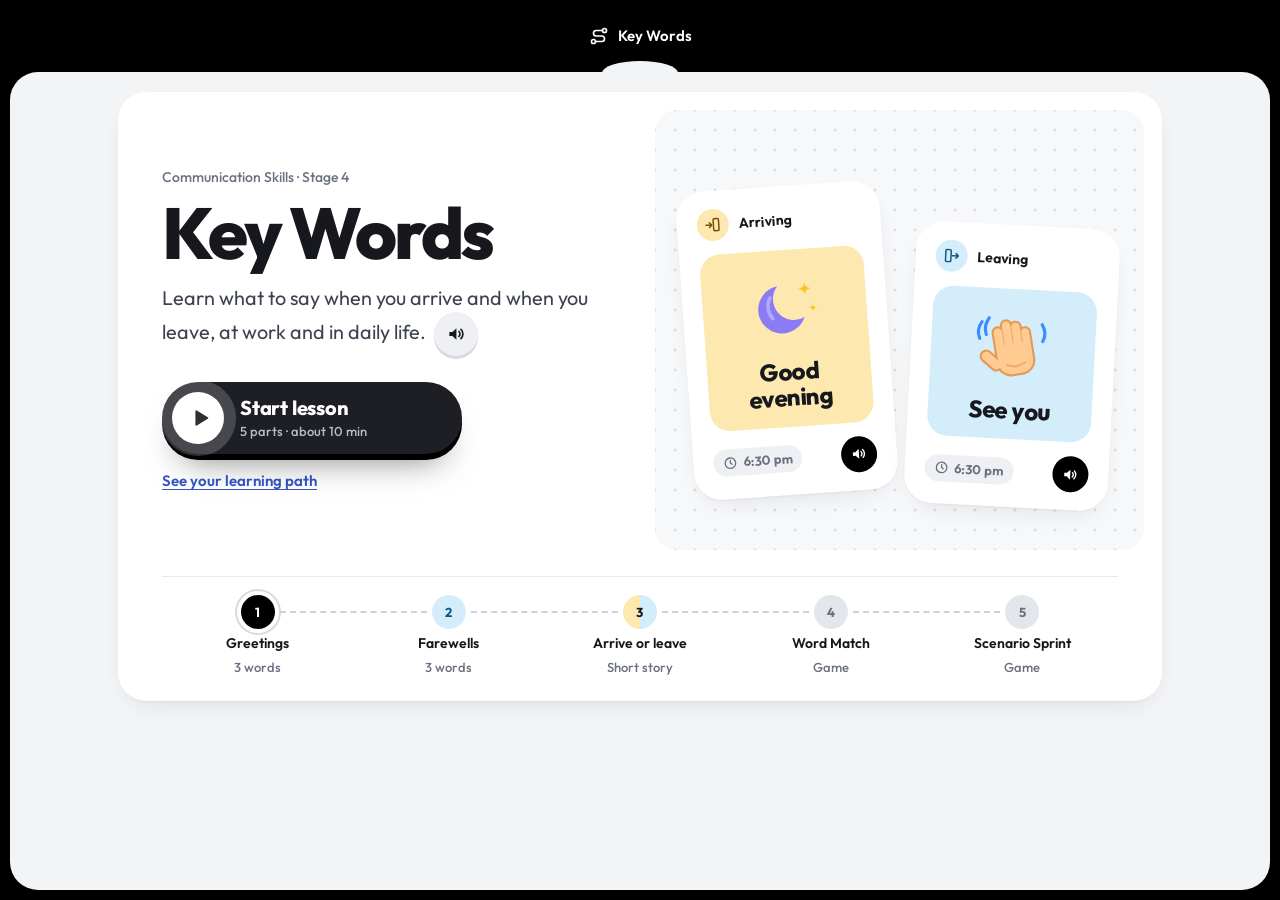
==== index.html @ 5e33c6a7 "adding stage 5 and stage 8 with maping design to processd" ====
<!doctype html>
<html lang="en">
<head>
<meta charset="utf-8">
<meta name="viewport" content="width=device-width, initial-scale=1, viewport-fit=cover">
<meta name="theme-color" content="#000000">
<title>Key Words</title>
<link rel="stylesheet" href="css/base.css">
<link rel="preload" href="fonts/outfit/outfit-latin-wght-normal.woff2" as="font" type="font/woff2" crossorigin>
<!-- Timer digits only (Figma timer); falls back to a monospace font offline -->
<link rel="preconnect" href="https://fonts.googleapis.com">
<link rel="preconnect" href="https://fonts.gstatic.com" crossorigin>
<link href="https://fonts.googleapis.com/css2?family=Chakra+Petch:wght@700&display=swap" rel="stylesheet">
<script src="lib/gsap.min.js"></script>
<script src="js/motion.js" defer></script>
<script src="kit/commkit.js"></script>
<style>
/* Stage 4 · Key Words, built on the Communicate course look (css/base.css, unchanged).
   Only game-specific parts live here, and they use the base.css tokens.
   Colour code for the whole stage: butter = arriving / greetings, sky = leaving / farewells.
   Stage-only tokens are prefixed so they never override the course tokens. */
:root{
  --kw-arrive:var(--butter); --kw-arrive-strong:#E2A53A; --kw-arrive-ink:#7A4B06;
  --kw-leave:var(--sky);     --kw-leave-strong:#3A8FC4;  --kw-leave-ink:#11577E;
  --kw-tip-soft:#f4eaf8;
}
/* ---------- Fonts ----------
   Outfit (SIL Open Font License, fonts/outfit/OFL.txt) is the course's text font: base.css already asks for it,
   and now it is loaded, so every paragraph, label and button uses it.
   Switzer (Fontshare Free Font License, fonts/switzer/FFL.txt) sets the titles and the big words.
   Switzer's licence does not allow sharing the font file through a public repository, so that file is git-ignored;
   when it is missing the browser loads the same font from Fontshare. */
@font-face{font-family:"Outfit";font-style:normal;font-weight:100 900;font-display:swap;src:url("fonts/outfit/outfit-latin-wght-normal.woff2") format("woff2");
  unicode-range:U+0000-00FF,U+0131,U+0152-0153,U+02BB-02BC,U+02C6,U+02DA,U+02DC,U+0304,U+0308,U+0329,U+2000-206F,U+20AC,U+2122,U+2191,U+2193,U+2212,U+2215,U+FEFF,U+FFFD}
@font-face{font-family:"Outfit";font-style:normal;font-weight:100 900;font-display:swap;src:url("fonts/outfit/outfit-latin-ext-wght-normal.woff2") format("woff2");
  unicode-range:U+0100-02BA,U+02BD-02C5,U+02C7-02CC,U+02CE-02D7,U+02DD-02FF,U+0304,U+0308,U+0329,U+1D00-1DBF,U+1E00-1E9F,U+1EF2-1EFF,U+2020,U+20A0-20AB,U+20AD-20C0,U+2113,U+2C60-2C7F,U+A720-A7FF}
@font-face{font-family:"Switzer";font-style:normal;font-weight:100 900;font-display:swap;src:url("fonts/switzer/Switzer-Variable.woff2") format("woff2"),url("https://cdn.fontshare.com/wf/HJHZ26OECMTXRH7JXPFC7EVIHDSLT2RA/LJRNLR7WCPF3PY3SZ7B2LHNUTQMFNCHL/4MCJYGQDIOOXHWSIIB2OYNDBEALJSOGN.woff2") format("woff2")}
:root{--kw-display:"Switzer",var(--font)}
h1,h2,.home-title,.launch-title,.question,.wcard-text,.hw-text,.stat b,.lvl,.mword,.fb-title{font-family:var(--kw-display)}

.sun{--c:var(--kw-arrive);--c-strong:var(--kw-arrive-strong);--c-ink:var(--kw-arrive-ink)}
.sky{--c:var(--kw-leave);--c-strong:var(--kw-leave-strong);--c-ink:var(--kw-leave-ink)}

/* ---------- Shell additions ---------- */
.screen{display:block}
/* ---------- Top bar: Back in the top-left corner, Continue in the top-right corner ----------
   Each screen keeps its own .actionbar (so the game code is unchanged); it is pinned over the black top bar.
   The top bar stays at the top while the page scrolls, so Back and Continue are always in reach.
   The status text (e.g. "Matched 2 of 6") shows beside Continue on wide screens only; the page shows the same progress. */
:root{--kw-top:72px}
.topbar{position:sticky;top:0;z-index:5;height:var(--kw-top);background:var(--frame);padding-left:max(var(--gutter),env(safe-area-inset-left));padding-right:max(var(--gutter),env(safe-area-inset-right))}
.topbar .nav{justify-content:center}
body.kw-scrolled .nav a[aria-current="page"]::after{opacity:0}
body.kw-scrolled .topbar{box-shadow:0 6px 18px -10px rgba(0,0,0,.5)}
.actionbar{top:0;bottom:auto;left:0;right:0;width:auto;height:var(--kw-top);transform:none;z-index:6;background:none;border-radius:0;box-shadow:none;pointer-events:none}
.actionbar-in{height:100%;gap:10px;padding:0 max(var(--gutter),env(safe-area-inset-right)) 0 max(var(--gutter),env(safe-area-inset-left))}
.actionbar .btn{pointer-events:auto;padding:10px 20px}
.actionbar .back-btn,.actionbar [data-action="replay"]{order:-1;margin-right:auto}
.back-btn{padding-left:14px !important}
.back-btn svg{width:20px;height:20px}
.actionbar .grow{display:none;flex:0 1 auto;max-width:20vw;text-align:right;white-space:nowrap;overflow:hidden;text-overflow:ellipsis}
@media (min-width:75em){.actionbar .grow{display:block}}
/* phones: the tab would sit under the buttons, and the page title already names the part */
@media (max-width:37.49em){
  body:not([data-view="welcome"]):not([data-view="intro"]) .topbar .nav{visibility:hidden}
  .actionbar .btn{padding:10px 16px}
}
@media (max-width:25em){
  .back-btn{width:44px;padding:0 !important}
  .back-btn .back-lb{display:none}
}
/* short screens (phones on their side): a slimmer top bar */
@media (max-height:33.75em) and (orientation:landscape){
  :root{--kw-top:58px}
  .nav a[aria-current="page"]::after{bottom:-8px}
  .panel{min-height:calc(100vh - var(--kw-top))}
}
/* no bottom bar any more, and keep clear of rounded corners and notches */
main{padding-bottom:calc(48px + env(safe-area-inset-bottom));padding-left:max(var(--gutter),env(safe-area-inset-left));padding-right:max(var(--gutter),env(safe-area-inset-right))}
.pagehead{padding-left:max(var(--gutter),env(safe-area-inset-left));padding-right:max(var(--gutter),env(safe-area-inset-right))}
.pagehead{flex-wrap:nowrap;align-items:flex-start}
.pagehead > div:first-child{min-width:0}
.title-tools{flex:none}
.steps{flex-wrap:nowrap}
/* phones and small tablets: only the current step is named (the full row needs about 760px),
   the dashes flex, and the row never pushes the page wider */
@media (max-width:47.99em){
  .steps .lb{display:none}
  .steps li.on .lb{display:inline}
  .steps{gap:6px}
  .steps li{gap:6px;flex:1 1 auto;min-width:0}
  .steps li:first-child{flex:0 0 auto}
  .steps li + li::before{width:auto;min-width:6px;flex:1 1 6px}
  .steps li.on .lb{min-width:0;line-height:1.15}
}
/* narrow phones: the page title already names the part, so the steps show numbers only */
@media (max-width:23.75em){.steps li.on .lb{display:none}}
.actionbar .grow b{color:#fff}
.kind{display:inline-flex;align-items:center;gap:6px;padding:4px 12px 4px 9px;border-radius:99px;background:var(--c);color:var(--c-ink);font-size:.8125rem;font-weight:700;line-height:1.4}
.kind svg{width:17px;height:17px;flex:none}
.chip-soft{display:inline-flex;align-items:center;gap:6px;padding:4px 12px;border-radius:99px;background:var(--soft);color:var(--muted);font-size:.8125rem;font-weight:600;white-space:nowrap}
.chip-soft svg{flex:none}
.instr{display:flex;flex-wrap:wrap;align-items:center;gap:8px 14px}
.instr p{margin:0}
.question{margin:4px 0 0;font-size:1.1875rem;line-height:1.5}
.tipbox{display:flex;gap:12px;align-items:center;padding:12px 14px;border-radius:var(--r-md);background:var(--kw-tip-soft);color:var(--text)}
.tipbox p{margin:0}
.tip-icon{display:grid;place-items:center;width:32px;height:32px;border-radius:50%;background:#fff;color:var(--tip);flex:none}
.btn{display:inline-flex;align-items:center;justify-content:center;gap:8px;min-height:44px}
.btn svg{flex:none}

/* ---------- Key Words start screen (first visit, until Stage 4 is done) ----------
   One card: the pinboard (Figma sticky notes), the course title, one big Start button, and the 5 parts.
   The page head is hidden here because the card carries the title. */
body[data-view="intro"] .pagehead{display:none}
.home{display:grid;gap:22px;padding:12px 12px 20px}
.home-board{position:relative;display:flex;align-items:center;justify-content:center;gap:clamp(14px,5%,34px);min-height:236px;padding:54px 14px 34px;border-radius:var(--r-lg);
  background-color:var(--soft-2);background-image:radial-gradient(circle,#d7dbe3 1.3px,transparent 1.7px);background-size:20px 20px;background-position:10px 10px}
.pinned{width:min(47%,250px)}
.pinned.left{transform:rotate(-4deg)}
.pinned.right{transform:translateY(26px) rotate(3deg)}
.hword{width:100%;border:0;font:inherit;text-align:left;cursor:pointer;box-shadow:var(--shadow),0 18px 34px -20px rgba(16,24,40,.35)}
.hword .dc-body{display:grid;justify-items:center;gap:8px;padding:16px 10px}
.hword .ico{width:clamp(48px,8vw,84px);height:clamp(48px,8vw,84px);overflow:visible}
.hw-text{font-size:clamp(1.0625rem,.8rem + 1vw,1.5rem);font-weight:750;line-height:1.1;letter-spacing:-.02em;text-align:center}
.hword .dc-foot{justify-content:space-between;flex-wrap:nowrap}
.hword .dpill{padding:5px 10px}
.pinned,.hword{min-width:0}
/* phones: the board cards drop the small speaker (tapping the card plays the word) and tighten up */
@media (max-width:37.49em){
  .hword{gap:10px;padding:10px}
  .hword .dc-head{gap:6px;font-size:.8125rem}
  .hword .dc-ico{width:26px;height:26px}
  .hword .dc-body{padding:12px 6px}
  .hword .dround{display:none}
  .hword .dpill{padding:4px 9px;font-size:.75rem}
}
/* narrow phones: the two cards stack, still tilted */
@media (max-width:22.5em){
  .home-board{flex-direction:column;gap:20px;padding-bottom:30px}
  .pinned{width:80%}
  .pinned.left{transform:translateX(-7%) rotate(-4deg)}
  .pinned.right{transform:translateX(7%) rotate(3deg)}
}
.home-intro{padding:0 8px}
.home-crumb{margin:0 0 8px;font-size:.875rem;font-weight:500;color:var(--muted)}
.home-title{margin:0;font-size:clamp(2.75rem,1.9rem + 3.4vw,4.5rem);font-weight:800;line-height:1;letter-spacing:-.045em;color:var(--text)}
.home-lede{margin:14px 0 0;max-width:34ch;font-size:clamp(1.0625rem,1rem + .3vw,1.25rem);line-height:1.5;color:#3d4250}
.home-lede .read-btn{vertical-align:middle;margin-left:4px}
.home-cta{display:flex;flex-wrap:wrap;align-items:center;gap:10px 12px;margin-top:26px}
/* the start button: black pill (course action colour) with a white play disc; on Continue the disc carries a progress ring */
.start-btn{position:relative;display:inline-flex;align-items:center;gap:16px;min-width:min(300px,100%);min-height:72px;padding:10px 34px 10px 10px;border:0;border-radius:99px;background:var(--frame);color:#fff;text-align:left;cursor:pointer;
  box-shadow:0 16px 32px -16px rgba(0,0,0,.6);transition:transform .2s ease,box-shadow .2s ease}
.start-btn:hover{transform:translateY(-2px);box-shadow:0 20px 36px -16px rgba(0,0,0,.65)}
.start-btn:active{transform:translateY(0) scale(.985)}
.start-btn:focus-visible{outline:3px solid var(--accent);outline-offset:4px}
.start-go{position:relative;flex:none;width:52px;height:52px;border-radius:50%;background:#fff;color:var(--frame);display:grid;place-items:center}
.start-go .play{width:22px;height:22px;margin-left:3px;transition:transform .2s ease}
.start-btn:hover .start-go .play{transform:translateX(2px)}
.start-pulse{position:absolute;inset:0;border-radius:50%;background:#fff;opacity:0;pointer-events:none}
.go-ring{position:absolute;left:-6px;top:-6px;width:64px;height:64px;transform:rotate(-90deg);overflow:visible}
.go-ring circle{fill:none;stroke-width:3.5}
.go-ring .bg{stroke:#34363d}
.go-ring .fg{stroke:var(--mint);stroke-linecap:round;transition:stroke-dasharray .6s ease}
.start-text b{display:block;font-size:1.25rem;font-weight:750;line-height:1.2;letter-spacing:-.01em}
.start-text small{display:block;margin-top:3px;font-size:.8125rem;font-weight:500;line-height:1.3;color:#b9bcc5}
/* the five parts, in order: done = mint check, next = black */
.home-track{list-style:none;margin:0;padding:18px 0 0;border-top:1px solid var(--line);display:grid;grid-template-columns:repeat(5,minmax(0,1fr))}
.home-track li{position:relative;display:grid;justify-items:center;align-content:start;gap:6px;padding:0 2px;text-align:center;font-size:.75rem;line-height:1.25;font-weight:600;color:var(--text)}
.home-track li+li::before{content:"";position:absolute;top:16px;left:calc(-50% + 22px);right:calc(50% + 22px);border-top:2px dashed #cdd2da}
.home-track li.past::before,.home-track li.on::before{border-top:2px solid var(--path)}
.ht-n{width:34px;height:34px;border-radius:50%;display:grid;place-items:center;background:#e3e6eb;color:var(--muted);font-size:.8125rem;font-weight:700}
.ht-n.sun{background:var(--kw-arrive);color:var(--kw-arrive-ink)}
.ht-n.sky{background:var(--kw-leave);color:var(--kw-leave-ink)}
.ht-n.both{background:linear-gradient(90deg,var(--kw-arrive) 50%,var(--kw-leave) 50%);color:var(--text)}
.ht-n svg{width:16px;height:16px}
.home-track li.past .ht-n{background:var(--mint);color:var(--mint-ink)}
.home-track li.on .ht-n{background:var(--frame);color:#fff;box-shadow:0 0 0 4px var(--card),0 0 0 6px #d7dbe3}
.ht-sub{display:none;font-weight:500;color:var(--muted)}
.home-track li.past .ht-sub{color:var(--mint-ink)}
@media (min-width:37.5em){
  .home{padding:16px 16px 24px}
  .home-board{min-height:300px}
  .home-track li{font-size:.875rem}
  .ht-sub{display:block;font-size:.8125rem}
}
@media (max-width:37.49em){
  .start-btn{width:100%}
  .home-cta .btn{flex:1}
}
@media (min-width:40em) and (max-height:33.75em){
  .home{grid-template-columns:minmax(0,1fr) minmax(0,1fr);grid-template-areas:"intro board" "track track";gap:18px 24px;padding:12px 12px 18px 26px}
  .home-board{grid-area:board;min-height:0;padding:46px 12px 30px}
  .home-intro{grid-area:intro;align-self:center;padding:0}
  .home-title{font-size:2.5rem}
  .home-lede{font-size:1rem;margin-top:10px}
  .home-cta{margin-top:18px}
  .home-track{grid-area:track}
}
@media (min-width:56.25em){
  .home{grid-template-columns:minmax(0,1fr) minmax(0,1.08fr);grid-template-areas:"intro board" "track track";gap:26px 40px;padding:18px 18px 26px 44px}
  .home-board{grid-area:board;min-height:440px;padding:70px 28px 50px}
  .home-intro{grid-area:intro;align-self:center;padding:0}
  .home-track{grid-area:track;margin-right:26px}
}

.intro-more{margin:14px 0 0}
.intro-more .link-btn{padding:0;font-size:.9375rem}

/* ---------- Home: the learning path ----------
   The segment's stages as stops on a winding path, like Duolingo. Green = done, black = next (with a Start bubble),
   grey with a lock = not open yet, dashed = coming soon, and a trophy at the end. Tap a stop for its card and Start. */
body[data-view="welcome"] .pagehead{display:none}
/* layout: one column on phones (banner, Up next, path, words, numbers); path + side column on wide screens */
.home-map{display:flex;flex-direction:column;gap:16px;width:100%;max-width:640px;margin:0 auto}
.map-main,.map-side{display:contents}
.unit{order:1}.upnext{order:2}.path{order:3}.words-known{order:4}.map-stats{order:5}
@media (min-width:56.25em){
  .home-map{display:grid;grid-template-columns:minmax(0,1fr) 340px;gap:28px;max-width:none;align-items:start}
  .map-main{display:grid;gap:8px;min-width:0}
  .map-side{display:grid;gap:16px;position:sticky;top:calc(var(--kw-top) + 18px)}
}
/* Up next: the next stage with its own Start button */
.upnext{gap:10px}
.un-done{display:flex;align-items:center;gap:8px;margin:-2px 0 2px;padding:8px 12px;border-radius:14px;background:var(--good-soft);color:var(--good);font-size:.875rem;font-weight:700}
.un-done svg{width:16px;height:16px;flex:none}
.un-kicker{margin:0;font-size:.8125rem;font-weight:600;color:var(--muted)}
.un-title{margin:0;font-family:var(--kw-display);font-size:1.5rem;font-weight:750;letter-spacing:-.02em;line-height:1.15}
.un-about{margin:0;color:#3d4250;line-height:1.45}
.un-meta{margin:0;font-size:.875rem;font-weight:600;color:var(--muted)}
.upnext .btn.wide{margin-top:4px}
.un-trophy{display:grid;place-items:center;width:56px;height:56px;border-radius:50%;background:#E2A53A;color:#fff;box-shadow:0 5px 0 #a06a12}
.un-trophy svg{width:28px;height:28px}
/* the six words, once Key Words is done (tap to hear) */
.words-known{gap:12px}
.wk-group{display:grid;gap:8px}
.wk-label{display:flex;align-items:center;gap:6px;margin:0;font-size:.8125rem;font-weight:700;color:var(--muted)}
.wk-label svg{width:15px;height:15px}
.wk-chips{display:flex;flex-wrap:wrap;gap:8px}
.wk{display:inline-flex;align-items:center;gap:6px;min-height:40px;padding:6px 12px;border:0;border-radius:99px;background:var(--c);color:var(--text);font:inherit;font-size:.9375rem;font-weight:650;cursor:pointer;
  --kw-lift:3px;--kw-edge:var(--c-strong);box-shadow:0 3px 0 var(--kw-edge);transition:transform .08s ease,box-shadow .08s ease}
.wk svg{width:14px;height:14px;color:var(--c-ink)}
.wk:active{transform:translateY(3px);box-shadow:0 0 0 var(--kw-edge)}
.wk.ghost{min-width:96px;background:none;border:2px dashed #d3d7df;box-shadow:none;cursor:default}
.wk-note{margin:0;color:var(--muted);font-size:.9375rem}
.map-stats .stat b{font-size:1.5rem}
/* small illustrations beside the path, on the side away from the label (wide screens only) */
.decor{position:absolute;top:50%;transform:translateY(-50%);pointer-events:none;display:none}
.stop:not(.label-left) .decor{right:calc(100% + 26px)}
.stop.label-left .decor{left:calc(100% + 26px)}
@media (min-width:48em){.decor{display:block}}
.decor.ananya{width:96px}
.decor.ananya svg{display:block;width:100%;height:auto}
.decor-bubble{position:absolute;top:-6px;left:58%;padding:6px 10px;border-radius:12px;border-bottom-left-radius:4px;background:var(--kw-arrive);color:var(--text);font-size:.8125rem;font-weight:750;white-space:nowrap;box-shadow:0 2px 6px rgba(16,24,40,.12)}
.decor.handshake{width:150px;color:#9aa0ab}
.decor.handshake svg{display:block;width:100%;height:auto}
.decor.times{display:none;gap:4px}
@media (min-width:48em){.decor.times{display:flex}}
.decor.times svg{width:40px;height:40px;overflow:visible}
.unit{display:grid;grid-template-columns:minmax(0,1fr);gap:14px;padding:20px 22px;border-radius:var(--r-xl);background:var(--frame);color:#fff;box-shadow:0 6px 0 #2a2c33}
.unit-kicker{margin:0 0 4px;font-size:.8125rem;font-weight:600;color:#a3a7b1}
.unit-title{margin:0;font-size:clamp(1.625rem,1.2rem + 1.6vw,2.125rem);font-weight:750;line-height:1.1;letter-spacing:-.025em;color:#fff}
.unit-sub{margin:6px 0 0;font-size:.9375rem;color:#c9ccd3}
.unit-prog{display:flex;align-items:center;gap:12px;font-size:.8125rem;font-weight:600;color:#c9ccd3}
.unit-bar{flex:1;height:10px;border-radius:99px;background:#34363d;overflow:hidden}
.unit-bar i{display:block;height:100%;width:0;border-radius:99px;background:var(--mint);transition:width .9s ease}
.path{position:relative;padding:70px 0 34px;min-width:0}
.path-line{position:absolute;left:0;top:0;width:100%;height:100%;overflow:visible;pointer-events:none}
.path-line .base{fill:none;stroke:#d3d7df;stroke-width:7;stroke-linecap:round;stroke-dasharray:.1 17}
.path-line .prog{fill:none;stroke:var(--path);stroke-width:7;stroke-linecap:round}
.nodes{position:relative;list-style:none;margin:0;padding:0;display:grid;gap:58px}
.stop{position:relative;display:flex;justify-content:center;justify-self:center;width:max-content;transform:translateX(calc(var(--x) * var(--kx,1)))}
@media (max-width:22.5em){.stop{--kx:.72}}
.node{position:relative;width:80px;height:80px;padding:0;border:0;border-radius:50%;display:grid;place-items:center;background:#1d1f25;color:#fff;cursor:pointer;
  box-shadow:0 7px 0 #000;transition:transform .08s ease,box-shadow .08s ease}
.node>svg{width:34px;height:34px}
.node:active:not(:disabled){transform:translateY(7px);box-shadow:0 0 0 #000}
.stop.is-done .node{background:var(--good);box-shadow:0 7px 0 #0b4126}
.stop.is-done .node:active{box-shadow:0 0 0 #0b4126}
.stop.is-locked .node{background:#e3e6eb;color:#a2a8b3;box-shadow:0 7px 0 #c9cdd5}
.stop.is-locked .node:active{box-shadow:0 0 0 #c9cdd5}
.stop.is-soon .node{width:60px;height:60px;background:var(--bg);color:#aab1bd;border:3px dashed #cdd2da;box-shadow:none;cursor:default;font-size:1.25rem;font-weight:800}
.stop.end .node{width:66px;height:66px;background:#e3e6eb;color:#a2a8b3;box-shadow:0 6px 0 #c9cdd5;cursor:default}
.stop.end .node>svg{width:30px;height:30px}
.stop.end.is-done .node{background:#E2A53A;color:#fff;box-shadow:0 6px 0 #a06a12}
.stop.is-current .node::before{content:"";position:absolute;inset:-11px;border-radius:50%;border:4px solid var(--mint);animation:kwRing 2.2s ease-out infinite}
@keyframes kwRing{0%{transform:scale(.9);opacity:1}70%{transform:scale(1.14);opacity:0}100%{transform:scale(1.14);opacity:0}}
.flag{position:absolute;right:-6px;bottom:-4px;width:30px;height:30px;border-radius:50%;display:none;place-items:center;background:#fff;box-shadow:0 0 0 3px var(--bg)}
.flag svg{width:15px;height:15px}
.stop.is-done .flag.ok{display:grid;color:var(--good)}
.stop.is-locked .flag.lock{display:grid;color:#8a909c}
.stop-label{position:absolute;top:50%;left:calc(50% + 56px);transform:translateY(-50%);display:grid;gap:1px;width:max-content;max-width:min(210px,calc(50vw - 64px));line-height:1.25;text-align:left}
.stop.label-left .stop-label{left:auto;right:calc(50% + 56px);text-align:right}
.stop-label span{font-size:.75rem;font-weight:600;color:var(--muted)}
.stop-label b{font-family:var(--kw-display);font-size:1.0625rem;font-weight:700;color:var(--text)}
.stop-label small{font-size:.8125rem;color:var(--muted)}
.stop.is-soon .stop-label b,.stop.is-locked .stop-label b{color:#7b818d;font-weight:600}
.start-bubble{position:absolute;bottom:calc(100% + 16px);left:50%;transform:translateX(-50%);padding:7px 14px;border-radius:12px;background:#fff;color:var(--text);font-size:.875rem;font-weight:800;white-space:nowrap;
  box-shadow:0 4px 0 #d3d7df,0 12px 22px -12px rgba(0,0,0,.35);pointer-events:none;animation:kwBob 1.6s ease-in-out infinite;z-index:2}
.start-bubble::after{content:"";position:absolute;top:100%;left:50%;width:12px;height:12px;margin:-7px 0 0 -6px;background:#fff;transform:rotate(45deg);border-radius:2px;box-shadow:3px 3px 0 #d3d7df}
@keyframes kwBob{0%,100%{transform:translate(-50%,0)}50%{transform:translate(-50%,-5px)}}
@media (prefers-reduced-motion:reduce){.start-bubble,.stop.is-current .node::before{animation:none}}
/* the stage card that opens under a stop */
.node-pop{position:absolute;z-index:6;width:min(340px,calc(100% - 16px));display:grid;gap:8px;padding:18px 18px 16px;border-radius:22px;background:var(--card);box-shadow:0 22px 44px -18px rgba(16,24,40,.5),0 0 0 1px var(--line)}
.node-pop::before{content:"";position:absolute;top:-8px;left:var(--arrow,50%);width:16px;height:16px;margin-left:-8px;background:var(--card);transform:rotate(45deg);border-radius:3px;box-shadow:-1px -1px 0 var(--line)}
.pop-kicker{margin:0;font-size:.8125rem;font-weight:600;color:var(--muted)}
.pop-title{margin:0;font-family:var(--kw-display);font-size:1.375rem;font-weight:750;letter-spacing:-.02em}
.pop-about{margin:0;color:#3d4250;line-height:1.45}
.pop-meta{margin:0;font-size:.875rem;font-weight:600;color:var(--muted)}
.pop-parts{display:flex;gap:6px;margin-top:2px}
.pop-parts i{flex:1;height:8px;border-radius:99px;background:#e3e6eb}
.pop-parts i.done{background:var(--good)}
.pop-parts i.on{background:var(--frame)}
.pop-resume{margin:0;font-size:.875rem;font-weight:600}
.pop-lock{display:flex;gap:10px;align-items:center;margin:2px 0 0;padding:10px 12px;border-radius:14px;background:var(--soft);color:#3d4250;font-size:.9375rem;font-weight:600}
.pop-lock svg{flex:none;width:18px;height:18px}
.node-pop .btn.wide{margin-top:6px}
.node-pop .link-btn{justify-self:center}

/* ---------- Start / Continue transition ----------
   The black button grows over the screen, names the part, then lifts like a curtain into the black top bar. */
.launch{position:fixed;inset:0;z-index:70;display:grid;place-items:center;padding:24px;background:var(--frame);color:#fff;text-align:center}
.launch-in{display:grid;justify-items:center;gap:10px}
.launch-part{margin:0;font-size:.9375rem;font-weight:600;color:#a3a7b1}
.launch-title{margin:0;font-size:clamp(2.5rem,1.5rem + 4.5vw,5rem);font-weight:800;line-height:1.02;letter-spacing:-.045em}
.launch-dots{display:flex;gap:6px;margin-top:12px}
.launch-dots i{width:8px;height:8px;border-radius:99px;background:#3a3d45}
.launch-dots i.done{background:var(--mint)}
.launch-dots i.on{width:28px;background:#fff}

/* ---------- Cards: the learning-plan reference's layout on the course's white card ----------
   White card (course radius and shadow) with a head row (round tinted icon, label, detail on the right),
   a tinted picture panel where there is a picture, and a foot with status pills and buttons.
   Colour is an accent only: butter = arriving, sky = leaving, lilac = a question (never gives the answer
   away), mint = done / correct, amber = to practise. */
.dc{position:relative;display:grid;gap:14px;padding:16px;border-radius:var(--r-xl);background:var(--card);box-shadow:var(--shadow);color:var(--text)}
@media (min-width:37.5em){.dc{padding:18px 20px}}
.dc.lilac{--c:var(--lilac);--c-ink:var(--tip)}
.dc.mint{--c:var(--mint);--c-ink:var(--mint-ink)}
.dc.fix{--c:var(--fix-soft);--c-ink:var(--fix)}
.dc-head{display:flex;align-items:center;gap:10px;min-width:0;font-size:.875rem;font-weight:650;line-height:1.2}
.dc-head h2{margin:0;font-size:1rem;font-weight:700;letter-spacing:-.01em}
.dc-ico{flex:none;width:32px;height:32px;border-radius:50%;display:grid;place-items:center;background:var(--c,var(--soft));color:var(--c-ink,var(--text))}
.dc-ico svg{width:16px;height:16px}
.dc-meta{margin-left:auto;min-width:0;overflow:hidden;text-overflow:ellipsis;font-size:.8125rem;font-weight:600;color:var(--muted);white-space:nowrap}
.dc-body{display:block;padding:14px 16px;border-radius:20px;background:var(--c,var(--soft-2))}
/* cards without a picture keep a plain body */
.qcard .dc-body,#practise .dc-body{padding:0;border-radius:0;background:none}
.dc-foot{display:flex;align-items:center;gap:8px;flex-wrap:wrap}
.dpill{display:inline-flex;align-items:center;gap:6px;padding:5px 12px;border-radius:99px;background:var(--soft);color:var(--muted);font-size:.8125rem;font-weight:650;line-height:1.3;white-space:nowrap}
.dpill svg{width:14px;height:14px;flex:none}
.dpill.done{background:var(--mint);color:var(--mint-ink)}
.dround{flex:none;width:36px;height:36px;border-radius:50%;display:grid;place-items:center;background:#fff;color:var(--text)}
.dround.dark{background:var(--frame);color:#fff}
.dround svg{width:17px;height:17px}
.dc .speak-row{border-top-color:rgba(16,24,40,.1)}
.dc .nudge{margin:0;min-height:0}
/* stat tiles (Total / Completed / Upcoming in the reference) */
.stats{display:grid;grid-template-columns:repeat(3,minmax(0,1fr));gap:10px}
.stat{position:relative;display:grid;justify-items:center;gap:2px;padding:12px 6px;border-radius:20px;background:var(--sky);text-align:center}
.stat b{font-size:1.75rem;font-weight:750;line-height:1.1;letter-spacing:-.02em}
.stat span{font-size:.8125rem;color:#3d4250}
.stat.mint{background:var(--mint)}
.stat.dashed{background:none;border:2px dashed #d3d7df}
.stat .pop{position:absolute;top:-14px;right:-4px;font-size:1.375rem;font-style:normal;transform:rotate(14deg)}

/* ---------- 4a / 4b word cards ----------
   Head: Arriving / Leaving and the time of day. Panel: the picture, then the word once heard.
   Foot: New / Heard and Say it. A mint tick sits on the corner once the word is heard. */
.word-cards{display:grid;grid-template-columns:minmax(0,1fr);gap:16px}
@media (min-width:48em){.word-cards{grid-template-columns:repeat(3,minmax(0,1fr));gap:18px}}
.wword{align-content:start;transition:box-shadow .2s ease}
.wword.is-active{box-shadow:var(--shadow),0 0 0 3px var(--c-strong)}
.wword .dc-head{padding-right:40px}
.wcard{display:grid;gap:12px;width:100%;padding:0;border:0;border-radius:16px;background:none;color:inherit;font:inherit;text-align:left;cursor:pointer}
.wcard:focus-visible{outline:3px solid var(--accent);outline-offset:4px}
.wcard-body{position:relative;display:grid;grid-template-columns:auto minmax(0,1fr);align-items:center;gap:14px;min-height:96px}
.wword .ico{width:64px;height:64px;overflow:visible}
.wcard-word{display:grid}
.wcard-word>*{grid-area:1/1}
.wcard-hint{font-size:1rem;font-weight:600;color:var(--muted)}
.wcard-text{visibility:hidden;font-size:1.5rem;font-weight:750;line-height:1.1;letter-spacing:-.02em;color:var(--text)}
.wcard-speak{position:absolute;top:10px;right:10px;width:30px;height:30px;border-radius:50%;display:grid;place-items:center;background:var(--frame);color:#fff}
.wcard-speak svg{width:16px;height:16px}
.wd{display:inline-block;white-space:nowrap}
.ch{display:inline-block}
.wcard-check{position:absolute;top:14px;right:14px;width:32px;height:32px;border-radius:50%;display:grid;place-items:center;background:var(--mint);color:var(--mint-ink);transform:scale(0)}
.wcard-check svg{width:18px;height:18px}
@media (min-width:37.5em){.wcard-check{top:16px;right:18px}}
.wword .dc-foot{justify-content:space-between}
.wword .speak-msg{flex:1 1 100%;margin:0;font-size:.8125rem}
.wword .speak-msg:empty{display:none}
.wword .dc-foot.is-said .mic-pill:not(.recording):not(:disabled){background:var(--good)}
@media (min-width:48em){
  .wcard-body{grid-template-columns:minmax(0,1fr);justify-items:center;text-align:center;gap:10px;padding:26px 12px 18px;min-height:206px}
  .wword .ico{width:96px;height:96px}
  .wcard-text{font-size:1.5rem}
}

/* ---------- 4c arriving or leaving ---------- */
.story{display:grid;gap:18px}
@media (min-width:48em){.story{grid-template-columns:1.25fr 1fr;align-items:start}}
/* phones on their side: picture and question side by side, so the picture does not fill the screen */
@media (min-width:33em) and (max-height:33.75em) and (orientation:landscape){.story,.sprint{grid-template-columns:minmax(0,1fr) minmax(0,1.1fr);align-items:start}}
.stage{margin:0}
.stage-art,.scene-art{position:relative;overflow:hidden;border-radius:var(--r-lg);border:6px solid var(--c);background:#3E3A8E;box-shadow:var(--shadow);transition:border-color .45s ease}
.stage-art{aspect-ratio:440/340}
.scene-art{width:100%;aspect-ratio:300/340}
.stage-art>svg,.scene-art>svg{display:block;width:100%;height:100%}
.stage-art .kind,.scene-art .kind{position:absolute;top:10px;left:10px;z-index:2;box-shadow:0 2px 8px rgba(0,0,0,.18);transition:background-color .45s,color .45s}
.stage-step{position:absolute;bottom:10px;right:10px;z-index:2;padding:3px 10px;border-radius:99px;background:rgba(255,255,255,.92);font-size:.75rem;font-weight:700}
.say-bubble{position:absolute;left:0;bottom:0;z-index:3;padding:8px 14px 7px;border-radius:14px;font-size:clamp(.9375rem,.8rem + .6vw,1.125rem);font-weight:750;line-height:1.15;letter-spacing:-.01em;white-space:nowrap;visibility:hidden;color:var(--text);box-shadow:0 4px 14px rgba(0,0,0,.25);--tail:50%}
.say-bubble::after{content:"";position:absolute;top:calc(100% - 1px);left:var(--tail);width:14px;height:9px;margin-left:-7px;background:inherit;clip-path:polygon(0 0,100% 0,50% 100%)}
.say-bubble.sun{background:var(--kw-arrive)}
.say-bubble.sky{background:var(--kw-leave)}
.say-bubble.plain{background:#fff}
.qcard .dc-body .eyebrow{margin:0 0 4px}
.qcard{scroll-margin-bottom:16px}
.stage{scroll-margin-top:calc(var(--kw-top) + 12px)}
.nudge{min-height:1.4em;margin:8px 0 10px;color:var(--fix);font-size:.875rem;font-weight:600}
.compare{display:grid;grid-template-columns:repeat(2,minmax(0,1fr));gap:clamp(10px,2.6vw,22px);width:100%;max-width:640px;margin:0 auto}
.scene{margin:0;display:grid;gap:12px}
.says{display:grid;gap:8px}
.say{display:flex;align-items:center;justify-content:center;gap:6px;width:100%;min-height:44px;padding:10px 8px;border:0;border-radius:99px;background:var(--c);color:var(--c-ink);font-weight:700;font-size:clamp(.875rem,.8rem + .4vw,1rem);cursor:pointer}
.say:hover{box-shadow:inset 0 0 0 2px var(--c-strong)}
.recap-top{display:flex;justify-content:center}
#recap{display:grid;gap:18px}
#recap[hidden]{display:none}
.recap-actions{display:flex;justify-content:center}

/* ---------- Answer options (quiz rows, as in the course) ---------- */
.options{display:grid;gap:10px}
.opt{display:flex;align-items:center;gap:12px;width:100%;min-height:52px;padding:12px 14px;border:1px solid var(--line);border-radius:var(--r-md);background:var(--card);font-size:1rem;font-weight:600;text-align:left;cursor:pointer;transition:border-color .15s,background-color .15s}
.opt::before{content:"";flex:none;width:20px;height:20px;border-radius:50%;box-shadow:inset 0 0 0 2px #c4c9d4;background:#fff;display:grid;place-items:center;font-size:14px;line-height:1;font-weight:800;color:#fff}
.opt:hover:not(:disabled){border-color:#c4c9d4}
.opt:disabled{cursor:default}
.opt.is-right{border-color:var(--good);background:var(--good-soft);color:var(--good)}
.opt.is-right::before{display:none}
.opt .ok{flex:none;width:20px;height:20px;border-radius:50%;display:grid;place-items:center;background:var(--good);color:#fff}
.opt .ok svg{width:13px;height:13px}
.opt.is-wrong{border-color:var(--fix);background:var(--fix-soft);color:var(--fix)}
.opt.is-wrong::before{content:"×";background:var(--fix);box-shadow:none}

/* ---------- Games shared ---------- */
.game-row{display:flex;align-items:center;justify-content:space-between;gap:10px 16px;flex-wrap:wrap}
.score{display:flex;align-items:center;gap:10px;flex-wrap:wrap}
.score-label{font-size:.8125rem;color:var(--muted);font-weight:600;white-space:nowrap}
.pips{display:flex;gap:6px}
.pip{width:22px;height:22px;border-radius:50%;display:grid;place-items:center;background:#e3e6eb;color:transparent;transition:background-color .2s,color .2s}
.pip svg{width:13px;height:13px}
.pip.is-on{background:var(--mint);color:var(--mint-ink)}

/* Hanging game timer: Figma moodboard node 34:84 (Engineering / Display / Timer, 209 x 115).
   It hangs from the top edge of the panel; .timer-inner keeps the design's native geometry, scaled by --ts. */
.timer{--ts:.58;position:relative;flex:none;width:calc(209px * var(--ts));height:calc(115px * var(--ts));margin-top:-26px}
@media (max-width:22.5em){.timer{--ts:.5;margin-top:-22px}}
@media (min-width:37.5em){.timer{--ts:.74}}
.timer-inner{position:absolute;left:0;top:0;width:209px;height:115px;transform:scale(var(--ts));transform-origin:0 0}
.timer-swing{position:absolute;inset:0}
.timer-rod{position:absolute;top:0;right:49.28%;bottom:72.17%;left:48.33%;background-image:linear-gradient(90deg,#326FC6 0%,#326FC6 100%),linear-gradient(90deg,#D9D9D9 0%,#D9D9D9 100%);box-shadow:inset 0 2px 4px 0 #67B9F9}
.timer-mount{position:absolute;top:26.09%;right:46.41%;bottom:68.7%;left:46.41%;border-radius:4px;background-image:linear-gradient(90deg,#326FC6 0%,#326FC6 100%),linear-gradient(90deg,#D9D9D9 0%,#D9D9D9 100%);box-shadow:inset 0 2px 4px 0 #67B9F9}
.timer-body{position:absolute;left:0;top:29.57%;display:block;max-width:none}
.timer-time{position:absolute;top:36.52%;right:16.27%;bottom:6.96%;left:15.31%;display:flex;flex-direction:column;justify-content:center;font:700 50px/normal "Chakra Petch",ui-monospace,monospace;font-variant-numeric:tabular-nums;color:#154879;text-align:center;white-space:nowrap;transition:color .3s}
.timer.is-low .timer-time,.timer.is-up .timer-time{color:#C2272F}
.timer.is-done .timer-time{color:#0B7A3E}

/* ---------- 4d Word Match ---------- */
.mgrid{display:grid;grid-template-columns:repeat(3,minmax(0,1fr));gap:10px;width:100%;max-width:600px;margin:0 auto}
@media (min-width:37.5em){.mgrid{grid-template-columns:repeat(4,minmax(0,1fr));gap:14px}}
/* short, wide screens (phones on their side): 6 x 2 so the whole board fits without scrolling */
@media (min-width:40em) and (max-height:33.75em){
  .mgrid{grid-template-columns:repeat(6,minmax(0,1fr));gap:10px;max-width:640px}
  .pagehead{padding-top:16px}
  main{padding-top:14px}
}
.mcard{display:block;aspect-ratio:1/1;padding:0;border:0;background:none;cursor:pointer;perspective:900px;border-radius:var(--r-lg)}
.mcard-inner{position:relative;display:block;width:100%;height:100%;transform-style:preserve-3d}
.mcard-face{position:absolute;inset:0;display:grid;place-items:center;border-radius:var(--r-lg);-webkit-backface-visibility:hidden;backface-visibility:hidden}
.mcard-back{background-color:var(--text);background-image:repeating-linear-gradient(135deg,rgba(255,255,255,.045) 0 6px,transparent 6px 12px);box-shadow:var(--shadow);transition:background-color .2s}
.mcard:not(.is-up):hover .mcard-back{background-color:#2a2d35}
.mcard-back svg{width:36%;height:auto}
.mcard-front{transform:rotateY(180deg);background:var(--card);box-shadow:var(--shadow),inset 0 0 0 3px var(--c-strong)}
.mcard-front svg.ico{width:72%;height:72%;overflow:visible}
.mword{padding:6px;font-size:clamp(.875rem,.75rem + .6vw,1.125rem);font-weight:700;line-height:1.2;text-align:center}
.mcard.is-matched{cursor:default}
.mcard.is-matched .mcard-front{background:var(--c)}
.mcard-check{position:absolute;top:8px;right:8px;width:22px;height:22px;border-radius:50%;background:var(--mint);color:var(--mint-ink);display:grid;place-items:center;transform:scale(0)}

/* ---------- 4e Scenario Sprint ---------- */
.sprint{display:grid;gap:18px}
@media (min-width:48em){.sprint{grid-template-columns:1.15fr 1fr;align-items:start}}
.sprint-art{position:relative;border-radius:var(--r-lg);overflow:hidden;aspect-ratio:320/200;box-shadow:var(--shadow)}
.sprint-art svg{display:block;width:100%;height:100%}
.sprint-count{position:absolute;top:10px;left:10px;padding:3px 10px;border-radius:99px;background:rgba(255,255,255,.92);font-size:.75rem;font-weight:700}
.fb{scroll-margin-bottom:16px;scroll-margin-top:calc(var(--kw-top) + 12px)}
.result-top{display:flex;align-items:center;gap:10px;flex-wrap:wrap}
.result-top h2{margin:0}
.ok-dot{flex:none;width:28px;height:28px;border-radius:50%;display:grid;place-items:center;background:var(--good-soft);color:var(--good)}
.result p{margin:10px 0 0}
.result .fb-note{color:var(--muted);font-size:.875rem;margin-top:4px}
.result .tipbox{margin-top:0;background:#fff}
.result .dc-body p{margin:0}
.result .dc-body .fb-note{margin-top:6px}
.result-top .pill{margin-left:auto;background:#fff}
.result .ok-dot{background:#fff;color:var(--good)}
.scorecard .stats{grid-column:1/-1;width:100%;margin-top:4px}
.recap-col ul{margin:0}

@media (max-width:37.49em){.recap-col .dc-meta{display:none}}
@media (max-width:22.5em){#practise .dc-meta{display:none}}

/* ---------- End ---------- */
.scorecard{display:grid;grid-template-columns:auto minmax(0,1fr);gap:18px;align-items:center}
@media (max-width:22.5em){.scorecard{grid-template-columns:minmax(0,1fr);justify-items:center;text-align:center}}
.lvl{margin:0;font-size:1.375rem;font-weight:750;letter-spacing:-.02em;color:var(--ink)}
.scorecard p{margin:4px 0 0}
.scorecard .sub{color:var(--muted);font-size:.9375rem}
.recap{display:grid;grid-template-columns:repeat(2,minmax(0,1fr));gap:14px}
@media (max-width:22.5em){.recap{grid-template-columns:minmax(0,1fr)}}
.recap-col ul{list-style:none;padding:0;margin:12px 0 0;display:grid;gap:8px}
.recap-word{display:flex;align-items:center;justify-content:space-between;gap:8px;width:100%;min-height:44px;padding:10px 14px;border:0;border-radius:var(--r-md);background:var(--c);color:var(--text);font-weight:600;line-height:1.25;text-align:left;cursor:pointer}
.recap-word svg{flex:none;color:var(--c-ink)}

/* ---------- Dialog ---------- */
.modal{position:fixed;inset:0;z-index:80;display:grid;place-items:center;padding:16px;background:rgba(15,23,42,.35)}
.modal-card{width:min(420px,100%);padding:28px 24px 22px;border-radius:var(--r-xl);background:var(--card);text-align:center;box-shadow:0 30px 60px -20px rgba(0,0,0,.35)}
.modal-icon{width:64px;height:64px;margin:0 auto 14px;border-radius:50%;display:grid;place-items:center;background:var(--soft)}
.modal-card h2{margin:0;font-size:1.5rem;font-weight:750;letter-spacing:-.02em}
.modal-card p{margin:8px 0 22px;color:var(--muted)}
.modal-card .btn{width:100%}

/* ---------- Read aloud, Practice / Test, speaking, hints, results, report ---------- */
.read-btn{flex:none;display:inline-grid;place-items:center;width:44px;height:44px;border:0;border-radius:50%;background:var(--soft);color:var(--text);cursor:pointer;vertical-align:middle}
.read-btn:hover{background:#e3e6eb}
.read-btn.is-playing{background:var(--frame);color:#fff}
.read-btn svg{width:20px;height:20px}
.q-row{display:flex;align-items:flex-start;justify-content:space-between;gap:10px}
.tipbox .read-btn{margin-left:auto;background:#fff}
/* the course's segmented control */
.modes{display:inline-flex;padding:3px;border-radius:99px;background:var(--soft)}
.modes button{min-height:38px;padding:0 14px;border:0;border-radius:99px;background:none;color:var(--muted);font-size:.875rem;font-weight:700;cursor:pointer}
.modes button[aria-pressed="true"]{background:#fff;color:var(--ink);box-shadow:0 1px 3px rgba(16,24,40,.14)}
.ctrls{display:flex;gap:8px;flex-wrap:wrap}
.game-row p{flex:1 1 220px}
/* speaking: a black "Say it" pill (rust while listening, halo follows the voice) */
.speak-row{display:flex;align-items:center;gap:12px;flex-wrap:wrap;margin-top:14px;padding-top:14px;border-top:1px solid var(--line)}
.mic-pill{display:inline-flex;align-items:center;gap:8px;min-height:44px;padding:0 18px 0 14px;border:0;border-radius:99px;color:#fff;font-weight:700;cursor:pointer}
.mic-pill svg{width:20px;height:20px;flex:none}
.mic-pill.recording{background:var(--rec);box-shadow:0 0 0 calc(6px + var(--level, 0) * 16px) rgba(180,83,42,.18)}
.mic-pill:disabled{background:#aab3c3;box-shadow:none;cursor:default}
.mic-pill:not(.recording):not(:disabled){box-shadow:0 0 0 calc(var(--level, 0) * 14px) rgba(0,0,0,.1)}
.speak-msg{margin:0;flex:1 1 160px;font-size:.875rem;color:var(--muted)}
.speak-msg.ok{color:var(--good);font-weight:600}
.speak-msg.fix{color:var(--fix);font-weight:600}
/* practice hint */
.opt.is-hint{border:2px dashed var(--good);background:#f2fbf5}
/* Word Match, sound cards */
.sound-face{display:grid;justify-items:center;gap:6px;color:var(--c-ink);font-size:.875rem;font-weight:700}
.sound-face svg{width:40px;height:40px}
/* results lists (course style) */
.list{list-style:none;margin:0;padding:0;display:grid;gap:12px}
.list li{display:grid;grid-template-columns:24px minmax(0,1fr);gap:10px;align-items:start}
.list .dot{width:24px;height:24px;border-radius:50%;display:grid;place-items:center;font-size:.75rem;font-weight:800}
.list.good .dot{background:var(--good-soft);color:var(--good)}
.list.fix .dot{background:var(--fix-soft);color:var(--fix)}
.list p{margin:0}
.q{padding:0 6px;border-radius:6px;background:var(--fix-soft);color:#8f5508;font-weight:600}
.b{padding:0 6px;border-radius:6px;background:var(--soft);color:var(--ink);font-weight:600}
/* session report */

/* ---------- Buttons: chunky and pressable, like Duolingo, in the course colours ----------
   Every button stands on a solid edge (--kw-edge, --kw-lift high) and sinks onto it when pressed.
   Sentence case and pill shapes keep the course look; mistakes stay amber, never red. */
.btn,.mic-pill,.read-btn,.opt,.say,.recap-word{--kw-lift:4px;transition:transform .08s ease,box-shadow .08s ease,background-color .15s ease,border-color .15s ease,color .15s ease}
.btn{min-height:46px;font-weight:700;letter-spacing:.005em;box-shadow:0 var(--kw-lift) 0 var(--kw-edge,#000)}
.btn.primary{background:#1d1f25;color:#fff;--kw-edge:#000}
.btn.primary:hover:not(:disabled){background:#2a2d35}
.btn.secondary{background:#e9ebef;color:var(--text);--kw-edge:#c9cdd5}
.btn.secondary:hover:not(:disabled){background:#f1f2f5}
.btn.go{background:var(--good);color:#fff;--kw-edge:#0b4126}
.btn.go:hover:not(:disabled){background:#187c48}
.btn:disabled{opacity:1;background:#e3e6eb;color:#9aa0ab;--kw-edge:#cfd3da}
/* on the black top bar */
.actionbar .btn.primary{background:#fff;color:var(--text);--kw-edge:#9da2ad}
.actionbar .btn.primary:hover:not(:disabled){background:#f1f2f5}
.actionbar .btn.secondary{background:#30323a;color:#fff;--kw-edge:#15161a}
.actionbar .btn.secondary:hover:not(:disabled){background:#3a3d46}
.actionbar .btn:disabled{background:#2a2c33;color:#6e737e;--kw-edge:#15161a}
/* the big Start / Continue button */
.start-btn{background:#1d1f25;box-shadow:0 6px 0 #000,0 22px 34px -18px rgba(0,0,0,.55);transition:transform .08s ease,box-shadow .08s ease,background-color .15s ease}
.start-btn:hover{transform:none;background:#2a2d35;box-shadow:0 6px 0 #000,0 22px 34px -18px rgba(0,0,0,.55)}
.start-btn:active{transform:translateY(6px);box-shadow:0 0 0 #000,0 10px 18px -14px rgba(0,0,0,.4)}
/* Say it */
.mic-pill:not(.recording):not(:disabled){background:#1d1f25;box-shadow:0 4px 0 #000,0 0 0 calc(var(--level,0) * 14px) rgba(0,0,0,.1)}
.mic-pill:disabled{background:#c9ced8;color:#fff;box-shadow:0 4px 0 #aab1be}
.mic-pill.recording{box-shadow:0 4px 0 #7d3417,0 0 0 calc(6px + var(--level,0) * 16px) rgba(180,83,42,.18)}
.wword .dc-foot.is-said .mic-pill:not(.recording):not(:disabled){background:var(--good);box-shadow:0 4px 0 #0b4126}
/* read aloud */
.read-btn{--kw-lift:3px;--kw-edge:#d5d9e0;box-shadow:0 3px 0 var(--kw-edge)}
.read-btn.is-playing{--kw-edge:#000}
/* answer rows */
.opt{border:2px solid #e1e4ea;border-radius:16px;--kw-edge:#e1e4ea;box-shadow:0 4px 0 var(--kw-edge)}
.opt:hover:not(:disabled){border-color:#c4c9d4;--kw-edge:#c4c9d4;background:#fbfbfc}
.opt.is-right{border-color:var(--good);--kw-edge:var(--good)}
.opt.is-wrong{border-color:var(--fix);--kw-edge:var(--fix)}
.opt.is-hint{--kw-edge:#bfe5cc}
/* pastel word buttons (story recap) and the word list on the result screen */
.say{--kw-edge:var(--c-strong);box-shadow:0 4px 0 var(--kw-edge)}
.say:hover{box-shadow:0 4px 0 var(--kw-edge);filter:brightness(1.03)}
.recap-col .recap-word{--kw-lift:3px;--kw-edge:var(--c-strong);box-shadow:0 3px 0 var(--kw-edge)}
/* pressed: sink onto the edge */
.btn:active:not(:disabled),.mic-pill:active:not(:disabled):not(.recording),.read-btn:active,.opt:active:not(:disabled),.say:active,.recap-word:active{transform:translateY(var(--kw-lift));box-shadow:0 0 0 var(--kw-edge,#000)}

/* ---------- Answer feedback ----------
   Wrong: the option shakes and a short amber note says what to check (never red), then you try again.
   Right: the option pops with confetti; in Scenario Sprint a green sheet slides up with why and Continue. */
.fbx{display:grid;grid-template-columns:34px minmax(0,1fr);gap:10px;align-items:center;padding:10px 12px;border-radius:16px;box-shadow:inset 0 0 0 2px var(--fx)}
.fbx.fix{--fx:#f1cf9a;background:var(--fix-soft)}
.fbx.good{--fx:#9fdcb6;background:var(--good-soft)}
.fbx-ico{width:34px;height:34px;border-radius:50%;display:grid;place-items:center;color:#fff}
.fbx.fix .fbx-ico{background:var(--fix)}
.fbx.good .fbx-ico{background:var(--good)}
.fbx-ico svg{width:18px;height:18px}
.fbx b{display:block;font-size:.9375rem;font-weight:750;line-height:1.25}
.fbx.fix b{color:var(--fix)}
.fbx.good b{color:var(--good)}
.fbx p{margin:2px 0 0;font-size:.875rem;font-weight:500;line-height:1.4;color:var(--text)}
/* the Scenario Sprint result sheet */
.fb{position:fixed;left:0;right:0;bottom:0;z-index:55;pointer-events:none}
.fb-sheet{pointer-events:auto;padding:18px max(var(--gutter),env(safe-area-inset-right)) calc(18px + env(safe-area-inset-bottom)) max(var(--gutter),env(safe-area-inset-left));
  border-radius:28px 28px 0 0;background:var(--good-soft);box-shadow:0 -1px 0 #9fdcb6,0 -18px 40px -20px rgba(16,24,40,.4)}
.fb-in{max-width:var(--max);margin:0 auto;display:grid;grid-template-columns:auto minmax(0,1fr);gap:12px 16px;align-items:center}
.fb-badge{width:58px;height:58px;border-radius:50%;display:grid;place-items:center;background:#fff;color:var(--good);box-shadow:0 4px 0 #9fdcb6}
.fb-badge svg{width:30px;height:30px}
.fb-head{display:flex;align-items:center;gap:8px 10px;flex-wrap:wrap}
.fb-title{margin:0;font-size:1.375rem;font-weight:750;line-height:1.15;letter-spacing:-.02em;color:var(--good)}
.fb .pill{background:#fff}
.fb-text p{margin:4px 0 0;font-size:1rem}
.fb .fb-note{color:#3d4250;font-size:.875rem}
.fb .tipbox{grid-column:1/-1;background:#fff}
.fb-next{grid-column:1/-1;width:100%;min-height:52px;font-size:1.0625rem}
@media (min-width:48em){
  .fb-in{grid-template-columns:auto minmax(0,1fr) auto}
  .fb-next{grid-column:3;grid-row:1;width:auto;min-width:200px}
  .fb .tipbox{grid-column:2/4}
}
body.kw-sheet main{padding-bottom:calc(var(--kw-sheet,220px) + 24px)}

/* ================= Stage 5: Reading Card ================= */
.kind.lilac{--c:var(--lilac);--c-ink:var(--tip)}
.read-instr>p{flex:1 1 240px;min-width:0}
.reading{position:relative;display:grid;gap:18px;padding:22px 20px 24px}
@media (min-width:37.5em){.reading{padding:30px 34px 32px}}
.reading-head{display:flex;align-items:flex-start;justify-content:space-between;gap:14px}
.reading-id{display:grid;gap:10px;min-width:0}
.read-art{display:block;color:var(--text)}
.read-art svg{display:block;width:clamp(170px,40vw,220px);height:auto}
.reading .reading-title{margin:0;font-size:clamp(1.5rem,1.1rem + 1.6vw,2.125rem);font-weight:750;line-height:1.15;letter-spacing:-.025em}
.listen-btn{flex:none}
.listen-btn.is-playing{background:#1d1f25;color:#fff;--kw-edge:#000}
.listen-btn svg{width:18px;height:18px}
@media (max-width:30em){.listen-btn span{display:none}.listen-btn{width:46px;padding:0}}
/* body text 20px, line spacing 1.6, for beginner readers; paragraph numbers in the margin */
.passage{max-width:68ch}
.passage p{position:relative;margin:0 0 1em;padding-left:2.1rem;font-size:20px;line-height:1.6;color:var(--text)}
.passage p:last-child{margin-bottom:0}
.pnum{position:absolute;left:0;top:.3em;width:1.45rem;height:1.45rem;border-radius:50%;display:grid;place-items:center;background:var(--soft);color:var(--muted);font-size:.75rem;font-weight:700;line-height:1}
.passage p.flash{border-radius:12px}
/* glossary words: dotted underline and a small "i"; tapping opens a bubble right under the word */
.gloss{display:inline;padding:0 1px;border:0;border-radius:6px;background:none;color:inherit;font:inherit;font-weight:700;cursor:pointer;
  text-decoration:underline dotted var(--accent);text-decoration-thickness:2px;text-underline-offset:5px}
.gloss:hover{background:#eef2fd}
.gloss[aria-expanded="true"]{background:#e0e8fb}
.gi{display:inline-grid;place-items:center;width:15px;height:15px;margin-left:3px;border-radius:50%;background:var(--accent);color:#fff;font-size:10px;font-weight:800;font-style:normal;line-height:1;vertical-align:.5em;text-decoration:none}
.gloss-pop{position:absolute;z-index:5;width:min(300px,calc(100% - 16px));padding:12px 14px 13px;border-radius:16px;background:var(--frame);color:#fff;box-shadow:0 14px 30px -12px rgba(0,0,0,.5)}
.gloss-pop::before{content:"";position:absolute;top:-6px;left:var(--arrow,24px);width:12px;height:12px;margin-left:-6px;background:var(--frame);transform:rotate(45deg);border-radius:2px}
.gloss-pop b{font-family:var(--kw-display);font-size:1.0625rem}
.gloss-pop .gp-pos{color:#a3a7b1;font-size:.875rem}
.gloss-pop p{margin:4px 0 0;font-size:.9375rem;line-height:1.45}
.source{margin:0;font-size:.8125rem;line-height:1.5;color:var(--muted)}
.source a{color:var(--accent)}
.glossary h3{margin:0 0 6px;font-family:var(--kw-display);font-size:1.125rem}
.glossary dl{margin:0}
.gl-row{display:grid;grid-template-columns:minmax(130px,190px) minmax(0,1fr) auto;gap:2px 16px;padding:10px 0;border-top:1px solid var(--line);align-items:baseline}
.gl-row dt span{color:var(--muted);font-size:.875rem}
.gl-row dd{margin:0}
.gl-p{color:var(--muted);font-size:.8125rem;white-space:nowrap}
@media (max-width:37.49em){.gl-row{grid-template-columns:minmax(0,1fr) auto}.gl-row dd:not(.gl-p){grid-column:1/-1;grid-row:2}}

/* ================= Question screens (Stage 5 questions, Stage 8 quiz) ================= */
.quiz{display:grid;gap:14px;width:100%;max-width:760px;margin:0 auto}
.qtop{display:flex;align-items:center;justify-content:space-between;gap:12px;min-height:46px}
.qdots{display:flex;gap:8px;align-items:center}
.qdots i{width:10px;height:10px;border-radius:99px;background:#d3d7df;transition:width .25s ease,background-color .25s ease}
.qdots i.done{background:var(--frame)}
.qdots i.on{width:30px;background:var(--frame)}
.show-text svg{width:18px;height:18px}
.bigq{gap:16px;padding:20px}
@media (min-width:37.5em){.bigq{padding:26px 28px}}
.bigq .question{margin:0;font-size:clamp(1.25rem,1.05rem + .9vw,1.625rem);font-weight:650;line-height:1.35;letter-spacing:-.01em}
.bigq .options{gap:12px}
.check-btn{width:100%;min-height:54px;font-size:1.0625rem}
.btn.wide{width:100%;min-height:54px;font-size:1.0625rem}
/* answer choices: select first, then Check (pressable like every button) */
.choice{display:flex;align-items:center;gap:12px;width:100%;min-height:56px;padding:13px 16px;border:2px solid #e1e4ea;border-radius:16px;background:#fff;color:var(--text);
  font:inherit;font-size:1.0625rem;font-weight:600;line-height:1.35;text-align:left;cursor:pointer;
  --kw-lift:4px;--kw-edge:#e1e4ea;box-shadow:0 4px 0 var(--kw-edge);transition:transform .08s ease,box-shadow .08s ease,background-color .15s ease,border-color .15s ease}
.choice.row::before{content:"";flex:none;width:22px;height:22px;border-radius:50%;box-shadow:inset 0 0 0 2px #c4c9d4;transition:box-shadow .15s ease}
.choice:hover:not(:disabled){border-color:#c4c9d4;--kw-edge:#c4c9d4}
.choice[aria-pressed="true"]{border-color:var(--accent);--kw-edge:#2c48a8;background:#eef2fd;color:var(--ink)}
.choice.row[aria-pressed="true"]::before{box-shadow:inset 0 0 0 7px var(--accent)}
.choice.is-right{border-color:var(--good);--kw-edge:var(--good);background:var(--good-soft);color:var(--good)}
.choice.is-wrong{border-color:var(--fix);--kw-edge:var(--fix);background:var(--fix-soft);color:var(--fix)}
.choice.is-answer{border-style:dashed;border-color:var(--good);--kw-edge:#bfe5cc;background:#f2fbf5;color:var(--good)}
.choice.row.is-right::before,.choice.row.is-answer::before{box-shadow:inset 0 0 0 7px var(--good)}
.choice.row.is-wrong::before{box-shadow:inset 0 0 0 7px var(--fix)}
.choice:disabled{cursor:default}
.choice:active:not(:disabled){transform:translateY(4px);box-shadow:0 0 0 var(--kw-edge)}
.chips-opts{display:flex;flex-wrap:wrap;gap:12px}
.choice.chip{width:auto;min-width:92px;min-height:50px;justify-content:center;padding:10px 20px;border-radius:99px;font-size:1.125rem}
.tiles{display:grid;grid-template-columns:repeat(3,minmax(0,1fr));gap:12px}
.choice.tile{flex-direction:column;justify-content:center;text-align:center;min-height:128px;padding:14px 8px}
.choice.tile .ico{width:76px;height:76px;overflow:visible}
.choice.tile.word{min-height:100px;font-family:var(--kw-display);font-size:clamp(1rem,.9rem + .6vw,1.25rem);font-weight:700}
@media (max-width:22.5em){.choice.tile .ico{width:56px;height:56px}.choice.tile{min-height:104px}}
/* Q1: hear the greeting */
.qc-listen{display:flex;align-items:center;gap:14px;color:var(--muted);font-weight:600}
.qc-play{display:grid;place-items:center;width:72px;height:72px;border:0;border-radius:50%;background:#1d1f25;color:#fff;cursor:pointer;
  --kw-lift:5px;--kw-edge:#000;box-shadow:0 5px 0 var(--kw-edge);transition:transform .08s ease,box-shadow .08s ease}
.qc-play svg{width:30px;height:30px}
.qc-play:active{transform:translateY(5px);box-shadow:0 0 0 var(--kw-edge)}
.qc-play.is-playing{background:var(--accent);--kw-edge:#2c48a8}
/* Q3: drag "am" and "is" into the blanks */
.sentence{margin:4px 0;font-family:var(--kw-display);font-size:clamp(1.375rem,1.1rem + 1.4vw,1.875rem);font-weight:600;line-height:2.3}
.slot{display:inline-grid;place-items:center;min-width:92px;height:50px;margin:0 6px;padding:0 16px;border:2px dashed #b4bccb;border-radius:14px;background:var(--soft-2);color:var(--ink);
  font:inherit;font-weight:700;vertical-align:middle;cursor:pointer;transition:background-color .15s ease,border-color .15s ease}
.slot.filled{border-style:solid;border-color:var(--accent);background:#eef2fd;box-shadow:0 4px 0 #2c48a8}
.slot.is-over{border-color:var(--accent);background:#dfe7fb}
.slot.is-right{border-color:var(--good);background:var(--good-soft);color:var(--good);box-shadow:0 4px 0 var(--good)}
.slot.is-wrong{border-color:var(--fix);background:var(--fix-soft);color:var(--fix);box-shadow:0 4px 0 var(--fix)}
.bank{display:flex;flex-wrap:wrap;gap:14px;justify-content:center;padding:16px;border-radius:20px;background:var(--soft-2)}
.wchip{min-width:92px;min-height:54px;padding:0 22px;border:2px solid #e1e4ea;border-radius:16px;background:#fff;color:var(--text);font:inherit;font-family:var(--kw-display);font-size:1.375rem;font-weight:700;
  box-shadow:0 4px 0 #e1e4ea;cursor:grab;touch-action:none;user-select:none;-webkit-user-select:none}
.wchip.is-used{visibility:hidden}
.wchip.is-lifted{opacity:.3}
.drag-ghost{position:fixed;left:0;top:0;margin:0;z-index:90;pointer-events:none;cursor:grabbing;box-shadow:0 18px 30px -12px rgba(0,0,0,.35),0 4px 0 #c4c9d4}
/* Q4: a small shop front */
.qc-art{overflow:hidden;width:100%;max-width:440px;margin:0 auto;border-radius:20px}
.qc-art svg{display:block;width:100%;height:auto}
/* closing screens */
.done-card{display:grid;justify-items:center;gap:14px;text-align:center;padding:26px 22px 28px}
.done-title{margin:0;font-size:clamp(1.75rem,1.3rem + 1.8vw,2.5rem);font-weight:750;letter-spacing:-.03em}
.done-title.big{font-size:clamp(2.25rem,1.6rem + 2.6vw,3.25rem)}
.done-sub,.done-line{margin:0;max-width:44ch;font-size:1.125rem;line-height:1.5;color:#3d4250}
.done-line .read-btn{margin-left:6px}
.done-art{overflow:hidden;width:min(440px,100%);border-radius:var(--r-lg);box-shadow:var(--shadow)}
.done-art svg{display:block;width:100%;height:auto}
.review{list-style:none;margin:4px 0;padding:0;width:100%;display:grid;gap:10px;text-align:left}
.review li{display:grid;grid-template-columns:32px minmax(0,1fr);gap:12px;align-items:start;padding:12px 14px;border-radius:16px;background:var(--soft-2)}
.rd-mark{width:32px;height:32px;border-radius:50%;display:grid;place-items:center;color:#fff}
.review li.ok .rd-mark{background:var(--good)}
.review li.fix .rd-mark{background:var(--fix)}
.rd-mark svg{width:16px;height:16px}
.review b{display:block;font-weight:650;line-height:1.35}
.review p{margin:4px 0 0;color:#3d4250}
.rd-where{display:inline-block;margin-left:8px;color:var(--muted);font-size:.8125rem}
/* the result sheet for questions: green when right, amber when not (no negative marking) */
.qsheet.fix .fb-sheet{background:var(--fix-soft);box-shadow:0 -1px 0 #f1cf9a,0 -18px 40px -20px rgba(16,24,40,.4)}
.qsheet.fix .fb-title{color:var(--fix)}
.qsheet.fix .fb-badge{color:var(--fix);box-shadow:0 4px 0 #f1cf9a}
.qsheet.fix .btn.go{background:var(--fix);--kw-edge:#6e4108}
.qsheet.fix .btn.go:hover:not(:disabled){background:#b56d12}
.qsheet .link-btn{margin-left:6px;padding:0;font-size:.875rem}
/* Show text: the passage opens in a drawer (from the right; from the bottom on phones) */
.textdrawer{position:fixed;inset:0;z-index:75;display:flex;justify-content:flex-end;background:rgba(15,23,42,.42)}
.td-panel{display:flex;flex-direction:column;width:min(780px,94vw);height:100%;background:var(--bg);box-shadow:-20px 0 40px -20px rgba(0,0,0,.4)}
.td-head{display:flex;align-items:center;justify-content:space-between;gap:12px;padding:12px max(16px,env(safe-area-inset-right)) 12px 20px;background:var(--frame);color:#fff}
.td-head .btn{min-height:42px}
.td-body{flex:1;overflow:auto;padding:16px;overscroll-behavior:contain}
@media (max-width:37.49em){.textdrawer{align-items:flex-end}.td-panel{width:100%;height:92%;border-radius:24px 24px 0 0;overflow:hidden}.td-body{padding:12px}}
body.kw-noscroll{overflow:hidden}
</style>
</head>
<body data-kind="speak" data-view="welcome">

<!-- Shared SVG paint (kept out of display:none so every scene can use it) -->
<svg width="0" height="0" style="position:absolute" aria-hidden="true" focusable="false">
  <defs>
    <linearGradient id="g-sky-morning" x1="0" y1="0" x2="0" y2="1"><stop offset="0" stop-color="#8CCBFF"/><stop offset=".7" stop-color="#CFE8FF"/><stop offset="1" stop-color="#FFE2C4"/></linearGradient>
    <linearGradient id="g-sky-afternoon" x1="0" y1="0" x2="0" y2="1"><stop offset="0" stop-color="#47A6FF"/><stop offset="1" stop-color="#BEE4FF"/></linearGradient>
    <linearGradient id="g-sky-evening" x1="0" y1="0" x2="0" y2="1"><stop offset="0" stop-color="#3E3A8E"/><stop offset=".55" stop-color="#9A5AA6"/><stop offset="1" stop-color="#FF9D6C"/></linearGradient>
    <linearGradient id="g-sky-night" x1="0" y1="0" x2="0" y2="1"><stop offset="0" stop-color="#0E1440"/><stop offset="1" stop-color="#2C347A"/></linearGradient>
    <radialGradient id="g-glow"><stop offset="0" stop-color="#FFE08A" stop-opacity=".75"/><stop offset="1" stop-color="#FFE08A" stop-opacity="0"/></radialGradient>
  </defs>
</svg>

<header class="topbar" id="topbar">
  <nav class="nav" aria-label="Main">
    <a href="#main" data-stage="home" aria-current="page" title="Back to your learning path"><svg viewBox="0 0 24 24" fill="none" stroke="currentColor" stroke-width="1.8" stroke-linecap="round" stroke-linejoin="round" aria-hidden="true"><circle cx="6" cy="18" r="2.2"/><circle cx="18" cy="6" r="2.2"/><path d="M8.2 18H15a3 3 0 0 0 0-6H9a3 3 0 0 1 0-6h6.8"/></svg><span class="lbl" id="nav-lbl">Learning path</span></a>
  </nav>
</header>

<div class="panel">
  <div class="pagehead">
    <div><p class="crumb" id="crumb">Communication Skills · Stage 4</p><h1 id="page-title">Key Words</h1></div>
    <div class="title-tools">
      <div class="timer" id="match-timer" role="timer" aria-label="Time left" hidden>
        <div class="timer-inner"><div class="timer-swing">
          <span class="timer-rod"></span>
          <span class="timer-mount"></span>
          <img class="timer-body" src="assets/timer/timer-body.svg" width="209" height="81" alt="">
          <span class="timer-time">04:00</span>
        </div></div>
      </div>
      <div class="timer" id="sprint-timer" role="timer" aria-label="Time left" hidden>
        <div class="timer-inner"><div class="timer-swing">
          <span class="timer-rod"></span>
          <span class="timer-mount"></span>
          <img class="timer-body" src="assets/timer/timer-body.svg" width="209" height="81" alt="">
          <span class="timer-time">05:00</span>
        </div></div>
      </div>
      <div class="timer" id="read-timer" role="timer" aria-label="Time left" hidden>
        <div class="timer-inner"><div class="timer-swing">
          <span class="timer-rod"></span>
          <span class="timer-mount"></span>
          <img class="timer-body" src="assets/timer/timer-body.svg" width="209" height="81" alt="">
          <span class="timer-time">12:00</span>
        </div></div>
      </div>
      <div class="timer" id="check-timer" role="timer" aria-label="Time left" hidden>
        <div class="timer-inner"><div class="timer-swing">
          <span class="timer-rod"></span>
          <span class="timer-mount"></span>
          <img class="timer-body" src="assets/timer/timer-body.svg" width="209" height="81" alt="">
          <span class="timer-time">10:00</span>
        </div></div>
      </div>
    </div>
  </div>

  <main id="main">
    <ol class="steps" id="steps" aria-label="Steps" hidden>
      <li data-step="greetings"><span class="n">1</span><span class="lb">Greetings</span></li>
      <li data-step="farewells"><span class="n">2</span><span class="lb">Farewells</span></li>
      <li data-step="compare"><span class="n">3</span><span class="lb">Arrive or leave</span></li>
      <li data-step="match"><span class="n">4</span><span class="lb">Word Match</span></li>
      <li data-step="sprint"><span class="n">5</span><span class="lb">Scenario Sprint</span></li>
    </ol>

    <!-- Welcome -->
    <section class="screen" data-screen="welcome">
      <div class="work">
        <div class="home-map">
          <div class="map-main">
            <header class="unit">
              <div>
                <p class="unit-kicker">Communication Skills · Segment 1</p>
                <h1 class="unit-title">Your learning path</h1>
                <p class="unit-sub">Greetings and goodbyes, a short read, then a quick check.</p>
              </div>
              <div class="unit-prog"><span class="unit-bar" role="img" id="unit-bar"><i></i></span><span id="unit-n">0 of 3 done</span></div>
            </header>
            <div class="path" id="path">
              <svg class="path-line" id="path-line" aria-hidden="true"></svg>
              <ol class="nodes" id="nodes" aria-label="Stages in Segment 1"></ol>
              <div class="node-pop" id="node-pop" role="dialog" aria-labelledby="pop-title" hidden></div>
            </div>
          </div>
          <aside class="map-side" aria-label="Your progress">
            <section class="dc upnext" id="upnext" aria-live="polite"></section>
            <section class="dc words-known" id="words-known"></section>
            <section class="stats map-stats" id="map-stats" aria-label="Your progress in numbers"></section>
          </aside>
        </div>
      </div>
    </section>

    <!-- Key Words start screen: shown until Stage 4 is done; then the learning path is home -->
    <section class="screen" data-screen="intro" hidden>
      <div class="work">
        <section class="card home" aria-labelledby="home-title">
          <div class="home-board">
            <div class="pinned left"><span class="hword-slot" data-id="good-evening"></span></div>
            <div class="pinned right"><span class="hword-slot" data-id="see-you"></span></div>
          </div>
          <div class="home-intro">
            <p class="home-crumb">Communication Skills · Stage 4</p>
            <h1 class="home-title" id="home-title">Key Words</h1>
            <p class="home-lede">Learn what to say when you arrive and when you leave, at work and in daily life. <button type="button" class="read-btn" data-read="ins-welcome" data-text="Learn what to say when you arrive and when you leave, at work and in daily life." aria-label="Read this aloud"><i data-ui="speaker"></i></button></p>
            <div class="home-cta">
              <button type="button" class="start-btn" id="start">
                <span class="start-go" aria-hidden="true">
                  <span class="start-pulse"></span>
                  <svg class="go-ring" viewBox="0 0 64 64" hidden><circle class="bg" cx="32" cy="32" r="30"/><circle class="fg" id="go-fg" cx="32" cy="32" r="30" stroke-dasharray="0 188.5"/></svg>
                  <svg class="play" viewBox="0 0 24 24"><path d="M7 4.8v14.4a1 1 0 0 0 1.5.86l12-7.2a1 1 0 0 0 0-1.72l-12-7.2A1 1 0 0 0 7 4.8Z" fill="currentColor"/></svg>
                </span>
                <span class="start-text"><b id="start-label">Start lesson</b><small id="start-sub">5 parts · about 10 min</small></span>
              </button>
              <button type="button" class="btn secondary" id="restart" hidden>Start over</button>
            </div>
            <p class="intro-more"><button type="button" class="link-btn" data-go="welcome">See your learning path</button></p>
          </div>
          <ol class="home-track" id="home-track" aria-label="The five parts">
            <li data-step="greetings"><span class="ht-n sun">1</span><span class="ht-lb">Greetings</span><span class="ht-sub">3 words</span></li>
            <li data-step="farewells"><span class="ht-n sky">2</span><span class="ht-lb">Farewells</span><span class="ht-sub">3 words</span></li>
            <li data-step="compare"><span class="ht-n both">3</span><span class="ht-lb">Arrive or leave</span><span class="ht-sub">Short story</span></li>
            <li data-step="match"><span class="ht-n">4</span><span class="ht-lb">Word Match</span><span class="ht-sub">Game</span></li>
            <li data-step="sprint"><span class="ht-n">5</span><span class="ht-lb">Scenario Sprint</span><span class="ht-sub">Game</span></li>
          </ol>
        </section>
      </div>
    </section>

    <!-- 4a Greetings -->
    <section class="screen" data-screen="greetings" hidden>
      <div class="work">
        <div class="instr sun"><span class="kind"><i data-ui="doorIn"></i>Arriving</span><p>Say these when you arrive. Tap a card to hear it, then tap Say it and say it yourself.</p><button type="button" class="read-btn" data-read="ins-greetings" data-text="Say these when you arrive. Tap a card to hear it, then tap Say it and say it yourself." aria-label="Read the instructions aloud"><i data-ui="speaker"></i></button></div>
        <div class="word-cards" data-set="greetings"></div>
      </div>
      <div class="actionbar"><div class="actionbar-in">
        <span class="grow"><b class="heard-n">0</b> of 3 heard</span>
        <button type="button" class="btn secondary back-btn" data-back aria-label="Back"><i data-ui="back"></i><span class="back-lb">Back</span></button>
        <button type="button" class="btn primary" data-next disabled>Continue</button>
      </div></div>
    </section>

    <!-- 4b Farewells -->
    <section class="screen" data-screen="farewells" hidden>
      <div class="work">
        <div class="instr sky"><span class="kind"><i data-ui="doorOut"></i>Leaving</span><p>Say these when you leave. Tap a card to hear it, then tap Say it and say it yourself.</p><button type="button" class="read-btn" data-read="ins-farewells" data-text="Say these when you leave. Tap a card to hear it, then tap Say it and say it yourself." aria-label="Read the instructions aloud"><i data-ui="speaker"></i></button></div>
        <div class="word-cards" data-set="farewells"></div>
      </div>
      <div class="actionbar"><div class="actionbar-in">
        <span class="grow"><b class="heard-n">0</b> of 3 heard</span>
        <button type="button" class="btn secondary back-btn" data-back aria-label="Back"><i data-ui="back"></i><span class="back-lb">Back</span></button>
        <button type="button" class="btn primary" data-next disabled>Continue</button>
      </div></div>
    </section>

    <!-- 4c Arrive vs leave: a two-step story, then the side-by-side recap -->
    <section class="screen" data-screen="compare" hidden>
      <div class="work">
        <div class="story" id="story">
          <figure class="stage sun" id="stage">
            <div class="stage-art" id="stage-art">
              <span class="kind" id="stage-tag"></span>
              <span class="stage-step" id="stage-step">1 of 2</span>
              <div class="say-bubble" id="bubble-ananya" aria-hidden="true"></div>
              <div class="say-bubble plain" id="bubble-teacher" aria-hidden="true"></div>
            </div>
          </figure>
          <section class="qcard dc lilac">
            <div class="dc-head"><span class="dc-ico"><i data-ui="moon"></i></span><span>Evening</span><span class="dc-meta" id="story-meta">Question 1 of 2</span></div>
            <div class="dc-body">
            <p class="eyebrow" id="compare-lede">Watch Ananya at the office. Pick what she says.</p>
            <div class="q-row"><p class="question" id="story-q"></p><button type="button" class="read-btn" id="story-read" data-read="ins-story-1" data-text="" aria-label="Read the question aloud"><i data-ui="speaker"></i></button></div>
            </div>
            <p class="nudge" id="story-nudge" aria-live="polite"></p>
            <div class="options" id="story-options" role="group" aria-labelledby="story-q"></div>
          </section>
        </div>

        <div id="recap" hidden>
          <div class="instr"><p>Same evening. Same office. Only the direction changes.</p><span class="chip-soft"><i data-ui="moon"></i>Evening in both pictures</span><button type="button" class="read-btn" data-read="ins-recap" data-text="Same evening. Same office. Only the direction changes. Even in the evening, say Goodbye or See you when you leave." aria-label="Read the instructions aloud"><i data-ui="speaker"></i></button></div>
          <div class="compare">
            <figure class="scene sun">
              <div class="scene-art" id="scene-arrive"><span class="kind"><i data-ui="doorIn"></i>Arriving</span></div>
              <div class="says">
                <button type="button" class="say" data-id="good-evening" data-text="Good evening!"><i data-ui="speaker"></i>“Good evening!”</button>
              </div>
            </figure>
            <figure class="scene sky">
              <div class="scene-art" id="scene-leave"><span class="kind"><i data-ui="doorOut"></i>Leaving</span></div>
              <div class="says">
                <button type="button" class="say" data-id="see-you" data-text="See you!"><i data-ui="speaker"></i>“See you!”</button>
                <button type="button" class="say" data-id="goodbye" data-text="Goodbye!"><i data-ui="speaker"></i>“Goodbye!”</button>
              </div>
            </figure>
          </div>
          <div class="tipbox">
            <span class="tip-icon"><i data-ui="bulb"></i></span>
            <p>Even in the evening, say “Goodbye” or “See you” when you leave.</p>
          </div>
          <div class="recap-actions"><button type="button" class="btn secondary" id="replay-compare"><i data-ui="replay"></i>Watch the story again</button></div>
        </div>
      </div>
      <div class="actionbar"><div class="actionbar-in">
        <span class="grow" id="compare-status">Answer both questions</span>
        <button type="button" class="btn secondary back-btn" data-back aria-label="Back"><i data-ui="back"></i><span class="back-lb">Back</span></button>
        <button type="button" class="btn primary" data-next disabled>I understand</button>
      </div></div>
    </section>

    <!-- 4d Word Match -->
    <section class="screen" data-screen="match" hidden>
      <div class="work">
        <div class="instr game-row">
          <p><span id="match-text">Find each word and its picture.</span> <span class="limit-note">You have 4 minutes.</span></p>
          <button type="button" class="read-btn" id="match-read" data-read="ins-match" data-text="Find each word and its picture." aria-label="Read the instructions aloud"><i data-ui="speaker"></i></button>
          <div class="ctrls">
            <div class="modes" role="group" aria-label="Show words or sounds" data-kind="show"><button type="button" data-value="words" aria-pressed="true">Words</button><button type="button" data-value="sounds" aria-pressed="false">Sounds</button></div>
            <div class="modes" role="group" aria-label="Practice or test" data-kind="mode"><button type="button" data-value="practice" aria-pressed="false">Practice</button><button type="button" data-value="test" aria-pressed="true">Test</button></div>
          </div>
        </div>
        <div class="mgrid" id="match-grid"></div>
      </div>
      <div class="actionbar"><div class="actionbar-in">
        <span class="grow" id="tally">Matched <b id="tally-n">0</b> of 6</span>
        <button type="button" class="btn secondary back-btn" data-back aria-label="Back"><i data-ui="back"></i><span class="back-lb">Back</span></button>
        <button type="button" class="btn primary" data-next disabled>Continue</button>
      </div></div>
    </section>

    <!-- 4e Scenario Sprint -->
    <section class="screen" data-screen="sprint" hidden>
      <div class="work">
        <div class="instr game-row">
          <p>Pick what you would say, or say it out loud. <span class="limit-note">You have 5 minutes.</span></p>
          <button type="button" class="read-btn" data-read="ins-sprint" data-text="Pick what you would say, or say it out loud." aria-label="Read the instructions aloud"><i data-ui="speaker"></i></button>
          <div class="ctrls"><div class="modes" role="group" aria-label="Practice or test" data-kind="mode"><button type="button" data-value="practice" aria-pressed="false">Practice</button><button type="button" data-value="test" aria-pressed="true">Test</button></div></div>
          <div class="score"><div class="pips" id="pips" role="img" aria-label="First-try score: 0 of 5"></div><span class="score-label">First-try score</span></div>
        </div>
        <div class="sprint" id="sprint-card"></div>
        <section class="fb" id="feedback" hidden aria-live="polite">
          <div class="fb-sheet">
            <div class="fb-in">
              <span class="fb-badge" aria-hidden="true"><i data-ui="checkBig"></i></span>
              <div class="fb-text">
                <div class="fb-head"><h2 class="fb-title" id="fb-title">Great job!</h2><span class="pill done" id="fb-first">First try</span></div>
                <p id="fb-why"></p>
                <p class="fb-note" id="fb-note">Right on the second try. Only first tries count toward your score.</p>
              </div>
              <div class="tipbox" id="fb-tip" hidden>
              <span class="tip-icon"><i data-ui="bulb"></i></span>
              <p>Tip: when you meet someone at night, say ‘Good evening.’ You’ll find out when to say ‘Good night’ later.</p>
              <button type="button" class="read-btn" data-read="tip-night" data-text="Tip: when you meet someone at night, say Good evening. You’ll find out when to say Good night later." aria-label="Read the tip aloud"><i data-ui="speaker"></i></button>
            </div>
              <button type="button" class="btn go fb-next" id="fb-next">Continue</button>
            </div>
          </div>
        </section>
      </div>
      <div class="actionbar"><div class="actionbar-in">
        <span class="grow" id="sprint-status">Situation 1 of 5</span>
        <button type="button" class="btn secondary back-btn" data-back aria-label="Back"><i data-ui="back"></i><span class="back-lb">Back</span></button>
        <button type="button" class="btn primary" id="sprint-next" disabled>Next situation</button>
      </div></div>
    </section>

    <!-- End -->
    <section class="screen" data-screen="end" hidden>
      <div class="work">
        <section class="card scorecard" id="scoreCard">
          <div id="end-ring"></div>
          <div>
            <p class="lvl" id="end-level">Good</p>
            <p id="end-title">You matched 0 out of 5!</p>
            <p class="sub" id="end-note"></p>
          </div>
          <div class="stats" id="end-stats"></div>
        </section>
        <section class="dc fix" id="practise">
          <div class="dc-head"><span class="dc-ico"><i data-ui="bulb"></i></span><h2 id="practise-title">What to practise</h2><span class="dc-meta" id="practise-meta"></span></div>
          <div class="dc-body"><ul class="list" id="practise-list"></ul></div>
        </section>
        <div class="recap">
          <section class="dc recap-col sun"><div class="dc-head"><span class="dc-ico"><i data-ui="doorIn"></i></span><span>Arriving</span><span class="dc-meta">Greetings</span></div><ul id="recap-sun"></ul></section>
          <section class="dc recap-col sky"><div class="dc-head"><span class="dc-ico"><i data-ui="doorOut"></i></span><span>Leaving</span><span class="dc-meta">Farewells</span></div><ul id="recap-sky"></ul></section>
        </div>
      </div>
      <div class="actionbar"><div class="actionbar-in">
        <span class="grow" id="end-status">Score</span>
        <button type="button" class="btn secondary" data-action="replay"><i data-ui="replay"></i>Play again</button>
        <button type="button" class="btn primary" data-action="finish">Finish</button>
      </div></div>
    </section>
    <!-- Stage 5: Reading Card. The passage is the content team's approved text, word for word (CC BY-SA 4.0). -->
    <section class="screen" data-screen="read" hidden>
      <div class="work">
        <div class="instr read-instr"><span class="kind lilac"><i data-ui="book"></i>Reading</span><p>Ananya greeted her manager with words. People greet with actions too. Read the passage, then answer three questions.</p><button type="button" class="read-btn" data-read="ins-read" data-text="Ananya greeted her manager with words. People greet with actions too. Read the passage, then answer three questions." aria-label="Read the instructions aloud"><i data-ui="speaker"></i></button></div>
        <div class="read-home">
          <article class="card reading" id="reading" aria-labelledby="read-title">
            <header class="reading-head">
              <div class="reading-id">
                <span class="read-art" aria-hidden="true"></span>
                <h2 class="reading-title" id="read-title">Saying Hello — Words and Actions</h2>
              </div>
              <button type="button" class="btn secondary listen-btn" id="listen" aria-label="Listen to the whole passage"><i data-ui="speaker"></i><span>Listen</span></button>
            </header>
            <div class="passage" id="passage"></div>
            <div class="gloss-pop" id="gloss-pop" role="status" aria-live="polite" hidden></div>
            <p class="source">Adapted from Simple English Wikipedia, “Hello” and “Handshake,” <a href="https://creativecommons.org/licenses/by-sa/4.0/" target="_blank" rel="noopener">CC BY-SA 4.0</a>.<br>This adapted text is shared under the same licence.</p>
            <section class="glossary" aria-labelledby="gl-title"><h3 id="gl-title">Glossary</h3><dl id="glossary-list"></dl></section>
          </article>
        </div>
      </div>
      <div class="actionbar"><div class="actionbar-in">
        <span class="grow">Then 3 questions</span>
        <button type="button" class="btn secondary back-btn" data-go="welcome" aria-label="Back"><i data-ui="back"></i><span class="back-lb">Back</span></button>
        <button type="button" class="btn primary" data-go="readq">Continue</button>
      </div></div>
    </section>

    <section class="screen" data-screen="readq" hidden>
      <div class="work">
        <div class="quiz">
          <div class="qtop"><div class="qdots" id="rq-dots" role="img"></div><button type="button" class="btn secondary show-text" data-act="show-text"><i data-ui="book"></i><span>Show text</span></button></div>
          <section class="dc lilac bigq" id="rq-card"></section>
        </div>
      </div>
      <div class="actionbar"><div class="actionbar-in">
        <span class="grow" id="rq-status">Question 1 of 3</span>
        <button type="button" class="btn secondary back-btn" data-go="read" aria-label="Back"><i data-ui="back"></i><span class="back-lb">Back</span></button>
        <button type="button" class="btn primary" id="rq-next" disabled>Check</button>
      </div></div>
    </section>

    <section class="screen" data-screen="readdone" hidden>
      <div class="work">
        <div class="quiz">
          <section class="card done-card">
            <span class="read-art" aria-hidden="true"></span>
            <h2 class="done-title">Reading done</h2>
            <p class="done-sub" id="rd-sub"></p>
            <ol class="review" id="rd-list"></ol>
            <button type="button" class="btn primary wide" data-go="welcome">Back to your path</button>
          </section>
        </div>
      </div>
      <div class="actionbar"><div class="actionbar-in">
        <span class="grow">Stage 5 done</span>
        <button type="button" class="btn secondary back-btn" data-go="read" aria-label="Back"><i data-ui="back"></i><span class="back-lb">Back</span></button>
        <button type="button" class="btn primary" data-go="welcome">Continue</button>
      </div></div>
    </section>

    <!-- Stage 8: Quick Check (a self-check; not graded) -->
    <section class="screen" data-screen="check" hidden>
      <div class="work">
        <div class="quiz">
          <div class="qtop"><div class="qdots" id="qc-dots" role="img"></div><span class="chip-soft">Not graded</span></div>
          <section class="dc bigq" id="qc-card"></section>
        </div>
      </div>
      <div class="actionbar"><div class="actionbar-in">
        <span class="grow" id="qc-status">Question 1 of 4</span>
        <button type="button" class="btn secondary back-btn" data-go="welcome" aria-label="Back"><i data-ui="back"></i><span class="back-lb">Back</span></button>
        <button type="button" class="btn primary" id="qc-next" disabled>Check</button>
      </div></div>
    </section>

    <section class="screen" data-screen="checkdone" hidden>
      <div class="work">
        <div class="quiz">
          <section class="card done-card">
            <div class="done-art" id="qc-done-art"></div>
            <h2 class="done-title big">Great start!</h2>
            <p class="done-line">Next, you'll get to use this greeting in five different situations of your own. <button type="button" class="read-btn" data-read="qc-done" data-text="Great start! Next, you'll get to use this greeting in five different situations of your own." aria-label="Read this aloud"><i data-ui="speaker"></i></button></p>
            <button type="button" class="btn primary wide" data-act="qc-finish">Continue</button>
          </section>
        </div>
      </div>
      <div class="actionbar"><div class="actionbar-in">
        <span class="grow">Quick Check done</span>
        <button type="button" class="btn secondary back-btn" data-go="welcome" aria-label="Back"><i data-ui="back"></i><span class="back-lb">Back</span></button>
        <button type="button" class="btn primary" data-act="qc-finish">Continue</button>
      </div></div>
    </section>
  </main>
</div>

<!-- Dialog -->
<div class="launch" id="launch" hidden aria-hidden="true">
  <div class="launch-in">
    <p class="launch-part" id="launch-part">Part 1 of 5</p>
    <p class="launch-title" id="launch-title">Greetings</p>
    <div class="launch-dots" id="launch-dots"></div>
  </div>
</div>

<div class="modal" id="modal" hidden role="dialog" aria-modal="true" aria-labelledby="modal-title">
  <div class="modal-card">
    <div class="modal-icon" id="modal-icon"></div>
    <h2 id="modal-title"></h2>
    <p id="modal-text"></p>
    <button type="button" class="btn primary" id="modal-btn"></button>
  </div>
</div>

<div id="live" class="sr-only" aria-live="polite"></div>

<section class="fb qsheet" id="qsheet" hidden aria-live="polite">
  <div class="fb-sheet">
    <div class="fb-in">
      <span class="fb-badge" id="qs-badge" aria-hidden="true"></span>
      <div class="fb-text">
        <div class="fb-head"><h2 class="fb-title" id="qs-title"></h2></div>
        <p id="qs-text"></p>
        <p class="fb-note" id="qs-note"></p>
      </div>
      <button type="button" class="btn go fb-next" id="qs-next">Continue</button>
    </div>
  </div>
</section>

<div class="textdrawer" id="textdrawer" hidden role="dialog" aria-modal="true" aria-labelledby="td-title">
  <div class="td-panel">
    <div class="td-head"><b id="td-title">The passage</b><button type="button" class="btn secondary" id="td-close">Close</button></div>
    <div class="td-body"></div>
  </div>
</div>

<script>
(() => {
'use strict';

/* =========================================================
   Helpers
   ========================================================= */
const RM = window.matchMedia('(prefers-reduced-motion: reduce)').matches;
if (RM) gsap.globalTimeline.timeScale(5);
const $  = (s, r = document) => r.querySelector(s);
const $$ = (s, r = document) => Array.from(r.querySelectorAll(s));
const shuffle = list => { const a = list.slice(); for (let i = a.length - 1; i > 0; i--) { const j = Math.floor(Math.random() * (i + 1)); [a[i], a[j]] = [a[j], a[i]]; } return a; };
const announce = msg => { const l = $('#live'); l.textContent = ''; requestAnimationFrame(() => { l.textContent = msg; }); };
const shake = (els, amp = 7) => gsap.to(els, { keyframes: { x: [0, -amp, amp, -amp * .7, amp * .7, -amp * .3, 0] }, duration: .45, ease: 'none' });

/* =========================================================
   UI icons
   ========================================================= */
const STAR_PATH = 'M12 2.6l2.85 5.95 6.5.85-4.75 4.5 1.2 6.45L12 17.25 6.2 20.35l1.2-6.45L2.65 9.4l6.5-.85z';
const UI = {
  back: '<svg viewBox="0 0 24 24" width="22" height="22" fill="none" stroke="currentColor" stroke-width="2.6" stroke-linecap="round" stroke-linejoin="round" aria-hidden="true"><path d="M15 5l-7 7 7 7"/></svg>',
  speaker: '<svg viewBox="0 0 24 24" width="20" height="20" aria-hidden="true"><path d="M4 9.5v5h3.6L12.5 19V5L7.6 9.5z" fill="currentColor"/><path d="M15.5 9a4.2 4.2 0 0 1 0 6M18 6.5a7.8 7.8 0 0 1 0 11" fill="none" stroke="currentColor" stroke-width="2" stroke-linecap="round"/></svg>',
  check: '<svg viewBox="0 0 24 24" width="16" height="16" fill="none" stroke="currentColor" stroke-width="3.4" stroke-linecap="round" stroke-linejoin="round" aria-hidden="true"><path d="M5 12.5l4.2 4.2L19 7"/></svg>',
  checkBig: '<svg viewBox="0 0 24 24" width="30" height="30" fill="none" stroke="currentColor" stroke-width="3.2" stroke-linecap="round" stroke-linejoin="round" aria-hidden="true"><path d="M5 12.5l4.2 4.2L19 7"/></svg>',
  star: `<svg viewBox="0 0 24 24" aria-hidden="true"><path d="${STAR_PATH}" stroke-width="1.5" stroke-linejoin="round"/></svg>`,
  clock: '<svg viewBox="0 0 24 24" width="16" height="16" fill="none" stroke="currentColor" stroke-width="2.2" stroke-linecap="round" aria-hidden="true"><circle cx="12" cy="12" r="9"/><path d="M12 7v5l3 2"/></svg>',
  doorIn: '<svg viewBox="0 0 24 24" width="18" height="18" fill="none" stroke="currentColor" stroke-width="2.2" stroke-linecap="round" stroke-linejoin="round" aria-hidden="true"><rect x="13" y="3" width="8" height="18" rx="1.5"/><path d="M2 12h8M7 8.5l3.5 3.5L7 15.5"/></svg>',
  doorOut: '<svg viewBox="0 0 24 24" width="18" height="18" fill="none" stroke="currentColor" stroke-width="2.2" stroke-linecap="round" stroke-linejoin="round" aria-hidden="true"><rect x="3" y="3" width="8" height="18" rx="1.5"/><path d="M13 12h9M18.5 8.5L22 12l-3.5 3.5"/></svg>',
  bulb: '<svg viewBox="0 0 24 24" width="20" height="20" fill="none" stroke="currentColor" stroke-width="2" stroke-linecap="round" stroke-linejoin="round" aria-hidden="true"><path d="M12 3a6 6 0 0 0-3.6 10.8c.7.6 1.1 1.3 1.1 2.2h5c0-.9.4-1.6 1.1-2.2A6 6 0 0 0 12 3z" fill="#FFD55C"/><path d="M9.5 19h5M10.5 22h3"/></svg>',
  moon: '<svg viewBox="0 0 24 24" width="16" height="16" aria-hidden="true"><path d="M20.5 14.6A8.5 8.5 0 0 1 9.4 3.5a8.5 8.5 0 1 0 11.1 11.1z" fill="#8B7CF6"/></svg>',
  mic: '<svg viewBox="0 0 24 24" width="20" height="20" fill="currentColor" aria-hidden="true"><path d="M12 14a3 3 0 0 0 3-3V5a3 3 0 1 0-6 0v6a3 3 0 0 0 3 3Zm5-3a5 5 0 0 1-10 0H5a7 7 0 0 0 6 6.92V21h2v-3.08A7 7 0 0 0 19 11h-2Z"/></svg>',
  replay: '<svg viewBox="0 0 24 24" width="18" height="18" fill="none" stroke="currentColor" stroke-width="2.4" stroke-linecap="round" stroke-linejoin="round" aria-hidden="true"><path d="M4 12a8 8 0 1 0 2.4-5.7"/><path d="M4 4v4.5h4.5"/></svg>',
  trophy: '<svg viewBox="0 0 24 24" width="20" height="20" fill="none" stroke-linecap="round" stroke-linejoin="round" aria-hidden="true"><path d="M8 6H5a3 3 0 0 0 3 4M16 6h3a3 3 0 0 1-3 4" stroke="#C98A00" stroke-width="2"/><path d="M8 4h8v5a4 4 0 0 1-8 0z" fill="#FFC21A" stroke="#C98A00" stroke-width="2"/><path d="M12 13v3" stroke="#C98A00" stroke-width="2"/><path d="M9 20h6l-1-4h-4z" fill="#FFC21A" stroke="#C98A00" stroke-width="2"/></svg>',
  trophyBig: '<svg viewBox="0 0 24 24" width="44" height="44" fill="none" stroke-linecap="round" stroke-linejoin="round" aria-hidden="true"><path d="M8 6H5a3 3 0 0 0 3 4M16 6h3a3 3 0 0 1-3 4" stroke="#C98A00" stroke-width="1.8"/><path d="M8 4h8v5a4 4 0 0 1-8 0z" fill="#FFC21A" stroke="#C98A00" stroke-width="1.8"/><path d="M12 13v3" stroke="#C98A00" stroke-width="1.8"/><path d="M9 20h6l-1-4h-4z" fill="#FFC21A" stroke="#C98A00" stroke-width="1.8"/></svg>',
  hourglass: '<svg viewBox="0 0 24 24" width="40" height="40" fill="none" stroke="#B07A00" stroke-width="1.8" stroke-linecap="round" stroke-linejoin="round" aria-hidden="true"><path d="M6 3h12M6 21h12"/><path d="M7.5 3v2.5c0 2.6 4.5 4 4.5 6.5s-4.5 3.9-4.5 6.5V21M16.5 3v2.5c0 2.6-4.5 4-4.5 6.5s4.5 3.9 4.5 6.5V21"/><path d="M9 20.2h6c-.4-1.8-1.6-2.8-3-3.4-1.4.6-2.6 1.6-3 3.4z" fill="#FFC21A" stroke="none"/></svg>',
  grid: '<svg viewBox="0 0 24 24" width="26" height="26" fill="none" stroke="currentColor" stroke-width="1.8" aria-hidden="true"><rect x="3.5" y="3.5" width="7" height="7" rx="1.5"/><rect x="13.5" y="3.5" width="7" height="7" rx="1.5"/><rect x="3.5" y="13.5" width="7" height="7" rx="1.5"/><rect x="13.5" y="13.5" width="7" height="7" rx="1.5"/></svg>',
  chat: '<svg viewBox="0 0 24 24" width="26" height="26" fill="none" stroke="currentColor" stroke-width="1.8" stroke-linejoin="round" aria-hidden="true"><path d="M4 5.5h16a1 1 0 0 1 1 1v9a1 1 0 0 1-1 1h-9l-4.5 3.5V16.5H4a1 1 0 0 1-1-1v-9a1 1 0 0 1 1-1z"/><path d="M7.5 10h9M7.5 13h6" stroke-linecap="round"/></svg>',
  checkCircle: '<svg viewBox="0 0 24 24" width="18" height="18" fill="none" aria-hidden="true"><circle cx="12" cy="12" r="9" fill="#14805A"/><path d="M8 12.3l2.7 2.7L16 9.6" stroke="#fff" stroke-width="2.2" stroke-linecap="round" stroke-linejoin="round"/></svg>',
  done: '<svg viewBox="0 0 24 24" width="40" height="40" fill="none" aria-hidden="true"><circle cx="12" cy="12" r="10" fill="#14805A"/><path d="M7.5 12.4l3 3L16.6 9.3" stroke="#fff" stroke-width="2.2" stroke-linecap="round" stroke-linejoin="round"/></svg>',
  pad: '<svg viewBox="0 0 32 24" width="36" height="27" aria-hidden="true"><path d="M9 3h14a8 8 0 0 1 8 8v2a6 6 0 0 1-10.6 3.9L19 15h-6l-1.4 1.9A6 6 0 0 1 1 13v-2a8 8 0 0 1 8-8z" fill="#E8476F"/><path d="M9 8v6M6 11h6" stroke="#fff" stroke-width="2.4" stroke-linecap="round"/><circle cx="22" cy="9.5" r="1.9" fill="#fff"/><circle cx="25.6" cy="13" r="1.9" fill="#fff"/></svg>',
  cardBack: '<svg viewBox="0 0 48 44" aria-hidden="true"><path d="M8 3h32a6 6 0 0 1 6 6v18a6 6 0 0 1-6 6H22l-9 8v-8H8a6 6 0 0 1-6-6V9a6 6 0 0 1 6-6z" fill="#fff"/><text x="24" y="26.5" text-anchor="middle" font-family="Roboto, system-ui, sans-serif" font-weight="700" font-size="20" fill="#1F2540">?</text></svg>'
};

/* =========================================================
   Illustration kit (flat SVG, drawn in code)
   ========================================================= */
const r1 = n => Math.round(n * 10) / 10;
const rays = (cx, cy, a, b, angles) => angles.map(d => { const t = d * Math.PI / 180; return `<path d="M${r1(cx + a * Math.cos(t))} ${r1(cy - a * Math.sin(t))}L${r1(cx + b * Math.cos(t))} ${r1(cy - b * Math.sin(t))}"/>`; }).join('');
const sparkle = (cx, cy, s) => `M${cx} ${cy - s}Q${cx} ${cy} ${cx + s} ${cy}Q${cx} ${cy} ${cx} ${cy + s}Q${cx} ${cy} ${cx - s} ${cy}Q${cx} ${cy} ${cx} ${cy - s}Z`;
const stars = (pts, r) => pts.map(([x, y], i) => `<circle cx="${x}" cy="${y}" r="${i % 2 ? r * .7 : r}" fill="#FFF6D0"/>`).join('');
const CRESCENT = 'M51.4 28.3A34 34 0 1 0 87.5 74.8A30 30 0 0 1 51.4 28.3Z';

/* Lighten (amt > 0) or darken (amt < 0) a #rrggbb colour */
const shade = (hex, amt) => {
  const n = parseInt(hex.slice(1), 16);
  return '#' + [n >> 16, (n >> 8) & 255, n & 255]
    .map(c => Math.round(amt < 0 ? c * (1 + amt) : c + (255 - c) * amt))
    .map(c => c.toString(16).padStart(2, '0')).join('');
};

/* An adult, feet at (x,y), about 115 units tall (head ~1/7 of height), facing right when face = 1.
   style:  short | bun | long | braid          outfit: shirt | blazer | polo | kurta
   extras: lanyard (ID card), bag ('laptop' | 'tote' | 'pack'), wave, look (head turned back)
   Animation hooks: .leg (x2), .arm-f / .arm-b (hanging arms), .arm-w (raised arm; data-origin, data-dir) */
function person(o) {
  const { x = 0, y = 0, s = 1, face = 1, skin = '#B9774F', top = '#DCE3EC', bottom = '#2B3245', hair = '#231A15',
          style = 'short', outfit = 'shirt', jacket = '#334155', trim = null, wave = false, look = false,
          bag = null, bagType = 'laptop', lanyard = null, stride = 0, shoe = '#1E1E24' } = o;
  const ink = '#1B1B22';
  const skinD = shade(skin, -.16), topD = shade(top, -.14), botD = shade(bottom, -.3), hairL = shade(hair, .35);
  const sleeveCol = outfit === 'blazer' ? jacket : top;
  const sleeveColD = shade(sleeveCol, -.16);
  // where the sleeve ends on a hanging arm (y); full sleeves cover the forearm
  const sleeveEnd = { shirt: -56, blazer: -56, polo: -74, kurta: -63 }[outfit] ?? -60;

  const leg = (hx, deg, col) => `<g class="leg"${deg ? ` transform="rotate(${deg} ${hx} -54)"` : ''}><path d="M${hx} -54V-6.5" stroke="${col}" stroke-width="8.5" stroke-linecap="round"/><path d="M${hx - 4} -1Q${hx - 4} -6.8 ${hx + 1} -6.8Q${hx + 7.5} -6.8 ${hx + 8.5} -2.6V0H${hx - 4}Z" fill="${shoe}"/></g>`;
  const armHang = (cls, sx, sk, sl) => {
    const d = sx < 0 ? -1 : 1, wx = sx + 1.8 * d;
    return `<g class="${cls}"><path d="M${sx} -84L${wx} -54" stroke="${sk}" stroke-width="5.6" stroke-linecap="round"/><path d="M${sx} -85L${sx + .9 * d} ${sleeveEnd}" stroke="${sl}" stroke-width="8" stroke-linecap="round"/><circle cx="${wx + .2 * d}" cy="-51.5" r="3.6" fill="${sk}"/></g>`;
  };
  const armUp = (side, sk, sl) => {
    const m = v => v * side;
    const sleeve = outfit === 'polo' ? `M${m(5)} -86L${m(10)} -88.5` : outfit === 'kurta' ? `M${m(5)} -86L${m(17)} -91L${m(18.5)} -96` : `M${m(5)} -86L${m(17)} -91L${m(20.3)} -102`;
    return `<g class="arm-w" data-dir="${side}" data-origin="${side > 0 ? '0% 100%' : '100% 100%'}"><path d="M${m(5)} -85L${m(17)} -91L${m(21)} -104" stroke="${sk}" stroke-width="5.6" stroke-linecap="round" stroke-linejoin="round" fill="none"/><path d="${sleeve}" stroke="${sl}" stroke-width="8" stroke-linecap="round" stroke-linejoin="round" fill="none"/><ellipse cx="${m(21.6)}" cy="-107" rx="3.6" ry="4.3" fill="${sk}"/><ellipse cx="${m(18.6)}" cy="-105.4" rx="1.4" ry="2.4" transform="rotate(${-30 * side} ${m(18.6)} -105.4)" fill="${sk}"/></g>`;
  };

  /* Lower body: trousers block joining the legs */
  const hips = `<path d="M-12 -56H12.5L12 -47H-11.5Z" fill="${bottom}"/><path d="M-12 -56H-3L-3.5 -47H-11.5Z" fill="${botD}"/>`;
  /* Upper body */
  const TORSO = 'M-9.5 -88C-13 -88 -14 -85.5 -14 -82L-12.5 -53H13L14.5 -82C14.5 -85.5 13.5 -88 9.5 -88Z';
  const TORSO_SH = 'M-9.5 -88C-13 -88 -14 -85.5 -14 -82L-12.5 -53H-4.5L-3 -88Z';
  let body;
  if (outfit === 'kurta') {
    const t = trim || shade(top, .35);
    body = `<path d="M-9.5 -88C-13 -88 -14 -85.5 -14 -82L-15.5 -36H16L14.5 -82C14.5 -85.5 13.5 -88 9.5 -88Z" fill="${top}"/><path d="M-9.5 -88C-13 -88 -14 -85.5 -14 -82L-15.5 -36H-6L-3 -88Z" fill="${topD}"/><path d="M-1.5 -88L1.5 -80L4.5 -88" stroke="${t}" stroke-width="1.6" fill="none" stroke-linejoin="round"/><path d="M1.5 -80V-70" stroke="${t}" stroke-width="1.2"/><path d="M-15.3 -39H15.8" stroke="${t}" stroke-width="1.6"/><path d="M14.6 -46L15.4 -36" stroke="${topD}" stroke-width="1.2"/>`;
  } else if (outfit === 'polo') {
    body = `<path d="${TORSO}" fill="${top}"/><path d="${TORSO_SH}" fill="${topD}"/><path d="M-3 -88.5L1 -84L5 -88.5L3.5 -90H-1.5Z" fill="${shade(top, .25)}"/><path d="M1 -84V-78" stroke="${topD}" stroke-width="1.2"/><circle cx="1" cy="-80.5" r=".8" fill="${topD}"/><path d="M-12.6 -55H13.1" stroke="${botD}" stroke-width="2.4"/>`;
  } else {
    // shirt (and the shirt under a blazer)
    body = `<path d="${TORSO}" fill="${top}"/><path d="${TORSO_SH}" fill="${topD}"/><path d="M-2.5 -89L1 -83L4.5 -89" fill="${shade(top, .3)}" stroke="${topD}" stroke-width="1"/><path d="M1 -83V-56" stroke="${topD}" stroke-width=".9"/><path d="M-12.6 -55H13.1" stroke="${shade(bottom, -.45)}" stroke-width="2.4"/>`;
    if (outfit === 'blazer') {
      const jD = shade(jacket, -.2);
      body += `<path d="M-9.5 -88C-13 -88 -14.2 -85.5 -14.2 -82L-13.4 -50H-1L1 -76L-2.5 -88Z" fill="${jacket}"/><path d="M-9.5 -88C-13 -88 -14.2 -85.5 -14.2 -82L-13.4 -50H-5.5L-4.5 -88Z" fill="${jD}"/><path d="M4.5 -88L14.5 -82L13.6 -50H6L4 -76Z" fill="${jacket}"/><path d="M-2.5 -88L1 -76L-1 -72M4.5 -88L4 -76L6 -72" stroke="${jD}" stroke-width="1" fill="none"/>`;
    }
  }
  const lany = lanyard ? `<path d="M-3 -88L1.5 -74L6 -88" stroke="${lanyard}" stroke-width="1.5" fill="none"/><rect x="-1.4" y="-74.5" width="6.4" height="8.4" rx="1" fill="#FFFFFF" stroke="${shade(lanyard, -.2)}" stroke-width=".6"/><rect x="-1.4" y="-74.5" width="6.4" height="2.4" rx="1" fill="${lanyard}"/>` : '';

  /* Bags */
  const bagD = bag ? shade(bag, -.25) : '';
  let bagBehind = '', bagFront = '';
  if (bag && bagType === 'pack') {
    bagBehind = `<rect x="-22" y="-86" width="10.5" height="24" rx="4.5" fill="${bag}"/><rect x="-21" y="-74" width="7.5" height="8.5" rx="2.5" fill="${bagD}"/>`;
    bagFront = `<path d="M-6 -88C2 -90 7 -85 6.5 -73" stroke="${bagD}" stroke-width="2.4" fill="none" stroke-linecap="round"/>`;
  } else if (bag && bagType === 'tote') {
    bagFront = `<path d="M-3 -88C-9 -78 -12 -68 -12.5 -62M-3 -88C-5 -78 -6 -68 -6 -62" stroke="${bagD}" stroke-width="1.8" fill="none"/><path d="M-17 -63H-2L-3.5 -45H-15.5Z" fill="${bag}"/><path d="M-17 -63H-2L-2.4 -59H-16.6Z" fill="${bagD}"/>`;
  } else if (bag) {  // laptop messenger bag
    bagFront = `<path d="M7 -88L-11 -56" stroke="${bagD}" stroke-width="2.2" stroke-linecap="round"/><rect x="-22" y="-60" width="17" height="12.5" rx="2.2" fill="${bag}"/><path d="M-22 -55.5H-5" stroke="${bagD}" stroke-width="1.4"/>`;
  }

  /* Head (facing right) */
  const capShort = 'M-7.6 -97C-9.8 -104 -7 -113.6 2 -113.6C8.6 -113.6 11.8 -109.4 10.6 -104.8C8.6 -107.4 5.6 -108 2.6 -107C1.4 -104 -.6 -101.4 -2.8 -99.6C-4.2 -98.2 -5.8 -96.6 -7.6 -97Z';
  const capLong = 'M-8 -97C-10.4 -105 -7 -114 2 -114C9.2 -114 12 -109 10.8 -103.6C8.6 -107.4 5.2 -108.6 2.8 -108.2C1.4 -104.6 -.8 -101.4 -3.2 -99C-4.6 -97.6 -6.4 -96.4 -8 -97Z';
  const hairBack = style === 'bun' ? `<circle cx="-7.8" cy="-98.6" r="4.6" fill="${hair}"/>`
    : style === 'long' ? `<path d="M-9 -102C-12 -94 -11.5 -86 -8.5 -82L-1.5 -84C-3.5 -88 -4.5 -94 -4 -100Z" fill="${hair}"/>`
    : '';
  const braid = style === 'braid'
    ? [[-8.6, -91.5], [-9.6, -85], [-10.4, -78.6]].map(([bx, by], i) => `<ellipse cx="${bx}" cy="${by}" rx="2.6" ry="3.6" fill="${i % 2 ? shade(hair, .15) : hair}"/>`).join('') + `<path d="M-12 -75.6L-12.6 -71.4L-10.4 -72.8L-8.6 -71.4L-8.8 -75.6Z" fill="${hair}"/>`
    : '';
  const head = `<g${look ? ' transform="scale(-1 1)"' : ''}>${hairBack}<ellipse cx="1.5" cy="-103" rx="8.3" ry="9.3" fill="${skin}"/>`
    + `<path d="${style === 'short' ? capShort : capLong}" fill="${hair}"/>`
    + `<path d="M-3 -111.2Q2 -113 7 -111" stroke="${hairL}" stroke-width="1.1" fill="none" stroke-linecap="round" opacity=".55"/>`
    + `<ellipse cx="-1.6" cy="-101.6" rx="1.9" ry="2.7" fill="${skinD}"/>`
    + `<path d="M4.3 -106.6Q6.2 -107.5 8.1 -106.7" stroke="${shade(hair, -.1)}" stroke-width="1" fill="none" stroke-linecap="round"/>`
    + `<ellipse cx="6.3" cy="-103.4" rx=".95" ry="1.25" fill="${ink}"/>`
    + `<path d="M9.7 -103Q11.1 -100.6 9.5 -99.8" stroke="${shade(skin, -.3)}" stroke-width=".9" fill="none" stroke-linecap="round"/>`
    + `<path d="M5.4 -97.6Q7 -96.9 8.4 -97.8" stroke="#5E2C22" stroke-width=".95" fill="none" stroke-linecap="round"/>`
    + '</g>';

  const raisedBack = wave && look, raisedFront = wave && !look;
  return `<g class="person" transform="translate(${x} ${y}) scale(${face * s} ${s})">`
    + `<ellipse cx="1" cy=".4" rx="13" ry="2.4" fill="#0B0E24" opacity=".16"/>`
    + (raisedBack ? '' : armHang('arm-b', -5, skinD, sleeveColD))
    + bagBehind
    + leg(-3.5, stride, botD) + leg(4, -stride, bottom)
    + hips
    + `<rect x="-2.6" y="-96" width="6.2" height="9" rx="2" fill="${skinD}"/>`
    + body + braid + lany + bagFront + head
    + (raisedBack ? armUp(-1, skinD, sleeveColD) : '')
    + (raisedFront ? armUp(1, skin, sleeveCol) : armHang('arm-f', 5, skin, sleeveCol))
    + '</g>';
}

/* Direction arrow (polygon so GSAP can nudge it with x) */
function arrow(x, y, dir, len = 36, fill = '#FFFFFF') {
  const h = 16, sw = 5.5, hw = 12;
  const pts = [[0, -sw], [len - h, -sw], [len - h, -hw], [len, 0], [len - h, hw], [len - h, sw], [0, sw]]
    .map(([px, py]) => `${x + dir * px},${y + py}`).join(' ');
  return `<polygon class="dir-arrow" data-dir="${dir}" points="${pts}" fill="${fill}" stroke="#1E2240" stroke-width="3" stroke-linejoin="round"/>`;
}

/* ---- Word icons (120 x 120) ---- */
const HAND_SHAPES = '<rect x="38" y="30" width="12" height="44" rx="6"/><rect x="51" y="22" width="12" height="50" rx="6"/><rect x="64" y="26" width="12" height="46" rx="6"/><rect x="77" y="36" width="11" height="38" rx="5.5"/><rect x="38" y="54" width="50" height="44" rx="18"/><rect x="22" y="58" width="13" height="32" rx="6.5" transform="rotate(-40 28.5 74)"/>';
const ICON = {
  sunrise: () => `<svg class="ico" viewBox="0 0 120 120" aria-hidden="true"><g class="i-rays" stroke="#FFAA1A" stroke-width="7" stroke-linecap="round">${rays(60, 84, 40, 52, [160, 125, 90, 55, 20])}</g><path class="i-body" d="M30 84a30 30 0 0 1 60 0z" fill="#FFC93C"/><path d="M6 90Q32 76 60 85T114 86V100Q60 112 6 100z" fill="#7FCF7A"/><path d="M6 98Q60 88 114 98V100Q60 112 6 100z" fill="#5DBB63"/></svg>`,
  sun: () => `<svg class="ico" viewBox="0 0 120 120" aria-hidden="true"><g class="i-rays" stroke="#FFAA1A" stroke-width="7" stroke-linecap="round">${rays(60, 60, 35, 47, [0, 45, 90, 135, 180, 225, 270, 315])}</g><circle class="i-body" cx="60" cy="60" r="26" fill="#FFC93C"/><path d="M47 55a14 14 0 0 1 12-10" stroke="#FFF3C4" stroke-width="5" stroke-linecap="round" fill="none"/></svg>`,
  moon: () => `<svg class="ico" viewBox="0 0 120 120" aria-hidden="true"><g class="i-moon"><path d="${CRESCENT}" fill="#8B7CF6"/><path d="M40 44a26 26 0 0 0 2 30" stroke="#B3A8FF" stroke-width="5" stroke-linecap="round" fill="none"/></g><g class="i-spark" fill="#FFC21A"><path d="${sparkle(90, 34, 10)}"/><path d="${sparkle(100, 62, 6)}"/></g></svg>`,
  walker: () => `<svg class="ico" viewBox="0 0 120 120" aria-hidden="true"><g stroke="#9DC3FF" stroke-width="4" stroke-linecap="round"><path d="M12 66h12"/><path d="M8 80h14"/></g><g class="i-fig">${person({ x: 50, y: 110, s: .84, face: 1, top: '#4F7FD6', bottom: '#1E2240', skin: '#C98B5E', wave: true, look: true, stride: 16 })}</g><g class="i-arrow" fill="none" stroke="#1F66D6" stroke-width="6" stroke-linecap="round" stroke-linejoin="round"><path d="M80 70h24"/><path d="M95 61l9 9-9 9"/></g></svg>`,
  hand: () => `<svg class="ico" viewBox="0 0 120 120" aria-hidden="true"><g class="i-waves" stroke="#3B8CFF" stroke-width="4.5" stroke-linecap="round" fill="none"><path d="M14 26Q6 38 12 50"/><path d="M24 20Q16 32 21 44"/><path d="M100 26Q108 38 102 50"/></g><g class="i-hand"><g transform="rotate(-12 62 70)"><g fill="#E39A55" stroke="#E39A55" stroke-width="6" stroke-linejoin="round">${HAND_SHAPES}</g><g fill="#FFCB91">${HAND_SHAPES}</g><path d="M50 84Q62 91 76 84" stroke="#E39A55" stroke-width="3" fill="none" stroke-linecap="round" opacity=".6"/></g></g></svg>`,
  calendar: () => {
    let cells = '';
    for (let r = 0; r < 2; r++) for (let c = 0; c < 3; c++) {
      const today = r === 0 && c === 0, next = r === 0 && c === 1;
      cells += `<rect${next ? ' class="i-next"' : ''} x="${30 + c * 18}" y="${57 + r * 18}" width="14" height="13" rx="3.5" fill="${today ? '#B9C6DD' : next ? '#3B8CFF' : '#DCE8FF'}"/>`;
    }
    return `<svg class="ico" viewBox="0 0 120 120" aria-hidden="true"><rect x="18" y="26" width="76" height="72" rx="13" fill="#fff" stroke="#3B8CFF" stroke-width="5"/><path d="M18 39a13 13 0 0 1 13-13h50a13 13 0 0 1 13 13v9H18z" fill="#3B8CFF"/><rect x="35" y="16" width="8" height="20" rx="4" fill="#1E2240"/><rect x="69" y="16" width="8" height="20" rx="4" fill="#1E2240"/>${cells}<g class="i-badge"><circle cx="90" cy="88" r="19" fill="#1F66D6" stroke="#fff" stroke-width="4"/><path d="M81 88h17M92 82l6 6-6 6" stroke="#fff" stroke-width="4.5" stroke-linecap="round" stroke-linejoin="round" fill="none"/></g></svg>`;
  }
};

/* Small reaction for each icon when its card is tapped / matched */
/* Note: the origin goes in BOTH from- and to-vars. If only the to-vars carry it,
   GSAP's smoothOrigin compensates for the change and the part ends up shifted. */
const WIGGLE = {
  sunrise: s => { gsap.fromTo($('.i-body', s), { y: 14 }, { y: 0, duration: .6, ease: 'back.out(1.6)' }); gsap.fromTo($('.i-rays', s), { scale: .5, opacity: 0, svgOrigin: '60 84' }, { scale: 1, opacity: 1, duration: .6, delay: .12, ease: 'back.out(2)', svgOrigin: '60 84' }); },
  sun: s => { gsap.fromTo($('.i-rays', s), { rotation: 0, svgOrigin: '60 60' }, { rotation: 45, duration: .9, ease: 'power3.out', svgOrigin: '60 60' }); gsap.fromTo($('.i-body', s), { scale: .8, svgOrigin: '60 60' }, { scale: 1, duration: .7, ease: 'elastic.out(1,.4)', svgOrigin: '60 60' }); },
  moon: s => { gsap.fromTo($('.i-moon', s), { rotation: -18, svgOrigin: '60 62' }, { rotation: 0, duration: .9, ease: 'elastic.out(1,.45)', svgOrigin: '60 62' }); gsap.fromTo($$('.i-spark path', s), { scale: 0, transformOrigin: '50% 50%' }, { scale: 1, duration: .5, stagger: .12, ease: 'back.out(3)', transformOrigin: '50% 50%' }); },
  walker: s => { gsap.fromTo($('.i-fig', s), { x: -10 }, { x: 0, duration: .6, ease: 'power2.out' }); const arm = $('.arm-w', s); if (arm) { const o = arm.dataset.origin, d = Number(arm.dataset.dir); gsap.fromTo(arm, { rotation: 0, transformOrigin: o }, { rotation: 18 * d, duration: .18, repeat: 5, yoyo: true, ease: 'sine.inOut', transformOrigin: o }); } gsap.fromTo($('.i-arrow', s), { x: -8, opacity: .3 }, { x: 0, opacity: 1, duration: .5, ease: 'power2.out' }); },
  hand: s => { gsap.fromTo($('.i-hand', s), { rotation: 0, svgOrigin: '62 100' }, { keyframes: { rotation: [0, 18, -12, 14, -6, 0] }, duration: 1, ease: 'sine.inOut', svgOrigin: '62 100' }); gsap.fromTo($$('.i-waves path', s), { opacity: 0, scale: .6, transformOrigin: '50% 50%' }, { opacity: 1, scale: 1, duration: .4, stagger: .08, transformOrigin: '50% 50%' }); },
  calendar: s => { gsap.fromTo($('.i-badge', s), { scale: .3, rotation: -60, svgOrigin: '90 88' }, { scale: 1, rotation: 0, duration: .6, ease: 'back.out(2.5)', svgOrigin: '90 88' }); gsap.fromTo($('.i-next', s), { scale: .4, transformOrigin: '50% 50%' }, { scale: 1, duration: .6, ease: 'elastic.out(1,.4)', transformOrigin: '50% 50%' }); }
};

/* ---- Scenario scenes (320 x 200) ---- */
const cloud = (x, y, s = 1) => `<g transform="translate(${x} ${y}) scale(${s})" fill="#fff" opacity=".92"><ellipse cx="0" cy="0" rx="16" ry="11"/><ellipse cx="16" cy="-6" rx="15" ry="13"/><ellipse cx="32" cy="1" rx="13" ry="10"/><rect x="-8" y="0" width="48" height="10" rx="5"/></g>`;
function sky(t) {
  let s = `<rect width="320" height="200" fill="url(#g-sky-${t})"/>`;
  if (t === 'morning') s += `<circle cx="64" cy="152" r="44" fill="#FFD34D" opacity=".28"/><circle cx="64" cy="152" r="30" fill="#FFD34D"/>${cloud(118, 34)}${cloud(22, 54, .7)}`;
  if (t === 'afternoon') s += `<circle cx="300" cy="28" r="30" fill="#FFE27A" opacity=".35"/><circle cx="300" cy="28" r="18" fill="#FFD34D"/>${cloud(58, 40)}${cloud(150, 24, .8)}`;
  if (t === 'evening') s += `<circle cx="48" cy="156" r="42" fill="#FFB36B" opacity=".3"/><circle cx="48" cy="156" r="28" fill="#FFB36B"/>${stars([[120, 24], [196, 16], [262, 34], [88, 50]], 1.5)}`;
  if (t === 'night') s += `<g transform="translate(262 44) scale(.55) translate(-62 -55)"><path d="${CRESCENT}" fill="#F4EBC1"/></g>${stars([[40, 30], [90, 18], [140, 40], [190, 22], [222, 66], [300, 22], [70, 64], [116, 80]], 1.8)}`;
  return s;
}
function ground(t) {
  const c = { morning: '#8FD17E', afternoon: '#7CC86B', evening: '#4E4880', night: '#232A57' }[t];
  const p = { morning: '#C9EBB9', afternoon: '#BFE6AE', evening: '#665E9A', night: '#343C70' }[t];
  return `<rect y="164" width="320" height="36" fill="${c}"/><rect y="174" width="320" height="14" fill="${p}" opacity=".75"/>`;
}
function office(x, y, { lit = false, label = 'OFFICE' } = {}) {
  let wins = '';
  for (let r = 0; r < 3; r++) for (let c = 0; c < 4; c++) wins += `<rect x="${10 + c * 27}" y="${12 + r * 20}" width="20" height="13" rx="1" fill="${lit && (r + c) % 3 ? '#FFD98A' : lit ? '#6B7393' : '#A9C3E3'}"/>`;
  return `<g transform="translate(${x} ${y})"><rect x="34" y="-17" width="56" height="12" rx="2" fill="#334155"/><text x="62" y="-8.4" text-anchor="middle" font-family="Roboto, system-ui, sans-serif" font-weight="600" font-size="${label.length > 6 ? 7 : 8}" letter-spacing="1.4" fill="#fff">${label}</text><rect x="-3" y="-5" width="130" height="7" fill="#C2CAD6"/><rect x="0" y="0" width="124" height="104" fill="${lit ? '#C9CFDC' : '#E4E8EF'}"/>${wins}<rect x="40" y="74" width="44" height="5" fill="#475569"/><rect x="45" y="79" width="34" height="25" fill="${lit ? '#E9C77A' : '#5D7690'}"/><path d="M62 79V104" stroke="${lit ? '#C9CFDC' : '#E4E8EF'}" stroke-width="1.6"/></g>`;
}
function stall(x, y) {
  let stripes = '', scallops = '';
  for (let i = 0; i < 6; i++) {
    const col = i % 2 ? '#FFFFFF' : '#FF6B6B';
    stripes += `<rect x="${-4 + i * 22}" y="6" width="22" height="20" fill="${col}"/>`;
    scallops += `<circle cx="${7 + i * 22}" cy="26" r="11" fill="${col}"/>`;
  }
  return `<g transform="translate(${x} ${y})"><rect x="6" y="20" width="6" height="68" fill="#7A4E2D"/><rect x="112" y="20" width="6" height="68" fill="#7A4E2D"/><path d="M48 72Q48 56 62 56Q76 56 76 72Z" fill="#7C5CFF"/><circle cx="62" cy="48" r="9" fill="#A86A45"/><path d="M53 47Q53 38 62 38Q71 38 71 46Q66 42 60 43Q56 44 53 47Z" fill="#1E1B2E"/><rect x="0" y="60" width="124" height="28" rx="4" fill="#B5713F"/><rect x="0" y="60" width="124" height="6" fill="#9A5C30"/><g fill="#FF9E3D"><circle cx="16" cy="56" r="6.5"/><circle cx="29" cy="56" r="6.5"/><circle cx="22" cy="47" r="6.5"/></g><g fill="#5CC46B"><circle cx="95" cy="56" r="6.5"/><circle cx="108" cy="56" r="6.5"/><circle cx="101" cy="47" r="6.5"/></g>${scallops}${stripes}<rect x="-6" y="2" width="136" height="6" rx="3" fill="#D9474F"/></g>`;
}
function house(x, y, lit = true) {
  const win = lit ? '#FFD66B' : '#BFD9F2', glow = lit ? '<circle cx="23" cy="60" r="22" fill="url(#g-glow)"/><circle cx="89" cy="60" r="22" fill="url(#g-glow)"/>' : '';
  return `<g transform="translate(${x} ${y})"><rect x="82" y="6" width="12" height="26" fill="#9C4B3C"/>${glow}<rect x="0" y="36" width="112" height="56" rx="2" fill="#F6E4CC"/><path d="M-10 40L56 2L122 40Z" fill="#C65D4A"/><rect x="44" y="56" width="24" height="36" rx="3" fill="#7A4E2D"/><circle cx="63" cy="75" r="1.8" fill="#FFD66B"/><rect x="12" y="50" width="22" height="20" rx="3" fill="${win}"/><rect x="78" y="50" width="22" height="20" rx="3" fill="${win}"/><path d="M23 50V70M12 60H34M89 50V70M78 60H100" stroke="${lit ? '#E9B949' : '#fff'}" stroke-width="2"/></g>`;
}
function lamp(x, g) {
  return `<g><ellipse cx="${x}" cy="${g + 12}" rx="74" ry="11" fill="#FFE08A" opacity=".16"/><circle cx="${x}" cy="${g - 84}" r="46" fill="url(#g-glow)"/><rect x="${x - 2.5}" y="${g - 90}" width="5" height="102" fill="#555B85"/><path d="M${x - 11} ${g - 90}h22l-4 -7h-14z" fill="#555B85"/><circle cx="${x}" cy="${g - 84}" r="6" fill="#FFE08A"/></g>`;
}
const YOU = { style: 'short', outfit: 'shirt', top: '#D9E2EC', bottom: '#2B3245', skin: '#C98B5E' };
const FRIEND = { style: 'long', outfit: 'kurta', top: '#9F1239', trim: '#F5D0C5', bottom: '#1F2937', skin: '#9C6644', hair: '#2B1D14' };
const STAFF = { style: 'short', outfit: 'polo', top: '#5B6B7F', bottom: '#2B3245', skin: '#8D5A3B' };
const STUDENT = { style: 'short', outfit: 'polo', top: '#4F7FD6', bottom: '#2B3245', skin: '#C98B5E', bag: '#475569', bagType: 'pack' };
const svg320 = (label, inner) => `<svg viewBox="0 0 320 200" role="img" aria-label="${label}">${inner}</svg>`;
const ART = {
  office: () => svg320('An office building in the morning. A person walks toward the door.', sky('morning') + ground('morning') + office(180, 62) + person({ x: 112, y: 182, s: .74, face: 1, stride: 14, bag: '#7C4A2D', ...YOU }) + arrow(134, 128, 1)),
  market: () => svg320('A market stall in the evening. A person walks away and waves.', sky('evening') + ground('evening') + stall(182, 84) + person({ x: 130, y: 182, s: .74, face: -1, stride: 14, wave: true, look: true, ...YOU }) + arrow(104, 128, -1)),
  friend: () => svg320('A street at night. Two friends meet and wave.', sky('night') + ground('night') + lamp(160, 166) + person({ x: 122, y: 182, s: .74, face: 1, wave: true, ...YOU }) + person({ x: 200, y: 182, s: .74, face: -1, wave: true, ...FRIEND })),
  work:   () => svg320('An office building in the afternoon. A person walks away and waves.', sky('afternoon') + ground('afternoon') + office(180, 62) + person({ x: 130, y: 182, s: .74, face: -1, stride: 14, wave: true, look: true, bag: '#7C4A2D', ...YOU }) + arrow(104, 128, -1)),
  home:   () => svg320('A house in the evening. A person walks toward the door.', sky('evening') + ground('evening') + house(186, 80) + person({ x: 116, y: 182, s: .74, face: 1, stride: 14, ...YOU }) + arrow(138, 128, 1)),
  client: () => svg320("A client's office in the afternoon. A person walks toward the door.", sky('afternoon') + ground('afternoon') + office(180, 62) + person({ x: 112, y: 182, s: .74, face: 1, stride: 14, bag: '#7C4A2D', ...YOU }) + arrow(134, 128, 1)),
  'shop-morning': () => svg320('A shop in the morning. A person walks away and waves.', sky('morning') + ground('morning') + stall(182, 84) + person({ x: 130, y: 182, s: .74, face: -1, stride: 14, wave: true, look: true, ...STAFF }) + arrow(104, 128, -1)),
  'market-morning': () => svg320('A market stall in the morning. A person walks toward it.', sky('morning') + ground('morning') + stall(182, 84) + person({ x: 112, y: 182, s: .74, face: 1, stride: 14, ...STAFF }) + arrow(134, 128, 1)),
  'friend-home': () => svg320("A friend's home at night. A person walks away and waves.", sky('night') + ground('night') + house(186, 80, true) + person({ x: 130, y: 182, s: .74, face: -1, stride: 14, wave: true, look: true, ...YOU }) + arrow(104, 128, -1)),
  college: () => svg320('A college building in the afternoon. A student walks toward the door.', sky('afternoon') + ground('afternoon') + office(180, 62, { label: 'COLLEGE' }) + person({ x: 112, y: 182, s: .74, face: 1, stride: 14, ...STUDENT }) + arrow(134, 128, 1)),
  'office-evening': () => svg320('An office building in the evening. A person walks away and waves.', sky('evening') + ground('evening') + office(180, 62, { lit: true }) + person({ x: 130, y: 182, s: .74, face: -1, stride: 14, wave: true, look: true, bag: '#7C4A2D', ...YOU }) + arrow(104, 128, -1)),
  'manager-morning': () => svg320('The office gate in the morning. You meet your manager and wave.', sky('morning') + ground('morning') + office(180, 62) + person({ x: 120, y: 182, s: .74, face: 1, wave: true, bag: '#7C4A2D', ...YOU }) + person({ x: 196, y: 182, s: .78, face: -1, ...MANAGER }))
};

/* ---- 4c: Ananya at the office entrance ----
   gateBackdrop(w) draws the evening sky, the office entrance and her manager; the entrance sits at the
   right edge, so a wider w just gives Ananya more pavement to walk on. */
const ANANYA = { style: 'braid', outfit: 'kurta', top: '#0F766E', bottom: '#1F2937', bag: '#A16207', bagType: 'tote', lanyard: '#3A8FC4' };
const MANAGER = { style: 'short', outfit: 'blazer', top: '#E5E7EB', jacket: '#334155', bottom: '#1F2937', skin: '#A86A45', hair: '#6B7280' };
const ananyaPose = (x, leaving) => person({ x, y: 302, s: 1.18, face: leaving ? -1 : 1, wave: leaving, look: leaving, ...ANANYA });

function gateBackdrop(w = 300) {
  const ox = w - 300;
  const lit = [1, 0, 1, 1, 1, 1, 0, 1];
  let wins = '';
  [92, 118].forEach((wy, r) => [182, 210, 238, 266].forEach((wx, c) => { wins += `<rect x="${wx}" y="${wy}" width="20" height="18" rx="1.5" fill="${lit[r * 4 + c] ? '#FFD98A' : '#5B5F92'}"/>`; }));
  const manager = person({ x: 214, y: 276, s: 1.08, face: -1, ...MANAGER });
  const wide = ox > 0 ? stars([[200, 26], [262, 58], [318, 16], [372, 40]], 1.6) + '<path d="M130 252V232h28v-12h22v18h26v-22h30v36z" fill="#6E4C93" opacity=".55"/>' : '';
  return `<rect width="${w}" height="340" fill="url(#g-sky-evening)"/>
    ${stars([[26, 30], [96, 18], [140, 52], [60, 74], [124, 96]], 1.7)}${wide}
    <circle cx="56" cy="244" r="50" fill="#FFB36B" opacity=".22"/><circle cx="56" cy="244" r="32" fill="#FFB36B"/>
    <path d="M0 252V226h20v-14h22v22h24v-16h24v24h30v12z" fill="#6E4C93" opacity=".55"/>
    <rect y="252" width="${w}" height="24" fill="#3A3263"/>
    <g transform="translate(${ox} 0)">
      <rect x="198" y="72" width="3" height="10" fill="#C9CEDD"/><rect x="263" y="72" width="3" height="10" fill="#C9CEDD"/>
      <rect x="188" y="50" width="88" height="23" rx="3" fill="#E8EAF2"/>
      <text x="232" y="66.5" text-anchor="middle" font-family="Roboto, system-ui, sans-serif" font-weight="600" font-size="12" letter-spacing="3" fill="#1E2240">OFFICE</text>
      <rect x="168" y="80" width="132" height="196" fill="#3B3D6B"/><rect x="164" y="80" width="136" height="6" fill="#4A4D82"/>
      ${wins}
      <rect x="176" y="146" width="104" height="12" rx="2" fill="#C9CEDD"/>
      <rect x="186" y="158" width="84" height="118" fill="#262848"/>
      <rect x="191" y="164" width="36" height="112" fill="#FFE2A3" opacity=".22"/><rect x="229" y="164" width="36" height="112" fill="#FFE2A3" opacity=".22"/>
      <rect x="191" y="164" width="36" height="112" fill="none" stroke="#9AA6C8" stroke-width="2"/><rect x="229" y="164" width="36" height="112" fill="none" stroke="#9AA6C8" stroke-width="2"/>
      <rect x="221.5" y="214" width="2.5" height="18" rx="1" fill="#E2E8F0"/><rect x="232" y="214" width="2.5" height="18" rx="1" fill="#E2E8F0"/>
      <rect x="276" y="258" width="14" height="18" rx="2" fill="#7A5C48"/><ellipse cx="283" cy="250" rx="9" ry="12" fill="#2F6B4F"/><ellipse cx="279" cy="245" rx="5" ry="8" fill="#3C8A63"/>
    </g>
    <rect y="274" width="${w}" height="66" fill="#3A3263"/><rect y="274" width="${w}" height="32" fill="#4C437A"/>
    <g transform="translate(${ox} 0)">${manager}</g>`;
}

/* Recap panels (300 x 340): identical background, only Ananya's direction changes */
function gateScene(mode) {
  const arrive = mode === 'arrive';
  const label = arrive ? 'Evening at the office entrance. Ananya walks in toward her manager.' : 'Evening at the office entrance. Ananya walks away and waves goodbye to her manager.';
  return `<svg viewBox="0 0 300 340" role="img" aria-label="${label}">${gateBackdrop(300)}<g class="walker">${ananyaPose(arrive ? 106 : 48, !arrive)}</g>${arrive ? arrow(40, 324, 1, 112, '#E2A53A') : arrow(160, 324, -1, 112, '#3A8FC4')}</svg>`;
}

/* Story stage (440 x 340): Ananya's pose is swapped in by code */
function storyScene() {
  return `<svg id="story-svg" viewBox="0 0 440 340" role="img" aria-label="Evening at the office entrance. Ananya and her manager.">${gateBackdrop(440)}<g class="walker" id="story-walker"><g class="pose"></g></g><g data-for="in">${arrow(60, 324, 1, 150, '#E2A53A')}</g><g data-for="out" opacity="0">${arrow(210, 324, -1, 150, '#3A8FC4')}</g></svg>`;
}

/* =========================================================
   Content
   ========================================================= */
const WORDS = {
  'good-morning':     { text: 'Good morning',     kind: 'sun', icon: 'sunrise',  alt: 'Picture: the sun coming up' },
  'good-afternoon':   { text: 'Good afternoon',   kind: 'sun', icon: 'sun',      alt: 'Picture: the sun high in the sky' },
  'good-evening':     { text: 'Good evening',     kind: 'sun', icon: 'moon',     alt: 'Picture: a moon and stars' },
  'goodbye':          { text: 'Goodbye',          kind: 'sky', icon: 'walker',   alt: 'Picture: a person walking away and waving' },
  'see-you':          { text: 'See you',          kind: 'sky', icon: 'hand',     alt: 'Picture: a waving hand' },
  'see-you-tomorrow': { text: 'See you tomorrow', kind: 'sky', icon: 'calendar', alt: 'Picture: a calendar with an arrow to the next day' }
};
const GREETINGS = ['good-morning', 'good-afternoon', 'good-evening'];
const FAREWELLS = ['goodbye', 'see-you', 'see-you-tomorrow'];

/* Scenario Sprint situations. The first play uses the spec's five (FIRST_ROUND); replays draw five from the pool:
   the night meeting (it carries the decided tip) plus two arriving or meeting and two leaving situations.
   kind: arrive | meet | leave · time: morning | afternoon | evening | night (used to explain mistakes).
   No situation offers both "See you" and "See you tomorrow": the listener could stop early on "See you". */
const POOL = {
  office:            { text: 'You are arriving at the office in the morning.', kind: 'arrive', time: 'morning', options: ['good-morning', 'good-afternoon', 'good-evening', 'goodbye'], correct: ['good-morning'], why: 'You are arriving, and it is morning.' },
  market:            { text: 'You are leaving the market in the evening.', kind: 'leave', time: 'evening', options: ['good-evening', 'goodbye', 'good-afternoon', 'see-you'], correct: ['goodbye', 'see-you'], why: 'You are leaving, so you say goodbye, even in the evening. “Goodbye” and “See you” are both right.' },
  friend:            { text: 'You are meeting a friend at night.', kind: 'meet', time: 'night', options: ['good-evening', 'good-morning', 'see-you-tomorrow', 'goodbye'], correct: ['good-evening'], why: 'You are meeting your friend, so you greet them.', tip: true },
  work:              { text: 'You are leaving work in the afternoon.', kind: 'leave', time: 'afternoon', options: ['good-afternoon', 'see-you-tomorrow', 'good-morning', 'goodbye'], correct: ['see-you-tomorrow', 'goodbye'], why: 'You are leaving, and you will come back tomorrow. “See you tomorrow” and “Goodbye” are both right.' },
  home:              { text: 'You are arriving home in the evening.', kind: 'arrive', time: 'evening', options: ['good-evening', 'see-you', 'good-afternoon', 'goodbye'], correct: ['good-evening'], why: 'You are arriving, and it is evening.' },
  client:            { text: 'You are arriving at a client’s office in the afternoon.', kind: 'arrive', time: 'afternoon', options: ['good-afternoon', 'good-morning', 'see-you', 'goodbye'], correct: ['good-afternoon'], why: 'You are arriving, and it is afternoon.' },
  'shop-morning':    { text: 'You are leaving a shop in the morning.', kind: 'leave', time: 'morning', options: ['good-morning', 'goodbye', 'see-you', 'good-evening'], correct: ['goodbye', 'see-you'], why: 'You are leaving, so you say goodbye, even in the morning. “Goodbye” and “See you” are both right.' },
  'market-morning':  { text: 'You are arriving at the market in the morning.', kind: 'arrive', time: 'morning', options: ['good-morning', 'goodbye', 'good-evening', 'see-you'], correct: ['good-morning'], why: 'You are arriving, and it is morning.' },
  'friend-home':     { text: 'You are leaving a friend’s home at night.', kind: 'leave', time: 'night', options: ['good-evening', 'goodbye', 'see-you', 'good-morning'], correct: ['goodbye', 'see-you'], why: 'You are leaving, so you say goodbye, even at night. “Goodbye” and “See you” are both right.' },
  college:           { text: 'You are arriving at college in the afternoon.', kind: 'arrive', time: 'afternoon', options: ['good-afternoon', 'good-evening', 'see-you-tomorrow', 'good-morning'], correct: ['good-afternoon'], why: 'You are arriving, and it is afternoon.' },
  'office-evening':  { text: 'You are leaving the office in the evening. You will come back tomorrow.', kind: 'leave', time: 'evening', options: ['good-evening', 'see-you-tomorrow', 'goodbye', 'good-afternoon'], correct: ['see-you-tomorrow', 'goodbye'], why: 'You are leaving, and you will come back tomorrow. “See you tomorrow” and “Goodbye” are both right.' },
  'manager-morning': { text: 'You meet your manager at the office gate in the morning.', kind: 'meet', time: 'morning', options: ['good-morning', 'goodbye', 'good-evening', 'see-you-tomorrow'], correct: ['good-morning'], why: 'You are meeting your manager, so you greet them. It is morning.' }
};
const FIRST_ROUND = ['office', 'market', 'friend', 'work', 'home'];
Object.entries(POOL).forEach(([id, sc]) => { if (sc.options.includes('see-you') && sc.options.includes('see-you-tomorrow')) console.warn(`[Key Words] ${id}: avoid offering both "See you" and "See you tomorrow"`); });

/* =========================================================
   Sound: recorded ElevenLabs clips in audio/<id>.mp3, made by tools/generate-audio.mjs
   (so no API key ever ships with the page). Falls back to the browser voice for any missing clip.
   ========================================================= */
const Voice = {
  missing: new Set(), voice: null, clip: null, clips: {},
  clipFor(id) {
    if (!this.clips[id]) {
      const a = new Audio();
      a.preload = 'auto';
      a.addEventListener('error', () => this.missing.add(id), { once: true });
      a.src = `audio/${id}.mp3`;
      this.clips[id] = a;
    }
    return this.clips[id];
  },
  /* Load the word clips up front so the first tap plays instantly; the rest load when first used */
  preload(ids) { ids.forEach(id => this.clipFor(id)); },
  init() {
    this.preload(Object.keys(WORDS));
    if (!('speechSynthesis' in window)) return;
    const pick = () => {
      const vs = speechSynthesis.getVoices();
      this.voice = vs.find(v => /en[-_]IN/i.test(v.lang)) || vs.find(v => /en[-_]GB/i.test(v.lang)) || vs.find(v => /^en/i.test(v.lang)) || null;
    };
    pick();
    speechSynthesis.addEventListener && speechSynthesis.addEventListener('voiceschanged', pick);
  },
  play(id, text, onEnd) {
    this.stop();
    const a = id && !this.missing.has(id) ? this.clipFor(id) : null;
    if (a) {
      this.clip = a;
      a.onended = () => { if (onEnd) onEnd(); };
      a.currentTime = 0;
      a.play().catch(err => {
        // A blocked autoplay is not a missing file; only remember real load failures
        if (err && err.name !== 'NotAllowedError' && err.name !== 'AbortError') this.missing.add(id);
        if (this.clip === a) this.say(text, onEnd);
      });
      return;
    }
    this.say(text, onEnd);
  },
  say(text, onEnd) {
    if (!('speechSynthesis' in window) || !text) { if (onEnd) onEnd(); return; }
    speechSynthesis.cancel();
    const u = new SpeechSynthesisUtterance(text);
    if (this.voice) { u.voice = this.voice; u.lang = this.voice.lang; } else u.lang = 'en-IN';
    u.rate = .85;
    if (onEnd) u.onend = onEnd;
    speechSynthesis.speak(u);
  },
  stop() {
    if (this.clip) { this.clip.onended = null; this.clip.pause(); this.clip.currentTime = 0; this.clip = null; }
    if ('speechSynthesis' in window) speechSynthesis.cancel();
    $$('.read-btn.is-playing, .listen-btn.is-playing, .qc-play.is-playing').forEach(b => b.classList.remove('is-playing'));
  }
};

const SFX = (() => {
  let ctx = null;
  const ensure = () => {
    const AC = window.AudioContext || window.webkitAudioContext;
    if (!AC) return null;
    if (!ctx) ctx = new AC();
    if (ctx.state === 'suspended') ctx.resume();
    return ctx;
  };
  const note = (f, at, dur, type = 'sine', vol = .07) => {
    const c = ensure(); if (!c) return;
    const o = c.createOscillator(), g = c.createGain(), t = c.currentTime + at;
    o.type = type; o.frequency.value = f;
    g.gain.setValueAtTime(.0001, t); g.gain.exponentialRampToValueAtTime(vol, t + .015); g.gain.exponentialRampToValueAtTime(.0001, t + dur);
    o.connect(g).connect(c.destination); o.start(t); o.stop(t + dur + .05);
  };
  return {
    good() { note(784, 0, .16); note(1175, .08, .3); },
    bad()  { note(240, 0, .14, 'triangle', .05); note(200, .07, .2, 'triangle', .045); },
    flip() { note(560, 0, .07, 'triangle', .025); },
    star() { note(988, 0, .12, 'sine', .06); note(1319, .07, .16, 'sine', .06); note(1568, .14, .26, 'sine', .05); },
    win()  { [659, 784, 988, 1319].forEach((f, i) => note(f, i * .09, .3, 'sine', .06)); }
  };
})();

/* =========================================================
   Overlays
   ========================================================= */
const Modal = {
  onClose: null,
  open({ icon = '', title, text, button, onClose }) {
    const m = $('#modal');
    $('#modal-icon').innerHTML = icon; $('#modal-title').textContent = title; $('#modal-text').textContent = text;
    $('#modal-btn').textContent = button;
    this.onClose = onClose;
    m.hidden = false;
    gsap.fromTo(m, { autoAlpha: 0 }, { autoAlpha: 1, duration: .2 });
    gsap.fromTo('#modal .modal-card', { scale: .85, y: 24 }, { scale: 1, y: 0, duration: .45, ease: 'back.out(1.8)' });
    setTimeout(() => $('#modal-btn').focus(), 60);
  },
  close() {
    const m = $('#modal');
    gsap.to(m, { autoAlpha: 0, duration: .18, onComplete: () => { m.hidden = true; const f = this.onClose; this.onClose = null; if (f) f(); } });
  }
};

/* Scenario Sprint result: a card under the question (#feedback, which motion.js animates in)
   and "Next situation" in the action bar */
/* Scenario Sprint result: a green sheet slides up from the bottom (like Duolingo) with why and Continue.
   The top-right button does the same as Continue. */
const PRAISE = ['Great job!', 'Nicely done!', 'Spot on!', 'Well done!', 'You got it!'];
const Sheet = {
  show({ first, why, tip, last }) {
    $('#fb-title').textContent = first ? PRAISE[Math.floor(Math.random() * PRAISE.length)] : 'Correct';
    $('#fb-first').hidden = !first;
    $('#fb-note').hidden = first;
    $('#fb-why').textContent = why;
    $('#fb-tip').hidden = !tip;
    const fb = $('#feedback'), next = $('#sprint-next'), go = $('#fb-next');
    next.disabled = false;
    next.textContent = last ? 'See my score' : 'Next situation';
    go.textContent = last ? 'See my score' : 'Continue';
    fb.hidden = false;
    document.body.style.setProperty('--kw-sheet', `${fb.offsetHeight}px`);
    document.body.classList.add('kw-sheet');
    // keep the right answer in view, just above the sheet
    const right = $('#sprint-card .opt.is-right');
    if (right) {
      const over = right.getBoundingClientRect().bottom + 16 - (innerHeight - fb.offsetHeight);
      if (over > 0) scrollBy({ top: over, behavior: RM ? 'auto' : 'smooth' });
    }
    if (!RM) {
      gsap.fromTo(fb, { yPercent: 100 }, { yPercent: 0, duration: .45, ease: 'back.out(1.1)', clearProps: 'transform' });
      gsap.fromTo($('.fb-badge', fb), { scale: 0, rotation: -40 }, { scale: 1, rotation: 0, duration: .55, ease: 'back.out(2.6)', delay: .18 });
      gsap.fromTo(next, { scale: .92 }, { scale: 1, duration: .5, ease: 'back.out(2)', clearProps: 'transform' });
    }
    if (first && window.Motion) setTimeout(() => Motion.confetti($('.fb-badge', fb), 30), 380);
    setTimeout(() => go.focus({ preventScroll: true }), 160);
  },
  hide() {
    $('#feedback').hidden = true;
    document.body.classList.remove('kw-sheet');
    const next = $('#sprint-next');
    next.disabled = true;
    next.textContent = 'Next situation';
  }
};
/* One feedback note inside a question card: what happened, and what to check next */
function feedbackNote(el, tone, title, text) {
  el.innerHTML = `<div class="fbx ${tone}"><span class="fbx-ico" aria-hidden="true">${tone === 'good' ? UI.check : UI.replay}</span><div><b>${title}</b><p>${text}</p></div></div>`;
  if (RM) return;
  gsap.fromTo(el.firstElementChild, { y: -6, autoAlpha: 0, scale: .98 }, { y: 0, autoAlpha: 1, scale: 1, duration: .32, ease: 'back.out(2)' });
  gsap.fromTo($('.fbx-ico', el), { rotation: tone === 'good' ? -30 : -90, scale: .6 }, { rotation: 0, scale: 1, duration: .5, ease: 'back.out(2.5)' });
}
/* What a wrong pick in Scenario Sprint says about the learner's thinking (never gives the answer away) */
function wrongHint(sc, picked) {
  const p = WORDS[picked];
  if (sc.kind === 'leave') return p.kind === 'sun' ? 'You are leaving. That one is a greeting, for when you arrive.' : 'Say “See you tomorrow” only when you will meet again tomorrow.';
  if (p.kind === 'sky') return sc.kind === 'meet' ? 'You are meeting someone. That one is for leaving, so greet them instead.' : 'You are arriving. That one is for leaving, so greet people instead.';
  return `Right kind of word, wrong time of day. It is ${sc.time} now.`;
}
const buzz = () => { try { if (navigator.vibrate) navigator.vibrate(40); } catch (e) { /* no vibration */ } };

/* =========================================================
   Saved progress (this device only; the page works the same if storage is blocked)
   ========================================================= */
const Store = {
  KEY: 'kw-stage4-progress-v1',
  get() { try { return JSON.parse(localStorage.getItem(this.KEY)) || {}; } catch (e) { return {}; } },
  set(patch) { try { localStorage.setItem(this.KEY, JSON.stringify({ ...this.get(), ...patch, updated: Date.now() })); } catch (e) { /* storage blocked */ } },
  clear() { const d = this.get(), keep = {}; ['mode', 'show', 'best', 'stages', 'celebrated'].forEach(k => { if (d[k] !== undefined) keep[k] = d[k]; }); try { localStorage.setItem(this.KEY, JSON.stringify(keep)); } catch (e) { /* storage blocked */ } }
};

/* Practice / Test (both games) and Words / Sounds (Word Match) */
let MODE = Store.get().mode === 'practice' ? 'practice' : 'test';
let SHOW = Store.get().show === 'sounds' ? 'sounds' : 'words';
function syncChoices() {
  $$('.modes[data-kind="mode"] button').forEach(b => b.setAttribute('aria-pressed', String(b.dataset.value === MODE)));
  $$('.modes[data-kind="show"] button').forEach(b => b.setAttribute('aria-pressed', String(b.dataset.value === SHOW)));
  $$('.limit-note').forEach(n => { n.hidden = MODE !== 'test'; });
}
function setChoice(kind, value) {
  if (kind === 'mode') { if (MODE === value) return; MODE = value; Store.set({ mode: MODE }); }
  else { if (SHOW === value) return; SHOW = value; Store.set({ show: SHOW }); }
  syncChoices();
  updateTimers(cur);
  if (cur === 'match') Match.start();
  if (cur === 'sprint' && kind === 'mode') Sprint.start(false);
  announce(kind === 'mode' ? `${MODE === 'test' ? 'Test' : 'Practice'} mode.` : `Word Match shows ${SHOW}.`);
}
function updateTimers(name) {
  $('#read-timer').hidden = !(name === 'read' || name === 'readq');
  $('#check-timer').hidden = name !== 'check';
  $('#match-timer').hidden = !(name === 'match' && MODE === 'test');
  $('#sprint-timer').hidden = !(name === 'sprint' && MODE === 'test');
}

/* =========================================================
   Session log: what each learner picked, how long each part took, time-outs and speaking tries.
   Sent to a parent page (postMessage) when embedded, and shown as a report for testers on the end screen.
   ========================================================= */
const mmss = ms => { const t = Math.round(ms / 1000); return `${Math.floor(t / 60)}:${String(t % 60).padStart(2, '0')}`; };
const Log = {
  s: null, at: 0, part: null,
  begin() { this.s = { started: new Date(), parts: {}, answers: [], speaking: [], timeouts: {}, match: [] }; },
  ensure() { if (!this.s) this.begin(); return this.s; },
  enter(name) { this.ensure(); this.part = name; this.at = performance.now(); },
  leave(name) { if (!this.s || this.part !== name || !this.at) return; this.s.parts[name] = (this.s.parts[name] || 0) + (performance.now() - this.at); this.at = 0; },
  answer(a) { this.ensure().answers.push({ ...a, mode: MODE }); this.emit('answer', { ...a, mode: MODE }); },
  speak(a) { this.ensure().speaking.push(a); this.emit('speak', a); },
  timeout(game) { const s = this.ensure(); s.timeouts[game] = (s.timeouts[game] || 0) + 1; this.emit('timeout', { game }); },
  matchDone(m) { this.ensure().match.push(m); this.emit('match', m); },
  emit(type, detail) { try { if (window.parent !== window) window.parent.postMessage({ type: `kw-${type}`, stage: 4, detail }, '*'); } catch (e) { /* not embedded */ } },
  /* The mistakes that matter, one of each kind: a greeting when leaving, a farewell when arriving, the wrong time of day */
  confusions() {
    const seen = new Map();
    this.ensure().answers.filter(a => !a.correct).forEach(a => {
      const picked = WORDS[a.picked];
      const key = a.kind === 'leave' ? (picked.kind === 'sun' ? 'greet-when-leaving' : 'farewell') : (picked.kind === 'sky' ? 'bye-when-arriving' : 'time');
      if (!seen.has(key)) seen.set(key, a);
    });
    return [...seen.entries()];
  },
  report() {
    const s = this.ensure(), name = { greetings: 'Greetings', farewells: 'Farewells', compare: 'Arriving or leaving', match: 'Word Match', sprint: 'Scenario Sprint' };
    const total = Object.values(s.parts).reduce((t, v) => t + v, 0);
    const lines = ['Key Words (Stage 4): session report', `Started: ${s.started.toLocaleString()}`, `Mode at the end: ${MODE === 'test' ? 'Test' : 'Practice'}`, '', 'Time per part:'];
    Object.keys(name).forEach(k => { if (s.parts[k]) lines.push(`  ${name[k]}: ${mmss(s.parts[k])}`); });
    lines.push(`  Total: ${mmss(total)}`, '', `Scenario Sprint first-try score: ${Sprint.stars} of ${Sprint.list ? Sprint.list.length : 5}`, '', 'Answers:');
    s.answers.forEach(a => lines.push(`  ${a.part} ${a.item} (${a.kind}, ${a.time}): ${WORDS[a.picked].text}, ${a.correct ? 'right' : 'wrong'}${a.correct && a.first ? ', first try' : ''}, ${a.via === 'voice' ? 'said' : 'tapped'}, ${a.mode}`));
    if (!s.answers.length) lines.push('  none');
    s.match.forEach(m => lines.push('', `Word Match: ${m.misses} misses, ${mmss(m.ms)}, ${m.show}, ${m.mode}`));
    const outs = Object.entries(s.timeouts).map(([g, n]) => `${g === 'match' ? 'Word Match' : 'Scenario Sprint'} ${n}`);
    lines.push('', `Time-outs: ${outs.length ? outs.join(', ') : 'none'}`);
    const tries = s.speaking.filter(x => !x.error), ok = tries.filter(x => x.ok).length, other = tries.filter(x => !x.ok && x.matched).length;
    lines.push(`Speaking: ${tries.length} tries, ${ok} said the right phrase, ${other} another phrase, ${tries.length - ok - other} not heard${s.speaking.some(x => x.error) ? `, ${s.speaking.filter(x => x.error).length} could not start` : ''}`);
    return lines.join('\n');
  }
};

/* =========================================================
   Speaking (CommKit, the course's offline speech checker). It only listens for the given phrases.
   Needs the page to be served over http(s); a second tap stops listening.
   ========================================================= */
const Speak = {
  busy: false,
  VARIANTS: { goodbye: ['goodbye', 'good bye'] },
  served: () => /^https?:$/.test(location.protocol),
  phrases(ids) {
    return ids.flatMap(id => (this.VARIANTS[id] || [WORDS[id].text.toLowerCase()]).map(say => ({ id, say })))
      .sort((a, b) => b.say.length - a.say.length);   // longer phrases first, so "see you tomorrow" wins over "see you"
  },
  msg(el, text, tone = '') { if (!el) return; el.textContent = text; el.className = `speak-msg${tone ? ` ${tone}` : ''}`; },
  warm() { if (window.CommKit && this.served()) CommKit.ready(); },
  stop() { if (this.busy && window.CommKit) CommKit.stop(); },
  async listen(btn, ids, msgEl) {
    if (this.busy) { this.stop(); return null; }
    if (!window.CommKit) { this.msg(msgEl, 'Speaking practice is not available on this page.', 'fix'); return null; }
    if (!this.served()) { this.msg(msgEl, 'Speaking works when this page is opened from a web address (http or https), not as a file.', 'fix'); return null; }
    Voice.stop();
    const list = this.phrases(ids), label = $('span', btn), was = label ? label.textContent : '';
    this.busy = true;
    btn.classList.add('recording');
    btn.setAttribute('aria-pressed', 'true');
    if (label) label.textContent = 'Listening…';
    try {
      if (!CommKit.isReady) {
        this.msg(msgEl, 'Getting the listener ready…');
        if (!(await CommKit.ready())) throw Object.assign(new Error('load'), { code: 'load' });
      }
      this.msg(msgEl, 'Listening… say it now.');
      const r = await CommKit.hear(list.map(x => x.say), { timeout: 6000, onLevel: v => btn.style.setProperty('--level', v.toFixed(2)) });
      const hit = r.word ? list.find(x => x.say === r.word) : null;
      return { id: hit ? hit.id : null, heard: r.heard, confidence: r.confidence };
    } catch (e) {
      this.msg(msgEl, e.code === 'mic-blocked' ? 'The microphone is blocked. Allow microphone access for this page, then tap again.' : 'The listener could not start. Check your connection, then tap again.', 'fix');
      Log.speak({ part: cur, error: e.code || 'error' });
      return null;
    } finally {
      this.busy = false;
      btn.classList.remove('recording');
      btn.removeAttribute('aria-pressed');
      btn.style.removeProperty('--level');
      if (label) label.textContent = was;
    }
  }
};
/* "Say it" under a sticky note: listen for all six phrases (except a shorter phrase the target starts with) */
async function sayWord(btn) {
  const id = btn.dataset.id, w = WORDS[id], msg = $('.speak-msg', btn.parentElement);
  const ids = Object.keys(WORDS).filter(k => k === id || !w.text.toLowerCase().startsWith(`${WORDS[k].text.toLowerCase()} `));
  const r = await Speak.listen(btn, ids, msg);
  if (!r) return;
  Log.speak({ part: cur, target: id, heard: r.heard, matched: r.id, ok: r.id === id });
  if (r.id === id) { Speak.msg(msg, 'Well said.', 'ok'); SFX.good(); btn.parentElement.classList.add('is-said'); }
  else if (r.id) { Speak.msg(msg, `We heard “${WORDS[r.id].text}”. Try “${w.text}”.`, 'fix'); SFX.bad(); }
  else Speak.msg(msg, 'I could not hear it clearly. Tap Say it and try again.');
}
/* Say an answer instead of tapping it: listen for the options on screen, then answer with the matching one */
async function sayAnswer(btn, optSel, msgSel, answer) {
  const opts = $$(optSel), msg = $(msgSel);
  const r = await Speak.listen(btn, opts.map(b => b.dataset.id), msg);
  if (!r) return;
  Log.speak({ part: cur, heard: r.heard, matched: r.id, ok: !!r.id });
  if (!r.id) return Speak.msg(msg, 'I could not hear it clearly. Tap Say it and try again.');
  const b = opts.find(o => o.dataset.id === r.id);
  if (!b || b.disabled) return Speak.msg(msg, `We heard “${WORDS[r.id].text}” again. Try a different answer.`, 'fix');
  Speak.msg(msg, `We heard “${WORDS[r.id].text}”.`);
  answer(b);
}
function readAloud(btn) {
  const playing = btn.classList.contains('is-playing');
  Voice.stop();
  if (playing) return;
  let ended = false;   // Voice.play() first stops other audio (which clears every playing button), so mark this one after it
  Voice.play(btn.dataset.read, btn.dataset.text, () => { ended = true; btn.classList.remove('is-playing'); });
  if (!ended) btn.classList.add('is-playing');
}

/* =========================================================
   Navigation
   ========================================================= */
const ORDER = ['intro', 'greetings', 'farewells', 'compare', 'match', 'sprint', 'end'];
const STEP = { intro: 0, welcome: 0, greetings: 1, farewells: 2, compare: 3, match: 4, sprint: 5, end: 5 };
const screenEl = n => $(`[data-screen="${n}"]`);
let cur = 'welcome', busy = false;

const TITLES = { read: 'Reading', readq: 'Reading', readdone: 'Reading', check: 'Quick Check', checkdone: 'Quick Check', welcome: 'Key Words', greetings: 'Greetings', farewells: 'Farewells', compare: 'Arriving or leaving?', match: 'Word Match', sprint: 'Scenario Sprint', end: 'Your result' };
function setTop(name) {
  const step = STEP[name];
  document.body.dataset.view = name;
  $('#page-title').textContent = TITLES[name];
  const stage = STAGE_OF(name);
  $('#crumb').textContent = stage === 's5' ? 'Communication Skills · Stage 5' : stage === 's8' ? 'Communication Skills · Stage 8'
    : name === 'welcome' ? 'Communication Skills · Stage 4' : 'Communication Skills · Key Words';
  $('#steps').hidden = name === 'welcome' || name === 'intro' || stage !== 's4';
  $('#nav-lbl').textContent = { map: 'Learning path', s4: 'Key Words', s5: 'Reading Card', s8: 'Quick Check' }[stage];
  $$('#steps li').forEach((li, i) => {
    const n = i + 1, on = n === step && name !== 'end';
    li.classList.toggle('past', n < step || name === 'end');
    li.classList.toggle('on', on);   // motion.js pops the number when a step turns on
    if (on) li.setAttribute('aria-current', 'step'); else li.removeAttribute('aria-current');
  });
  updateTimers(name);
}

function show(name, dir = 1) {
  if (busy || name === cur) return;
  busy = true;
  const from = screenEl(cur), to = screenEl(name);
  leave(cur);
  cur = name;
  setTop(name);
  gsap.to(from, {
    autoAlpha: 0, duration: .15, ease: 'power1.in',
    onComplete() {
      from.hidden = true;
      gsap.set(from, { clearProps: 'all' });
      to.hidden = false;
      window.scrollTo(0, 0);
      if (!RM) {
        gsap.fromTo('#page-title', { y: 10, opacity: 0 }, { y: 0, opacity: 1, duration: .45, ease: 'power3.out', clearProps: 'transform,opacity' });
        gsap.fromTo($$(':scope > .work > *', to), { y: 22, opacity: 0 }, { y: 0, opacity: 1, duration: .55, ease: 'power3.out', stagger: .06, clearProps: 'transform,opacity' });
        const bar = $(':scope > .actionbar', to);
        if (bar) gsap.fromTo(bar, { y: -14, opacity: 0 }, { y: 0, opacity: 1, duration: .4, ease: 'power3.out', clearProps: 'transform,opacity' });
      }
      enter(name);
      gsap.delayedCall(.3, () => { busy = false; });
    }
  });
}
const goNext = () => show(ORDER[ORDER.indexOf(cur) + 1], 1);
const goBack = () => { const i = ORDER.indexOf(cur); if (i > 0) show(ORDER[i - 1], -1); };

function enter(name) {
  Log.enter(name);
  if (name !== 'end' && name !== 'welcome' && STEP[name]) Store.set({ screen: name });
  const stage = STAGE_OF(name), from = STAGE_OF(lastLeft);
  if (stage !== 's5') Reading.stop();
  if (stage !== 's8') QuickCheck.stop();
  if (stage === 's5' && from !== 's5') Reading.start();          // 12 minutes for reading plus the questions
  if (name === 'readq') ReadQ.enter();
  if (name === 'readdone') ReadDone.render();
  if (name === 'check') QuickCheck.start();                     // 10 minutes, from question 1
  if (name === 'checkdone') QuickCheck.done();
  if (name === 'welcome') Home.enter(false);
  if (name === 'intro') Intro.enter(false);
  if (name === 'greetings' || name === 'farewells') {
    dealCards(screenEl(name));
  }
  if (name === 'compare') Story.start();
  if (name === 'match') Match.start();
  if (name === 'sprint') Sprint.start();
  if (name === 'end') End.render();
}
function leave(name) {
  Log.leave(name);
  lastLeft = name;
  QSheet.hide();
  TextDrawer.close();
  Gloss.close();
  Voice.stop();
  Speak.stop();
  if (name === 'welcome') Home.stop();
  if (name === 'intro') Intro.stop();
  if (name === 'compare') { Story.stop(); Compare.stop(); }
  if (name === 'match') Match.stop();
  if (name === 'sprint') { Sprint.stop(); Sheet.hide(); }
}

/* =========================================================
   Home: the learning path. The segment's stages as stops on a winding path, like Duolingo.
   Stages open in order; finishing one turns it green, fills the path and opens the next.
   Add ?review to the address to open every stage (for content reviewers and testers).
   ========================================================= */
const REVIEW = /[?&]review\b/.test(location.search);
const PART_NAME = { greetings: 'Greetings', farewells: 'Farewells', compare: 'Arrive or leave', match: 'Word Match', sprint: 'Scenario Sprint' };
const STAGES = [
  { id: 's4', n: 4, name: 'Key Words', icon: 'chat', go: 'greetings', time: 'about 10 min', meta: '5 parts · about 10 min',
    about: 'What to say when you arrive and when you leave, at work and in daily life.' },
  { id: 's5', n: 5, name: 'Reading Card', icon: 'book', go: 'read', time: '12 min', meta: '1 short read · 3 questions · 12 min', needs: 's4',
    about: 'A short read: greetings are actions as well as words, and even a handshake differs between cultures.' },
  { id: 's6', n: 6, soon: true },
  { id: 's7', n: 7, soon: true },
  { id: 's8', n: 8, name: 'Quick Check', icon: 'clip', go: 'check', time: '10 min', meta: '4 questions · 10 min · not graded', needs: 's5',
    about: 'A short self-check before you move on. Nothing new, and it is not graded.' }
];
const BUILT = STAGES.filter(st => !st.soon);
/* Home is the Key Words start screen until Stage 4 is done; after that it is the learning path */
const homeScreen = () => (REVIEW || (Store.get().stages || {}).s4 ? 'welcome' : 'intro');
const PATH_X = [-64, 64, -10, -64, 54, -6];   // the path's sideways swing at each stop (the last is the trophy)
const stagesDone = () => Store.get().stages || {};
function markStage(id) { const d = Store.get(); Store.set({ stages: { ...(d.stages || {}), [id]: true } }); }
const LOCK = '<svg viewBox="0 0 24 24" fill="none" stroke="currentColor" stroke-width="2.4" stroke-linecap="round" stroke-linejoin="round" aria-hidden="true"><rect x="5" y="11" width="14" height="9" rx="2"/><path d="M8 11V8a4 4 0 0 1 8 0v3"/></svg>';
const CLIP = '<svg viewBox="0 0 24 24" width="22" height="22" fill="none" stroke="currentColor" stroke-width="2" stroke-linecap="round" stroke-linejoin="round" aria-hidden="true"><rect x="5" y="4" width="14" height="17" rx="2"/><path d="M9 3.5h6v3H9z"/><path d="m9 13.5 2 2 4-4.5"/></svg>';
const DECOR = {
  s4: () => `<div class="decor ananya" aria-hidden="true"><span class="decor-bubble">Good evening!</span><svg viewBox="0 0 110 160">${person({ x: 50, y: 154, s: 1.05, face: 1, wave: true, ...ANANYA })}</svg></div>`,
  s5: () => `<div class="decor handshake" aria-hidden="true">${READ_ART}</div>`,
  s8: () => `<div class="decor times" aria-hidden="true">${ICON.sunrise()}${ICON.sun()}${ICON.moon()}</div>`
};
const Home = {
  popFor: null, justDone: null,
  /* where Continue goes in Key Words: the saved part, if the learner has started */
  resumeTo() { const s = Store.get().screen; return s && s !== 'welcome' && s !== 'end' && STEP[s] ? s : null; },
  state(st) {
    if (st.soon) return 'soon';
    const done = stagesDone();
    if (done[st.id]) return 'done';
    return REVIEW || !st.needs || done[st.needs] ? 'open' : 'locked';
  },
  build() {
    $('#nodes').innerHTML = STAGES.map((st, i) => {
      const icon = st.soon ? `<span>${st.n}</span>` : st.icon === 'clip' ? CLIP : UI[st.icon];
      return `<li class="stop${PATH_X[i] > 0 ? ' label-left' : ''}" data-stage="${st.id}" style="--x:${PATH_X[i]}px">
        <button type="button" class="node"${st.soon ? ' disabled' : ''}>${icon}<span class="flag ok" aria-hidden="true">${UI.check}</span><span class="flag lock" aria-hidden="true">${LOCK}</span></button>
        <div class="stop-label"><span>Stage ${st.n}</span><b>${st.soon ? 'Coming soon' : st.name}</b>${st.soon ? '' : `<small>${st.time}</small>`}</div>
        ${DECOR[st.id] ? DECOR[st.id]() : ''}
      </li>`;
    }).join('') + `<li class="stop end" data-stage="end" style="--x:${PATH_X[STAGES.length]}px"><span class="node" aria-hidden="true">${UI.trophy}</span><div class="stop-label"><span>Segment 1</span><b>Finish line</b></div></li>`;
    new ResizeObserver(() => { this.closePop(); this.drawPath(); }).observe($('#path'));
  },
  render() {
    const done = stagesDone(), resume = this.resumeTo();
    let current = null;
    $$('#nodes .stop').forEach(li => {
      const st = STAGES.find(x => x.id === li.dataset.stage), left = li.classList.contains('label-left');
      $('.start-bubble', li)?.remove();
      if (!st) { li.className = `stop end${BUILT.every(b => done[b.id]) ? ' is-done' : ''}`; return; }
      const state = this.state(st), isCur = state === 'open' && !current;
      if (isCur) current = st;
      li.className = `stop is-${state}${isCur ? ' is-current' : ''}${left ? ' label-left' : ''}`;
      const btn = $('.node', li);
      if (!st.soon) btn.setAttribute('aria-label', `Stage ${st.n}, ${st.name}: ${{ done: 'done', open: 'open', locked: 'locked' }[state]}`);
      else btn.setAttribute('aria-label', `Stage ${st.n}: coming soon`);
      if (isCur) btn.insertAdjacentHTML('beforebegin', `<span class="start-bubble" aria-hidden="true">${st.id === 's4' && resume ? 'Continue' : 'Start'}</span>`);
    });
    const n = BUILT.filter(b => done[b.id]).length;
    this.side(current, done, resume, n);
    $('#unit-n').textContent = `${n} of ${BUILT.length} done`;
    $('#unit-bar').setAttribute('aria-label', `${n} of ${BUILT.length} stages done`);
    $('#unit-bar i').style.width = `${(100 * n / BUILT.length).toFixed(1)}%`;
    this.drawPath();
  },
  /* Up next, the words you know, and the numbers */
  side(current, done, resume, n) {
    const jd = this.justDone ? `<p class="un-done">${UI.check}${this.justDone.name} complete${this.justDone.id === 's4' ? ' · 6 new words' : ''}</p>` : '';
    if (current) {
      const step = resume && current.id === 's4' ? STEP[resume] : 0;
      $('#upnext').innerHTML = `${jd}<p class="un-kicker">Up next · Stage ${current.n}</p><h2 class="un-title">${current.name}</h2><p class="un-about">${current.about}</p>
        <p class="un-meta">${step ? `Part ${step} of 5: ${PART_NAME[resume]}` : current.meta}</p>
        <button type="button" class="btn primary wide" data-act="stage-go" data-stage="${current.id}">${step ? 'Continue' : 'Start'}</button>`;
    } else {
      $('#upnext').innerHTML = `${jd}<span class="un-trophy">${UI.trophy}</span><h2 class="un-title">Segment 1 complete</h2><p class="un-about">You finished every stage. Tap any stage on the path to practise it again.</p>`;
    }
    const chip = id => `<button type="button" class="wk ${WORDS[id].kind}" data-id="${id}" aria-label="Hear ${WORDS[id].text}">${WORDS[id].text}${UI.speaker}</button>`;
    const group = (kind, ids) => `<div class="wk-group"><p class="wk-label">${kind === 'sun' ? UI.doorIn + 'Arriving' : UI.doorOut + 'Leaving'}</p><div class="wk-chips">${ids.map(chip).join('')}</div></div>`;
    $('#words-known').innerHTML = `<div class="dc-head"><span class="dc-ico">${UI.chat}</span><h2>Words you know</h2><span class="dc-meta">${done.s4 ? '6 words' : '0 of 6'}</span></div>`
      + (done.s4 ? group('sun', GREETINGS) + group('sky', FAREWELLS)
        : `<p class="wk-note">Finish Key Words to collect your first six words.</p><div class="wk-chips" aria-hidden="true">${'<span class="wk ghost"></span>'.repeat(6)}</div>`);
    const best = Store.get().best;
    $('#map-stats').innerHTML = `<div class="stat"><b>${n}/${BUILT.length}</b><span>Stages</span></div><div class="stat mint"><b>${done.s4 ? 6 : 0}</b><span>Words</span></div><div class="stat dashed"><b>${best !== undefined ? `${best}/5` : '–'}</b><span>Best Sprint</span></div>`;
  },
  /* the dotted path through every stop, and the green part up to the next stage */
  points() {
    const pr = $('#path').getBoundingClientRect();
    return $$('#nodes .stop .node').map(nd => { const r = nd.getBoundingClientRect(); return [r.left - pr.left + r.width / 2, r.top - pr.top + r.height / 2]; });
  },
  d(pts, upTo) {
    let d = '';
    pts.slice(0, upTo + 1).forEach((p, i) => {
      if (!i) { d = `M${p[0].toFixed(1)} ${p[1].toFixed(1)}`; return; }
      const a = pts[i - 1], dy = (p[1] - a[1]) * .55;
      d += ` C${a[0].toFixed(1)} ${(a[1] + dy).toFixed(1)} ${p[0].toFixed(1)} ${(p[1] - dy).toFixed(1)} ${p[0].toFixed(1)} ${p[1].toFixed(1)}`;
    });
    return d;
  },
  reach() {
    const cur = $('#nodes .stop.is-current');
    const stops = $$('#nodes .stop');
    return cur ? stops.indexOf(cur) : BUILT.every(b => stagesDone()[b.id]) ? stops.length - 1 : 0;
  },
  drawPath() {
    const path = $('#path');
    if (!path || !path.offsetParent) return;
    const pts = this.points(), svg = $('#path-line'), pr = path.getBoundingClientRect();
    svg.setAttribute('viewBox', `0 0 ${pr.width.toFixed(0)} ${pr.height.toFixed(0)}`);
    svg.innerHTML = `<path class="base" d="${this.d(pts, pts.length - 1)}"/><path class="prog" d="${this.d(pts, this.reach())}"/>`;
  },
  /* a stage was just finished: it pops green with confetti, the path fills to the next stage, which opens */
  celebrate(st) {
    const stops = $$('#nodes .stop'), li = $(`#nodes .stop[data-stage="${st.id}"]`), node = $('.node', li);
    const from = stops.indexOf(li), cur = $('#nodes .stop.is-current'), next = cur && STAGES.find(x => x.id === cur.dataset.stage);
    announce(`${st.name} done.${next ? ` ${next.name} is open.` : ' Segment 1 complete.'}`);
    li.scrollIntoView({ block: 'center' });
    this.drawPath();
    if (RM) return;
    const prog = $('#path-line .prog'), full = prog.getTotalLength();
    const tmp = document.createElementNS('http://www.w3.org/2000/svg', 'path');
    tmp.setAttribute('d', this.d(this.points(), from));
    $('#path-line').append(tmp);
    const part = tmp.getTotalLength();
    tmp.remove();
    gsap.fromTo(prog, { attr: { 'stroke-dasharray': `${part} ${full + 20}` } }, { attr: { 'stroke-dasharray': `${full} ${full + 20}` }, duration: 1.1, delay: .75, ease: 'power2.inOut', onComplete: () => prog.removeAttribute('stroke-dasharray') });
    gsap.fromTo(node, { scale: .55 }, { scale: 1, duration: .8, ease: 'elastic.out(1,.45)', delay: .2, clearProps: 'transform' });
    setTimeout(() => window.Motion && Motion.confetti(node, 44), 320);
    gsap.fromTo('#upnext', { y: 14, scale: .97 }, { y: 0, scale: 1, duration: .6, ease: 'back.out(2)', delay: .3, clearProps: 'transform' });
    if (st.id === 's4') gsap.fromTo('#words-known .wk', { scale: .3, autoAlpha: 0 }, { scale: 1, autoAlpha: 1, duration: .45, ease: 'back.out(2.6)', stagger: .08, delay: .9, clearProps: 'transform,opacity,visibility' });
    if (cur) {
      gsap.fromTo($('.node', cur), { scale: .4, autoAlpha: .3 }, { scale: 1, autoAlpha: 1, duration: .65, ease: 'back.out(2.4)', delay: 1.55, clearProps: 'transform,opacity,visibility' });
      gsap.fromTo($('.start-bubble', cur), { autoAlpha: 0 }, { autoAlpha: 1, duration: .3, delay: 2 });
      setTimeout(() => { if (cur.getBoundingClientRect().bottom > innerHeight - 40) cur.scrollIntoView({ behavior: 'smooth', block: 'center' }); }, 1500);
    } else {
      const end = $('#nodes .stop.end .node');
      gsap.fromTo(end, { scale: .5 }, { scale: 1, duration: .7, ease: 'back.out(2.6)', delay: 1.6 });
      setTimeout(() => window.Motion && Motion.confetti(end, 60), 1900);
    }
  },
  enter(first) {
    this.closePop();
    const d = Store.get(), done = d.stages || {}, seen = d.celebrated || {};
    const fresh = BUILT.filter(b => done[b.id] && !seen[b.id]);
    this.justDone = fresh.length ? fresh[fresh.length - 1] : null;
    this.render();
    if (fresh.length) {
      Store.set({ celebrated: { ...seen, ...Object.fromEntries(fresh.map(b => [b.id, true])) } });
      setTimeout(() => this.celebrate(fresh[fresh.length - 1]), first ? 300 : 120);
      return;
    }
    const cur = $('#nodes .stop.is-current');
    if (cur && cur.getBoundingClientRect().bottom > innerHeight - 40) cur.scrollIntoView({ block: 'center' });
    if (first && !RM) gsap.fromTo('#nodes .stop', { y: 18, autoAlpha: 0 }, { y: 0, autoAlpha: 1, duration: .5, stagger: .07, ease: 'power3.out', delay: .1, clearProps: 'opacity,visibility', onComplete: () => this.drawPath() });
  },
  /* the stage card under a stop */
  pop(li) {
    const st = STAGES.find(x => x.id === li.dataset.stage);
    if (!st || st.soon) return;
    if (this.popFor === st.id) return this.closePop();
    const state = this.state(st), pop = $('#node-pop'), resume = st.id === 's4' && state !== 'locked' && this.resumeTo();
    let body;
    if (state === 'locked') body = `<p class="pop-lock">${LOCK}Finish ${STAGES.find(x => x.id === st.needs).name} to open this stage.</p>`;
    else {
      const step = resume ? STEP[resume] : 0;
      body = (resume ? `<div class="pop-parts" aria-hidden="true">${[1, 2, 3, 4, 5].map(k => `<i class="${k < step ? 'done' : k === step ? 'on' : ''}"></i>`).join('')}</div><p class="pop-resume">Part ${step} of 5: ${PART_NAME[resume]}</p>` : '')
        + `<button type="button" class="btn primary wide" data-act="stage-go" data-stage="${st.id}">${state === 'done' ? 'Practise again' : resume ? 'Continue' : 'Start'}</button>`
        + (resume ? '<button type="button" class="link-btn" data-act="stage-restart" data-stage="s4">Start over</button>' : '');
    }
    pop.innerHTML = `<p class="pop-kicker">Stage ${st.n}${state === 'done' ? ' · Done' : ''}</p><h3 class="pop-title" id="pop-title">${st.name}</h3><p class="pop-about">${st.about}</p><p class="pop-meta">${st.meta}</p>${body}`;
    pop.hidden = false;
    this.popFor = st.id;
    const node = $('.node', li), pr = $('#path').getBoundingClientRect(), nr = node.getBoundingClientRect(), w = pop.offsetWidth;
    const mid = nr.left - pr.left + nr.width / 2, left = Math.max(8, Math.min(mid - w / 2, pr.width - w - 8));
    pop.style.left = `${left}px`;
    pop.style.top = `${nr.bottom - pr.top + 18}px`;
    pop.style.setProperty('--arrow', `${Math.max(22, Math.min(w - 22, mid - left))}px`);
    if (!RM) gsap.fromTo(pop, { y: -8, scale: .96, autoAlpha: 0, transformOrigin: '50% 0%' }, { y: 0, scale: 1, autoAlpha: 1, duration: .25, ease: 'back.out(2)' });
    setTimeout(() => {
      const r = pop.getBoundingClientRect();
      if (r.bottom > innerHeight - 12) scrollBy({ top: r.bottom - innerHeight + 24, behavior: RM ? 'auto' : 'smooth' });
      const b = $('.btn', pop);
      if (b) b.focus({ preventScroll: true });
    }, 60);
  },
  closePop() { const pop = $('#node-pop'); if (pop && !pop.hidden) pop.hidden = true; this.popFor = null; },
  stop() { this.closePop(); },
  /* Start, Continue, Practise again or Start over on a stage card */
  go(btn) {
    const st = STAGES.find(x => x.id === btn.dataset.stage), restart = btn.dataset.act === 'stage-restart';
    if (!st) return;
    if (st.id === 's4') {
      const resume = !restart && this.resumeTo();
      if (!resume) { Store.clear(); buildWordCards(); Story.done = false; }
      const to = resume || 'greetings', step = STEP[to];
      Log.begin();
      Speak.warm();
      return Launch.go(btn, to, { kicker: `Part ${step} of 5`, title: PART_NAME[to], dots: [1, 2, 3, 4, 5].map(k => (k < step ? 'done' : k === step ? 'on' : '')) });
    }
    const done = stagesDone();
    Launch.go(btn, st.go, { kicker: `Stage ${st.n}`, title: st.name, dots: BUILT.map(b => (b.id === st.id ? 'on' : done[b.id] ? 'done' : '')) });
  }
};
/* Start / Continue: press, the black grows from the button to fill the screen, the part or stage is named,
   the screen changes underneath, then the black lifts into the top bar. Reduced motion: a plain change. */
const Launch = {
  running: false,
  go(btn, to, { kicker, title, dots }) {
    if (this.running) return;
    announce(`${kicker}: ${title}`);
    Home.closePop();
    Intro.stop();
    if (RM) return show(to);
    this.running = true;
    const el = $('#launch'), r = btn.getBoundingClientRect();
    const x = Math.round(r.left + r.width / 2), y = Math.round(r.top + r.height / 2);
    const far = Math.ceil(Math.hypot(Math.max(x, innerWidth - x), Math.max(y, innerHeight - y))) + 24;
    $('#launch-part').textContent = kicker;
    $('#launch-title').textContent = title;
    $('#launch-dots').innerHTML = dots.map(c => `<i class="${c}"></i>`).join('');
    const parts = $$('.launch-in > *');
    gsap.set(el, { clipPath: `circle(${Math.round(r.height / 2)}px at ${x}px ${y}px)` });
    gsap.set(parts, { y: 26, autoAlpha: 0 });
    el.hidden = false;
    gsap.timeline({ onComplete: () => { el.hidden = true; gsap.set(el, { clearProps: 'clipPath' }); this.running = false; } })
      .to(btn, { scale: .96, duration: .1, yoyo: true, repeat: 1, ease: 'power1.inOut' }, 0)
      .to(el, { clipPath: `circle(${far}px at ${x}px ${y}px)`, duration: .55, ease: 'power3.in' }, .08)
      .to(parts, { y: 0, autoAlpha: 1, duration: .45, stagger: .07, ease: 'power3.out' }, .45)
      .add(() => { gsap.set(btn, { clearProps: 'transform' }); show(to); }, .64)
      .set(el, { clipPath: 'inset(0px 0px 0px 0px)' }, .66)
      .to('#launch-dots i.on', { width: 40, duration: .35, ease: 'power2.out' }, .75)
      .to(parts, { y: -28, autoAlpha: 0, duration: .3, stagger: .04, ease: 'power2.in' }, 1.12)
      .to(el, { clipPath: () => `inset(0px 0px ${innerHeight - $('#topbar').offsetHeight}px 0px)`, duration: .6, ease: 'power3.inOut' }, 1.18);
  }
};
/* The Key Words start screen (first visit, until Stage 4 is done) */
const Intro = {
  pulse: null,
  build() {
    $$('.home-board .hword-slot').forEach(slot => {
      const id = slot.dataset.id, w = WORDS[id], arrive = w.kind === 'sun';
      slot.outerHTML = `<button type="button" class="dc hword home-note ${w.kind}" data-id="${id}" aria-label="Hear ${w.text}">
        <span class="dc-head"><span class="dc-ico">${arrive ? UI.doorIn : UI.doorOut}</span><span>${arrive ? 'Arriving' : 'Leaving'}</span></span>
        <span class="dc-body">${ICON[w.icon]()}<span class="hw-text">${w.text}</span></span>
        <span class="dc-foot"><span class="dpill">${UI.clock}6:30 pm</span><span class="dround dark" aria-hidden="true">${UI.speaker}</span></span>
      </button>`;
    });
  },
  /* Start or Continue, the restart link and the five parts, from the saved progress */
  render() {
    const to = Home.resumeTo(), step = to ? STEP[to] : 1, done = step - 1;
    $('#start-label').textContent = to ? 'Continue lesson' : 'Start lesson';
    $('#start-sub').textContent = to ? `Part ${step} of 5: ${PART_NAME[to]}` : '5 parts · about 10 min';
    $('#start').setAttribute('aria-label', to ? `Continue lesson, part ${step} of 5` : 'Start lesson');
    $('#restart').hidden = !to;
    $('.go-ring').toggleAttribute('hidden', !to);
    $('#go-fg').setAttribute('stroke-dasharray', `${(188.5 * done / 5).toFixed(1)} 188.5`);
    $$('#home-track li').forEach((li, i) => {
      const n = i + 1, num = $('.ht-n', li);
      li.classList.toggle('past', n < step);
      li.classList.toggle('on', n === step);
      if (n === step) li.setAttribute('aria-current', 'step'); else li.removeAttribute('aria-current');
      num.innerHTML = n < step ? UI.check : String(n);
      if (n < step) num.setAttribute('aria-label', 'Done'); else num.removeAttribute('aria-label');
    });
  },
  /* one soft pulse on the play disc every few seconds, to show where to begin */
  startPulse() {
    if (RM || this.pulse) return;
    this.pulse = gsap.timeline({ repeat: -1, repeatDelay: 2.4, delay: 1.6 })
      .fromTo('.start-pulse', { scale: 1, opacity: .55 }, { scale: 1.7, opacity: 0, duration: 1.1, ease: 'power2.out' });
  },
  stop() { if (this.pulse) { this.pulse.kill(); this.pulse = null; gsap.set('.start-pulse', { opacity: 0 }); } },
  enter(first) {
    this.render();
    dealCards(screenEl('intro'));
    this.startPulse();
    if (!first || RM) return;
    gsap.timeline({ delay: .1 })
      .fromTo('.home-intro > *', { y: 18, autoAlpha: 0 }, { y: 0, autoAlpha: 1, duration: .55, ease: 'power3.out', stagger: .07, clearProps: 'transform,opacity,visibility' }, 0)
      .fromTo('.start-go', { scale: .4 }, { scale: 1, duration: .6, ease: 'back.out(2.4)', clearProps: 'transform' }, .45)
      .fromTo('.home-track li', { y: 10, autoAlpha: 0 }, { y: 0, autoAlpha: 1, duration: .4, ease: 'power2.out', stagger: .06, clearProps: 'transform,opacity,visibility' }, .5);
  },
  /* Start lesson / Continue lesson / Start over */
  go(btn) {
    const restart = btn.id === 'restart', resume = !restart && Home.resumeTo();
    if (!resume) { Store.clear(); buildWordCards(); Story.done = false; }
    const to = resume || 'greetings', step = STEP[to];
    Log.begin();
    Speak.warm();
    Launch.go(btn, to, { kicker: `Part ${step} of 5`, title: PART_NAME[to], dots: [1, 2, 3, 4, 5].map(k => (k < step ? 'done' : k === step ? 'on' : '')) });
  }
};
function playWelcome() { if (cur === 'intro') Intro.enter(true); else Home.enter(true); }

/* =========================================================
   4a / 4b: tap-to-hear cards
   ========================================================= */
/* Cards are dealt onto the screen: they rise from a slight tilt and settle */
function dealCards(scr) {
  const cards = $$('.wword, .hword', scr);
  cards.forEach(c => c.classList.remove('is-active'));
  if (RM || !cards.length) return;
  gsap.killTweensOf(cards);
  gsap.fromTo(cards, { y: 36, rotation: i => (i % 2 ? 5 : -5), autoAlpha: 0 },
    { y: 0, rotation: 0, autoAlpha: 1, duration: .55, ease: 'back.out(1.5)', stagger: .1, delay: .08, clearProps: 'transform,opacity,visibility' });
}
/* Tapped: the card lifts and drops back */
function bumpCard(el) {
  if (RM) return;
  gsap.fromTo(el, { y: 0 }, { y: -7, duration: .16, yoyo: true, repeat: 1, ease: 'power2.out', clearProps: 'transform' });
}
/* time of day shown in each word card's head */
const WMETA = { 'good-morning': 'Morning', 'good-afternoon': 'Afternoon', 'good-evening': 'Evening', 'goodbye': 'Any time', 'see-you': 'Any time', 'see-you-tomorrow': 'Tomorrow' };

const splitChars = text => text.split(' ').map(w => `<span class="wd">${[...w].map(c => `<span class="ch">${c}</span>`).join('')}</span>`).join(' ');
function buildWordCards() {
  [['greetings', GREETINGS], ['farewells', FAREWELLS]].forEach(([set, ids]) => {
    $(`[data-set="${set}"]`).innerHTML = ids.map(id => {
      const w = WORDS[id], arrive = w.kind === 'sun';
      return `<div class="dc wword ${w.kind}" data-id="${id}">
        <button type="button" class="wcard" data-id="${id}" aria-label="Tap to hear a word. ${w.alt}.">
          <span class="dc-head"><span class="dc-ico" title="${arrive ? 'Arriving' : 'Leaving'}">${arrive ? UI.doorIn : UI.doorOut}</span><span>${WMETA[id]}</span></span>
          <span class="dc-body wcard-body">
            <span class="wcard-speak" aria-hidden="true">${UI.speaker}</span>
            ${ICON[w.icon]()}
            <span class="wcard-word"><span class="wcard-hint">Tap to hear</span><span class="wcard-text">${splitChars(w.text)}</span></span>
          </span>
          <span class="wcard-check" aria-hidden="true">${UI.check}</span>
        </button>
        <div class="dc-foot">
          <span class="dpill wcard-status">New</span>
          <button type="button" class="mic mic-pill say-word" data-id="${id}" aria-label="Say ${w.text}">${UI.mic}<span>Say it</span></button>
          <p class="speak-msg" aria-live="polite"></p>
        </div>
      </div>`;
    }).join('');
    const scr = screenEl(set);
    $('.heard-n', scr).textContent = '0';
    $('[data-next]', scr).disabled = true;
  });
}
/* the foot pill: New -> Heard */
function markHeard(box, animate) {
  const pill = $('.wcard-status', box);
  pill.textContent = 'Heard 👏';
  pill.classList.add('done');
  if (animate && !RM) gsap.fromTo(pill, { scale: .7 }, { scale: 1, duration: .45, ease: 'back.out(3)', delay: .3 });
}
function tapWord(card) {
  const id = card.dataset.id, w = WORDS[id];
  const set = card.closest('.word-cards'), scr = card.closest('.screen'), box = card.closest('.wword');
  $$('.wword.is-active', set).forEach(c => { if (c !== box) c.classList.remove('is-active'); });
  box.classList.add('is-active');
  bumpCard(box);
  WIGGLE[w.icon]($('svg.ico', card));
  gsap.fromTo($('.wcard-speak', card), { scale: 1 }, { scale: 1.2, duration: .16, repeat: 5, yoyo: true, ease: 'sine.inOut' });
  Voice.play(id, w.text);
  if (card.classList.contains('is-heard')) return;
  card.classList.add('is-heard');
  card.setAttribute('aria-label', `${w.text}. Tap to hear again.`);
  const text = $('.wcard-text', card);
  gsap.to($('.wcard-hint', card), { autoAlpha: 0, y: -6, duration: .15 });
  gsap.set(text, { visibility: 'visible' });
  gsap.fromTo($$('.ch', text), { y: 16, autoAlpha: 0 }, { y: 0, autoAlpha: 1, duration: .4, stagger: .035, ease: 'back.out(2.2)', delay: .08 });
  gsap.fromTo($('.wcard-check', card), { scale: 0 }, { scale: 1, duration: .45, ease: 'back.out(3)', delay: .35 });
  markHeard(box, true);
  saveHeard();
  const n = $$('.wcard.is-heard', set).length;
  const nEl = $('.heard-n', scr);
  nEl.textContent = n;
  gsap.fromTo(nEl, { scale: 1.5 }, { scale: 1, duration: .45, ease: 'back.out(3)' });
  if (n === 3) {
    const btn = $('[data-next]', scr);
    btn.disabled = false;
    gsap.fromTo(btn, { scale: .92 }, { scale: 1, duration: .6, ease: 'elastic.out(1,.4)', clearProps: 'transform' });
    announce('All three heard. You can continue.');
  }
}

function saveHeard() {
  const heard = {};
  ['greetings', 'farewells'].forEach(set => { heard[set] = $$(`[data-set="${set}"] .wcard.is-heard`).map(c => c.dataset.id); });
  Store.set({ heard });
}
/* Put back cards heard in an earlier visit (no animation) */
function restoreHeard(heard) {
  ['greetings', 'farewells'].forEach(set => {
    (heard[set] || []).forEach(id => {
      const card = $(`[data-set="${set}"] .wcard[data-id="${id}"]`);
      if (!card) return;
      card.classList.add('is-heard');
      card.setAttribute('aria-label', `${WORDS[id].text}. Tap to hear again.`);
      gsap.set($('.wcard-hint', card), { autoAlpha: 0 });
      gsap.set($('.wcard-text', card), { visibility: 'visible' });
      gsap.set($('.wcard-check', card), { scale: 1 });
      markHeard(card.closest('.wword'), false);
    });
    const scr = screenEl(set), n = $$(`[data-set="${set}"] .wcard.is-heard`).length;
    $('.heard-n', scr).textContent = n;
    $('[data-next]', scr).disabled = n < 3;
  });
}

/* =========================================================
   4c: arriving vs leaving
   ========================================================= */
/* Adds a walk cycle (legs, arms, bob) for walker group w to timeline tl */
function walkSteps(tl, w, dur, at = 0) {
  const n = Math.max(2, Math.round(dur / .28)), step = dur / n;
  const legs = $$('.leg', w);
  legs.forEach((leg, i) => tl.fromTo(leg, { rotation: i ? -20 : 20, transformOrigin: '50% 0%' }, { rotation: i ? 20 : -20, duration: step, repeat: n - 1, yoyo: true, ease: 'sine.inOut', transformOrigin: '50% 0%' }, at));
  tl.to(legs, { rotation: 0, duration: .2, ease: 'power2.out' }, at + dur);
  $$('.arm-f, .arm-b', w).forEach((arm, i) => {
    tl.fromTo(arm, { rotation: i ? -16 : 16, transformOrigin: '50% 0%' }, { rotation: i ? 16 : -16, duration: step, repeat: n - 1, yoyo: true, ease: 'sine.inOut', transformOrigin: '50% 0%' }, at);
    tl.to(arm, { rotation: 0, duration: .2 }, at + dur);
  });
  tl.fromTo(w, { y: 0 }, { y: -3, duration: step / 2, repeat: n * 2 - 1, yoyo: true, ease: 'sine.inOut' }, at);
  return tl;
}
const waveLoop = arm => {
  const o = arm.dataset.origin, d = Number(arm.dataset.dir);
  return gsap.fromTo(arm, { rotation: -6 * d, transformOrigin: o }, { rotation: 14 * d, duration: .32, repeat: -1, yoyo: true, ease: 'sine.inOut', transformOrigin: o });
};

/* Recap: the two matching scenes side by side */
const Compare = {
  tl: null, loops: [],
  build() {
    $('#scene-arrive').insertAdjacentHTML('beforeend', gateScene('arrive'));
    $('#scene-leave').insertAdjacentHTML('beforeend', gateScene('leave'));
  },
  play(quiet) {
    this.stop();
    const box = $('#recap');
    const [inW, outW] = $$('.walker', box);
    const says = $$('.say', box);
    const tl = gsap.timeline({ delay: .25 });
    tl.fromTo(inW, { x: -64 }, { x: 0, duration: 1.6, ease: 'power1.inOut' }, 0);
    walkSteps(tl, inW, 1.6, 0);
    tl.fromTo(outW, { x: 102 }, { x: 0, duration: 1.8, ease: 'power1.inOut' }, 0);
    walkSteps(tl, outW, 1.8, 0);
    tl.fromTo(says, { scale: .6, autoAlpha: 0 }, { scale: 1, autoAlpha: 1, duration: .45, stagger: .14, ease: 'back.out(2.2)' }, 1.5);
    if (!quiet) {
      tl.call(() => Voice.play('good-evening', 'Good evening!'), null, 1.7);
      tl.call(() => Voice.play('see-you', 'See you!'), null, 3.0);
    }
    this.tl = tl;
    if (!RM) {
      const wave = $('.arm-w', outW);
      if (wave) this.loops.push(waveLoop(wave));
      $$('.dir-arrow', box).forEach(a => this.loops.push(gsap.to(a, { x: 6 * Number(a.dataset.dir), duration: .6, repeat: -1, yoyo: true, ease: 'sine.inOut' })));
    }
  },
  stop() {
    if (this.tl) { this.tl.kill(); this.tl = null; }
    this.loops.forEach(t => t.kill());
    this.loops = [];
  }
};

/* Story: Ananya arrives (question 1), then leaves (question 2), then the recap */
const Story = {
  W: 440, STOP_IN: 175, STOP_OUT: 80,
  step: 0, locked: true, done: false, tl: null, loops: [], calls: [],
  build() { $('#stage-art').insertAdjacentHTML('afterbegin', storyScene()); },
  later(sec, fn) { this.calls.push(gsap.delayedCall(sec, fn)); },
  stop() {
    if (this.tl) { this.tl.kill(); this.tl = null; }
    this.loops.forEach(t => t.kill()); this.loops = [];
    this.calls.forEach(c => c.kill()); this.calls = [];
  },
  setLook(step) {
    const leaving = step === 2, stage = $('#stage');
    stage.classList.toggle('sun', !leaving);
    stage.classList.toggle('sky', leaving);
    $('#stage-tag').innerHTML = leaving ? `${UI.doorOut}Leaving` : `${UI.doorIn}Arriving`;
    $('#stage-step').textContent = `${step} of 2`;
    $('#compare-status').textContent = `Question ${step} of 2`;
  },
  setPose(leaving) { $('#story-walker .pose').innerHTML = ananyaPose(0, leaving); },
  setQuestion(step) {
    const q = step === 1 ? 'Ananya arrives at the office in the evening. What does she say?' : 'Later that evening, Ananya leaves. What does she say now?';
    $('#story-q').textContent = q;
    $('#story-meta').textContent = `Question ${step} of 2`;
    Object.assign($('#story-read').dataset, { read: `ins-story-${step}`, text: q });
    this.wrongNow = false;
    $('#story-nudge').textContent = '';
    $('#story-options').innerHTML = shuffle(['good-evening', 'see-you', 'goodbye'])
      .map(id => `<button class="opt" data-id="${id}" disabled><span>${WORDS[id].text}</span></button>`).join('');
    gsap.set('#story-options', { autoAlpha: 1 });
    gsap.set('#story-options .opt', { autoAlpha: 0 });
  },
  enableOptions() {
    const opts = $$('#story-options .opt');
    opts.forEach(b => { b.disabled = false; });
    gsap.fromTo(opts, { y: 12, autoAlpha: 0 }, { y: 0, autoAlpha: 1, duration: .35, stagger: .07, ease: 'back.out(2)' });
    this.locked = false;
    const q = $('#story .qcard');
    if (q.getBoundingClientRect().bottom > innerHeight - 16) q.scrollIntoView({ behavior: RM ? 'auto' : 'smooth', block: 'end' });
  },
  arrows(step) {
    const inA = $('#story-svg [data-for="in"]'), outA = $('#story-svg [data-for="out"]');
    gsap.to(inA, { opacity: step === 1 ? 1 : 0, duration: .3 });
    gsap.to(outA, { opacity: step === 2 ? 1 : 0, duration: .3 });
    if (!RM) {
      const poly = $('.dir-arrow', step === 1 ? inA : outA);
      this.loops.push(gsap.fromTo(poly, { x: 0 }, { x: 6 * Number(poly.dataset.dir), duration: .6, repeat: -1, yoyo: true, ease: 'sine.inOut' }));
    }
  },
  hideBubbles(instant) {
    const bs = [$('#bubble-ananya'), $('#bubble-teacher')];
    gsap.killTweensOf(bs);
    if (instant) gsap.set(bs, { autoAlpha: 0 });
    else gsap.to(bs, { autoAlpha: 0, scale: .8, duration: .2 });
  },
  /* Pop a speech bubble above a head. svgX / svgTop are scene coordinates; align = where the tail sits (0..1). */
  say(el, text, kind, svgX, svgTop, align) {
    const art = $('#stage-art'), cw = art.clientWidth, ch = art.clientHeight;
    el.textContent = text;
    el.className = `say-bubble ${kind}`;
    gsap.killTweensOf(el);
    gsap.set(el, { autoAlpha: 0, scale: 1, y: 0 });
    const bw = el.offsetWidth, ax = svgX / this.W * cw;
    const left = Math.max(8, Math.min(cw - bw - 8, ax - bw * align));
    el.style.left = `${left}px`;
    el.style.bottom = `${(340 - svgTop) / 340 * ch}px`;
    const tail = Math.max(16, Math.min(bw - 16, ax - left));
    el.style.setProperty('--tail', `${tail}px`);
    if (el.id === 'bubble-teacher') {            // keep clear of Ananya's bubble
      const a = $('#bubble-ananya'), cs = getComputedStyle(a);
      if (cs.visibility !== 'hidden' && Number(cs.opacity) > 0) {
        const r1 = a.getBoundingClientRect(), r2 = el.getBoundingClientRect();
        if (r1.right + 6 > r2.left && r2.right > r1.left && r1.bottom > r2.top && r2.bottom > r1.top) {
          el.style.bottom = `${parseFloat(el.style.bottom) + (r2.bottom - r1.top) + 6}px`;
        }
      }
    }
    gsap.fromTo(el, { autoAlpha: 0, scale: .4, y: 10 }, { autoAlpha: 1, scale: 1, y: 0, duration: .45, ease: 'back.out(2.4)', transformOrigin: `${tail}px 100%` });
  },
  start() {
    this.stop();
    $('#recap').hidden = true;
    $('#story').hidden = false;
    $('#compare-lede').textContent = 'Watch Ananya at the office. Pick what she says.';
    $('[data-next]', screenEl('compare')).disabled = !this.done;
    this.step = 1; this.locked = true;
    this.setLook(1);
    this.setPose(false);
    this.setQuestion(1);
    this.hideBubbles(true);
    this.arrows(1);
    const w = $('#story-walker');
    gsap.set($('.pose', w), { clearProps: 'transform' });
    const tl = gsap.timeline({ delay: .3, onComplete: () => this.enableOptions() });
    tl.fromTo(w, { x: -40 }, { x: this.STOP_IN, duration: 2.2, ease: 'power1.inOut' }, 0);
    walkSteps(tl, w, 2.2, 0);
    this.tl = tl;
  },
  answer(btn, via = 'tap') {
    if (btn.disabled || this.locked) return;
    const id = btn.dataset.id;
    const ok = this.step === 1 ? id === 'good-evening' : id !== 'good-evening';
    Log.answer({ part: 'story', item: `question-${this.step}`, kind: this.step === 1 ? 'arrive' : 'leave', time: 'evening', picked: id, correct: ok, first: !this.wrongNow, via });
    if (!ok) {
      this.wrongNow = true;
      btn.classList.add('is-wrong');
      btn.disabled = true;
      SFX.bad();
      shake(btn, 8);
      buzz();
      feedbackNote($('#story-nudge'), 'fix', 'Not quite. Try again.', (this.step === 1
        ? 'She is arriving, so she greets her manager.'
        : 'It is still evening, but she is leaving now.') + (MODE === 'practice' ? ' Listen to the right answer.' : ''));
      if (MODE === 'practice') {
        const right = $$('#story-options .opt').find(b => !b.disabled && (this.step === 1 ? b.dataset.id === 'good-evening' : b.dataset.id !== 'good-evening'));
        if (right) { right.classList.add('is-hint'); setTimeout(() => Voice.play(right.dataset.id, WORDS[right.dataset.id].text), 450); }
      }
      return;
    }
    this.locked = true;
    btn.classList.add('is-right');
    if ($('#stage').getBoundingClientRect().top < $('#topbar').offsetHeight) $('#stage').scrollIntoView({ behavior: RM ? 'auto' : 'smooth', block: 'start' });
    btn.insertAdjacentHTML('afterbegin', `<span class="ok" aria-hidden="true">${UI.check}</span>`);
    $$('#story-options .opt').forEach(b => { b.disabled = true; });
    gsap.fromTo(btn, { scale: 1 }, { scale: 1.06, duration: .15, yoyo: true, repeat: 1 });
    feedbackNote($('#story-nudge'), 'good', this.wrongNow ? 'Correct' : PRAISE[Math.floor(Math.random() * PRAISE.length)],
      this.step === 1 ? 'She is arriving in the evening, so she greets her manager: Good evening.' : `She is leaving, so she says ${WORDS[id].text}.`);
    if (!this.wrongNow && window.Motion) Motion.confetti(btn, 18);
    SFX.good();
    const line = `${WORDS[id].text}!`;
    Voice.play(id, line);
    const x = this.step === 1 ? this.STOP_IN + 2 : this.STOP_OUT;
    this.say($('#bubble-ananya'), line, this.step === 1 ? 'sun' : 'sky', x, 153, .5);
    announce(`Ananya says: ${line}`);
    const reply = this.step === 1 ? 'Good evening!' : 'See you tomorrow!';
    this.later(1.1, () => {
      this.say($('#bubble-teacher'), reply, 'plain', 354, 137, .5);
      Voice.play(this.step === 1 ? 'mgr-good-evening' : 'mgr-see-you-tomorrow', reply);   // the manager's own voice
      announce(`Her manager says: ${reply}`);
    });
    this.later(2.9, () => (this.step === 1 ? this.toLeave() : this.toRecap()));
  },
  toLeave() {
    this.step = 2; this.locked = true;
    this.hideBubbles();
    const w = $('#story-walker'), pose = $('.pose', w);
    const tl = gsap.timeline({ onComplete: () => this.enableOptions() });
    tl.to(['#story-q', '#story-options'], { autoAlpha: 0, duration: .2 }, 0)
      .call(() => this.setQuestion(2), null, .22)
      .to('#story-q', { autoAlpha: 1, duration: .3 }, .25)
      .call(() => { this.setLook(2); this.arrows(2); gsap.fromTo('#stage-tag', { scale: .6 }, { scale: 1, duration: .45, ease: 'back.out(2.5)' }); }, null, .3)
      // Ananya turns around...
      .to(pose, { scaleX: 0, duration: .16, ease: 'power2.in', transformOrigin: '50% 50%' }, .35)
      .call(() => { this.setPose(true); const arm = $('.arm-w', w); if (arm && !RM) this.loops.push(waveLoop(arm)); }, null, .51)
      .to(pose, { scaleX: 1, duration: .18, ease: 'power2.out', transformOrigin: '50% 50%' }, .52)
      // ...and walks away, waving back at her manager
      .fromTo(w, { x: this.STOP_IN }, { x: this.STOP_OUT, duration: 1.9, ease: 'power1.inOut' }, .8)
      .call(() => this.loops.push(walkSteps(gsap.timeline(), w, 1.9, 0)), null, .8);
    this.tl = tl;
  },
  toRecap() {
    this.locked = true;
    this.done = true;
    const story = $('#story'), recap = $('#recap');
    gsap.to(story, {
      autoAlpha: 0, y: -10, duration: .3, ease: 'power2.in',
      onComplete: () => {
        this.stop();
        story.hidden = true;
        gsap.set(story, { clearProps: 'all' });
        recap.hidden = false;
        $('#compare-lede').textContent = 'Same evening. Same office. Only the direction changes.';
        $('#compare-status').textContent = 'Both answered';
        Store.set({ storyDone: true });
        gsap.fromTo(recap, { autoAlpha: 0, y: 14 }, { autoAlpha: 1, y: 0, duration: .4, ease: 'power3.out', clearProps: 'transform' });
        Compare.play(true);
        const btn = $('[data-next]', screenEl('compare'));
        btn.disabled = false;
        gsap.fromTo(btn, { scale: .92 }, { scale: 1, duration: .6, ease: 'elastic.out(1,.4)', delay: .6, clearProps: 'transform' });
        announce('Both right. Compare the two pictures, then tap I understand.');
      }
    });
  }
};

/* =========================================================
   Hanging game timer (counts down; the game's own setTimeout ends the game at 00:00)
   ========================================================= */
function makeClock(el, seconds) {
  const digits = $('.timer-time', el), swing = $('.timer-swing', el);
  let t0 = 0, iv = null, last = -1;
  const fmt = n => `${String(Math.floor(n / 60)).padStart(2, '0')}:${String(n % 60).padStart(2, '0')}`;
  const sway = (amp, dur) => gsap.fromTo(swing, { rotation: 0, transformOrigin: '50% 0%' }, { keyframes: { rotation: [0, amp, -amp * .7, amp * .4, -amp * .15, 0], easeEach: 'sine.inOut' }, duration: dur, ease: 'none', transformOrigin: '50% 0%' });
  const show = n => {
    if (n === last) return;
    last = n;
    digits.textContent = fmt(n);
    el.setAttribute('aria-label', `Time left ${Math.floor(n / 60)} minutes ${n % 60} seconds`);
    el.classList.toggle('is-low', n > 0 && n <= 30);
    if (!iv) return;
    if (n === 60) announce('One minute left.');
    if (n === 30) { announce('30 seconds left.'); sway(6, 1.2); }
    if (n > 0 && n <= 10) gsap.fromTo(digits, { scale: 1.12 }, { scale: 1, duration: .35, ease: 'power2.out' });
  };
  return {
    start() {
      this.stop();
      el.classList.remove('is-done', 'is-up');
      last = -1;
      show(seconds);
      t0 = Date.now();
      iv = setInterval(() => show(Math.max(0, Math.ceil(seconds - (Date.now() - t0) / 1000))), 200);
      // Drops in and swings on its rod
      gsap.fromTo(swing, { y: -40, autoAlpha: 0 }, { y: 0, autoAlpha: 1, duration: .45, ease: 'back.out(1.6)' });
      gsap.delayedCall(.3, () => sway(10, 1.4));
    },
    stop(state) {
      clearInterval(iv);
      iv = null;
      if (state === 'is-up') { show(0); el.classList.add('is-up'); sway(14, 1.3); }
      if (state === 'is-done') { el.classList.add('is-done'); sway(5, 1); }
    }
  };
}
let matchClock, sprintClock;

/* =========================================================
   4d: Word Match (max 4 minutes, no visible countdown)
   ========================================================= */
const Match = {
  LIMIT: 4 * 60 * 1000,
  open: [], lock: false, n: 0, timer: null,
  start() {
    this.stop();
    this.open = []; this.lock = false; this.n = 0; this.misses = 0; this.t0 = performance.now();
    const sounds = SHOW === 'sounds', text = sounds ? 'Listen to each card and find its picture.' : 'Find each word and its picture.';
    $('#match-text').textContent = text;
    Object.assign($('#match-read').dataset, { read: sounds ? 'ins-match-sounds' : 'ins-match', text });
    this.tally(false);
    $('[data-next]', screenEl('match')).disabled = true;
    const deck = shuffle(Object.keys(WORDS).flatMap(id => [{ id, face: 'icon' }, { id, face: 'word' }]));
    const grid = $('#match-grid');
    grid.innerHTML = deck.map((c, i) => {
      const w = WORDS[c.id];
      const front = c.face === 'icon' ? ICON[w.icon]() : sounds ? `<span class="sound-face">${UI.speaker}<span>Listen</span></span>` : `<span class="mword">${w.text}</span>`;
      return `<button class="mcard" data-id="${c.id}" data-face="${c.face}" aria-label="Card ${i + 1}, face down">
        <span class="mcard-inner">
          <span class="mcard-face mcard-back" aria-hidden="true">${UI.cardBack}</span>
          <span class="mcard-face mcard-front ${w.kind}" aria-hidden="true">${front}<span class="mcard-check">${UI.check}</span></span>
        </span>
      </button>`;
    }).join('');
    gsap.fromTo(grid.children, { scale: .7, autoAlpha: 0 }, { scale: 1, autoAlpha: 1, duration: .4, ease: 'back.out(1.8)', stagger: { each: .035, from: 'random' } });
    if (MODE === 'test') { this.timer = setTimeout(() => this.timeUp(), this.LIMIT); matchClock.start(); }
  },
  stop() {
    clearTimeout(this.timer); this.timer = null;
    matchClock.stop();
    const grid = $('#match-grid');
    gsap.killTweensOf($$('.mcard, .mcard-inner', grid));
  },
  tap(card) {
    const sound = SHOW === 'sounds' && card.dataset.face === 'word', w = WORDS[card.dataset.id];
    if (card.classList.contains('is-up')) { if (sound) Voice.play(card.dataset.id, w.text); return; }   // hear a sound card again
    if (this.lock) return;
    this.flip(card, true);
    if (sound) Voice.play(card.dataset.id, w.text);
    this.open.push(card);
    if (this.open.length < 2) return;
    this.lock = true;
    const [a, b] = this.open;
    if (a.dataset.id === b.dataset.id) setTimeout(() => this.hit(a, b), 420);
    else setTimeout(() => this.miss(a, b), 700);
  },
  flip(card, up) {
    card.classList.toggle('is-up', up);
    gsap.to($('.mcard-inner', card), { rotationY: up ? 180 : 0, duration: up ? .5 : .42, ease: 'power2.inOut' });
    if (up) {
      SFX.flip();
      gsap.fromTo(card, { y: 0 }, { y: -5, duration: .22, yoyo: true, repeat: 1, ease: 'power1.out' });
      const w = WORDS[card.dataset.id];
      card.setAttribute('aria-label', card.dataset.face === 'icon' ? w.alt : SHOW === 'sounds' ? 'Sound card. Tap to hear it again.' : `Word: ${w.text}`);
    } else {
      card.setAttribute('aria-label', 'Card, face down');
    }
  },
  hit(a, b) {
    const w = WORDS[a.dataset.id];
    [a, b].forEach(c => { c.classList.add('is-matched'); c.setAttribute('aria-disabled', 'true'); });
    SFX.good();
    Voice.play(a.dataset.id, w.text);
    gsap.fromTo([a, b], { scale: 1 }, { scale: 1.08, duration: .18, yoyo: true, repeat: 1, ease: 'power2.out' });
    gsap.fromTo([a, b].map(c => $('.mcard-check', c)), { scale: 0 }, { scale: 1, duration: .45, ease: 'back.out(3)', delay: .15 });
    const iconCard = a.dataset.face === 'icon' ? a : b;
    WIGGLE[w.icon]($('svg.ico', iconCard));
    this.open = []; this.lock = false;
    this.n++;
    this.tally(true);
    announce(`Match: ${w.text}. Matched ${this.n} of 6.`);
    if (this.n === 6) this.win();
  },
  miss(a, b) {
    this.misses++;
    SFX.bad();
    announce('Not a pair. Try again.');
    shake([a, b]).eventCallback('onComplete', () => {
      this.flip(a, false); this.flip(b, false);
      setTimeout(() => { this.open = []; this.lock = false; }, 300);
    });
  },
  tally(bump) {
    $('#tally-n').textContent = this.n;
    if (bump) gsap.fromTo('#tally', { scale: 1.14 }, { scale: 1, duration: .55, ease: 'elastic.out(1,.4)' });
  },
  win() {
    clearTimeout(this.timer); this.timer = null;
    matchClock.stop('is-done');
    Log.matchDone({ misses: this.misses, ms: performance.now() - this.t0, show: SHOW, mode: MODE });
    setTimeout(() => SFX.win(), 350);
    gsap.to($$('#match-grid .mcard'), { y: -10, duration: .2, yoyo: true, repeat: 1, ease: 'power2.out', stagger: .05, delay: .5 });
    const btn = $('[data-next]', screenEl('match'));
    btn.disabled = false;
    gsap.fromTo(btn, { scale: .92 }, { scale: 1, duration: .6, ease: 'elastic.out(1,.4)', delay: .9, clearProps: 'transform' });
    announce('All 6 matched. You can continue.');
  },
  timeUp() {
    this.lock = true;
    matchClock.stop('is-up');
    Log.timeout('match');
    Voice.stop();
    Modal.open({ icon: UI.hourglass, title: 'Time’s up', text: 'Word Match starts again from the beginning. You have 4 minutes.', button: 'Play again', onClose: () => this.start() });
  }
};

/* =========================================================
   4e: Scenario Sprint (max 5 minutes; only first tries count toward the score)
   ========================================================= */
const Sprint = {
  LIMIT: 5 * 60 * 1000,
  i: 0, stars: 0, wrong: false, answered: false, timer: null, loops: [], list: null, rounds: 0,
  /* First play: the spec's five. Replays: the night meeting plus two arriving or meeting and two leaving situations. */
  pick() {
    const ids = this.rounds++ === 0 ? FIRST_ROUND : (() => {
      const rest = Object.keys(POOL).filter(id => id !== 'friend');
      return shuffle(['friend', ...shuffle(rest.filter(id => POOL[id].kind !== 'leave')).slice(0, 2), ...shuffle(rest.filter(id => POOL[id].kind === 'leave')).slice(0, 2)]);
    })();
    return ids.map(id => ({ id, ...POOL[id] }));
  },
  start(fresh = true) {
    this.stop();
    if (fresh || !this.list) this.list = this.pick();
    this.i = 0; this.stars = 0;
    $('#pips').innerHTML = Array.from({ length: 5 }, () => `<span class="pip">${UI.check}</span>`).join('');
    this.label();
    this.render(true);
    if (MODE === 'test') { this.timer = setTimeout(() => this.timeUp(), this.LIMIT); sprintClock.start(); }
  },
  stop() {
    clearTimeout(this.timer); this.timer = null;
    sprintClock.stop();
    Sheet.hide(true);
    this.loops.forEach(t => t.kill()); this.loops = [];
  },
  label() { $('#pips').setAttribute('aria-label', `First-try score: ${this.stars} of 5`); },
  render(first) {
    const sc = this.list[this.i];
    this.wrong = false; this.answered = false;
    this.loops.forEach(t => t.kill()); this.loops = [];
    const wrap = $('#sprint-card');
    const build = () => {
      wrap.innerHTML = `
        <div class="sprint-art">${ART[sc.id]()}<span class="sprint-count">${this.i + 1} of 5</span></div>
        <section class="qcard dc lilac">
          <div class="dc-head"><span class="dc-ico">${UI.chat}</span><span>Situation</span><span class="dc-meta">${this.i + 1} of 5</span></div>
          <div class="dc-body"><div class="q-row"><p class="question" id="sprint-q">${sc.text}</p><button type="button" class="read-btn" data-read="sit-${sc.id}" data-text="${sc.text}" aria-label="Read the situation aloud">${UI.speaker}</button></div></div>
          <p class="nudge" id="nudge" aria-live="polite"></p>
          <div class="options" role="group" aria-labelledby="sprint-q">
            ${shuffle(sc.options).map(id => `<button type="button" class="opt" data-id="${id}"><span>${WORDS[id].text}</span></button>`).join('')}
          </div>
          <div class="speak-row">
            <button type="button" class="mic mic-pill" id="sprint-mic">${UI.mic}<span>Say it</span></button>
            <p class="speak-msg" id="sprint-say-msg" aria-live="polite">Or say your answer out loud.</p>
          </div>
        </section>`;
      $('#sprint-status').textContent = `Situation ${this.i + 1} of 5`;
      if (!RM) $$('.dir-arrow', wrap).forEach(a => this.loops.push(gsap.to(a, { x: 5 * Number(a.dataset.dir), duration: .6, repeat: -1, yoyo: true, ease: 'sine.inOut' })));
    };
    if (first) {
      build();
      gsap.fromTo($$('.sprint-art, .qcard', wrap), { y: 16, autoAlpha: 0 }, { y: 0, autoAlpha: 1, duration: .38, stagger: .05, ease: 'power2.out' });
    } else {
      gsap.to(wrap, {
        x: -30, autoAlpha: 0, duration: .2, ease: 'power2.in',
        onComplete: () => { build(); gsap.fromTo(wrap, { x: 30, autoAlpha: 0 }, { x: 0, autoAlpha: 1, duration: .32, ease: 'power3.out', clearProps: 'transform' }); }
      });
    }
  },
  answer(btn, via = 'tap') {
    if (btn.disabled || this.answered) return;
    const sc = this.list[this.i], id = btn.dataset.id, w = WORDS[id];
    Log.answer({ part: 'sprint', item: sc.id, kind: sc.kind, time: sc.time, picked: id, correct: sc.correct.includes(id), first: !this.wrong, via });
    if (sc.correct.includes(id)) {
      this.answered = true;
      $('#sprint-mic').disabled = true;
      btn.classList.add('is-right');
      btn.insertAdjacentHTML('afterbegin', `<span class="ok" aria-hidden="true">${UI.check}</span>`);
      $$('#sprint-card .opt').forEach(b => { b.disabled = true; });
      gsap.fromTo(btn, { scale: 1 }, { scale: 1.06, duration: .15, yoyo: true, repeat: 1 });
      SFX.good();
      Voice.play(id, w.text);
      const first = !this.wrong;
      if (first) { this.stars++; this.markPip(); }
      $('#sprint-status').textContent = `Score ${this.stars} of 5`;
      $('#nudge').textContent = '';
      if (first && window.Motion) Motion.confetti(btn, 14);
      Sheet.show({ first, why: sc.why, tip: sc.tip, last: this.i === this.list.length - 1 });
    } else {
      this.wrong = true;
      btn.classList.add('is-wrong');
      btn.disabled = true;
      btn.setAttribute('aria-label', `${w.text}: not this one`);
      SFX.bad();
      shake(btn, 8);
      buzz();
      feedbackNote($('#nudge'), 'fix', 'Not quite. Try again.', wrongHint(sc, id) + (MODE === 'practice' ? ' Listen to the right answer, then tap it.' : ''));
      if (MODE === 'practice') {
        const right = $$('#sprint-card .opt').find(b => sc.correct.includes(b.dataset.id));
        if (right) { right.classList.add('is-hint'); setTimeout(() => Voice.play(right.dataset.id, WORDS[right.dataset.id].text), 450); }
      }
    }
  },
  markPip() {
    const pip = $$('#pips .pip')[this.stars - 1];
    if (!pip) return;
    pip.classList.add('is-on');
    gsap.fromTo(pip, { scale: .6 }, { scale: 1, duration: .35, ease: 'power3.out' });
    this.label();
  },
  next() {
    if (!this.answered || cur !== 'sprint') return;
    this.answered = false;
    Sheet.hide();
    this.i++;
    if (this.i >= this.list.length) { clearTimeout(this.timer); this.timer = null; sprintClock.stop('is-done'); show('end'); }
    else this.render(false);
  },
  timeUp() {
    sprintClock.stop('is-up');
    Log.timeout('sprint');
    Sheet.hide(true);
    Voice.stop();
    $$('#sprint-card .opt').forEach(b => { b.disabled = true; });
    Modal.open({ icon: UI.hourglass, title: 'Time’s up', text: 'Scenario Sprint starts again from the first situation. You have 5 minutes.', button: 'Start again', onClose: () => this.start(false) });
  }
};

/* =========================================================
   End screen
   ========================================================= */
const End = {
  /* "What to practise" (the mistakes that matter) or "What went well" */
  practise() {
    const conf = Log.confusions(), list = $('#practise-list'), q = id => `<span class="q">${WORDS[id].text}</span>`, when = { morning: 'in the morning', afternoon: 'in the afternoon', evening: 'in the evening', night: 'at night' };
    const MSG = {
      'greet-when-leaving': a => `You chose ${q(a.picked)} when leaving. When you leave, say <span class="b">Goodbye</span> or <span class="b">See you</span>, even ${when[a.time]}.`,
      'bye-when-arriving': a => `You chose ${q(a.picked)} when ${a.kind === 'meet' ? 'meeting someone' : 'arriving'}. Greet people instead: <span class="b">Good morning</span>, <span class="b">Good afternoon</span> or <span class="b">Good evening</span>.`,
      time: a => `You chose ${q(a.picked)} ${when[a.time]}. Match the greeting to the time of day: morning, afternoon, or evening and night.`,
      farewell: a => `You chose ${q(a.picked)} when leaving. Say <span class="b">See you tomorrow</span> only when you will meet again tomorrow.`
    };
    const said = Log.ensure().speaking.filter(x => x.ok).length;
    $('#practise-title').textContent = conf.length ? 'What to practise' : 'What went well';
    $('#practise').className = `dc ${conf.length ? 'fix' : 'mint'}`;
    $('#practise-meta').textContent = conf.length ? `${conf.length} to review` : '';
    list.className = `list ${conf.length ? 'fix' : 'good'}`;
    list.innerHTML = conf.length
      ? conf.map(([k, a], i) => `<li><span class="dot">${i + 1}</span><p>${MSG[k](a)}</p></li>`).join('')
      : `<li><span class="dot">${UI.check}</span><p>You chose the right words for arriving and leaving.</p></li>${said ? `<li><span class="dot">${UI.check}</span><p>You said ${said} phrase${said === 1 ? '' : 's'} clearly.</p></li>` : ''}`;
  },
  buildRecap() {
    const item = id => `<li><button class="recap-word" data-id="${id}">${WORDS[id].text}${UI.speaker}</button></li>`;
    $('#recap-sun').innerHTML = GREETINGS.map(item).join('');
    $('#recap-sky').innerHTML = FAREWELLS.map(item).join('');
  },
  render() {
    const n = Sprint.stars, len = (251.3 * n / 5).toFixed(1);
    $('#end-level').textContent = n === 5 ? 'Excellent' : n >= 4 ? 'Great' : n >= 3 ? 'Good' : 'Keep practising';
    $('#end-title').textContent = `You matched ${n} out of 5!`;
    $('#end-note').textContent = n === 5 ? 'All five correct on the first try.' : 'Only first tries count. Play again to improve your score.';
    const best = Math.max(n, Store.get().best || 0);
    Store.set({ best });
    $('#end-status').textContent = `Score ${n} of 5 · best ${best}`;
    this.practise();
    $('#end-stats').innerHTML = `<div class="stat"><b>5</b><span>Situations</span></div><div class="stat mint"><b>${n}</b><span>First try</span>${n >= 3 ? '<i class="pop" aria-hidden="true">🎉</i>' : ''}</div><div class="stat dashed"><b>${5 - n}</b><span>To practise</span></div>`;
    // the session report is not shown to learners; it is kept on the device for testers (see docs/learner-testing.md)
    try { localStorage.setItem('kw-stage4-last-report', Log.report()); } catch (e) { /* storage blocked */ }
    $('#end-ring').innerHTML = `<svg class="ring" viewBox="0 0 96 96" role="img" aria-label="${n} of 5"><circle class="bg" cx="48" cy="48" r="40" fill="none" stroke-width="10"/><circle class="fg" cx="48" cy="48" r="40" fill="none" stroke-width="10" stroke-linecap="round" stroke-dasharray="${len} 251.3" transform="rotate(-90 48 48)"/><text x="48" y="57" text-anchor="middle" font-weight="700">${n}<tspan class="of">/5</tspan></text></svg>`;
    if (n) gsap.delayedCall(.6, () => SFX.good());
  }
};

/* Stage 4 done: back to the path, where it turns green and Reading opens */
function finish() {
  Store.clear();
  markStage('s4');
  try { if (window.parent !== window) window.parent.postMessage({ type: 'stage-complete', stage: 4, score: Sprint.stars, outOf: 5 }, '*'); } catch (e) { /* not embedded */ }
  buildWordCards();
  Story.done = false;
  show('welcome', -1);
}

/* =========================================================
   Stage 5: Reading Card
   The passage is the content team's approved text, word for word (Simple English Wikipedia, CC BY-SA 4.0).
   [[word]] marks a glossary word; [[shown|key]] when the glossary entry has another form.
   ========================================================= */
Object.assign(UI, {
  book: '<svg viewBox="0 0 24 24" width="18" height="18" fill="none" stroke="currentColor" stroke-width="2" stroke-linecap="round" stroke-linejoin="round" aria-hidden="true"><path d="M12 6.5C10.5 5.3 8.3 4.8 5.5 4.8H4v13.4h1.5c2.8 0 5 .5 6.5 1.7 1.5-1.2 3.7-1.7 6.5-1.7H20V4.8h-1.5c-2.8 0-5 .5-6.5 1.7z"/><path d="M12 6.5v13.4"/></svg>',
  letters: '<svg viewBox="0 0 24 24" width="18" height="18" fill="none" stroke="currentColor" stroke-width="2" stroke-linecap="round" stroke-linejoin="round" aria-hidden="true"><path d="M3 18 7.5 6h1L13 18"/><path d="M4.6 14h6.8"/><path d="M15 11.6c.6-.9 1.5-1.4 2.7-1.4 1.8 0 2.8 1 2.8 2.8V18"/><path d="M20.5 15.1c-.6-.5-1.5-.7-2.5-.7-1.6 0-2.8.8-2.8 2 0 1.1.9 1.8 2.2 1.8 1.4 0 2.6-.9 3.1-2"/></svg>'
});
const READ_TITLE = 'Saying Hello — Words and Actions';
const READ_PARAS = [
  "Hello is a [[greeting]] used in the English language. People say 'hello' when they meet someone, or when they answer a phone call. Many people also say 'hi'. 'Hi' is an [[informal]] word. We often use it with friends and family. 'Hello' can be used in both informal and [[formal]] places, like a class or an office. There are other informal greetings too, like 'hey' and 'hiya'. Saying hello is a sign of [[politeness]], especially when you say it in a friendly way.",
  "A greeting is not only a word. People also greet each other with actions. They may wave, nod, bow or shake hands. One of the most common action greetings is the [[handshake]].",
  "In a handshake, two people hold each other's right hand for a short time. They move their hands up and down a little, and then they let go. People shake hands when they meet. They also shake hands to show that they [[agree]] on something.",
  "The handshake is very old, and people in many [[cultures|culture]] use it. But it is not exactly the same everywhere. In some places, people give a [[firm]] handshake and hold the other hand tightly. In other places, a [[gentle]] handshake is more polite. In some cultures, the [[senior]] person, who is older or more important, offers a hand first. A handshake can be short or long. Almost everywhere, people shake hands with [[bare]] hands, not with gloves on.",
  "In some places, men and women do not usually shake hands. Family members often [[hug]] instead. So it is a good idea to watch what other people do, and follow them.",
  "Whether you say 'hello,' wave, or shake hands, a greeting is your first chance to be friendly and polite to someone new."
];
const GLOSS = {
  greeting:   { w: 'Greeting',   pos: 'n.',   m: 'A word or action you use when you meet someone', p: '1' },
  informal:   { w: 'Informal',   pos: 'adj.', m: 'Relaxed; used with friends and family, like “hi” or “hey”', p: '1' },
  formal:     { w: 'Formal',     pos: 'adj.', m: 'Polite and serious; used in places like a class or an office', p: '1' },
  politeness: { w: 'Politeness', pos: 'n.',   m: 'Being kind and showing good manners', p: '1' },
  handshake:  { w: 'Handshake',  pos: 'n.',   m: "Holding another person's right hand and moving it up and down a little", p: '2, 3' },
  agree:      { w: 'Agree',      pos: 'v.',   m: 'To think the same as someone, or say yes to the same thing', p: '3' },
  culture:    { w: 'Culture',    pos: 'n.',   m: 'The way of life, habits and beliefs of a group of people', p: '4' },
  firm:       { w: 'Firm',       pos: 'adj.', m: 'Strong and tight, not loose', p: '4' },
  gentle:     { w: 'Gentle',     pos: 'adj.', m: 'Soft and light, not strong', p: '4' },
  senior:     { w: 'Senior',     pos: 'adj.', m: 'Older or more important', p: '4' },
  bare:       { w: 'Bare',       pos: 'adj.', m: 'Not covered; a bare hand has no glove on it', p: '4' },
  hug:        { w: 'Hug',        pos: 'v.',   m: 'To put your arms around someone', p: '5' }
};
/* Questions and answers from the content table. Answer formats (tap two words, pick one row) are ours.
   "Where in the text" for Q1 is paragraph 1: hi, hey and hiya are all in the first paragraph. */
const READ_Q = [
  { id: 'rq1', q: 'What are two example words from the text that mean “hello”?', type: 'multi', pick: 2,
    options: ['hi', 'hey', 'hiya', 'wave', 'nod', 'hug'], correct: ['hi', 'hey', 'hiya'], answer: 'Hi, hey, hiya', where: 'Paragraph 1', para: [1] },
  { id: 'rq2', q: 'What is a handshake used for, according to the text?', type: 'single',
    options: ['When people meet, and to show they agree on something', 'To say goodbye at the end of a phone call', 'Only to greet family members', 'To show who is the oldest person'],
    correct: [0], answer: 'When people meet, and to show they agree on something', where: 'Paragraph 3', para: [3] },
  { id: 'rq3', q: 'Is a handshake exactly the same in every culture? Give one difference.', type: 'single',
    options: ['Yes. It is the same everywhere.', 'No. In some places it is firm, and in other places it is gentle.', 'No. In some places people shake with their left hand.', 'No. In most places people shake hands with gloves on.'],
    correct: [1], answer: "No: firm or gentle; who offers first; short or long; in some places men and women don't shake hands", where: 'Paragraphs 4–5', para: [4, 5] }
];
const escH = t => String(t).replace(/&/g, '&amp;').replace(/</g, '&lt;').replace(/>/g, '&gt;').replace(/"/g, '&quot;');
const GLOSS_RE = /\[\[([^|\]]+)(?:\|([^\]]+))?\]\]/g;
const READ_TEXT = [READ_TITLE, ...READ_PARAS.map(p => p.replace(GLOSS_RE, '$1'))].join('\n\n');
const praise = () => PRAISE[Math.floor(Math.random() * PRAISE.length)];
const postStage = (stage, extra = {}) => { try { if (window.parent !== window) window.parent.postMessage({ type: 'stage-complete', stage, ...extra }, '*'); } catch (e) { /* not embedded */ } };

/* Small line illustration: two hands in a handshake beside a waving hand */
const READ_ART = `<svg viewBox="0 0 200 84" width="200" height="84" fill="none" stroke="currentColor" stroke-width="2.6" stroke-linecap="round" stroke-linejoin="round" aria-hidden="true">
  <path d="M6 66 26 46"/><path d="M20 76 40 56"/><path d="M26 46l14 10"/><path d="M22 50l14 10" stroke-width="2"/>
  <path d="M134 66 114 46"/><path d="M120 76 100 56"/><path d="M114 46l-14 10"/><path d="M118 50l-14 10" stroke-width="2"/>
  <path d="M114 46c-6-6-14-10-24-11l-18-1.5c-3.6-.3-4.4 4.6-.8 5.4L82 41"/>
  <path d="M100 56c-8 4-18 5-28 3"/>
  <path d="M26 46c8-8 18-12 30-12 6 0 10 1 14 3"/>
  <path d="M56 34c4-6 10-8 16-6.5 3.6.9 3.2 5.4-.4 5.6L62 34"/>
  <path d="M40 56c6 4 14 6 22 6"/>
  <path d="M62 38.5c8-.6 15 .6 21 3.4 3.4 1.6 1.6 6.4-2 5.2"/>
  <path d="M63 44.5c7-.2 13 .9 18 3.2 3.2 1.6 1.4 6-1.8 5"/>
  <path d="M62 50.5c6 0 11 1 15 2.8 2.9 1.3 1.3 5.4-1.6 4.6"/>
  <path d="M62 56.5c4 .2 7.6 1 10.6 2.2 2.6 1.1 1 4.8-1.5 4"/>
  <g transform="translate(150 10)">
    <path d="M13 38V17a3.3 3.3 0 0 1 6.6 0v15"/>
    <path d="M19.6 31V10a3.3 3.3 0 0 1 6.6 0v21"/>
    <path d="M26.2 31V12.6a3.3 3.3 0 0 1 6.6 0V32"/>
    <path d="M32.8 33V20a3.3 3.3 0 0 1 6.6 0v19c0 11.6-7.8 21-18.6 21h-1.8c-6 0-10-2.4-13.4-7L1.8 45a3.4 3.4 0 0 1 5.4-4.4l5.8 6.4V38"/>
  </g>
  <path d="M195 14c2.4 3.2 3.2 7 2.4 10.6"/><path d="M189 7c1.8 1.5 3 3.4 3.7 5.6"/><path d="M150 16c-2.2 3.2-2.8 6.8-2.1 10.2"/>
</svg>`;

const Gloss = {
  btn: null,
  open(btn) {
    if (this.btn === btn) return this.close();
    this.close();
    const pop = $('#gloss-pop'), card = $('#reading'), g = GLOSS[btn.dataset.g];
    if (!g || !pop) return;
    this.btn = btn;
    btn.setAttribute('aria-expanded', 'true');
    pop.innerHTML = `<b>${g.w}</b> <span class="gp-pos">(${g.pos})</span><p>${escH(g.m)}</p>`;
    pop.hidden = false;
    // directly under the word, kept inside the card
    const br = btn.getClientRects()[0] || btn.getBoundingClientRect(), cr = card.getBoundingClientRect(), w = pop.offsetWidth;
    const mid = br.left - cr.left + br.width / 2;
    const left = Math.max(8, Math.min(mid - w / 2, cr.width - w - 8));
    pop.style.left = `${left}px`;
    pop.style.top = `${br.bottom - cr.top + 10}px`;
    pop.style.setProperty('--arrow', `${Math.max(14, Math.min(w - 14, mid - left))}px`);
    if (!RM) gsap.fromTo(pop, { y: -6, autoAlpha: 0 }, { y: 0, autoAlpha: 1, duration: .2, ease: 'power2.out' });
  },
  close() {
    if (this.btn) this.btn.setAttribute('aria-expanded', 'false');
    this.btn = null;
    const pop = $('#gloss-pop');
    if (pop) pop.hidden = true;
  }
};

const Reading = {
  LIMIT: 12 * 60 * 1000, timer: null, clock: null,
  build() {
    $$('.read-art').forEach(el => { el.innerHTML = READ_ART; });
    $('#passage').innerHTML = READ_PARAS.map((p, i) => `<p data-para="${i + 1}"><span class="pnum" aria-label="Paragraph ${i + 1}">${i + 1}</span>${escH(p).replace(GLOSS_RE, (m, word, key) => {
      const k = (key || word).toLowerCase();
      return `<button type="button" class="gloss" data-g="${k}" aria-expanded="false" aria-controls="gloss-pop">${word}<span class="gi" aria-hidden="true">i</span></button>`;
    })}</p>`).join('');
    $('#glossary-list').innerHTML = Object.values(GLOSS).map(g => `<div class="gl-row"><dt><b>${g.w}</b> <span>(${g.pos})</span></dt><dd>${escH(g.m)}</dd><dd class="gl-p">Paragraph ${g.p}</dd></div>`).join('');
  },
  /* A new attempt: 12 minutes for reading plus the questions */
  start() {
    this.stop();
    ReadQ.reset();
    this.timer = setTimeout(() => this.timeUp(), this.LIMIT);
    this.clock.start();
  },
  stop() { clearTimeout(this.timer); this.timer = null; if (this.clock) this.clock.stop(); },
  timeUp() {
    this.timer = null;
    this.clock.stop('is-up');
    QSheet.hide(); TextDrawer.close(); Voice.stop();
    postKW('read-timeout');
    Modal.open({ icon: UI.hourglass, title: 'Time is up', text: 'The questions start again. The text is still here for you.', button: 'Start again',
      onClose: () => { this.start(); if (cur !== 'read') show('read', -1); } });
  },
  /* Listen: every tap reads the whole passage from the start */
  listen(btn) {
    let ended = false;
    Voice.play('read-passage', READ_TEXT, () => { ended = true; btn.classList.remove('is-playing'); });
    if (!ended) btn.classList.add('is-playing');
  }
};
const postKW = (type, detail) => { try { if (window.parent !== window) window.parent.postMessage({ type: `kw-${type}`, detail }, '*'); } catch (e) { /* not embedded */ } };

function qdots(sel, n, at) {
  const el = $(sel);
  el.innerHTML = Array.from({ length: n }, (_, k) => `<i class="${k < at ? 'done' : k === at ? 'on' : ''}"></i>`).join('');
  el.setAttribute('aria-label', `Question ${Math.min(at + 1, n)} of ${n}`);
}
function cardIn(el) { if (!RM) gsap.fromTo(el, { x: 36, autoAlpha: 0 }, { x: 0, autoAlpha: 1, duration: .35, ease: 'power3.out', clearProps: 'transform,opacity,visibility' }); }

/* Result sheet for the question screens: green when right, amber when not. Nothing is taken away. */
const QSheet = {
  onNext: null,
  show({ ok, title, text, note = '', button, onNext }) {
    const el = $('#qsheet');
    el.classList.toggle('fix', !ok);
    $('#qs-badge').innerHTML = ok ? UI.checkBig : UI.bulb;
    $('#qs-title').textContent = title;
    $('#qs-text').textContent = text;
    $('#qs-note').innerHTML = note;
    $('#qs-note').hidden = !note;
    $('#qs-next').textContent = button;
    this.onNext = onNext;
    el.hidden = false;
    document.body.style.setProperty('--kw-sheet', `${el.offsetHeight}px`);
    document.body.classList.add('kw-sheet');
    if (!RM) {
      gsap.fromTo(el, { yPercent: 100 }, { yPercent: 0, duration: .42, ease: 'back.out(1.1)', clearProps: 'transform' });
      gsap.fromTo('#qs-badge', { scale: 0, rotation: -40 }, { scale: 1, rotation: 0, duration: .5, ease: 'back.out(2.6)', delay: .16 });
    }
    if (ok && window.Motion) setTimeout(() => Motion.confetti($('#qs-badge'), 26), 360);
    setTimeout(() => $('#qs-next').focus({ preventScroll: true }), 160);
  },
  hide() { const el = $('#qsheet'); if (!el || el.hidden) return; el.hidden = true; document.body.classList.remove('kw-sheet'); this.onNext = null; },
  next() { const f = this.onNext; if (f) f(); }
};

/* Show text: the passage opens in a drawer over the question, then goes back to its place */
const TextDrawer = {
  home: null, opener: null,
  open(paras) {
    const d = $('#textdrawer'), art = $('#reading');
    if (!d.hidden) return;
    this.home = art.parentElement;
    this.opener = document.activeElement;
    $('.td-body', d).append(art);
    d.hidden = false;
    document.body.classList.add('kw-noscroll');
    if (!RM) {
      const phone = innerWidth < 600;
      gsap.fromTo('.td-panel', phone ? { yPercent: 100 } : { xPercent: 100 }, { xPercent: 0, yPercent: 0, duration: .38, ease: 'power3.out', clearProps: 'transform' });
      gsap.fromTo(d, { backgroundColor: 'rgba(15,23,42,0)' }, { backgroundColor: 'rgba(15,23,42,.42)', duration: .3, clearProps: 'backgroundColor' });
    }
    $('.td-body', d).scrollTop = 0;
    setTimeout(() => $('#td-close').focus({ preventScroll: true }), 60);
    if (paras && paras.length) setTimeout(() => {
      const ps = paras.map(n => $(`#passage p[data-para="${n}"]`)).filter(Boolean);
      if (!ps.length) return;
      ps[0].scrollIntoView({ behavior: RM ? 'auto' : 'smooth', block: 'center' });
      ps.forEach(p => gsap.fromTo(p, { backgroundColor: 'rgba(253,232,176,1)', boxShadow: '0 0 0 8px rgba(253,232,176,1)' }, { backgroundColor: 'rgba(253,232,176,0)', boxShadow: '0 0 0 8px rgba(253,232,176,0)', duration: 2.4, delay: .35, ease: 'power1.in', clearProps: 'backgroundColor,boxShadow' }));
    }, 300);
  },
  close() {
    const d = $('#textdrawer');
    if (!d || d.hidden) return;
    Gloss.close();
    if (this.home) this.home.append($('#reading'));
    d.hidden = true;
    document.body.classList.remove('kw-noscroll');
    if (this.opener && document.contains(this.opener)) this.opener.focus({ preventScroll: true });
  }
};

/* Stage 5 questions: one per screen; one try each, and the right answer shows straight after */
const ReadQ = {
  i: 0, picked: [], checked: false, results: [],
  reset() { this.i = 0; this.picked = []; this.checked = false; this.results = []; },
  enter() {
    if (this.results[this.i] !== undefined) this.i++;          // a question checked before leaving counts as done
    if (this.i >= READ_Q.length) { this.reset(); Reading.start(); }
    this.render();
  },
  render() {
    const q = READ_Q[this.i];
    this.picked = []; this.checked = false;
    qdots('#rq-dots', READ_Q.length, this.i);
    $('#rq-status').textContent = `Question ${this.i + 1} of ${READ_Q.length}`;
    const multi = q.type === 'multi';
    $('#rq-card').innerHTML = `
      <div class="dc-head"><span class="dc-ico">${UI.book}</span><span>Question ${this.i + 1} of ${READ_Q.length}</span>${multi ? `<span class="dc-meta">Tap ${q.pick}</span>` : ''}</div>
      <div class="q-row"><p class="question" id="rq-q">${escH(q.q)}</p><button type="button" class="read-btn" data-read="${q.id}" data-text="${escH(q.q)}" aria-label="Read the question aloud">${UI.speaker}</button></div>
      <div class="${multi ? 'chips-opts' : 'options'}" role="group" aria-labelledby="rq-q">
        ${q.options.map((o, k) => `<button type="button" class="choice ${multi ? 'chip' : 'row'}" data-k="${k}" aria-pressed="false">${escH(o)}</button>`).join('')}
      </div>
      <button type="button" class="btn primary check-btn" data-act="rq-check" disabled>Check</button>`;
    cardIn($('#rq-card'));
    this.sync();
  },
  pick(btn) {
    if (this.checked) return;
    const q = READ_Q[this.i], k = Number(btn.dataset.k);
    if (q.type === 'multi') {
      const at = this.picked.indexOf(k);
      if (at >= 0) this.picked.splice(at, 1);
      else { this.picked.push(k); if (this.picked.length > q.pick) this.picked.shift(); }
    } else this.picked = [k];
    $$('#rq-card .choice').forEach(b => b.setAttribute('aria-pressed', String(this.picked.includes(Number(b.dataset.k)))));
    if (!RM) gsap.fromTo(btn, { scale: .96 }, { scale: 1, duration: .3, ease: 'back.out(3)', clearProps: 'transform' });
    this.sync();
  },
  ready() { const q = READ_Q[this.i]; return this.picked.length === (q.pick || 1); },
  sync() {
    const last = this.i === READ_Q.length - 1, inCard = $('#rq-card [data-act="rq-check"]'), top = $('#rq-next');
    if (inCard) { inCard.disabled = this.checked || !this.ready(); inCard.hidden = this.checked; }
    top.disabled = !this.checked && !this.ready();
    top.textContent = this.checked ? (last ? 'See results' : 'Next question') : 'Check';
  },
  primary() { if (this.checked) return QSheet.next(); if (this.ready()) this.check(); },
  check() {
    const q = READ_Q[this.i], val = k => (q.type === 'multi' ? q.options[k] : k);
    const ok = this.picked.every(k => q.correct.includes(val(k)));
    this.checked = true;
    this.results[this.i] = ok;
    $$('#rq-card .choice').forEach(b => {
      const k = Number(b.dataset.k), isAns = q.correct.includes(val(k)), chosen = this.picked.includes(k);
      b.disabled = true;
      b.setAttribute('aria-pressed', String(chosen));
      if (chosen) b.classList.add(isAns ? 'is-right' : 'is-wrong');
      else if (isAns && !ok) b.classList.add('is-answer');
    });
    const wrongEls = $$('#rq-card .choice.is-wrong');
    if (ok) { SFX.good(); if (window.Motion) $$('#rq-card .choice.is-right').forEach(b => Motion.confetti(b, 10)); }
    else { SFX.bad(); buzz(); if (wrongEls.length) shake(wrongEls, 7); }
    postKW('read-answer', { question: q.id, picked: this.picked.map(k => q.options[k]), correct: ok });
    const last = this.i === READ_Q.length - 1;
    QSheet.show({ ok, title: ok ? praise() : 'Not quite', text: `The answer: ${q.answer}.`,
      note: `It's in ${q.where.toLowerCase()}. <button type="button" class="link-btn" data-act="see-text" data-para="${q.para.join(',')}">See it in the text</button>`,
      button: last ? 'See results' : 'Next question', onNext: () => this.next() });
    this.sync();
  },
  next() {
    QSheet.hide();
    this.i++;
    if (this.i >= READ_Q.length) { Reading.stop(); show('readdone'); return; }
    this.render();
    window.scrollTo({ top: 0, behavior: RM ? 'auto' : 'smooth' });
  }
};
const ReadDone = {
  render() {
    const right = ReadQ.results.filter(Boolean).length;
    $('#rd-sub').textContent = `${right} of ${READ_Q.length} right. Here are the answers and where they are in the text.`;
    $('#rd-list').innerHTML = READ_Q.map((q, k) => `<li class="${ReadQ.results[k] ? 'ok' : 'fix'}"><span class="rd-mark" aria-label="${ReadQ.results[k] ? 'Right' : 'Not quite'}">${ReadQ.results[k] ? UI.check : UI.replay}</span><div><b>${escH(q.q)}</b><p>${escH(q.answer)}<span class="rd-where">${q.where}</span></p></div></li>`).join('');
    markStage('s5');
    postStage(5, { right, outOf: READ_Q.length });
  }
};

/* =========================================================
   Stage 8: Quick Check. A self-check, not graded; feedback after each answer, nothing taken away.
   ========================================================= */
const CHECK_Q = [
  { id: 'qc1', skill: 'Listening', icon: 'speaker', q: 'Listen. Which picture matches?', type: 'icons', correct: 'sun',
    options: [{ v: 'sunrise', label: 'Picture: the sun coming up' }, { v: 'sun', label: 'Picture: the sun high in the sky' }, { v: 'moon', label: 'Picture: a moon and stars' }],
    right: '“Good afternoon” goes with the sun high in the sky.', wrong: 'The answer is the sun high in the sky. “Good afternoon” is for the afternoon.' },
  { id: 'qc2', skill: 'Vocabulary', icon: 'book', q: 'Which word means “a small apology”?', type: 'words', correct: 'Sorry',
    options: ['Please', 'Sorry', 'Thank you'], right: '“Sorry” is a small apology.', wrong: 'The answer is “Sorry”. It is a small apology.' },
  { id: 'qc3', skill: 'Grammar', icon: 'letters', q: 'Drag “am” and “is” into the right blanks.', type: 'drag',
    right: 'I am Ananya. This is my first day.', wrong: 'The answer: I am Ananya. This is my first day.' },
  { id: 'qc4', skill: 'Application', icon: 'chat', q: "You're leaving a shop in the evening. What do you say?", type: 'words', art: true, correct: 'See you',
    options: ['Good evening', 'See you', 'Good morning'], right: 'You are leaving, so you say “See you”, even in the evening.', wrong: 'The answer is “See you”. You are leaving, so you say goodbye, even in the evening.' }
];
function shopFront() {
  let awn = '', scal = '';
  for (let i = 0; i < 8; i++) { const c = i % 2 ? '#FFFFFF' : '#E2A53A'; awn += `<rect x="${64 + i * 21.5}" y="86" width="21.5" height="16" fill="${c}"/>`; scal += `<circle cx="${74.75 + i * 21.5}" cy="102" r="10.75" fill="${c}"/>`; }
  return `<svg viewBox="0 0 300 180" role="img" aria-label="A small shop in the evening, with its lights on">
    <rect width="300" height="180" fill="url(#g-sky-evening)"/>${stars([[26, 22], [92, 14], [214, 20], [268, 44], [46, 58]], 1.6)}
    <circle cx="252" cy="36" r="13" fill="#FFF3C4"/><circle cx="257" cy="31" r="11" fill="#5E4A9A" opacity=".55"/>
    <rect x="56" y="44" width="188" height="118" fill="#E9DFD0"/><rect x="52" y="40" width="196" height="8" rx="2" fill="#CDBDA6"/>
    <rect x="96" y="54" width="108" height="24" rx="4" fill="#2D2A4A"/>
    <text x="150" y="71" text-anchor="middle" font-family="Outfit, system-ui, sans-serif" font-weight="700" font-size="13" letter-spacing="4" fill="#FFD98A">SHOP</text>
    ${awn}${scal}
    <rect x="72" y="116" width="92" height="46" rx="3" fill="#FFD98A"/><rect x="72" y="116" width="92" height="46" rx="3" fill="none" stroke="#7A5C48" stroke-width="3"/>
    <rect x="82" y="132" width="16" height="22" rx="2" fill="#E07A5F"/><rect x="102" y="138" width="14" height="16" rx="2" fill="#3D8B63"/><circle cx="132" cy="146" r="8" fill="#F2A541"/><rect x="144" y="134" width="12" height="20" rx="2" fill="#5B8DEF"/>
    <rect x="176" y="114" width="52" height="48" rx="3" fill="#6B4B3A"/><rect x="182" y="120" width="40" height="22" rx="2" fill="#FFE2A3" opacity=".55"/><circle cx="216" cy="140" r="2.4" fill="#F4E3C3"/>
    <rect y="162" width="300" height="18" fill="#3A3263"/><rect y="162" width="300" height="5" fill="#4C437A"/>
  </svg>`;
}
const QuickCheck = {
  LIMIT: 10 * 60 * 1000, timer: null, clock: null, i: 0, sel: null, checked: false, slots: [null, null],
  start() {
    this.stop();
    QSheet.hide();
    this.i = 0;
    this.timer = setTimeout(() => this.timeUp(), this.LIMIT);
    this.clock.start();
    this.render();
  },
  stop() { clearTimeout(this.timer); this.timer = null; if (this.clock) this.clock.stop(); },
  timeUp() {
    this.timer = null;
    this.clock.stop('is-up');
    QSheet.hide(); Voice.stop();
    postKW('check-timeout');
    Modal.open({ icon: UI.hourglass, title: 'Time is up', text: 'The quiz starts again from question 1.', button: 'Start again',
      onClose: () => { if (cur === 'check') this.start(); else show('check'); } });
  },
  render() {
    const q = CHECK_Q[this.i];
    this.sel = null; this.checked = false; this.slots = [null, null];
    qdots('#qc-dots', CHECK_Q.length, this.i);
    $('#qc-status').textContent = `Question ${this.i + 1} of ${CHECK_Q.length}`;
    let body = '';
    if (q.type === 'icons') body = `<div class="qc-listen"><button type="button" class="qc-play" data-act="qc-play" aria-label="Play the greeting">${UI.speaker}</button><span>Tap to hear it again</span></div>
      <div class="tiles" role="group" aria-labelledby="qc-q">${q.options.map(o => `<button type="button" class="choice tile" data-v="${o.v}" aria-pressed="false" aria-label="${o.label}">${ICON[o.v]()}</button>`).join('')}</div>`;
    if (q.type === 'words') body = `${q.art ? `<div class="qc-art">${shopFront()}</div>` : ''}
      <div class="tiles" role="group" aria-labelledby="qc-q">${q.options.map(o => `<button type="button" class="choice tile word" data-v="${o}" aria-pressed="false">${o}</button>`).join('')}</div>`;
    if (q.type === 'drag') body = `<p class="sentence">I <button type="button" class="slot" data-slot="0" aria-label="First blank, empty"></button> Ananya. This <button type="button" class="slot" data-slot="1" aria-label="Second blank, empty"></button> my first day.</p>
      <div class="bank" role="group" aria-label="Words to place. Drag one into a blank, or tap it.">${shuffle(['am', 'is']).map(w => `<button type="button" class="wchip" data-w="${w}">${w}</button>`).join('')}</div>`;
    $('#qc-card').innerHTML = `
      <div class="dc-head"><span class="dc-ico">${UI[q.icon]}</span><span>${q.skill}</span><span class="dc-meta">${this.i + 1} of ${CHECK_Q.length}</span></div>
      <div class="q-row"><p class="question" id="qc-q">${escH(q.q)}</p><button type="button" class="read-btn" data-read="${q.id}" data-text="${escH(q.q)}" aria-label="Read the question aloud">${UI.speaker}</button></div>
      ${body}
      <button type="button" class="btn primary check-btn" data-act="qc-check" disabled>Check</button>`;
    $('#qc-card').classList.toggle('lilac', true);
    cardIn($('#qc-card'));
    this.sync();
    if (q.type === 'icons') setTimeout(() => { if (cur === 'check' && this.i === 0 && !this.checked && $('#modal').hidden) this.play(); }, 700);
  },
  play() {
    const b = $('#qc-card .qc-play');
    if (!b) return;
    let ended = false;
    Voice.play('good-afternoon', 'Good afternoon!', () => { ended = true; b.classList.remove('is-playing'); });
    if (!ended) b.classList.add('is-playing');
  },
  pick(btn) {
    if (this.checked) return;
    this.sel = btn.dataset.v;
    $$('#qc-card .choice').forEach(b => b.setAttribute('aria-pressed', String(b === btn)));
    if (!RM) gsap.fromTo(btn, { scale: .95 }, { scale: 1, duration: .3, ease: 'back.out(3)', clearProps: 'transform' });
    this.sync();
  },
  /* Q3: tap a word to put it in the next empty blank; tap a filled blank to take the word back */
  chipTap(chip) {
    if (this.checked || Drag.justDropped || chip.classList.contains('is-used')) return;
    const k = this.slots.indexOf(null);
    if (k >= 0) this.place(chip, $(`#qc-card .slot[data-slot="${k}"]`));
  },
  place(chip, slot) {
    if (this.checked) return;
    const k = Number(slot.dataset.slot), w = chip.dataset.w;
    if (this.slots[k]) this.free(k);
    this.slots[k] = w;
    slot.textContent = w;
    slot.classList.add('filled');
    slot.setAttribute('aria-label', `${k ? 'Second' : 'First'} blank: ${w}. Tap to take it back.`);
    chip.classList.add('is-used');
    chip.tabIndex = -1;
    chip.setAttribute('aria-hidden', 'true');
    if (!RM) gsap.fromTo(slot, { scale: .85 }, { scale: 1, duration: .35, ease: 'back.out(3)', clearProps: 'transform' });
    this.sync();
  },
  free(k) {
    const w = this.slots[k], slot = $(`#qc-card .slot[data-slot="${k}"]`), chip = $(`#qc-card .wchip[data-w="${w}"]`);
    this.slots[k] = null;
    slot.textContent = '';
    slot.classList.remove('filled');
    slot.setAttribute('aria-label', `${k ? 'Second' : 'First'} blank, empty`);
    if (chip) { chip.classList.remove('is-used'); chip.tabIndex = 0; chip.removeAttribute('aria-hidden'); }
  },
  slotTap(slot) {
    if (this.checked) return;
    const k = Number(slot.dataset.slot);
    if (this.slots[k]) { this.free(k); this.sync(); }
  },
  ready() { return CHECK_Q[this.i].type === 'drag' ? this.slots.every(Boolean) : !!this.sel; },
  sync() {
    const last = this.i === CHECK_Q.length - 1, inCard = $('#qc-card [data-act="qc-check"]'), top = $('#qc-next');
    if (inCard) { inCard.disabled = this.checked || !this.ready(); inCard.hidden = this.checked; }
    top.disabled = !this.checked && !this.ready();
    top.textContent = this.checked ? (last ? 'Finish' : 'Next question') : 'Check';
  },
  primary() { if (this.checked) return QSheet.next(); if (this.ready()) this.check(); },
  check() {
    const q = CHECK_Q[this.i];
    let ok;
    this.checked = true;
    if (q.type === 'drag') {
      ok = this.slots[0] === 'am' && this.slots[1] === 'is';
      $$('#qc-card .slot').forEach((sl, k) => { sl.classList.add(this.slots[k] === (k ? 'is' : 'am') ? 'is-right' : 'is-wrong'); sl.disabled = true; });
      $$('#qc-card .wchip').forEach(c => { c.disabled = true; });
    } else {
      ok = this.sel === q.correct;
      $$('#qc-card .choice').forEach(b => {
        b.disabled = true;
        if (b.dataset.v === this.sel) b.classList.add(ok ? 'is-right' : 'is-wrong');
        else if (!ok && b.dataset.v === q.correct) b.classList.add('is-answer');
      });
    }
    if (ok) { SFX.good(); const r = $('#qc-card .is-right'); if (r && window.Motion) Motion.confetti(r, 12); }
    else { SFX.bad(); buzz(); shake($$('#qc-card .is-wrong'), 7); }
    if (q.id === 'qc1') setTimeout(() => this.play(), 500);
    postKW('check-answer', { question: q.id, correct: ok });
    const last = this.i === CHECK_Q.length - 1;
    QSheet.show({ ok, title: ok ? praise() : 'Not quite', text: ok ? q.right : q.wrong, button: last ? 'Finish' : 'Continue', onNext: () => this.next() });
    this.sync();
  },
  next() {
    QSheet.hide();
    this.i++;
    if (this.i >= CHECK_Q.length) { this.stop(); show('checkdone'); return; }
    this.render();
    window.scrollTo({ top: 0, behavior: RM ? 'auto' : 'smooth' });
  },
  done() {
    const art = $('#qc-done-art');
    if (!art.innerHTML) art.innerHTML = `<svg viewBox="0 0 440 340" role="img" aria-label="Ananya smiles and waves at the office entrance.">${gateBackdrop(440)}<g class="walker">${person({ x: 196, y: 302, s: 1.18, face: 1, wave: true, ...ANANYA })}</g></svg>`;
    if (!RM) {
      gsap.fromTo('.done-title.big', { scale: .6, autoAlpha: 0 }, { scale: 1, autoAlpha: 1, duration: .6, ease: 'back.out(2.2)', delay: .25 });
      if (window.Motion) setTimeout(() => Motion.confetti($('.done-title.big'), 40), 520);
      const arm = $('#qc-done-art .arm-w');
      if (arm) gsap.fromTo(arm, { rotation: 0 }, { keyframes: { rotation: [0, -14, 8, -10, 4, 0] }, duration: 1.6, delay: .6, svgOrigin: arm.dataset.origin || '0 0' });
    }
  },
  finish() {
    markStage('s8');
    postStage(8);
    show('welcome', -1);
  }
};

/* Drag a word chip into a blank (mouse, pen or touch). A plain tap is handled as a click. */
const Drag = {
  s: null, justDropped: false,
  init() {
    document.addEventListener('pointerdown', e => {
      const chip = e.target.closest && e.target.closest('.wchip');
      if (!chip || chip.disabled || chip.classList.contains('is-used') || QuickCheck.checked || e.button > 0) return;
      this.s = { chip, x: e.clientX, y: e.clientY, id: e.pointerId, moved: false };
    });
    document.addEventListener('pointermove', e => {
      const s = this.s;
      if (!s || e.pointerId !== s.id) return;
      if (!s.moved) {
        if (Math.hypot(e.clientX - s.x, e.clientY - s.y) < 6) return;
        const r = s.chip.getBoundingClientRect();
        s.moved = true; s.dx = s.x - r.left; s.dy = s.y - r.top;
        s.ghost = s.chip.cloneNode(true);
        s.ghost.classList.add('drag-ghost');
        s.ghost.removeAttribute('id');
        s.ghost.style.width = `${r.width}px`;
        document.body.append(s.ghost);
        s.chip.classList.add('is-lifted');
      }
      e.preventDefault();
      s.ghost.style.transform = `translate(${e.clientX - s.dx}px, ${e.clientY - s.dy}px) rotate(-4deg) scale(1.05)`;
      const over = document.elementFromPoint(e.clientX, e.clientY);
      const slot = over && over.closest('#qc-card .slot');
      $$('#qc-card .slot.is-over').forEach(x => { if (x !== slot) x.classList.remove('is-over'); });
      if (slot) slot.classList.add('is-over');
    }, { passive: false });
    const end = e => {
      const s = this.s;
      if (!s || e.pointerId !== s.id) return;
      this.s = null;
      if (!s.moved) return;
      const over = document.elementFromPoint(e.clientX, e.clientY);
      const slot = over && over.closest('#qc-card .slot');
      $$('#qc-card .slot.is-over').forEach(x => x.classList.remove('is-over'));
      s.chip.classList.remove('is-lifted');
      this.justDropped = true;
      setTimeout(() => { this.justDropped = false; }, 50);
      if (slot && !slot.disabled) { s.ghost.remove(); QuickCheck.place(s.chip, slot); return; }
      const r = s.chip.getBoundingClientRect();
      gsap.to(s.ghost, { x: r.left, y: r.top, rotation: 0, scale: 1, duration: .25, ease: 'power2.out', onComplete: () => s.ghost.remove() });
    };
    document.addEventListener('pointerup', end);
    document.addEventListener('pointercancel', end);
  }
};

const STAGE_OF = n => (n === 'welcome' ? 'map' : /^read/.test(n) ? 's5' : /^check/.test(n) ? 's8' : 's4');
const STAGE_HOME = { s4: 'welcome', s5: 'read', s8: 'check' };
let lastLeft = 'welcome';

/* =========================================================
   Wiring
   ========================================================= */
function init() {
  $$('[data-ui]').forEach(el => { el.outerHTML = UI[el.dataset.ui] || ''; });
  matchClock = makeClock($('#match-timer'), Match.LIMIT / 1000);
  Reading.clock = makeClock($('#read-timer'), Reading.LIMIT / 1000);
  QuickCheck.clock = makeClock($('#check-timer'), QuickCheck.LIMIT / 1000);
  Reading.build();
  Drag.init();
  // top-bar tabs: one per stage
  // the top-bar tab always leads back to the learning path
  $('.nav').addEventListener('click', e => {
    if (!e.target.closest('a')) return;
    e.preventDefault();
    if (cur !== homeScreen()) show(homeScreen(), -1);
  });
  // the stage card closes when you tap elsewhere
  document.addEventListener('click', e => { if (!e.target.closest('#nodes .node, #node-pop')) Home.closePop(); }, true);
  // a glossary bubble closes when you tap elsewhere; Escape closes the bubble or the passage drawer
  document.addEventListener('click', e => { if (!e.target.closest('.gloss, #gloss-pop')) Gloss.close(); }, true);
  document.addEventListener('keydown', e => {
    if (e.key !== 'Escape') return;
    if (!$('#textdrawer').hidden) TextDrawer.close(); else { Gloss.close(); Home.closePop(); }
  });
  $('#textdrawer').addEventListener('click', e => { if (e.target.id === 'textdrawer') TextDrawer.close(); });
  sprintClock = makeClock($('#sprint-timer'), Sprint.LIMIT / 1000);
  buildWordCards();
  Compare.build();
  Story.build();
  End.buildRecap();
  Voice.init();
  syncChoices();
  if (window.CommKit && Speak.served()) CommKit.offline();   // keep the kit and speech model on the device
  /* Saved progress: put back what was heard and offer to continue */
  const saved = Store.get();
  if (saved.heard) restoreHeard(saved.heard);
  if (saved.storyDone) Story.done = true;
  Home.build();
  Intro.build();
  // first screen: the Key Words start screen until Stage 4 is done, then the learning path
  if (homeScreen() === 'intro') { screenEl('welcome').hidden = true; screenEl('intro').hidden = false; cur = 'intro'; }
  setTop(cur);

  document.addEventListener('click', e => {
    const t = e.target.closest('button');
    if (!t || t.disabled) return;
    if (t.closest('.modes')) return setChoice(t.closest('.modes').dataset.kind, t.dataset.value);
    if (t.dataset.go) return show(t.dataset.go, t.classList.contains('back-btn') ? -1 : 1);
    if (t.classList.contains('gloss')) return Gloss.open(t);
    if (t.id === 'listen') return Reading.listen(t);
    if (t.dataset.act === 'show-text') return TextDrawer.open();
    if (t.dataset.act === 'see-text') return TextDrawer.open(t.dataset.para.split(','));
    if (t.id === 'td-close') return TextDrawer.close();
    if (t.classList.contains('choice')) return (cur === 'readq' ? ReadQ : QuickCheck).pick(t);
    if (t.dataset.act === 'rq-check' || t.id === 'rq-next') return ReadQ.primary();
    if (t.dataset.act === 'qc-check' || t.id === 'qc-next') return QuickCheck.primary();
    if (t.id === 'qs-next') return QSheet.next();
    if (t.dataset.act === 'qc-play') return QuickCheck.play();
    if (t.classList.contains('wchip')) return QuickCheck.chipTap(t);
    if (t.classList.contains('slot')) return QuickCheck.slotTap(t);
    if (t.dataset.act === 'qc-finish') return QuickCheck.finish();
    if (t.classList.contains('read-btn')) return readAloud(t);
    if (t.classList.contains('say-word')) return sayWord(t);
    if (t.id === 'sprint-mic') return sayAnswer(t, '#sprint-card .opt', '#sprint-say-msg', b => Sprint.answer(b, 'voice'));
    if (t.classList.contains('node')) return Home.pop(t.closest('.stop'));
    if (t.classList.contains('home-note')) { const w = WORDS[t.dataset.id]; bumpCard(t); WIGGLE[w.icon]($('svg.ico', t)); return Voice.play(t.dataset.id, w.text); }
    if (t.classList.contains('wk')) { if (!RM) gsap.fromTo(t, { scale: .92 }, { scale: 1, duration: .35, ease: 'back.out(3)', clearProps: 'transform' }); return Voice.play(t.dataset.id, WORDS[t.dataset.id].text); }
    if (t.id === 'start' || t.id === 'restart') return Intro.go(t);
    if (t.dataset.act === 'stage-go' || t.dataset.act === 'stage-restart') return Home.go(t);
    if (t.hasAttribute('data-back')) return goBack();
    if (t.hasAttribute('data-next')) return goNext();
    if (t.classList.contains('wcard')) return tapWord(t);
    if (t.classList.contains('say')) { gsap.fromTo(t, { scale: .94 }, { scale: 1, duration: .4, ease: 'back.out(3)' }); return Voice.play(t.dataset.id, t.dataset.text); }
    if (t.id === 'replay-compare') return Story.start();
    if (t.classList.contains('mcard')) return Match.tap(t);
    if (t.closest('#story-options')) return Story.answer(t);
    if (t.classList.contains('opt')) return Sprint.answer(t);
    if (t.id === 'sprint-next' || t.id === 'fb-next') return Sprint.next();
    if (t.id === 'modal-btn') return Modal.close();
    if (t.dataset.action === 'replay') return show('sprint', -1);
    if (t.dataset.action === 'finish') return finish();
    if (t.classList.contains('recap-word')) { gsap.fromTo(t, { scale: .96 }, { scale: 1, duration: .35, ease: 'back.out(3)' }); return Voice.play(t.dataset.id, WORDS[t.dataset.id].text); }
  });

  // Number keys 1-4 pick an answer in Scenario Sprint
  document.addEventListener('keydown', e => {
    if (cur === 'compare' && !$('#story').hidden) {   // 1-3 answer the story question
      const k = Number(e.key);
      if (k >= 1 && k <= 3) { const b = $$('#story-options .opt')[k - 1]; if (b && !b.disabled) { b.focus(); b.click(); } }
      return;
    }
    if (cur !== 'sprint' || !$('#modal').hidden || !$('#feedback').hidden) return;
    const k = Number(e.key);
    if (k >= 1 && k <= 4) { const b = $$('#sprint-card .opt')[k - 1]; if (b && !b.disabled) { b.focus(); b.click(); } }
  });

  const onScroll = () => document.body.classList.toggle('kw-scrolled', scrollY > 4);
  addEventListener('scroll', onScroll, { passive: true }); onScroll();
  playWelcome();
}

init();
})();
</script>
</body>
</html>
---- css/base.css ----
/*
  Shared course look for every page (Learning plan, Read aloud, Write, Speak).
  A black frame and top bar around a light panel; white cards; one pastel per activity
  (sky = Read aloud, butter = Write, lilac = Speak, mint = done). Paper surfaces (ruled notebook,
  mail, received message) are used wherever the learner reads or writes words.
*/
:root {
  --frame: #000; --bg: #f3f4f6; --card: #ffffff; --line: #e7e9ee; --soft: #eef0f4; --soft-2: #f7f8fa;
  --ink: #1e3a8a; --accent: #3557c5; --text: #16181d; --muted: #6a7080;
  --sky: #d3eefa; --butter: #fde8b0; --lilac: #f3d3f6; --mint: #c6f1d5; --mint-ink: #136c3e; --path: #2fae62;
  --good: #136c3e; --good-soft: #dcf6e6; --fix: #a3610c; --fix-soft: #fdf2df; --tip: #8a4fb0;
  --rec: #b4532a;
  --paper: #ffffff; --rule: #d3deef; --margin: #e6a3a0;
  --tone: var(--sky);
  --r-xl: 28px; --r-lg: 22px; --r-md: 14px;
  --shadow: 0 1px 2px rgba(16, 24, 40, .04), 0 10px 28px -14px rgba(16, 24, 40, .16);
  --max: 1100px; --gutter: 14px;
  --font: "Outfit", "Urbanist", "Poppins", Roboto, system-ui, -apple-system, "Segoe UI", "Noto Sans", sans-serif;
}
@media (min-width: 37.5em) { :root { --gutter: 28px; } }
body[data-kind="read"] { --tone: var(--sky); }
body[data-kind="write"] { --tone: var(--butter); }
body[data-kind="speak"] { --tone: var(--lilac); }
* { box-sizing: border-box; }
[hidden] { display: none !important; }
html { -webkit-text-size-adjust: 100%; text-size-adjust: 100%; }
body { margin: 0; min-height: 100vh; background: var(--frame); color: var(--text); font: 1rem/1.55 var(--font); }
button, input, textarea, select { font: inherit; color: inherit; }
:focus-visible { outline: 3px solid var(--accent); outline-offset: 2px; }
.sr-only { position: absolute; width: 1px; height: 1px; padding: 0; margin: -1px; overflow: hidden; clip: rect(0 0 0 0); border: 0; }
@media (prefers-reduced-motion: no-preference) { .anim { transition: background-color .2s, color .2s, border-color .2s, box-shadow .2s, transform .2s, width .25s; } }

/* ---------- top bar (black) and the light panel under it ---------- */
.topbar { height: 72px; display: flex; align-items: center; gap: 12px; padding: 0 var(--gutter); color: #fff; }
.brand { flex: none; color: #fff; text-decoration: none; font-weight: 800; font-size: 1.1875rem; letter-spacing: -.02em; line-height: 1.1; }
.brand small { display: block; font-size: .6875rem; font-weight: 500; letter-spacing: 0; color: #a3a7b1; }
.nav { flex: 1; display: flex; justify-content: center; gap: 2px; align-self: stretch; align-items: center; min-width: 0; }
.nav a { position: relative; display: inline-flex; align-items: center; gap: 8px; height: 44px; padding: 0 12px; border-radius: 99px;
  color: #b9bcc5; text-decoration: none; font-weight: 600; font-size: .9375rem; white-space: nowrap; }
.nav a svg { width: 22px; height: 22px; flex: none; }
.nav a:hover { color: #fff; }
.nav a[aria-current="page"] { color: #fff; }
/* the notch: a small bump in the panel's top edge under the open tab */
.nav a[aria-current="page"]::after { content: ""; position: absolute; left: 50%; bottom: -15px; width: 76px; height: 12px; transform: translateX(-50%);
  background: var(--bg); border-radius: 50% 50% 0 0 / 100% 100% 0 0; }
.nav .lbl { display: none; }
.nav a[aria-current="page"] .lbl { display: inline; }
@media (min-width: 56.25em) { .nav a .lbl { display: inline; } .nav a:not([aria-current="page"]) .lbl { color: #8d919c; } .nav a:hover .lbl { color: #fff; } }
.me { flex: none; display: flex; align-items: center; gap: 10px; color: #fff; text-decoration: none; }
.me .ring { width: 40px; height: 40px; }
.me .ring .bg { stroke: #2b2d33; } .me .ring .fg { stroke: var(--mint); }
.me .ring text { fill: #fff; font-size: 26px; }
.me b { display: block; font-size: .9375rem; line-height: 1.2; }
.me span { font-size: .75rem; color: #a3a7b1; }
/* phones: tabs and the progress ring only (the course name would crowd the tabs) */
@media (max-width: 37.49em) { .me > div, .brand { display: none; } .nav { justify-content: flex-start; } .nav a { padding: 0 10px; } }

.panel { background: var(--bg); border-radius: var(--r-xl) var(--r-xl) 0 0; min-height: calc(100vh - 72px); }
@media (min-width: 56.25em) { .panel { margin: 0 10px 10px; border-radius: var(--r-xl); min-height: calc(100vh - 82px); } }
.pagehead { max-width: var(--max); margin: 0 auto; padding: 26px var(--gutter) 0; display: flex; align-items: center; justify-content: space-between; gap: 12px 20px; flex-wrap: wrap; }
.pagehead h1 { margin: 0; font-size: clamp(1.75rem, 1.2rem + 2.2vw, 2.5rem); line-height: 1.1; font-weight: 750; letter-spacing: -.025em; color: var(--text); }
.pagehead .crumb { margin: 0 0 4px; font-size: .875rem; color: var(--muted); font-weight: 500; }
.title-tools { display: flex; align-items: center; gap: 10px; flex-wrap: wrap; }
.progress { display: flex; align-items: center; gap: 8px; font-size: .8125rem; color: var(--muted); }
.progress .track { width: 100px; height: 8px; border-radius: 99px; background: #e3e6eb; overflow: hidden; }
.progress .fill { height: 100%; background: var(--path); border-radius: 99px; }

main { max-width: var(--max); margin: 0 auto; padding: 20px var(--gutter) 120px; display: grid; gap: 20px; }
main > *, .work > * { min-width: 0; } /* let wide children (the lesson row) scroll inside instead of widening the page */

/* ---------- lesson cards (top of each activity page) ---------- */
.lessons { display: grid; grid-auto-flow: column; grid-auto-columns: minmax(230px, 1fr); gap: 14px; overflow-x: auto; padding: 2px 2px 8px; scroll-snap-type: x mandatory; scrollbar-width: thin; }
.lesson { scroll-snap-align: start; text-align: left; border: 0; background: var(--card); border-radius: var(--r-lg); padding: 16px; cursor: pointer;
  display: grid; grid-template-columns: 46px 1fr; gap: 4px 12px; align-items: center; color: var(--text); box-shadow: var(--shadow); }
.lesson:hover { box-shadow: var(--shadow), 0 0 0 2px #dfe3ea; }
.lesson[aria-pressed="true"] { background: var(--tone); box-shadow: none; }
.lesson .ic { grid-row: span 2; width: 46px; height: 46px; border-radius: 50%; display: grid; place-items: center; background: var(--tone); color: var(--text); }
.lesson[aria-pressed="true"] .ic { background: #fff; }
.lesson .ic svg { width: 22px; height: 22px; }
.lesson .nm { font-weight: 650; line-height: 1.3; }
.lesson .sub { font-size: .8125rem; color: var(--muted); display: flex; gap: 8px; align-items: center; flex-wrap: wrap; }
.lesson[aria-pressed="true"] .sub { color: #3d4250; }
.pill { display: inline-flex; align-items: center; gap: 4px; font-size: .75rem; font-weight: 700; border-radius: 99px; padding: 2px 10px; }
.pill.done { background: var(--mint); color: var(--mint-ink); }
.pill.new { background: var(--soft); color: var(--muted); }
.lesson[aria-pressed="true"] .pill.new { background: rgba(255, 255, 255, .7); }

/* ---------- steps ---------- */
.steps { display: flex; align-items: center; gap: 8px; list-style: none; margin: 0; padding: 0; font-size: .875rem; color: var(--muted); }
.steps li { display: flex; align-items: center; gap: 8px; font-weight: 600; }
.steps li + li::before { content: ""; width: 28px; border-top: 2px dashed #cdd2da; }
.steps .n { width: 28px; height: 28px; border-radius: 50%; display: grid; place-items: center; background: #e3e6eb; color: var(--muted); font-size: .8125rem; }
.steps li.on { color: var(--text); } .steps li.on .n { background: var(--frame); color: #fff; }
.steps li.past .n { background: var(--mint); color: var(--mint-ink); }
@media (max-width: 30em) { .steps .lb { display: none; } .steps li.on .lb { display: inline; } }

/* ---------- cards and layout ---------- */
.card { background: var(--card); border-radius: var(--r-xl); box-shadow: var(--shadow); padding: 20px; }
@media (min-width: 37.5em) { .card { padding: 22px 24px; } }
.card h2 { margin: 0 0 10px; font-size: 1.125rem; font-weight: 700; letter-spacing: -.01em; color: var(--text); }
.eyebrow { margin: 0 0 4px; font-size: .8125rem; font-weight: 600; color: var(--muted); }
.work { display: grid; gap: 18px; align-items: start; }

/* ---------- paper: wherever words are read or written ---------- */
/* .ruled puts every line of text on a ruling; set --lh to change the spacing */
.ruled { --lh: 2.25rem; line-height: var(--lh);
  background-image: repeating-linear-gradient(to bottom, transparent 0, transparent calc(var(--lh) - 1px), var(--rule) calc(var(--lh) - 1px), var(--rule) var(--lh));
  background-position: 0 calc(var(--lh) * -0.18); }
@media (min-width: 37.5em) { .ruled { --lh: 2.5rem; } }
.paper { position: relative; background-color: var(--paper); border-radius: var(--r-xl); box-shadow: var(--shadow); padding: 18px 18px 20px; }
@media (min-width: 37.5em) { .paper { padding: 22px 26px 24px; } }
/* notebook: a margin line on the left */
.paper.notebook { --ml: 2.75rem; padding-left: var(--ml); }
.paper.notebook::before { content: ""; position: absolute; top: 0; bottom: 0; left: calc(var(--ml) - 14px); width: 2px; background: var(--margin); opacity: .75; pointer-events: none; }
@media (min-width: 37.5em) { .paper.notebook { --ml: 4rem; } }
.paper-title { margin: 0; font-size: 1.0625rem; font-weight: 650; color: var(--muted); line-height: 2.25rem; }
.paper-text { margin: 0; font-size: 1.1875rem; color: var(--text); white-space: pre-wrap; overflow-wrap: break-word; }
@media (min-width: 37.5em) { .paper-text { font-size: 1.3125rem; } }
.paper-text:empty::before { content: attr(data-empty); color: #9aa3b5; }
.paper-foot { display: flex; align-items: center; gap: 10px 14px; flex-wrap: wrap; margin-top: 14px; padding-top: 12px; border-top: 1px solid var(--line); font-size: .875rem; color: var(--muted); }
.paper-foot .grow { flex: 1; }
.ruled + .paper-foot { border-top: 0; padding-top: 4px; } /* the last ruling already separates it */
.paper:focus-within { box-shadow: var(--shadow), 0 0 0 3px rgba(53, 87, 197, .18); }

/* writing area: a textarea drawn straight onto the ruled paper */
.write-area { display: block; width: 100%; border: 0; outline: 0; resize: none; padding: 0; margin: 0; overflow: hidden;
  background-color: transparent; background-attachment: local; font-size: 1.1875rem; color: var(--text); min-height: calc(var(--lh) * 7); }
@media (min-width: 37.5em) { .write-area { font-size: 1.3125rem; } }
.write-area::placeholder { color: #9aa3b5; }

/* mail: header rows (To, Subject) above the letter */
.mail-head { display: grid; margin: -4px 0 6px; }
.mrow { display: flex; align-items: center; gap: 12px; min-height: 46px; border-bottom: 1px solid var(--line); }
.mrow .mk { width: 64px; flex: none; font-size: .875rem; color: var(--muted); }
.mrow input { flex: 1; min-width: 0; border: 0; outline: 0; background: transparent; padding: 10px 0; font-size: 1.0625rem; font-weight: 600; }
.mrow input::placeholder { color: #9aa3b5; font-weight: 400; }
.to { display: inline-flex; align-items: center; gap: 8px; background: var(--soft-2); border: 1px solid var(--line); border-radius: 99px; padding: 3px 12px 3px 4px; font-size: .9375rem; }
.avatar { width: 26px; height: 26px; border-radius: 50%; display: grid; place-items: center; background: var(--soft); color: var(--ink); font-size: .8125rem; font-weight: 750; flex: none; }
.mail-top { display: flex; align-items: center; justify-content: space-between; gap: 8px; margin: 0 0 6px; font-size: .8125rem; font-weight: 600; color: var(--muted); }

/* a message the learner received (for replies) */
.inbox { background: var(--soft-2); border: 1px solid var(--line); border-radius: var(--r-lg); padding: 14px 16px; }
.inbox .from { display: flex; align-items: center; gap: 10px; font-size: .875rem; color: var(--muted); }
.inbox .from b { color: var(--text); display: block; font-size: .9375rem; }
.inbox p { margin: 10px 0 0; font-size: 1.0625rem; }

/* source text to read before writing */
.source { background: var(--paper); border-radius: var(--r-lg); box-shadow: var(--shadow); padding: 18px 20px; border-left: 4px solid var(--soft); }
.source p { margin: 0; font-size: 1.125rem; line-height: 1.7; }

/* ---------- score ring ---------- */
.ring { width: 96px; height: 96px; display: block; }
.ring .bg { stroke: #e7eaee; } .ring .fg { stroke: var(--path); stroke-linecap: round; }
.ring text { font: 700 22px Roboto, system-ui, sans-serif; fill: var(--text); }
.ring .of { font-size: 12px; font-weight: 600; fill: var(--muted); }

/* ---------- floating action bar and buttons ---------- */
.actionbar { position: fixed; left: 50%; bottom: calc(14px + env(safe-area-inset-bottom)); transform: translateX(-50%); z-index: 4;
  width: min(600px, calc(100% - 20px)); background: var(--frame); color: #fff; border-radius: 99px; box-shadow: 0 14px 34px -12px rgba(0, 0, 0, .45); }
.actionbar-in { display: flex; gap: 8px; justify-content: flex-end; align-items: center; padding: 8px 8px 8px 22px; }
.actionbar .grow { flex: 1; font-size: .875rem; color: #c3c6ce; min-width: 0; }
.actionbar .btn.primary { background: #fff; color: var(--text); }
.actionbar .btn.secondary { background: #26282e; color: #fff; }
@media (max-width: 30em) { .actionbar-in { padding-left: 16px; gap: 6px; } .actionbar .grow { white-space: nowrap; overflow: hidden; text-overflow: ellipsis; } .actionbar .btn { padding: 10px 14px; } }
.btn { border: 0; border-radius: 99px; padding: 11px 20px; font-weight: 700; cursor: pointer; white-space: nowrap; }
.btn.primary { background: var(--frame); color: #fff; }
.btn.secondary { background: #e9ebef; color: var(--text); }
.btn:disabled { opacity: .45; cursor: default; }
/* the big round record button is black like the rest of the controls (recording keeps its own colour) */
.mic:not(.recording):not(:disabled) { background: var(--frame); box-shadow: 0 0 0 calc(8px + var(--level, 0) * 22px) rgba(0, 0, 0, .08); }
.link-btn { border: 0; background: none; color: var(--accent); font-weight: 600; font-size: .875rem; cursor: pointer; padding: 4px 6px; text-decoration: underline; text-underline-offset: 3px; }

/* ---------- three-panel workspace: tasks · the task · feedback (activity pages) ---------- */
.shell { display: grid; grid-template-columns: minmax(0, 1fr); }
.shell > * { min-width: 0; }
.tasks { padding: 18px var(--gutter) 0; }
.tasks-head { display: flex; align-items: center; justify-content: space-between; gap: 8px 14px; flex-wrap: wrap; margin-bottom: 10px; }
.side-title { margin: 0; font-size: .8125rem; font-weight: 700; color: var(--muted); }
.tasks-foot { display: none; margin: 16px 0 0; font-size: .75rem; line-height: 1.5; color: var(--muted); }
.shell main.workcol { max-width: none; margin: 0; padding: 20px var(--gutter) 120px; align-content: start; }
.workcol .pagehead { padding: 0; margin: 0; max-width: none; }
.workcol .pagehead h1 { font-size: clamp(1.5rem, 1.15rem + 1.4vw, 2rem); }
.shell .workcol .work { grid-template-columns: minmax(0, 1fr); grid-template-areas: none; }
.shell .workcol .work > * { grid-area: auto; }
.shell .workcol .work > .rec, .shell .workcol .work > .reccard, .shell .workcol .work > .task { position: static; } /* no sticky side cards in one column */
.instr { background: var(--card); border-radius: var(--r-lg); padding: 14px 18px; box-shadow: var(--shadow); }
.instr .eyebrow { margin: 0 0 2px; }
.instr p:last-child { margin: 0; }
.rubric-note { margin: 0; font-size: .8125rem; color: var(--muted); }
.rubric-note b { color: var(--text); }
.typed { background: var(--card); border-radius: var(--r-lg); box-shadow: var(--shadow); padding: 14px 18px; }
.typed summary { cursor: pointer; font-weight: 600; }
.typed textarea { display: block; width: 100%; min-height: 96px; margin: 12px 0 10px; border: 1px solid var(--line); border-radius: var(--r-md); padding: 10px 12px; font-size: 1rem; resize: vertical; }
.typed .row { display: flex; gap: 12px; align-items: center; flex-wrap: wrap; }
.typed .hint { margin: 0; font-size: .8125rem; color: var(--muted); }
.fbcol { padding: 0 var(--gutter) 120px; display: grid; grid-template-columns: minmax(0, 1fr); gap: 16px; align-content: start; }
.fbcol > * { min-width: 0; }
.fb-head h2 { margin: 0; font-size: 1.375rem; letter-spacing: -.02em; }
.fb-head p { margin: 2px 0 0; font-size: .875rem; color: var(--muted); }
.fb-empty { display: grid; justify-items: center; gap: 10px; text-align: center; padding: 64px 12px; color: var(--muted); }
.fb-empty svg { width: 40px; height: 40px; color: #b7bcc7; }
.fb-empty p { margin: 0; max-width: 30ch; }
/* phones and portrait tablets: the feedback heading and empty state only appear once there is feedback */
.fb-head, .fb-empty { display: none; }
.fbcol:has(> .fb:not([hidden]), > .scorecard-wrap:not([hidden])) .fb-head { display: block; }

@media (min-width: 64em) {
  .shell { grid-template-columns: 236px minmax(0, 1fr) minmax(330px, 390px); min-height: calc(100vh - 82px); }
  .tasks { border-right: 1px solid var(--line); padding: 22px 14px; position: sticky; top: 0; align-self: start;
    height: calc(100vh - 82px); min-height: 420px; overflow-y: auto; display: flex; flex-direction: column; }
  .tasks-head { display: grid; gap: 8px; padding: 0 6px; }
  .tasks .progress { display: grid; grid-template-columns: minmax(0, 1fr) auto; }
  .tasks .progress .track { width: auto; }
  .tasks .lessons { grid-auto-flow: row; grid-auto-columns: auto; grid-template-columns: minmax(0, 1fr); gap: 4px; overflow: visible; padding: 0; scroll-snap-type: none; }
  .tasks .lesson { grid-template-columns: 34px minmax(0, 1fr); gap: 2px 10px; padding: 9px 10px; border-radius: var(--r-md); background: transparent; box-shadow: none; }
  .tasks .lesson:hover { background: rgba(255, 255, 255, .7); box-shadow: none; }
  .tasks .lesson[aria-pressed="true"] { background: var(--tone); }
  .tasks .lesson .ic { width: 34px; height: 34px; background: var(--card); }
  .tasks .lesson .ic svg { width: 18px; height: 18px; }
  .tasks .lesson .nm { font-size: .9375rem; }
  .tasks .lesson .sub { font-size: .75rem; gap: 6px; }
  .tasks-foot { display: block; margin-top: auto; padding: 16px 6px 0; }
  .shell main.workcol { padding: 24px 28px 48px; }
  .fbcol { border-left: 1px solid var(--line); padding: 24px 22px 24px; position: sticky; top: 0; align-self: start; max-height: 100vh; overflow-y: auto; }
  .fb-head { display: block; }
  .fb-empty { display: grid; }
  .fbcol:has(> .fb:not([hidden]), > .scorecard-wrap:not([hidden])) .fb-empty { display: none; }
  /* feedback cards in one narrow column */
  .fbcol .two, .fbcol .crits { grid-template-columns: minmax(0, 1fr); }
  .fbcol .facts { grid-template-columns: repeat(2, minmax(0, 1fr)); }
  .fbcol .card { padding: 18px; }
  .fbcol .scorecard { grid-template-columns: auto minmax(0, 1fr); gap: 14px; }
  /* the action bar sits at the foot of the feedback panel instead of floating */
  .fbcol .actionbar { position: sticky; left: auto; bottom: 0; transform: none; width: 100%; margin-top: 4px; }
  .fbcol .actionbar-in { padding: 6px 6px 6px 16px; }
  .fbcol .actionbar .grow { white-space: nowrap; overflow: hidden; text-overflow: ellipsis; }
  .fbcol .actionbar .btn { padding: 10px 14px; }
}
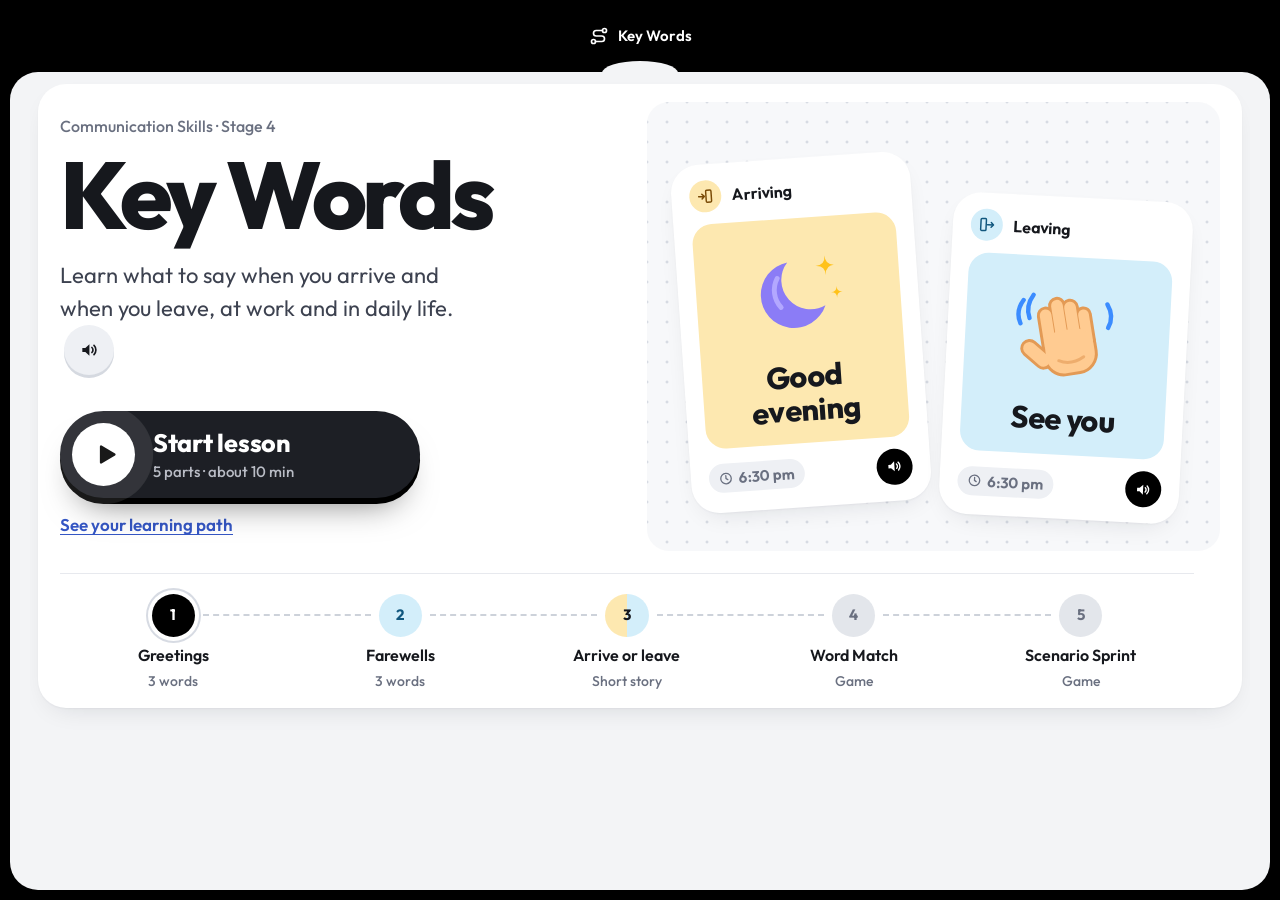
==== commit be7892a2: "fixing scroll issue" ====
--- a/index.html
+++ b/index.html
@@ -14,772 +14,7 @@
 <script src="lib/gsap.min.js"></script>
 <script src="js/motion.js" defer></script>
 <script src="kit/commkit.js"></script>
-<style>
-/* Stage 4 · Key Words, built on the Communicate course look (css/base.css, unchanged).
-   Only game-specific parts live here, and they use the base.css tokens.
-   Colour code for the whole stage: butter = arriving / greetings, sky = leaving / farewells.
-   Stage-only tokens are prefixed so they never override the course tokens. */
-:root{
-  --kw-arrive:var(--butter); --kw-arrive-strong:#E2A53A; --kw-arrive-ink:#7A4B06;
-  --kw-leave:var(--sky);     --kw-leave-strong:#3A8FC4;  --kw-leave-ink:#11577E;
-  --kw-tip-soft:#f4eaf8;
-}
-/* ---------- Fonts ----------
-   Outfit (SIL Open Font License, fonts/outfit/OFL.txt) is the course's text font: base.css already asks for it,
-   and now it is loaded, so every paragraph, label and button uses it.
-   Switzer (Fontshare Free Font License, fonts/switzer/FFL.txt) sets the titles and the big words.
-   Switzer's licence does not allow sharing the font file through a public repository, so that file is git-ignored;
-   when it is missing the browser loads the same font from Fontshare. */
-@font-face{font-family:"Outfit";font-style:normal;font-weight:100 900;font-display:swap;src:url("fonts/outfit/outfit-latin-wght-normal.woff2") format("woff2");
-  unicode-range:U+0000-00FF,U+0131,U+0152-0153,U+02BB-02BC,U+02C6,U+02DA,U+02DC,U+0304,U+0308,U+0329,U+2000-206F,U+20AC,U+2122,U+2191,U+2193,U+2212,U+2215,U+FEFF,U+FFFD}
-@font-face{font-family:"Outfit";font-style:normal;font-weight:100 900;font-display:swap;src:url("fonts/outfit/outfit-latin-ext-wght-normal.woff2") format("woff2");
-  unicode-range:U+0100-02BA,U+02BD-02C5,U+02C7-02CC,U+02CE-02D7,U+02DD-02FF,U+0304,U+0308,U+0329,U+1D00-1DBF,U+1E00-1E9F,U+1EF2-1EFF,U+2020,U+20A0-20AB,U+20AD-20C0,U+2113,U+2C60-2C7F,U+A720-A7FF}
-@font-face{font-family:"Switzer";font-style:normal;font-weight:100 900;font-display:swap;src:url("fonts/switzer/Switzer-Variable.woff2") format("woff2"),url("https://cdn.fontshare.com/wf/HJHZ26OECMTXRH7JXPFC7EVIHDSLT2RA/LJRNLR7WCPF3PY3SZ7B2LHNUTQMFNCHL/4MCJYGQDIOOXHWSIIB2OYNDBEALJSOGN.woff2") format("woff2")}
-:root{--kw-display:"Switzer",var(--font)}
-h1,h2,.home-title,.launch-title,.question,.wcard-text,.hw-text,.stat b,.lvl,.mword,.fb-title{font-family:var(--kw-display)}
-
-.sun{--c:var(--kw-arrive);--c-strong:var(--kw-arrive-strong);--c-ink:var(--kw-arrive-ink)}
-.sky{--c:var(--kw-leave);--c-strong:var(--kw-leave-strong);--c-ink:var(--kw-leave-ink)}
-
-/* ---------- Shell additions ---------- */
-.screen{display:block}
-/* ---------- Top bar: Back in the top-left corner, Continue in the top-right corner ----------
-   Each screen keeps its own .actionbar (so the game code is unchanged); it is pinned over the black top bar.
-   The top bar stays at the top while the page scrolls, so Back and Continue are always in reach.
-   The status text (e.g. "Matched 2 of 6") shows beside Continue on wide screens only; the page shows the same progress. */
-:root{--kw-top:72px}
-.topbar{position:sticky;top:0;z-index:5;height:var(--kw-top);background:var(--frame);padding-left:max(var(--gutter),env(safe-area-inset-left));padding-right:max(var(--gutter),env(safe-area-inset-right))}
-.topbar .nav{justify-content:center}
-body.kw-scrolled .nav a[aria-current="page"]::after{opacity:0}
-body.kw-scrolled .topbar{box-shadow:0 6px 18px -10px rgba(0,0,0,.5)}
-.actionbar{top:0;bottom:auto;left:0;right:0;width:auto;height:var(--kw-top);transform:none;z-index:6;background:none;border-radius:0;box-shadow:none;pointer-events:none}
-.actionbar-in{height:100%;gap:10px;padding:0 max(var(--gutter),env(safe-area-inset-right)) 0 max(var(--gutter),env(safe-area-inset-left))}
-.actionbar .btn{pointer-events:auto;padding:10px 20px}
-.actionbar .back-btn,.actionbar [data-action="replay"]{order:-1;margin-right:auto}
-.back-btn{padding-left:14px !important}
-.back-btn svg{width:20px;height:20px}
-.actionbar .grow{display:none;flex:0 1 auto;max-width:20vw;text-align:right;white-space:nowrap;overflow:hidden;text-overflow:ellipsis}
-@media (min-width:75em){.actionbar .grow{display:block}}
-/* phones: the tab would sit under the buttons, and the page title already names the part */
-@media (max-width:37.49em){
-  body:not([data-view="welcome"]):not([data-view="intro"]) .topbar .nav{visibility:hidden}
-  .actionbar .btn{padding:10px 16px}
-}
-@media (max-width:25em){
-  .back-btn{width:44px;padding:0 !important}
-  .back-btn .back-lb{display:none}
-}
-/* short screens (phones on their side): a slimmer top bar */
-@media (max-height:33.75em) and (orientation:landscape){
-  :root{--kw-top:58px}
-  .nav a[aria-current="page"]::after{bottom:-8px}
-  .panel{min-height:calc(100vh - var(--kw-top))}
-}
-/* no bottom bar any more, and keep clear of rounded corners and notches */
-main{padding-bottom:calc(48px + env(safe-area-inset-bottom));padding-left:max(var(--gutter),env(safe-area-inset-left));padding-right:max(var(--gutter),env(safe-area-inset-right))}
-.pagehead{padding-left:max(var(--gutter),env(safe-area-inset-left));padding-right:max(var(--gutter),env(safe-area-inset-right))}
-.pagehead{flex-wrap:nowrap;align-items:flex-start}
-.pagehead > div:first-child{min-width:0}
-.title-tools{flex:none}
-.steps{flex-wrap:nowrap}
-/* phones and small tablets: only the current step is named (the full row needs about 760px),
-   the dashes flex, and the row never pushes the page wider */
-@media (max-width:47.99em){
-  .steps .lb{display:none}
-  .steps li.on .lb{display:inline}
-  .steps{gap:6px}
-  .steps li{gap:6px;flex:1 1 auto;min-width:0}
-  .steps li:first-child{flex:0 0 auto}
-  .steps li + li::before{width:auto;min-width:6px;flex:1 1 6px}
-  .steps li.on .lb{min-width:0;line-height:1.15}
-}
-/* narrow phones: the page title already names the part, so the steps show numbers only */
-@media (max-width:23.75em){.steps li.on .lb{display:none}}
-.actionbar .grow b{color:#fff}
-.kind{display:inline-flex;align-items:center;gap:6px;padding:4px 12px 4px 9px;border-radius:99px;background:var(--c);color:var(--c-ink);font-size:.8125rem;font-weight:700;line-height:1.4}
-.kind svg{width:17px;height:17px;flex:none}
-.chip-soft{display:inline-flex;align-items:center;gap:6px;padding:4px 12px;border-radius:99px;background:var(--soft);color:var(--muted);font-size:.8125rem;font-weight:600;white-space:nowrap}
-.chip-soft svg{flex:none}
-.instr{display:flex;flex-wrap:wrap;align-items:center;gap:8px 14px}
-.instr p{margin:0}
-.question{margin:4px 0 0;font-size:1.1875rem;line-height:1.5}
-.tipbox{display:flex;gap:12px;align-items:center;padding:12px 14px;border-radius:var(--r-md);background:var(--kw-tip-soft);color:var(--text)}
-.tipbox p{margin:0}
-.tip-icon{display:grid;place-items:center;width:32px;height:32px;border-radius:50%;background:#fff;color:var(--tip);flex:none}
-.btn{display:inline-flex;align-items:center;justify-content:center;gap:8px;min-height:44px}
-.btn svg{flex:none}
-
-/* ---------- Key Words start screen (first visit, until Stage 4 is done) ----------
-   One card: the pinboard (Figma sticky notes), the course title, one big Start button, and the 5 parts.
-   The page head is hidden here because the card carries the title. */
-body[data-view="intro"] .pagehead{display:none}
-.home{display:grid;gap:22px;padding:12px 12px 20px}
-.home-board{position:relative;display:flex;align-items:center;justify-content:center;gap:clamp(14px,5%,34px);min-height:236px;padding:54px 14px 34px;border-radius:var(--r-lg);
-  background-color:var(--soft-2);background-image:radial-gradient(circle,#d7dbe3 1.3px,transparent 1.7px);background-size:20px 20px;background-position:10px 10px}
-.pinned{width:min(47%,250px)}
-.pinned.left{transform:rotate(-4deg)}
-.pinned.right{transform:translateY(26px) rotate(3deg)}
-.hword{width:100%;border:0;font:inherit;text-align:left;cursor:pointer;box-shadow:var(--shadow),0 18px 34px -20px rgba(16,24,40,.35)}
-.hword .dc-body{display:grid;justify-items:center;gap:8px;padding:16px 10px}
-.hword .ico{width:clamp(48px,8vw,84px);height:clamp(48px,8vw,84px);overflow:visible}
-.hw-text{font-size:clamp(1.0625rem,.8rem + 1vw,1.5rem);font-weight:750;line-height:1.1;letter-spacing:-.02em;text-align:center}
-.hword .dc-foot{justify-content:space-between;flex-wrap:nowrap}
-.hword .dpill{padding:5px 10px}
-.pinned,.hword{min-width:0}
-/* phones: the board cards drop the small speaker (tapping the card plays the word) and tighten up */
-@media (max-width:37.49em){
-  .hword{gap:10px;padding:10px}
-  .hword .dc-head{gap:6px;font-size:.8125rem}
-  .hword .dc-ico{width:26px;height:26px}
-  .hword .dc-body{padding:12px 6px}
-  .hword .dround{display:none}
-  .hword .dpill{padding:4px 9px;font-size:.75rem}
-}
-/* narrow phones: the two cards stack, still tilted */
-@media (max-width:22.5em){
-  .home-board{flex-direction:column;gap:20px;padding-bottom:30px}
-  .pinned{width:80%}
-  .pinned.left{transform:translateX(-7%) rotate(-4deg)}
-  .pinned.right{transform:translateX(7%) rotate(3deg)}
-}
-.home-intro{padding:0 8px}
-.home-crumb{margin:0 0 8px;font-size:.875rem;font-weight:500;color:var(--muted)}
-.home-title{margin:0;font-size:clamp(2.75rem,1.9rem + 3.4vw,4.5rem);font-weight:800;line-height:1;letter-spacing:-.045em;color:var(--text)}
-.home-lede{margin:14px 0 0;max-width:34ch;font-size:clamp(1.0625rem,1rem + .3vw,1.25rem);line-height:1.5;color:#3d4250}
-.home-lede .read-btn{vertical-align:middle;margin-left:4px}
-.home-cta{display:flex;flex-wrap:wrap;align-items:center;gap:10px 12px;margin-top:26px}
-/* the start button: black pill (course action colour) with a white play disc; on Continue the disc carries a progress ring */
-.start-btn{position:relative;display:inline-flex;align-items:center;gap:16px;min-width:min(300px,100%);min-height:72px;padding:10px 34px 10px 10px;border:0;border-radius:99px;background:var(--frame);color:#fff;text-align:left;cursor:pointer;
-  box-shadow:0 16px 32px -16px rgba(0,0,0,.6);transition:transform .2s ease,box-shadow .2s ease}
-.start-btn:hover{transform:translateY(-2px);box-shadow:0 20px 36px -16px rgba(0,0,0,.65)}
-.start-btn:active{transform:translateY(0) scale(.985)}
-.start-btn:focus-visible{outline:3px solid var(--accent);outline-offset:4px}
-.start-go{position:relative;flex:none;width:52px;height:52px;border-radius:50%;background:#fff;color:var(--frame);display:grid;place-items:center}
-.start-go .play{width:22px;height:22px;margin-left:3px;transition:transform .2s ease}
-.start-btn:hover .start-go .play{transform:translateX(2px)}
-.start-pulse{position:absolute;inset:0;border-radius:50%;background:#fff;opacity:0;pointer-events:none}
-.go-ring{position:absolute;left:-6px;top:-6px;width:64px;height:64px;transform:rotate(-90deg);overflow:visible}
-.go-ring circle{fill:none;stroke-width:3.5}
-.go-ring .bg{stroke:#34363d}
-.go-ring .fg{stroke:var(--mint);stroke-linecap:round;transition:stroke-dasharray .6s ease}
-.start-text b{display:block;font-size:1.25rem;font-weight:750;line-height:1.2;letter-spacing:-.01em}
-.start-text small{display:block;margin-top:3px;font-size:.8125rem;font-weight:500;line-height:1.3;color:#b9bcc5}
-/* the five parts, in order: done = mint check, next = black */
-.home-track{list-style:none;margin:0;padding:18px 0 0;border-top:1px solid var(--line);display:grid;grid-template-columns:repeat(5,minmax(0,1fr))}
-.home-track li{position:relative;display:grid;justify-items:center;align-content:start;gap:6px;padding:0 2px;text-align:center;font-size:.75rem;line-height:1.25;font-weight:600;color:var(--text)}
-.home-track li+li::before{content:"";position:absolute;top:16px;left:calc(-50% + 22px);right:calc(50% + 22px);border-top:2px dashed #cdd2da}
-.home-track li.past::before,.home-track li.on::before{border-top:2px solid var(--path)}
-.ht-n{width:34px;height:34px;border-radius:50%;display:grid;place-items:center;background:#e3e6eb;color:var(--muted);font-size:.8125rem;font-weight:700}
-.ht-n.sun{background:var(--kw-arrive);color:var(--kw-arrive-ink)}
-.ht-n.sky{background:var(--kw-leave);color:var(--kw-leave-ink)}
-.ht-n.both{background:linear-gradient(90deg,var(--kw-arrive) 50%,var(--kw-leave) 50%);color:var(--text)}
-.ht-n svg{width:16px;height:16px}
-.home-track li.past .ht-n{background:var(--mint);color:var(--mint-ink)}
-.home-track li.on .ht-n{background:var(--frame);color:#fff;box-shadow:0 0 0 4px var(--card),0 0 0 6px #d7dbe3}
-.ht-sub{display:none;font-weight:500;color:var(--muted)}
-.home-track li.past .ht-sub{color:var(--mint-ink)}
-@media (min-width:37.5em){
-  .home{padding:16px 16px 24px}
-  .home-board{min-height:300px}
-  .home-track li{font-size:.875rem}
-  .ht-sub{display:block;font-size:.8125rem}
-}
-@media (max-width:37.49em){
-  .start-btn{width:100%}
-  .home-cta .btn{flex:1}
-}
-@media (min-width:40em) and (max-height:33.75em){
-  .home{grid-template-columns:minmax(0,1fr) minmax(0,1fr);grid-template-areas:"intro board" "track track";gap:18px 24px;padding:12px 12px 18px 26px}
-  .home-board{grid-area:board;min-height:0;padding:46px 12px 30px}
-  .home-intro{grid-area:intro;align-self:center;padding:0}
-  .home-title{font-size:2.5rem}
-  .home-lede{font-size:1rem;margin-top:10px}
-  .home-cta{margin-top:18px}
-  .home-track{grid-area:track}
-}
-@media (min-width:56.25em){
-  .home{grid-template-columns:minmax(0,1fr) minmax(0,1.08fr);grid-template-areas:"intro board" "track track";gap:26px 40px;padding:18px 18px 26px 44px}
-  .home-board{grid-area:board;min-height:440px;padding:70px 28px 50px}
-  .home-intro{grid-area:intro;align-self:center;padding:0}
-  .home-track{grid-area:track;margin-right:26px}
-}
-
-.intro-more{margin:14px 0 0}
-.intro-more .link-btn{padding:0;font-size:.9375rem}
-
-/* ---------- Home: the learning path ----------
-   The segment's stages as stops on a winding path, like Duolingo. Green = done, black = next (with a Start bubble),
-   grey with a lock = not open yet, dashed = coming soon, and a trophy at the end. Tap a stop for its card and Start. */
-body[data-view="welcome"] .pagehead{display:none}
-/* layout: one column on phones (banner, Up next, path, words, numbers); path + side column on wide screens */
-.home-map{display:flex;flex-direction:column;gap:16px;width:100%;max-width:640px;margin:0 auto}
-.map-main,.map-side{display:contents}
-.unit{order:1}.upnext{order:2}.path{order:3}.words-known{order:4}.map-stats{order:5}
-@media (min-width:56.25em){
-  .home-map{display:grid;grid-template-columns:minmax(0,1fr) 340px;gap:28px;max-width:none;align-items:start}
-  .map-main{display:grid;gap:8px;min-width:0}
-  .map-side{display:grid;gap:16px;position:sticky;top:calc(var(--kw-top) + 18px)}
-}
-/* Up next: the next stage with its own Start button */
-.upnext{gap:10px}
-.un-done{display:flex;align-items:center;gap:8px;margin:-2px 0 2px;padding:8px 12px;border-radius:14px;background:var(--good-soft);color:var(--good);font-size:.875rem;font-weight:700}
-.un-done svg{width:16px;height:16px;flex:none}
-.un-kicker{margin:0;font-size:.8125rem;font-weight:600;color:var(--muted)}
-.un-title{margin:0;font-family:var(--kw-display);font-size:1.5rem;font-weight:750;letter-spacing:-.02em;line-height:1.15}
-.un-about{margin:0;color:#3d4250;line-height:1.45}
-.un-meta{margin:0;font-size:.875rem;font-weight:600;color:var(--muted)}
-.upnext .btn.wide{margin-top:4px}
-.un-trophy{display:grid;place-items:center;width:56px;height:56px;border-radius:50%;background:#E2A53A;color:#fff;box-shadow:0 5px 0 #a06a12}
-.un-trophy svg{width:28px;height:28px}
-/* the six words, once Key Words is done (tap to hear) */
-.words-known{gap:12px}
-.wk-group{display:grid;gap:8px}
-.wk-label{display:flex;align-items:center;gap:6px;margin:0;font-size:.8125rem;font-weight:700;color:var(--muted)}
-.wk-label svg{width:15px;height:15px}
-.wk-chips{display:flex;flex-wrap:wrap;gap:8px}
-.wk{display:inline-flex;align-items:center;gap:6px;min-height:40px;padding:6px 12px;border:0;border-radius:99px;background:var(--c);color:var(--text);font:inherit;font-size:.9375rem;font-weight:650;cursor:pointer;
-  --kw-lift:3px;--kw-edge:var(--c-strong);box-shadow:0 3px 0 var(--kw-edge);transition:transform .08s ease,box-shadow .08s ease}
-.wk svg{width:14px;height:14px;color:var(--c-ink)}
-.wk:active{transform:translateY(3px);box-shadow:0 0 0 var(--kw-edge)}
-.wk.ghost{min-width:96px;background:none;border:2px dashed #d3d7df;box-shadow:none;cursor:default}
-.wk-note{margin:0;color:var(--muted);font-size:.9375rem}
-.map-stats .stat b{font-size:1.5rem}
-/* small illustrations beside the path, on the side away from the label (wide screens only) */
-.decor{position:absolute;top:50%;transform:translateY(-50%);pointer-events:none;display:none}
-.stop:not(.label-left) .decor{right:calc(100% + 26px)}
-.stop.label-left .decor{left:calc(100% + 26px)}
-@media (min-width:48em){.decor{display:block}}
-.decor.ananya{width:96px}
-.decor.ananya svg{display:block;width:100%;height:auto}
-.decor-bubble{position:absolute;top:-6px;left:58%;padding:6px 10px;border-radius:12px;border-bottom-left-radius:4px;background:var(--kw-arrive);color:var(--text);font-size:.8125rem;font-weight:750;white-space:nowrap;box-shadow:0 2px 6px rgba(16,24,40,.12)}
-.decor.handshake{width:150px;color:#9aa0ab}
-.decor.handshake svg{display:block;width:100%;height:auto}
-.decor.times{display:none;gap:4px}
-@media (min-width:48em){.decor.times{display:flex}}
-.decor.times svg{width:40px;height:40px;overflow:visible}
-.unit{display:grid;grid-template-columns:minmax(0,1fr);gap:14px;padding:20px 22px;border-radius:var(--r-xl);background:var(--frame);color:#fff;box-shadow:0 6px 0 #2a2c33}
-.unit-kicker{margin:0 0 4px;font-size:.8125rem;font-weight:600;color:#a3a7b1}
-.unit-title{margin:0;font-size:clamp(1.625rem,1.2rem + 1.6vw,2.125rem);font-weight:750;line-height:1.1;letter-spacing:-.025em;color:#fff}
-.unit-sub{margin:6px 0 0;font-size:.9375rem;color:#c9ccd3}
-.unit-prog{display:flex;align-items:center;gap:12px;font-size:.8125rem;font-weight:600;color:#c9ccd3}
-.unit-bar{flex:1;height:10px;border-radius:99px;background:#34363d;overflow:hidden}
-.unit-bar i{display:block;height:100%;width:0;border-radius:99px;background:var(--mint);transition:width .9s ease}
-.path{position:relative;padding:70px 0 34px;min-width:0}
-.path-line{position:absolute;left:0;top:0;width:100%;height:100%;overflow:visible;pointer-events:none}
-.path-line .base{fill:none;stroke:#d3d7df;stroke-width:7;stroke-linecap:round;stroke-dasharray:.1 17}
-.path-line .prog{fill:none;stroke:var(--path);stroke-width:7;stroke-linecap:round}
-.nodes{position:relative;list-style:none;margin:0;padding:0;display:grid;gap:58px}
-.stop{position:relative;display:flex;justify-content:center;justify-self:center;width:max-content;transform:translateX(calc(var(--x) * var(--kx,1)))}
-@media (max-width:22.5em){.stop{--kx:.72}}
-.node{position:relative;width:80px;height:80px;padding:0;border:0;border-radius:50%;display:grid;place-items:center;background:#1d1f25;color:#fff;cursor:pointer;
-  box-shadow:0 7px 0 #000;transition:transform .08s ease,box-shadow .08s ease}
-.node>svg{width:34px;height:34px}
-.node:active:not(:disabled){transform:translateY(7px);box-shadow:0 0 0 #000}
-.stop.is-done .node{background:var(--good);box-shadow:0 7px 0 #0b4126}
-.stop.is-done .node:active{box-shadow:0 0 0 #0b4126}
-.stop.is-locked .node{background:#e3e6eb;color:#a2a8b3;box-shadow:0 7px 0 #c9cdd5}
-.stop.is-locked .node:active{box-shadow:0 0 0 #c9cdd5}
-.stop.is-soon .node{width:60px;height:60px;background:var(--bg);color:#aab1bd;border:3px dashed #cdd2da;box-shadow:none;cursor:default;font-size:1.25rem;font-weight:800}
-.stop.end .node{width:66px;height:66px;background:#e3e6eb;color:#a2a8b3;box-shadow:0 6px 0 #c9cdd5;cursor:default}
-.stop.end .node>svg{width:30px;height:30px}
-.stop.end.is-done .node{background:#E2A53A;color:#fff;box-shadow:0 6px 0 #a06a12}
-.stop.is-current .node::before{content:"";position:absolute;inset:-11px;border-radius:50%;border:4px solid var(--mint);animation:kwRing 2.2s ease-out infinite}
-@keyframes kwRing{0%{transform:scale(.9);opacity:1}70%{transform:scale(1.14);opacity:0}100%{transform:scale(1.14);opacity:0}}
-.flag{position:absolute;right:-6px;bottom:-4px;width:30px;height:30px;border-radius:50%;display:none;place-items:center;background:#fff;box-shadow:0 0 0 3px var(--bg)}
-.flag svg{width:15px;height:15px}
-.stop.is-done .flag.ok{display:grid;color:var(--good)}
-.stop.is-locked .flag.lock{display:grid;color:#8a909c}
-.stop-label{position:absolute;top:50%;left:calc(50% + 56px);transform:translateY(-50%);display:grid;gap:1px;width:max-content;max-width:min(210px,calc(50vw - 64px));line-height:1.25;text-align:left}
-.stop.label-left .stop-label{left:auto;right:calc(50% + 56px);text-align:right}
-.stop-label span{font-size:.75rem;font-weight:600;color:var(--muted)}
-.stop-label b{font-family:var(--kw-display);font-size:1.0625rem;font-weight:700;color:var(--text)}
-.stop-label small{font-size:.8125rem;color:var(--muted)}
-.stop.is-soon .stop-label b,.stop.is-locked .stop-label b{color:#7b818d;font-weight:600}
-.start-bubble{position:absolute;bottom:calc(100% + 16px);left:50%;transform:translateX(-50%);padding:7px 14px;border-radius:12px;background:#fff;color:var(--text);font-size:.875rem;font-weight:800;white-space:nowrap;
-  box-shadow:0 4px 0 #d3d7df,0 12px 22px -12px rgba(0,0,0,.35);pointer-events:none;animation:kwBob 1.6s ease-in-out infinite;z-index:2}
-.start-bubble::after{content:"";position:absolute;top:100%;left:50%;width:12px;height:12px;margin:-7px 0 0 -6px;background:#fff;transform:rotate(45deg);border-radius:2px;box-shadow:3px 3px 0 #d3d7df}
-@keyframes kwBob{0%,100%{transform:translate(-50%,0)}50%{transform:translate(-50%,-5px)}}
-@media (prefers-reduced-motion:reduce){.start-bubble,.stop.is-current .node::before{animation:none}}
-/* the stage card that opens under a stop */
-.node-pop{position:absolute;z-index:6;width:min(340px,calc(100% - 16px));display:grid;gap:8px;padding:18px 18px 16px;border-radius:22px;background:var(--card);box-shadow:0 22px 44px -18px rgba(16,24,40,.5),0 0 0 1px var(--line)}
-.node-pop::before{content:"";position:absolute;top:-8px;left:var(--arrow,50%);width:16px;height:16px;margin-left:-8px;background:var(--card);transform:rotate(45deg);border-radius:3px;box-shadow:-1px -1px 0 var(--line)}
-.pop-kicker{margin:0;font-size:.8125rem;font-weight:600;color:var(--muted)}
-.pop-title{margin:0;font-family:var(--kw-display);font-size:1.375rem;font-weight:750;letter-spacing:-.02em}
-.pop-about{margin:0;color:#3d4250;line-height:1.45}
-.pop-meta{margin:0;font-size:.875rem;font-weight:600;color:var(--muted)}
-.pop-parts{display:flex;gap:6px;margin-top:2px}
-.pop-parts i{flex:1;height:8px;border-radius:99px;background:#e3e6eb}
-.pop-parts i.done{background:var(--good)}
-.pop-parts i.on{background:var(--frame)}
-.pop-resume{margin:0;font-size:.875rem;font-weight:600}
-.pop-lock{display:flex;gap:10px;align-items:center;margin:2px 0 0;padding:10px 12px;border-radius:14px;background:var(--soft);color:#3d4250;font-size:.9375rem;font-weight:600}
-.pop-lock svg{flex:none;width:18px;height:18px}
-.node-pop .btn.wide{margin-top:6px}
-.node-pop .link-btn{justify-self:center}
-
-/* ---------- Start / Continue transition ----------
-   The black button grows over the screen, names the part, then lifts like a curtain into the black top bar. */
-.launch{position:fixed;inset:0;z-index:70;display:grid;place-items:center;padding:24px;background:var(--frame);color:#fff;text-align:center}
-.launch-in{display:grid;justify-items:center;gap:10px}
-.launch-part{margin:0;font-size:.9375rem;font-weight:600;color:#a3a7b1}
-.launch-title{margin:0;font-size:clamp(2.5rem,1.5rem + 4.5vw,5rem);font-weight:800;line-height:1.02;letter-spacing:-.045em}
-.launch-dots{display:flex;gap:6px;margin-top:12px}
-.launch-dots i{width:8px;height:8px;border-radius:99px;background:#3a3d45}
-.launch-dots i.done{background:var(--mint)}
-.launch-dots i.on{width:28px;background:#fff}
-
-/* ---------- Cards: the learning-plan reference's layout on the course's white card ----------
-   White card (course radius and shadow) with a head row (round tinted icon, label, detail on the right),
-   a tinted picture panel where there is a picture, and a foot with status pills and buttons.
-   Colour is an accent only: butter = arriving, sky = leaving, lilac = a question (never gives the answer
-   away), mint = done / correct, amber = to practise. */
-.dc{position:relative;display:grid;gap:14px;padding:16px;border-radius:var(--r-xl);background:var(--card);box-shadow:var(--shadow);color:var(--text)}
-@media (min-width:37.5em){.dc{padding:18px 20px}}
-.dc.lilac{--c:var(--lilac);--c-ink:var(--tip)}
-.dc.mint{--c:var(--mint);--c-ink:var(--mint-ink)}
-.dc.fix{--c:var(--fix-soft);--c-ink:var(--fix)}
-.dc-head{display:flex;align-items:center;gap:10px;min-width:0;font-size:.875rem;font-weight:650;line-height:1.2}
-.dc-head h2{margin:0;font-size:1rem;font-weight:700;letter-spacing:-.01em}
-.dc-ico{flex:none;width:32px;height:32px;border-radius:50%;display:grid;place-items:center;background:var(--c,var(--soft));color:var(--c-ink,var(--text))}
-.dc-ico svg{width:16px;height:16px}
-.dc-meta{margin-left:auto;min-width:0;overflow:hidden;text-overflow:ellipsis;font-size:.8125rem;font-weight:600;color:var(--muted);white-space:nowrap}
-.dc-body{display:block;padding:14px 16px;border-radius:20px;background:var(--c,var(--soft-2))}
-/* cards without a picture keep a plain body */
-.qcard .dc-body,#practise .dc-body{padding:0;border-radius:0;background:none}
-.dc-foot{display:flex;align-items:center;gap:8px;flex-wrap:wrap}
-.dpill{display:inline-flex;align-items:center;gap:6px;padding:5px 12px;border-radius:99px;background:var(--soft);color:var(--muted);font-size:.8125rem;font-weight:650;line-height:1.3;white-space:nowrap}
-.dpill svg{width:14px;height:14px;flex:none}
-.dpill.done{background:var(--mint);color:var(--mint-ink)}
-.dround{flex:none;width:36px;height:36px;border-radius:50%;display:grid;place-items:center;background:#fff;color:var(--text)}
-.dround.dark{background:var(--frame);color:#fff}
-.dround svg{width:17px;height:17px}
-.dc .speak-row{border-top-color:rgba(16,24,40,.1)}
-.dc .nudge{margin:0;min-height:0}
-/* stat tiles (Total / Completed / Upcoming in the reference) */
-.stats{display:grid;grid-template-columns:repeat(3,minmax(0,1fr));gap:10px}
-.stat{position:relative;display:grid;justify-items:center;gap:2px;padding:12px 6px;border-radius:20px;background:var(--sky);text-align:center}
-.stat b{font-size:1.75rem;font-weight:750;line-height:1.1;letter-spacing:-.02em}
-.stat span{font-size:.8125rem;color:#3d4250}
-.stat.mint{background:var(--mint)}
-.stat.dashed{background:none;border:2px dashed #d3d7df}
-.stat .pop{position:absolute;top:-14px;right:-4px;font-size:1.375rem;font-style:normal;transform:rotate(14deg)}
-
-/* ---------- 4a / 4b word cards ----------
-   Head: Arriving / Leaving and the time of day. Panel: the picture, then the word once heard.
-   Foot: New / Heard and Say it. A mint tick sits on the corner once the word is heard. */
-.word-cards{display:grid;grid-template-columns:minmax(0,1fr);gap:16px}
-@media (min-width:48em){.word-cards{grid-template-columns:repeat(3,minmax(0,1fr));gap:18px}}
-.wword{align-content:start;transition:box-shadow .2s ease}
-.wword.is-active{box-shadow:var(--shadow),0 0 0 3px var(--c-strong)}
-.wword .dc-head{padding-right:40px}
-.wcard{display:grid;gap:12px;width:100%;padding:0;border:0;border-radius:16px;background:none;color:inherit;font:inherit;text-align:left;cursor:pointer}
-.wcard:focus-visible{outline:3px solid var(--accent);outline-offset:4px}
-.wcard-body{position:relative;display:grid;grid-template-columns:auto minmax(0,1fr);align-items:center;gap:14px;min-height:96px}
-.wword .ico{width:64px;height:64px;overflow:visible}
-.wcard-word{display:grid}
-.wcard-word>*{grid-area:1/1}
-.wcard-hint{font-size:1rem;font-weight:600;color:var(--muted)}
-.wcard-text{visibility:hidden;font-size:1.5rem;font-weight:750;line-height:1.1;letter-spacing:-.02em;color:var(--text)}
-.wcard-speak{position:absolute;top:10px;right:10px;width:30px;height:30px;border-radius:50%;display:grid;place-items:center;background:var(--frame);color:#fff}
-.wcard-speak svg{width:16px;height:16px}
-.wd{display:inline-block;white-space:nowrap}
-.ch{display:inline-block}
-.wcard-check{position:absolute;top:14px;right:14px;width:32px;height:32px;border-radius:50%;display:grid;place-items:center;background:var(--mint);color:var(--mint-ink);transform:scale(0)}
-.wcard-check svg{width:18px;height:18px}
-@media (min-width:37.5em){.wcard-check{top:16px;right:18px}}
-.wword .dc-foot{justify-content:space-between}
-.wword .speak-msg{flex:1 1 100%;margin:0;font-size:.8125rem}
-.wword .speak-msg:empty{display:none}
-.wword .dc-foot.is-said .mic-pill:not(.recording):not(:disabled){background:var(--good)}
-@media (min-width:48em){
-  .wcard-body{grid-template-columns:minmax(0,1fr);justify-items:center;text-align:center;gap:10px;padding:26px 12px 18px;min-height:206px}
-  .wword .ico{width:96px;height:96px}
-  .wcard-text{font-size:1.5rem}
-}
-
-/* ---------- 4c arriving or leaving ---------- */
-.story{display:grid;gap:18px}
-@media (min-width:48em){.story{grid-template-columns:1.25fr 1fr;align-items:start}}
-/* phones on their side: picture and question side by side, so the picture does not fill the screen */
-@media (min-width:33em) and (max-height:33.75em) and (orientation:landscape){.story,.sprint{grid-template-columns:minmax(0,1fr) minmax(0,1.1fr);align-items:start}}
-.stage{margin:0}
-.stage-art,.scene-art{position:relative;overflow:hidden;border-radius:var(--r-lg);border:6px solid var(--c);background:#3E3A8E;box-shadow:var(--shadow);transition:border-color .45s ease}
-.stage-art{aspect-ratio:440/340}
-.scene-art{width:100%;aspect-ratio:300/340}
-.stage-art>svg,.scene-art>svg{display:block;width:100%;height:100%}
-.stage-art .kind,.scene-art .kind{position:absolute;top:10px;left:10px;z-index:2;box-shadow:0 2px 8px rgba(0,0,0,.18);transition:background-color .45s,color .45s}
-.stage-step{position:absolute;bottom:10px;right:10px;z-index:2;padding:3px 10px;border-radius:99px;background:rgba(255,255,255,.92);font-size:.75rem;font-weight:700}
-.say-bubble{position:absolute;left:0;bottom:0;z-index:3;padding:8px 14px 7px;border-radius:14px;font-size:clamp(.9375rem,.8rem + .6vw,1.125rem);font-weight:750;line-height:1.15;letter-spacing:-.01em;white-space:nowrap;visibility:hidden;color:var(--text);box-shadow:0 4px 14px rgba(0,0,0,.25);--tail:50%}
-.say-bubble::after{content:"";position:absolute;top:calc(100% - 1px);left:var(--tail);width:14px;height:9px;margin-left:-7px;background:inherit;clip-path:polygon(0 0,100% 0,50% 100%)}
-.say-bubble.sun{background:var(--kw-arrive)}
-.say-bubble.sky{background:var(--kw-leave)}
-.say-bubble.plain{background:#fff}
-.qcard .dc-body .eyebrow{margin:0 0 4px}
-.qcard{scroll-margin-bottom:16px}
-.stage{scroll-margin-top:calc(var(--kw-top) + 12px)}
-.nudge{min-height:1.4em;margin:8px 0 10px;color:var(--fix);font-size:.875rem;font-weight:600}
-.compare{display:grid;grid-template-columns:repeat(2,minmax(0,1fr));gap:clamp(10px,2.6vw,22px);width:100%;max-width:640px;margin:0 auto}
-.scene{margin:0;display:grid;gap:12px}
-.says{display:grid;gap:8px}
-.say{display:flex;align-items:center;justify-content:center;gap:6px;width:100%;min-height:44px;padding:10px 8px;border:0;border-radius:99px;background:var(--c);color:var(--c-ink);font-weight:700;font-size:clamp(.875rem,.8rem + .4vw,1rem);cursor:pointer}
-.say:hover{box-shadow:inset 0 0 0 2px var(--c-strong)}
-.recap-top{display:flex;justify-content:center}
-#recap{display:grid;gap:18px}
-#recap[hidden]{display:none}
-.recap-actions{display:flex;justify-content:center}
-
-/* ---------- Answer options (quiz rows, as in the course) ---------- */
-.options{display:grid;gap:10px}
-.opt{display:flex;align-items:center;gap:12px;width:100%;min-height:52px;padding:12px 14px;border:1px solid var(--line);border-radius:var(--r-md);background:var(--card);font-size:1rem;font-weight:600;text-align:left;cursor:pointer;transition:border-color .15s,background-color .15s}
-.opt::before{content:"";flex:none;width:20px;height:20px;border-radius:50%;box-shadow:inset 0 0 0 2px #c4c9d4;background:#fff;display:grid;place-items:center;font-size:14px;line-height:1;font-weight:800;color:#fff}
-.opt:hover:not(:disabled){border-color:#c4c9d4}
-.opt:disabled{cursor:default}
-.opt.is-right{border-color:var(--good);background:var(--good-soft);color:var(--good)}
-.opt.is-right::before{display:none}
-.opt .ok{flex:none;width:20px;height:20px;border-radius:50%;display:grid;place-items:center;background:var(--good);color:#fff}
-.opt .ok svg{width:13px;height:13px}
-.opt.is-wrong{border-color:var(--fix);background:var(--fix-soft);color:var(--fix)}
-.opt.is-wrong::before{content:"×";background:var(--fix);box-shadow:none}
-
-/* ---------- Games shared ---------- */
-.game-row{display:flex;align-items:center;justify-content:space-between;gap:10px 16px;flex-wrap:wrap}
-.score{display:flex;align-items:center;gap:10px;flex-wrap:wrap}
-.score-label{font-size:.8125rem;color:var(--muted);font-weight:600;white-space:nowrap}
-.pips{display:flex;gap:6px}
-.pip{width:22px;height:22px;border-radius:50%;display:grid;place-items:center;background:#e3e6eb;color:transparent;transition:background-color .2s,color .2s}
-.pip svg{width:13px;height:13px}
-.pip.is-on{background:var(--mint);color:var(--mint-ink)}
-
-/* Hanging game timer: Figma moodboard node 34:84 (Engineering / Display / Timer, 209 x 115).
-   It hangs from the top edge of the panel; .timer-inner keeps the design's native geometry, scaled by --ts. */
-.timer{--ts:.58;position:relative;flex:none;width:calc(209px * var(--ts));height:calc(115px * var(--ts));margin-top:-26px}
-@media (max-width:22.5em){.timer{--ts:.5;margin-top:-22px}}
-@media (min-width:37.5em){.timer{--ts:.74}}
-.timer-inner{position:absolute;left:0;top:0;width:209px;height:115px;transform:scale(var(--ts));transform-origin:0 0}
-.timer-swing{position:absolute;inset:0}
-.timer-rod{position:absolute;top:0;right:49.28%;bottom:72.17%;left:48.33%;background-image:linear-gradient(90deg,#326FC6 0%,#326FC6 100%),linear-gradient(90deg,#D9D9D9 0%,#D9D9D9 100%);box-shadow:inset 0 2px 4px 0 #67B9F9}
-.timer-mount{position:absolute;top:26.09%;right:46.41%;bottom:68.7%;left:46.41%;border-radius:4px;background-image:linear-gradient(90deg,#326FC6 0%,#326FC6 100%),linear-gradient(90deg,#D9D9D9 0%,#D9D9D9 100%);box-shadow:inset 0 2px 4px 0 #67B9F9}
-.timer-body{position:absolute;left:0;top:29.57%;display:block;max-width:none}
-.timer-time{position:absolute;top:36.52%;right:16.27%;bottom:6.96%;left:15.31%;display:flex;flex-direction:column;justify-content:center;font:700 50px/normal "Chakra Petch",ui-monospace,monospace;font-variant-numeric:tabular-nums;color:#154879;text-align:center;white-space:nowrap;transition:color .3s}
-.timer.is-low .timer-time,.timer.is-up .timer-time{color:#C2272F}
-.timer.is-done .timer-time{color:#0B7A3E}
-
-/* ---------- 4d Word Match ---------- */
-.mgrid{display:grid;grid-template-columns:repeat(3,minmax(0,1fr));gap:10px;width:100%;max-width:600px;margin:0 auto}
-@media (min-width:37.5em){.mgrid{grid-template-columns:repeat(4,minmax(0,1fr));gap:14px}}
-/* short, wide screens (phones on their side): 6 x 2 so the whole board fits without scrolling */
-@media (min-width:40em) and (max-height:33.75em){
-  .mgrid{grid-template-columns:repeat(6,minmax(0,1fr));gap:10px;max-width:640px}
-  .pagehead{padding-top:16px}
-  main{padding-top:14px}
-}
-.mcard{display:block;aspect-ratio:1/1;padding:0;border:0;background:none;cursor:pointer;perspective:900px;border-radius:var(--r-lg)}
-.mcard-inner{position:relative;display:block;width:100%;height:100%;transform-style:preserve-3d}
-.mcard-face{position:absolute;inset:0;display:grid;place-items:center;border-radius:var(--r-lg);-webkit-backface-visibility:hidden;backface-visibility:hidden}
-.mcard-back{background-color:var(--text);background-image:repeating-linear-gradient(135deg,rgba(255,255,255,.045) 0 6px,transparent 6px 12px);box-shadow:var(--shadow);transition:background-color .2s}
-.mcard:not(.is-up):hover .mcard-back{background-color:#2a2d35}
-.mcard-back svg{width:36%;height:auto}
-.mcard-front{transform:rotateY(180deg);background:var(--card);box-shadow:var(--shadow),inset 0 0 0 3px var(--c-strong)}
-.mcard-front svg.ico{width:72%;height:72%;overflow:visible}
-.mword{padding:6px;font-size:clamp(.875rem,.75rem + .6vw,1.125rem);font-weight:700;line-height:1.2;text-align:center}
-.mcard.is-matched{cursor:default}
-.mcard.is-matched .mcard-front{background:var(--c)}
-.mcard-check{position:absolute;top:8px;right:8px;width:22px;height:22px;border-radius:50%;background:var(--mint);color:var(--mint-ink);display:grid;place-items:center;transform:scale(0)}
-
-/* ---------- 4e Scenario Sprint ---------- */
-.sprint{display:grid;gap:18px}
-@media (min-width:48em){.sprint{grid-template-columns:1.15fr 1fr;align-items:start}}
-.sprint-art{position:relative;border-radius:var(--r-lg);overflow:hidden;aspect-ratio:320/200;box-shadow:var(--shadow)}
-.sprint-art svg{display:block;width:100%;height:100%}
-.sprint-count{position:absolute;top:10px;left:10px;padding:3px 10px;border-radius:99px;background:rgba(255,255,255,.92);font-size:.75rem;font-weight:700}
-.fb{scroll-margin-bottom:16px;scroll-margin-top:calc(var(--kw-top) + 12px)}
-.result-top{display:flex;align-items:center;gap:10px;flex-wrap:wrap}
-.result-top h2{margin:0}
-.ok-dot{flex:none;width:28px;height:28px;border-radius:50%;display:grid;place-items:center;background:var(--good-soft);color:var(--good)}
-.result p{margin:10px 0 0}
-.result .fb-note{color:var(--muted);font-size:.875rem;margin-top:4px}
-.result .tipbox{margin-top:0;background:#fff}
-.result .dc-body p{margin:0}
-.result .dc-body .fb-note{margin-top:6px}
-.result-top .pill{margin-left:auto;background:#fff}
-.result .ok-dot{background:#fff;color:var(--good)}
-.scorecard .stats{grid-column:1/-1;width:100%;margin-top:4px}
-.recap-col ul{margin:0}
-
-@media (max-width:37.49em){.recap-col .dc-meta{display:none}}
-@media (max-width:22.5em){#practise .dc-meta{display:none}}
-
-/* ---------- End ---------- */
-.scorecard{display:grid;grid-template-columns:auto minmax(0,1fr);gap:18px;align-items:center}
-@media (max-width:22.5em){.scorecard{grid-template-columns:minmax(0,1fr);justify-items:center;text-align:center}}
-.lvl{margin:0;font-size:1.375rem;font-weight:750;letter-spacing:-.02em;color:var(--ink)}
-.scorecard p{margin:4px 0 0}
-.scorecard .sub{color:var(--muted);font-size:.9375rem}
-.recap{display:grid;grid-template-columns:repeat(2,minmax(0,1fr));gap:14px}
-@media (max-width:22.5em){.recap{grid-template-columns:minmax(0,1fr)}}
-.recap-col ul{list-style:none;padding:0;margin:12px 0 0;display:grid;gap:8px}
-.recap-word{display:flex;align-items:center;justify-content:space-between;gap:8px;width:100%;min-height:44px;padding:10px 14px;border:0;border-radius:var(--r-md);background:var(--c);color:var(--text);font-weight:600;line-height:1.25;text-align:left;cursor:pointer}
-.recap-word svg{flex:none;color:var(--c-ink)}
-
-/* ---------- Dialog ---------- */
-.modal{position:fixed;inset:0;z-index:80;display:grid;place-items:center;padding:16px;background:rgba(15,23,42,.35)}
-.modal-card{width:min(420px,100%);padding:28px 24px 22px;border-radius:var(--r-xl);background:var(--card);text-align:center;box-shadow:0 30px 60px -20px rgba(0,0,0,.35)}
-.modal-icon{width:64px;height:64px;margin:0 auto 14px;border-radius:50%;display:grid;place-items:center;background:var(--soft)}
-.modal-card h2{margin:0;font-size:1.5rem;font-weight:750;letter-spacing:-.02em}
-.modal-card p{margin:8px 0 22px;color:var(--muted)}
-.modal-card .btn{width:100%}
-
-/* ---------- Read aloud, Practice / Test, speaking, hints, results, report ---------- */
-.read-btn{flex:none;display:inline-grid;place-items:center;width:44px;height:44px;border:0;border-radius:50%;background:var(--soft);color:var(--text);cursor:pointer;vertical-align:middle}
-.read-btn:hover{background:#e3e6eb}
-.read-btn.is-playing{background:var(--frame);color:#fff}
-.read-btn svg{width:20px;height:20px}
-.q-row{display:flex;align-items:flex-start;justify-content:space-between;gap:10px}
-.tipbox .read-btn{margin-left:auto;background:#fff}
-/* the course's segmented control */
-.modes{display:inline-flex;padding:3px;border-radius:99px;background:var(--soft)}
-.modes button{min-height:38px;padding:0 14px;border:0;border-radius:99px;background:none;color:var(--muted);font-size:.875rem;font-weight:700;cursor:pointer}
-.modes button[aria-pressed="true"]{background:#fff;color:var(--ink);box-shadow:0 1px 3px rgba(16,24,40,.14)}
-.ctrls{display:flex;gap:8px;flex-wrap:wrap}
-.game-row p{flex:1 1 220px}
-/* speaking: a black "Say it" pill (rust while listening, halo follows the voice) */
-.speak-row{display:flex;align-items:center;gap:12px;flex-wrap:wrap;margin-top:14px;padding-top:14px;border-top:1px solid var(--line)}
-.mic-pill{display:inline-flex;align-items:center;gap:8px;min-height:44px;padding:0 18px 0 14px;border:0;border-radius:99px;color:#fff;font-weight:700;cursor:pointer}
-.mic-pill svg{width:20px;height:20px;flex:none}
-.mic-pill.recording{background:var(--rec);box-shadow:0 0 0 calc(6px + var(--level, 0) * 16px) rgba(180,83,42,.18)}
-.mic-pill:disabled{background:#aab3c3;box-shadow:none;cursor:default}
-.mic-pill:not(.recording):not(:disabled){box-shadow:0 0 0 calc(var(--level, 0) * 14px) rgba(0,0,0,.1)}
-.speak-msg{margin:0;flex:1 1 160px;font-size:.875rem;color:var(--muted)}
-.speak-msg.ok{color:var(--good);font-weight:600}
-.speak-msg.fix{color:var(--fix);font-weight:600}
-/* practice hint */
-.opt.is-hint{border:2px dashed var(--good);background:#f2fbf5}
-/* Word Match, sound cards */
-.sound-face{display:grid;justify-items:center;gap:6px;color:var(--c-ink);font-size:.875rem;font-weight:700}
-.sound-face svg{width:40px;height:40px}
-/* results lists (course style) */
-.list{list-style:none;margin:0;padding:0;display:grid;gap:12px}
-.list li{display:grid;grid-template-columns:24px minmax(0,1fr);gap:10px;align-items:start}
-.list .dot{width:24px;height:24px;border-radius:50%;display:grid;place-items:center;font-size:.75rem;font-weight:800}
-.list.good .dot{background:var(--good-soft);color:var(--good)}
-.list.fix .dot{background:var(--fix-soft);color:var(--fix)}
-.list p{margin:0}
-.q{padding:0 6px;border-radius:6px;background:var(--fix-soft);color:#8f5508;font-weight:600}
-.b{padding:0 6px;border-radius:6px;background:var(--soft);color:var(--ink);font-weight:600}
-/* session report */
-
-/* ---------- Buttons: chunky and pressable, like Duolingo, in the course colours ----------
-   Every button stands on a solid edge (--kw-edge, --kw-lift high) and sinks onto it when pressed.
-   Sentence case and pill shapes keep the course look; mistakes stay amber, never red. */
-.btn,.mic-pill,.read-btn,.opt,.say,.recap-word{--kw-lift:4px;transition:transform .08s ease,box-shadow .08s ease,background-color .15s ease,border-color .15s ease,color .15s ease}
-.btn{min-height:46px;font-weight:700;letter-spacing:.005em;box-shadow:0 var(--kw-lift) 0 var(--kw-edge,#000)}
-.btn.primary{background:#1d1f25;color:#fff;--kw-edge:#000}
-.btn.primary:hover:not(:disabled){background:#2a2d35}
-.btn.secondary{background:#e9ebef;color:var(--text);--kw-edge:#c9cdd5}
-.btn.secondary:hover:not(:disabled){background:#f1f2f5}
-.btn.go{background:var(--good);color:#fff;--kw-edge:#0b4126}
-.btn.go:hover:not(:disabled){background:#187c48}
-.btn:disabled{opacity:1;background:#e3e6eb;color:#9aa0ab;--kw-edge:#cfd3da}
-/* on the black top bar */
-.actionbar .btn.primary{background:#fff;color:var(--text);--kw-edge:#9da2ad}
-.actionbar .btn.primary:hover:not(:disabled){background:#f1f2f5}
-.actionbar .btn.secondary{background:#30323a;color:#fff;--kw-edge:#15161a}
-.actionbar .btn.secondary:hover:not(:disabled){background:#3a3d46}
-.actionbar .btn:disabled{background:#2a2c33;color:#6e737e;--kw-edge:#15161a}
-/* the big Start / Continue button */
-.start-btn{background:#1d1f25;box-shadow:0 6px 0 #000,0 22px 34px -18px rgba(0,0,0,.55);transition:transform .08s ease,box-shadow .08s ease,background-color .15s ease}
-.start-btn:hover{transform:none;background:#2a2d35;box-shadow:0 6px 0 #000,0 22px 34px -18px rgba(0,0,0,.55)}
-.start-btn:active{transform:translateY(6px);box-shadow:0 0 0 #000,0 10px 18px -14px rgba(0,0,0,.4)}
-/* Say it */
-.mic-pill:not(.recording):not(:disabled){background:#1d1f25;box-shadow:0 4px 0 #000,0 0 0 calc(var(--level,0) * 14px) rgba(0,0,0,.1)}
-.mic-pill:disabled{background:#c9ced8;color:#fff;box-shadow:0 4px 0 #aab1be}
-.mic-pill.recording{box-shadow:0 4px 0 #7d3417,0 0 0 calc(6px + var(--level,0) * 16px) rgba(180,83,42,.18)}
-.wword .dc-foot.is-said .mic-pill:not(.recording):not(:disabled){background:var(--good);box-shadow:0 4px 0 #0b4126}
-/* read aloud */
-.read-btn{--kw-lift:3px;--kw-edge:#d5d9e0;box-shadow:0 3px 0 var(--kw-edge)}
-.read-btn.is-playing{--kw-edge:#000}
-/* answer rows */
-.opt{border:2px solid #e1e4ea;border-radius:16px;--kw-edge:#e1e4ea;box-shadow:0 4px 0 var(--kw-edge)}
-.opt:hover:not(:disabled){border-color:#c4c9d4;--kw-edge:#c4c9d4;background:#fbfbfc}
-.opt.is-right{border-color:var(--good);--kw-edge:var(--good)}
-.opt.is-wrong{border-color:var(--fix);--kw-edge:var(--fix)}
-.opt.is-hint{--kw-edge:#bfe5cc}
-/* pastel word buttons (story recap) and the word list on the result screen */
-.say{--kw-edge:var(--c-strong);box-shadow:0 4px 0 var(--kw-edge)}
-.say:hover{box-shadow:0 4px 0 var(--kw-edge);filter:brightness(1.03)}
-.recap-col .recap-word{--kw-lift:3px;--kw-edge:var(--c-strong);box-shadow:0 3px 0 var(--kw-edge)}
-/* pressed: sink onto the edge */
-.btn:active:not(:disabled),.mic-pill:active:not(:disabled):not(.recording),.read-btn:active,.opt:active:not(:disabled),.say:active,.recap-word:active{transform:translateY(var(--kw-lift));box-shadow:0 0 0 var(--kw-edge,#000)}
-
-/* ---------- Answer feedback ----------
-   Wrong: the option shakes and a short amber note says what to check (never red), then you try again.
-   Right: the option pops with confetti; in Scenario Sprint a green sheet slides up with why and Continue. */
-.fbx{display:grid;grid-template-columns:34px minmax(0,1fr);gap:10px;align-items:center;padding:10px 12px;border-radius:16px;box-shadow:inset 0 0 0 2px var(--fx)}
-.fbx.fix{--fx:#f1cf9a;background:var(--fix-soft)}
-.fbx.good{--fx:#9fdcb6;background:var(--good-soft)}
-.fbx-ico{width:34px;height:34px;border-radius:50%;display:grid;place-items:center;color:#fff}
-.fbx.fix .fbx-ico{background:var(--fix)}
-.fbx.good .fbx-ico{background:var(--good)}
-.fbx-ico svg{width:18px;height:18px}
-.fbx b{display:block;font-size:.9375rem;font-weight:750;line-height:1.25}
-.fbx.fix b{color:var(--fix)}
-.fbx.good b{color:var(--good)}
-.fbx p{margin:2px 0 0;font-size:.875rem;font-weight:500;line-height:1.4;color:var(--text)}
-/* the Scenario Sprint result sheet */
-.fb{position:fixed;left:0;right:0;bottom:0;z-index:55;pointer-events:none}
-.fb-sheet{pointer-events:auto;padding:18px max(var(--gutter),env(safe-area-inset-right)) calc(18px + env(safe-area-inset-bottom)) max(var(--gutter),env(safe-area-inset-left));
-  border-radius:28px 28px 0 0;background:var(--good-soft);box-shadow:0 -1px 0 #9fdcb6,0 -18px 40px -20px rgba(16,24,40,.4)}
-.fb-in{max-width:var(--max);margin:0 auto;display:grid;grid-template-columns:auto minmax(0,1fr);gap:12px 16px;align-items:center}
-.fb-badge{width:58px;height:58px;border-radius:50%;display:grid;place-items:center;background:#fff;color:var(--good);box-shadow:0 4px 0 #9fdcb6}
-.fb-badge svg{width:30px;height:30px}
-.fb-head{display:flex;align-items:center;gap:8px 10px;flex-wrap:wrap}
-.fb-title{margin:0;font-size:1.375rem;font-weight:750;line-height:1.15;letter-spacing:-.02em;color:var(--good)}
-.fb .pill{background:#fff}
-.fb-text p{margin:4px 0 0;font-size:1rem}
-.fb .fb-note{color:#3d4250;font-size:.875rem}
-.fb .tipbox{grid-column:1/-1;background:#fff}
-.fb-next{grid-column:1/-1;width:100%;min-height:52px;font-size:1.0625rem}
-@media (min-width:48em){
-  .fb-in{grid-template-columns:auto minmax(0,1fr) auto}
-  .fb-next{grid-column:3;grid-row:1;width:auto;min-width:200px}
-  .fb .tipbox{grid-column:2/4}
-}
-body.kw-sheet main{padding-bottom:calc(var(--kw-sheet,220px) + 24px)}
-
-/* ================= Stage 5: Reading Card ================= */
-.kind.lilac{--c:var(--lilac);--c-ink:var(--tip)}
-.read-instr>p{flex:1 1 240px;min-width:0}
-.reading{position:relative;display:grid;gap:18px;padding:22px 20px 24px}
-@media (min-width:37.5em){.reading{padding:30px 34px 32px}}
-.reading-head{display:flex;align-items:flex-start;justify-content:space-between;gap:14px}
-.reading-id{display:grid;gap:10px;min-width:0}
-.read-art{display:block;color:var(--text)}
-.read-art svg{display:block;width:clamp(170px,40vw,220px);height:auto}
-.reading .reading-title{margin:0;font-size:clamp(1.5rem,1.1rem + 1.6vw,2.125rem);font-weight:750;line-height:1.15;letter-spacing:-.025em}
-.listen-btn{flex:none}
-.listen-btn.is-playing{background:#1d1f25;color:#fff;--kw-edge:#000}
-.listen-btn svg{width:18px;height:18px}
-@media (max-width:30em){.listen-btn span{display:none}.listen-btn{width:46px;padding:0}}
-/* body text 20px, line spacing 1.6, for beginner readers; paragraph numbers in the margin */
-.passage{max-width:68ch}
-.passage p{position:relative;margin:0 0 1em;padding-left:2.1rem;font-size:20px;line-height:1.6;color:var(--text)}
-.passage p:last-child{margin-bottom:0}
-.pnum{position:absolute;left:0;top:.3em;width:1.45rem;height:1.45rem;border-radius:50%;display:grid;place-items:center;background:var(--soft);color:var(--muted);font-size:.75rem;font-weight:700;line-height:1}
-.passage p.flash{border-radius:12px}
-/* glossary words: dotted underline and a small "i"; tapping opens a bubble right under the word */
-.gloss{display:inline;padding:0 1px;border:0;border-radius:6px;background:none;color:inherit;font:inherit;font-weight:700;cursor:pointer;
-  text-decoration:underline dotted var(--accent);text-decoration-thickness:2px;text-underline-offset:5px}
-.gloss:hover{background:#eef2fd}
-.gloss[aria-expanded="true"]{background:#e0e8fb}
-.gi{display:inline-grid;place-items:center;width:15px;height:15px;margin-left:3px;border-radius:50%;background:var(--accent);color:#fff;font-size:10px;font-weight:800;font-style:normal;line-height:1;vertical-align:.5em;text-decoration:none}
-.gloss-pop{position:absolute;z-index:5;width:min(300px,calc(100% - 16px));padding:12px 14px 13px;border-radius:16px;background:var(--frame);color:#fff;box-shadow:0 14px 30px -12px rgba(0,0,0,.5)}
-.gloss-pop::before{content:"";position:absolute;top:-6px;left:var(--arrow,24px);width:12px;height:12px;margin-left:-6px;background:var(--frame);transform:rotate(45deg);border-radius:2px}
-.gloss-pop b{font-family:var(--kw-display);font-size:1.0625rem}
-.gloss-pop .gp-pos{color:#a3a7b1;font-size:.875rem}
-.gloss-pop p{margin:4px 0 0;font-size:.9375rem;line-height:1.45}
-.source{margin:0;font-size:.8125rem;line-height:1.5;color:var(--muted)}
-.source a{color:var(--accent)}
-.glossary h3{margin:0 0 6px;font-family:var(--kw-display);font-size:1.125rem}
-.glossary dl{margin:0}
-.gl-row{display:grid;grid-template-columns:minmax(130px,190px) minmax(0,1fr) auto;gap:2px 16px;padding:10px 0;border-top:1px solid var(--line);align-items:baseline}
-.gl-row dt span{color:var(--muted);font-size:.875rem}
-.gl-row dd{margin:0}
-.gl-p{color:var(--muted);font-size:.8125rem;white-space:nowrap}
-@media (max-width:37.49em){.gl-row{grid-template-columns:minmax(0,1fr) auto}.gl-row dd:not(.gl-p){grid-column:1/-1;grid-row:2}}
-
-/* ================= Question screens (Stage 5 questions, Stage 8 quiz) ================= */
-.quiz{display:grid;gap:14px;width:100%;max-width:760px;margin:0 auto}
-.qtop{display:flex;align-items:center;justify-content:space-between;gap:12px;min-height:46px}
-.qdots{display:flex;gap:8px;align-items:center}
-.qdots i{width:10px;height:10px;border-radius:99px;background:#d3d7df;transition:width .25s ease,background-color .25s ease}
-.qdots i.done{background:var(--frame)}
-.qdots i.on{width:30px;background:var(--frame)}
-.show-text svg{width:18px;height:18px}
-.bigq{gap:16px;padding:20px}
-@media (min-width:37.5em){.bigq{padding:26px 28px}}
-.bigq .question{margin:0;font-size:clamp(1.25rem,1.05rem + .9vw,1.625rem);font-weight:650;line-height:1.35;letter-spacing:-.01em}
-.bigq .options{gap:12px}
-.check-btn{width:100%;min-height:54px;font-size:1.0625rem}
-.btn.wide{width:100%;min-height:54px;font-size:1.0625rem}
-/* answer choices: select first, then Check (pressable like every button) */
-.choice{display:flex;align-items:center;gap:12px;width:100%;min-height:56px;padding:13px 16px;border:2px solid #e1e4ea;border-radius:16px;background:#fff;color:var(--text);
-  font:inherit;font-size:1.0625rem;font-weight:600;line-height:1.35;text-align:left;cursor:pointer;
-  --kw-lift:4px;--kw-edge:#e1e4ea;box-shadow:0 4px 0 var(--kw-edge);transition:transform .08s ease,box-shadow .08s ease,background-color .15s ease,border-color .15s ease}
-.choice.row::before{content:"";flex:none;width:22px;height:22px;border-radius:50%;box-shadow:inset 0 0 0 2px #c4c9d4;transition:box-shadow .15s ease}
-.choice:hover:not(:disabled){border-color:#c4c9d4;--kw-edge:#c4c9d4}
-.choice[aria-pressed="true"]{border-color:var(--accent);--kw-edge:#2c48a8;background:#eef2fd;color:var(--ink)}
-.choice.row[aria-pressed="true"]::before{box-shadow:inset 0 0 0 7px var(--accent)}
-.choice.is-right{border-color:var(--good);--kw-edge:var(--good);background:var(--good-soft);color:var(--good)}
-.choice.is-wrong{border-color:var(--fix);--kw-edge:var(--fix);background:var(--fix-soft);color:var(--fix)}
-.choice.is-answer{border-style:dashed;border-color:var(--good);--kw-edge:#bfe5cc;background:#f2fbf5;color:var(--good)}
-.choice.row.is-right::before,.choice.row.is-answer::before{box-shadow:inset 0 0 0 7px var(--good)}
-.choice.row.is-wrong::before{box-shadow:inset 0 0 0 7px var(--fix)}
-.choice:disabled{cursor:default}
-.choice:active:not(:disabled){transform:translateY(4px);box-shadow:0 0 0 var(--kw-edge)}
-.chips-opts{display:flex;flex-wrap:wrap;gap:12px}
-.choice.chip{width:auto;min-width:92px;min-height:50px;justify-content:center;padding:10px 20px;border-radius:99px;font-size:1.125rem}
-.tiles{display:grid;grid-template-columns:repeat(3,minmax(0,1fr));gap:12px}
-.choice.tile{flex-direction:column;justify-content:center;text-align:center;min-height:128px;padding:14px 8px}
-.choice.tile .ico{width:76px;height:76px;overflow:visible}
-.choice.tile.word{min-height:100px;font-family:var(--kw-display);font-size:clamp(1rem,.9rem + .6vw,1.25rem);font-weight:700}
-@media (max-width:22.5em){.choice.tile .ico{width:56px;height:56px}.choice.tile{min-height:104px}}
-/* Q1: hear the greeting */
-.qc-listen{display:flex;align-items:center;gap:14px;color:var(--muted);font-weight:600}
-.qc-play{display:grid;place-items:center;width:72px;height:72px;border:0;border-radius:50%;background:#1d1f25;color:#fff;cursor:pointer;
-  --kw-lift:5px;--kw-edge:#000;box-shadow:0 5px 0 var(--kw-edge);transition:transform .08s ease,box-shadow .08s ease}
-.qc-play svg{width:30px;height:30px}
-.qc-play:active{transform:translateY(5px);box-shadow:0 0 0 var(--kw-edge)}
-.qc-play.is-playing{background:var(--accent);--kw-edge:#2c48a8}
-/* Q3: drag "am" and "is" into the blanks */
-.sentence{margin:4px 0;font-family:var(--kw-display);font-size:clamp(1.375rem,1.1rem + 1.4vw,1.875rem);font-weight:600;line-height:2.3}
-.slot{display:inline-grid;place-items:center;min-width:92px;height:50px;margin:0 6px;padding:0 16px;border:2px dashed #b4bccb;border-radius:14px;background:var(--soft-2);color:var(--ink);
-  font:inherit;font-weight:700;vertical-align:middle;cursor:pointer;transition:background-color .15s ease,border-color .15s ease}
-.slot.filled{border-style:solid;border-color:var(--accent);background:#eef2fd;box-shadow:0 4px 0 #2c48a8}
-.slot.is-over{border-color:var(--accent);background:#dfe7fb}
-.slot.is-right{border-color:var(--good);background:var(--good-soft);color:var(--good);box-shadow:0 4px 0 var(--good)}
-.slot.is-wrong{border-color:var(--fix);background:var(--fix-soft);color:var(--fix);box-shadow:0 4px 0 var(--fix)}
-.bank{display:flex;flex-wrap:wrap;gap:14px;justify-content:center;padding:16px;border-radius:20px;background:var(--soft-2)}
-.wchip{min-width:92px;min-height:54px;padding:0 22px;border:2px solid #e1e4ea;border-radius:16px;background:#fff;color:var(--text);font:inherit;font-family:var(--kw-display);font-size:1.375rem;font-weight:700;
-  box-shadow:0 4px 0 #e1e4ea;cursor:grab;touch-action:none;user-select:none;-webkit-user-select:none}
-.wchip.is-used{visibility:hidden}
-.wchip.is-lifted{opacity:.3}
-.drag-ghost{position:fixed;left:0;top:0;margin:0;z-index:90;pointer-events:none;cursor:grabbing;box-shadow:0 18px 30px -12px rgba(0,0,0,.35),0 4px 0 #c4c9d4}
-/* Q4: a small shop front */
-.qc-art{overflow:hidden;width:100%;max-width:440px;margin:0 auto;border-radius:20px}
-.qc-art svg{display:block;width:100%;height:auto}
-/* closing screens */
-.done-card{display:grid;justify-items:center;gap:14px;text-align:center;padding:26px 22px 28px}
-.done-title{margin:0;font-size:clamp(1.75rem,1.3rem + 1.8vw,2.5rem);font-weight:750;letter-spacing:-.03em}
-.done-title.big{font-size:clamp(2.25rem,1.6rem + 2.6vw,3.25rem)}
-.done-sub,.done-line{margin:0;max-width:44ch;font-size:1.125rem;line-height:1.5;color:#3d4250}
-.done-line .read-btn{margin-left:6px}
-.done-art{overflow:hidden;width:min(440px,100%);border-radius:var(--r-lg);box-shadow:var(--shadow)}
-.done-art svg{display:block;width:100%;height:auto}
-.review{list-style:none;margin:4px 0;padding:0;width:100%;display:grid;gap:10px;text-align:left}
-.review li{display:grid;grid-template-columns:32px minmax(0,1fr);gap:12px;align-items:start;padding:12px 14px;border-radius:16px;background:var(--soft-2)}
-.rd-mark{width:32px;height:32px;border-radius:50%;display:grid;place-items:center;color:#fff}
-.review li.ok .rd-mark{background:var(--good)}
-.review li.fix .rd-mark{background:var(--fix)}
-.rd-mark svg{width:16px;height:16px}
-.review b{display:block;font-weight:650;line-height:1.35}
-.review p{margin:4px 0 0;color:#3d4250}
-.rd-where{display:inline-block;margin-left:8px;color:var(--muted);font-size:.8125rem}
-/* the result sheet for questions: green when right, amber when not (no negative marking) */
-.qsheet.fix .fb-sheet{background:var(--fix-soft);box-shadow:0 -1px 0 #f1cf9a,0 -18px 40px -20px rgba(16,24,40,.4)}
-.qsheet.fix .fb-title{color:var(--fix)}
-.qsheet.fix .fb-badge{color:var(--fix);box-shadow:0 4px 0 #f1cf9a}
-.qsheet.fix .btn.go{background:var(--fix);--kw-edge:#6e4108}
-.qsheet.fix .btn.go:hover:not(:disabled){background:#b56d12}
-.qsheet .link-btn{margin-left:6px;padding:0;font-size:.875rem}
-/* Show text: the passage opens in a drawer (from the right; from the bottom on phones) */
-.textdrawer{position:fixed;inset:0;z-index:75;display:flex;justify-content:flex-end;background:rgba(15,23,42,.42)}
-.td-panel{display:flex;flex-direction:column;width:min(780px,94vw);height:100%;background:var(--bg);box-shadow:-20px 0 40px -20px rgba(0,0,0,.4)}
-.td-head{display:flex;align-items:center;justify-content:space-between;gap:12px;padding:12px max(16px,env(safe-area-inset-right)) 12px 20px;background:var(--frame);color:#fff}
-.td-head .btn{min-height:42px}
-.td-body{flex:1;overflow:auto;padding:16px;overscroll-behavior:contain}
-@media (max-width:37.49em){.textdrawer{align-items:flex-end}.td-panel{width:100%;height:92%;border-radius:24px 24px 0 0;overflow:hidden}.td-body{padding:12px}}
-body.kw-noscroll{overflow:hidden}
-</style>
+<link rel="stylesheet" href="css/kw.css?v=20261118i">
 </head>
 <body data-kind="speak" data-view="welcome">
 
@@ -818,22 +53,6 @@
           <span class="timer-mount"></span>
           <img class="timer-body" src="assets/timer/timer-body.svg" width="209" height="81" alt="">
           <span class="timer-time">05:00</span>
-        </div></div>
-      </div>
-      <div class="timer" id="read-timer" role="timer" aria-label="Time left" hidden>
-        <div class="timer-inner"><div class="timer-swing">
-          <span class="timer-rod"></span>
-          <span class="timer-mount"></span>
-          <img class="timer-body" src="assets/timer/timer-body.svg" width="209" height="81" alt="">
-          <span class="timer-time">12:00</span>
-        </div></div>
-      </div>
-      <div class="timer" id="check-timer" role="timer" aria-label="Time left" hidden>
-        <div class="timer-inner"><div class="timer-swing">
-          <span class="timer-rod"></span>
-          <span class="timer-mount"></span>
-          <img class="timer-body" src="assets/timer/timer-body.svg" width="209" height="81" alt="">
-          <span class="timer-time">10:00</span>
         </div></div>
       </div>
     </div>
@@ -1075,98 +294,7 @@
         <button type="button" class="btn primary" data-action="finish">Finish</button>
       </div></div>
     </section>
-    <!-- Stage 5: Reading Card. The passage is the content team's approved text, word for word (CC BY-SA 4.0). -->
-    <section class="screen" data-screen="read" hidden>
-      <div class="work">
-        <div class="instr read-instr"><span class="kind lilac"><i data-ui="book"></i>Reading</span><p>Ananya greeted her manager with words. People greet with actions too. Read the passage, then answer three questions.</p><button type="button" class="read-btn" data-read="ins-read" data-text="Ananya greeted her manager with words. People greet with actions too. Read the passage, then answer three questions." aria-label="Read the instructions aloud"><i data-ui="speaker"></i></button></div>
-        <div class="read-home">
-          <article class="card reading" id="reading" aria-labelledby="read-title">
-            <header class="reading-head">
-              <div class="reading-id">
-                <span class="read-art" aria-hidden="true"></span>
-                <h2 class="reading-title" id="read-title">Saying Hello — Words and Actions</h2>
-              </div>
-              <button type="button" class="btn secondary listen-btn" id="listen" aria-label="Listen to the whole passage"><i data-ui="speaker"></i><span>Listen</span></button>
-            </header>
-            <div class="passage" id="passage"></div>
-            <div class="gloss-pop" id="gloss-pop" role="status" aria-live="polite" hidden></div>
-            <p class="source">Adapted from Simple English Wikipedia, “Hello” and “Handshake,” <a href="https://creativecommons.org/licenses/by-sa/4.0/" target="_blank" rel="noopener">CC BY-SA 4.0</a>.<br>This adapted text is shared under the same licence.</p>
-            <section class="glossary" aria-labelledby="gl-title"><h3 id="gl-title">Glossary</h3><dl id="glossary-list"></dl></section>
-          </article>
-        </div>
-      </div>
-      <div class="actionbar"><div class="actionbar-in">
-        <span class="grow">Then 3 questions</span>
-        <button type="button" class="btn secondary back-btn" data-go="welcome" aria-label="Back"><i data-ui="back"></i><span class="back-lb">Back</span></button>
-        <button type="button" class="btn primary" data-go="readq">Continue</button>
-      </div></div>
-    </section>
-
-    <section class="screen" data-screen="readq" hidden>
-      <div class="work">
-        <div class="quiz">
-          <div class="qtop"><div class="qdots" id="rq-dots" role="img"></div><button type="button" class="btn secondary show-text" data-act="show-text"><i data-ui="book"></i><span>Show text</span></button></div>
-          <section class="dc lilac bigq" id="rq-card"></section>
-        </div>
-      </div>
-      <div class="actionbar"><div class="actionbar-in">
-        <span class="grow" id="rq-status">Question 1 of 3</span>
-        <button type="button" class="btn secondary back-btn" data-go="read" aria-label="Back"><i data-ui="back"></i><span class="back-lb">Back</span></button>
-        <button type="button" class="btn primary" id="rq-next" disabled>Check</button>
-      </div></div>
-    </section>
-
-    <section class="screen" data-screen="readdone" hidden>
-      <div class="work">
-        <div class="quiz">
-          <section class="card done-card">
-            <span class="read-art" aria-hidden="true"></span>
-            <h2 class="done-title">Reading done</h2>
-            <p class="done-sub" id="rd-sub"></p>
-            <ol class="review" id="rd-list"></ol>
-            <button type="button" class="btn primary wide" data-go="welcome">Back to your path</button>
-          </section>
-        </div>
-      </div>
-      <div class="actionbar"><div class="actionbar-in">
-        <span class="grow">Stage 5 done</span>
-        <button type="button" class="btn secondary back-btn" data-go="read" aria-label="Back"><i data-ui="back"></i><span class="back-lb">Back</span></button>
-        <button type="button" class="btn primary" data-go="welcome">Continue</button>
-      </div></div>
-    </section>
-
-    <!-- Stage 8: Quick Check (a self-check; not graded) -->
-    <section class="screen" data-screen="check" hidden>
-      <div class="work">
-        <div class="quiz">
-          <div class="qtop"><div class="qdots" id="qc-dots" role="img"></div><span class="chip-soft">Not graded</span></div>
-          <section class="dc bigq" id="qc-card"></section>
-        </div>
-      </div>
-      <div class="actionbar"><div class="actionbar-in">
-        <span class="grow" id="qc-status">Question 1 of 4</span>
-        <button type="button" class="btn secondary back-btn" data-go="welcome" aria-label="Back"><i data-ui="back"></i><span class="back-lb">Back</span></button>
-        <button type="button" class="btn primary" id="qc-next" disabled>Check</button>
-      </div></div>
-    </section>
-
-    <section class="screen" data-screen="checkdone" hidden>
-      <div class="work">
-        <div class="quiz">
-          <section class="card done-card">
-            <div class="done-art" id="qc-done-art"></div>
-            <h2 class="done-title big">Great start!</h2>
-            <p class="done-line">Next, you'll get to use this greeting in five different situations of your own. <button type="button" class="read-btn" data-read="qc-done" data-text="Great start! Next, you'll get to use this greeting in five different situations of your own." aria-label="Read this aloud"><i data-ui="speaker"></i></button></p>
-            <button type="button" class="btn primary wide" data-act="qc-finish">Continue</button>
-          </section>
-        </div>
-      </div>
-      <div class="actionbar"><div class="actionbar-in">
-        <span class="grow">Quick Check done</span>
-        <button type="button" class="btn secondary back-btn" data-go="welcome" aria-label="Back"><i data-ui="back"></i><span class="back-lb">Back</span></button>
-        <button type="button" class="btn primary" data-act="qc-finish">Continue</button>
-      </div></div>
-    </section>
+
   </main>
 </div>
 
@@ -1190,26 +318,6 @@
 
 <div id="live" class="sr-only" aria-live="polite"></div>
 
-<section class="fb qsheet" id="qsheet" hidden aria-live="polite">
-  <div class="fb-sheet">
-    <div class="fb-in">
-      <span class="fb-badge" id="qs-badge" aria-hidden="true"></span>
-      <div class="fb-text">
-        <div class="fb-head"><h2 class="fb-title" id="qs-title"></h2></div>
-        <p id="qs-text"></p>
-        <p class="fb-note" id="qs-note"></p>
-      </div>
-      <button type="button" class="btn go fb-next" id="qs-next">Continue</button>
-    </div>
-  </div>
-</section>
-
-<div class="textdrawer" id="textdrawer" hidden role="dialog" aria-modal="true" aria-labelledby="td-title">
-  <div class="td-panel">
-    <div class="td-head"><b id="td-title">The passage</b><button type="button" class="btn secondary" id="td-close">Close</button></div>
-    <div class="td-body"></div>
-  </div>
-</div>
 
 <script>
 (() => {
@@ -1669,7 +777,7 @@
     const right = $('#sprint-card .opt.is-right');
     if (right) {
       const over = right.getBoundingClientRect().bottom + 16 - (innerHeight - fb.offsetHeight);
-      if (over > 0) scrollBy({ top: over, behavior: RM ? 'auto' : 'smooth' });
+      if (over > 0) (right.closest('.work') || window).scrollBy({ top: over, behavior: RM ? 'auto' : 'smooth' });
     }
     if (!RM) {
       gsap.fromTo(fb, { yPercent: 100 }, { yPercent: 0, duration: .45, ease: 'back.out(1.1)', clearProps: 'transform' });
@@ -1731,8 +839,6 @@
   announce(kind === 'mode' ? `${MODE === 'test' ? 'Test' : 'Practice'} mode.` : `Word Match shows ${SHOW}.`);
 }
 function updateTimers(name) {
-  $('#read-timer').hidden = !(name === 'read' || name === 'readq');
-  $('#check-timer').hidden = name !== 'check';
   $('#match-timer').hidden = !(name === 'match' && MODE === 'test');
   $('#sprint-timer').hidden = !(name === 'sprint' && MODE === 'test');
 }
@@ -1900,6 +1006,7 @@
       gsap.set(from, { clearProps: 'all' });
       to.hidden = false;
       window.scrollTo(0, 0);
+      $$(':scope > .work', to).forEach(w => { w.scrollTop = 0; });
       if (!RM) {
         gsap.fromTo('#page-title', { y: 10, opacity: 0 }, { y: 0, opacity: 1, duration: .45, ease: 'power3.out', clearProps: 'transform,opacity' });
         gsap.fromTo($$(':scope > .work > *', to), { y: 22, opacity: 0 }, { y: 0, opacity: 1, duration: .55, ease: 'power3.out', stagger: .06, clearProps: 'transform,opacity' });
@@ -1917,14 +1024,6 @@
 function enter(name) {
   Log.enter(name);
   if (name !== 'end' && name !== 'welcome' && STEP[name]) Store.set({ screen: name });
-  const stage = STAGE_OF(name), from = STAGE_OF(lastLeft);
-  if (stage !== 's5') Reading.stop();
-  if (stage !== 's8') QuickCheck.stop();
-  if (stage === 's5' && from !== 's5') Reading.start();          // 12 minutes for reading plus the questions
-  if (name === 'readq') ReadQ.enter();
-  if (name === 'readdone') ReadDone.render();
-  if (name === 'check') QuickCheck.start();                     // 10 minutes, from question 1
-  if (name === 'checkdone') QuickCheck.done();
   if (name === 'welcome') Home.enter(false);
   if (name === 'intro') Intro.enter(false);
   if (name === 'greetings' || name === 'farewells') {
@@ -1938,9 +1037,6 @@
 function leave(name) {
   Log.leave(name);
   lastLeft = name;
-  QSheet.hide();
-  TextDrawer.close();
-  Gloss.close();
   Voice.stop();
   Speak.stop();
   if (name === 'welcome') Home.stop();
@@ -1960,11 +1056,11 @@
 const STAGES = [
   { id: 's4', n: 4, name: 'Key Words', icon: 'chat', go: 'greetings', time: 'about 10 min', meta: '5 parts · about 10 min',
     about: 'What to say when you arrive and when you leave, at work and in daily life.' },
-  { id: 's5', n: 5, name: 'Reading Card', icon: 'book', go: 'read', time: '12 min', meta: '1 short read · 3 questions · 12 min', needs: 's4',
+  { id: 's5', n: 5, name: 'Reading Card', icon: 'book', go: 'reading.html', time: '12 min', meta: '1 short read · 3 questions · 12 min', needs: 's4',
     about: 'A short read: greetings are actions as well as words, and even a handshake differs between cultures.' },
   { id: 's6', n: 6, soon: true },
   { id: 's7', n: 7, soon: true },
-  { id: 's8', n: 8, name: 'Quick Check', icon: 'clip', go: 'check', time: '10 min', meta: '4 questions · 10 min · not graded', needs: 's5',
+  { id: 's8', n: 8, name: 'Quick Check', icon: 'clip', go: 'quick-check.html', time: '10 min', meta: '4 questions · 10 min · not graded', needs: 's5',
     about: 'A short self-check before you move on. Nothing new, and it is not graded.' }
 ];
 const BUILT = STAGES.filter(st => !st.soon);
@@ -2137,7 +1233,7 @@
     if (!RM) gsap.fromTo(pop, { y: -8, scale: .96, autoAlpha: 0, transformOrigin: '50% 0%' }, { y: 0, scale: 1, autoAlpha: 1, duration: .25, ease: 'back.out(2)' });
     setTimeout(() => {
       const r = pop.getBoundingClientRect();
-      if (r.bottom > innerHeight - 12) scrollBy({ top: r.bottom - innerHeight + 24, behavior: RM ? 'auto' : 'smooth' });
+      if (r.bottom > innerHeight - 12) ($('#path').closest('.work') || window).scrollBy({ top: r.bottom - innerHeight + 24, behavior: RM ? 'auto' : 'smooth' });
       const b = $('.btn', pop);
       if (b) b.focus({ preventScroll: true });
     }, 60);
@@ -2169,7 +1265,7 @@
     announce(`${kicker}: ${title}`);
     Home.closePop();
     Intro.stop();
-    if (RM) return show(to);
+    if (RM) { if (/\.html$/.test(to)) location.href = to; else show(to); return; }
     this.running = true;
     const el = $('#launch'), r = btn.getBoundingClientRect();
     const x = Math.round(r.left + r.width / 2), y = Math.round(r.top + r.height / 2);
@@ -2181,11 +1277,18 @@
     gsap.set(el, { clipPath: `circle(${Math.round(r.height / 2)}px at ${x}px ${y}px)` });
     gsap.set(parts, { y: 26, autoAlpha: 0 });
     el.hidden = false;
-    gsap.timeline({ onComplete: () => { el.hidden = true; gsap.set(el, { clearProps: 'clipPath' }); this.running = false; } })
-      .to(btn, { scale: .96, duration: .1, yoyo: true, repeat: 1, ease: 'power1.inOut' }, 0)
+    const tl = gsap.timeline({ onComplete: () => { el.hidden = true; gsap.set(el, { clearProps: 'clipPath' }); this.running = false; } });
+    tl.to(btn, { scale: .96, duration: .1, yoyo: true, repeat: 1, ease: 'power1.inOut' }, 0)
       .to(el, { clipPath: `circle(${far}px at ${x}px ${y}px)`, duration: .55, ease: 'power3.in' }, .08)
       .to(parts, { y: 0, autoAlpha: 1, duration: .45, stagger: .07, ease: 'power3.out' }, .45)
-      .add(() => { gsap.set(btn, { clearProps: 'transform' }); show(to); }, .64)
+      .add(() => {
+        gsap.set(btn, { clearProps: 'transform' });
+        if (!/\.html$/.test(to)) return show(to);
+        // another page (Stage 5 or 8): it lifts the cover when it has loaded
+        try { sessionStorage.setItem('kw-launch', JSON.stringify({ kicker, title, dots })); } catch (e) { /* storage blocked */ }
+        tl.pause();
+        location.href = to;
+      }, .64)
       .set(el, { clipPath: 'inset(0px 0px 0px 0px)' }, .66)
       .to('#launch-dots i.on', { width: 40, duration: .35, ease: 'power2.out' }, .75)
       .to(parts, { y: -28, autoAlpha: 0, duration: .3, stagger: .04, ease: 'power2.in' }, 1.12)
@@ -2928,57 +2031,12 @@
   show('welcome', -1);
 }
 
-/* =========================================================
-   Stage 5: Reading Card
-   The passage is the content team's approved text, word for word (Simple English Wikipedia, CC BY-SA 4.0).
-   [[word]] marks a glossary word; [[shown|key]] when the glossary entry has another form.
-   ========================================================= */
+/* Used by the learning path: two extra icons and the handshake drawing shown beside Stage 5.
+   Stage 5 (reading.html) and Stage 8 (quick-check.html) are separate pages now. */
 Object.assign(UI, {
   book: '<svg viewBox="0 0 24 24" width="18" height="18" fill="none" stroke="currentColor" stroke-width="2" stroke-linecap="round" stroke-linejoin="round" aria-hidden="true"><path d="M12 6.5C10.5 5.3 8.3 4.8 5.5 4.8H4v13.4h1.5c2.8 0 5 .5 6.5 1.7 1.5-1.2 3.7-1.7 6.5-1.7H20V4.8h-1.5c-2.8 0-5 .5-6.5 1.7z"/><path d="M12 6.5v13.4"/></svg>',
   letters: '<svg viewBox="0 0 24 24" width="18" height="18" fill="none" stroke="currentColor" stroke-width="2" stroke-linecap="round" stroke-linejoin="round" aria-hidden="true"><path d="M3 18 7.5 6h1L13 18"/><path d="M4.6 14h6.8"/><path d="M15 11.6c.6-.9 1.5-1.4 2.7-1.4 1.8 0 2.8 1 2.8 2.8V18"/><path d="M20.5 15.1c-.6-.5-1.5-.7-2.5-.7-1.6 0-2.8.8-2.8 2 0 1.1.9 1.8 2.2 1.8 1.4 0 2.6-.9 3.1-2"/></svg>'
 });
-const READ_TITLE = 'Saying Hello — Words and Actions';
-const READ_PARAS = [
-  "Hello is a [[greeting]] used in the English language. People say 'hello' when they meet someone, or when they answer a phone call. Many people also say 'hi'. 'Hi' is an [[informal]] word. We often use it with friends and family. 'Hello' can be used in both informal and [[formal]] places, like a class or an office. There are other informal greetings too, like 'hey' and 'hiya'. Saying hello is a sign of [[politeness]], especially when you say it in a friendly way.",
-  "A greeting is not only a word. People also greet each other with actions. They may wave, nod, bow or shake hands. One of the most common action greetings is the [[handshake]].",
-  "In a handshake, two people hold each other's right hand for a short time. They move their hands up and down a little, and then they let go. People shake hands when they meet. They also shake hands to show that they [[agree]] on something.",
-  "The handshake is very old, and people in many [[cultures|culture]] use it. But it is not exactly the same everywhere. In some places, people give a [[firm]] handshake and hold the other hand tightly. In other places, a [[gentle]] handshake is more polite. In some cultures, the [[senior]] person, who is older or more important, offers a hand first. A handshake can be short or long. Almost everywhere, people shake hands with [[bare]] hands, not with gloves on.",
-  "In some places, men and women do not usually shake hands. Family members often [[hug]] instead. So it is a good idea to watch what other people do, and follow them.",
-  "Whether you say 'hello,' wave, or shake hands, a greeting is your first chance to be friendly and polite to someone new."
-];
-const GLOSS = {
-  greeting:   { w: 'Greeting',   pos: 'n.',   m: 'A word or action you use when you meet someone', p: '1' },
-  informal:   { w: 'Informal',   pos: 'adj.', m: 'Relaxed; used with friends and family, like “hi” or “hey”', p: '1' },
-  formal:     { w: 'Formal',     pos: 'adj.', m: 'Polite and serious; used in places like a class or an office', p: '1' },
-  politeness: { w: 'Politeness', pos: 'n.',   m: 'Being kind and showing good manners', p: '1' },
-  handshake:  { w: 'Handshake',  pos: 'n.',   m: "Holding another person's right hand and moving it up and down a little", p: '2, 3' },
-  agree:      { w: 'Agree',      pos: 'v.',   m: 'To think the same as someone, or say yes to the same thing', p: '3' },
-  culture:    { w: 'Culture',    pos: 'n.',   m: 'The way of life, habits and beliefs of a group of people', p: '4' },
-  firm:       { w: 'Firm',       pos: 'adj.', m: 'Strong and tight, not loose', p: '4' },
-  gentle:     { w: 'Gentle',     pos: 'adj.', m: 'Soft and light, not strong', p: '4' },
-  senior:     { w: 'Senior',     pos: 'adj.', m: 'Older or more important', p: '4' },
-  bare:       { w: 'Bare',       pos: 'adj.', m: 'Not covered; a bare hand has no glove on it', p: '4' },
-  hug:        { w: 'Hug',        pos: 'v.',   m: 'To put your arms around someone', p: '5' }
-};
-/* Questions and answers from the content table. Answer formats (tap two words, pick one row) are ours.
-   "Where in the text" for Q1 is paragraph 1: hi, hey and hiya are all in the first paragraph. */
-const READ_Q = [
-  { id: 'rq1', q: 'What are two example words from the text that mean “hello”?', type: 'multi', pick: 2,
-    options: ['hi', 'hey', 'hiya', 'wave', 'nod', 'hug'], correct: ['hi', 'hey', 'hiya'], answer: 'Hi, hey, hiya', where: 'Paragraph 1', para: [1] },
-  { id: 'rq2', q: 'What is a handshake used for, according to the text?', type: 'single',
-    options: ['When people meet, and to show they agree on something', 'To say goodbye at the end of a phone call', 'Only to greet family members', 'To show who is the oldest person'],
-    correct: [0], answer: 'When people meet, and to show they agree on something', where: 'Paragraph 3', para: [3] },
-  { id: 'rq3', q: 'Is a handshake exactly the same in every culture? Give one difference.', type: 'single',
-    options: ['Yes. It is the same everywhere.', 'No. In some places it is firm, and in other places it is gentle.', 'No. In some places people shake with their left hand.', 'No. In most places people shake hands with gloves on.'],
-    correct: [1], answer: "No: firm or gentle; who offers first; short or long; in some places men and women don't shake hands", where: 'Paragraphs 4–5', para: [4, 5] }
-];
-const escH = t => String(t).replace(/&/g, '&amp;').replace(/</g, '&lt;').replace(/>/g, '&gt;').replace(/"/g, '&quot;');
-const GLOSS_RE = /\[\[([^|\]]+)(?:\|([^\]]+))?\]\]/g;
-const READ_TEXT = [READ_TITLE, ...READ_PARAS.map(p => p.replace(GLOSS_RE, '$1'))].join('\n\n');
-const praise = () => PRAISE[Math.floor(Math.random() * PRAISE.length)];
-const postStage = (stage, extra = {}) => { try { if (window.parent !== window) window.parent.postMessage({ type: 'stage-complete', stage, ...extra }, '*'); } catch (e) { /* not embedded */ } };
-
-/* Small line illustration: two hands in a handshake beside a waving hand */
 const READ_ART = `<svg viewBox="0 0 200 84" width="200" height="84" fill="none" stroke="currentColor" stroke-width="2.6" stroke-linecap="round" stroke-linejoin="round" aria-hidden="true">
   <path d="M6 66 26 46"/><path d="M20 76 40 56"/><path d="M26 46l14 10"/><path d="M22 50l14 10" stroke-width="2"/>
   <path d="M134 66 114 46"/><path d="M120 76 100 56"/><path d="M114 46l-14 10"/><path d="M118 50l-14 10" stroke-width="2"/>
@@ -3000,450 +2058,7 @@
   <path d="M195 14c2.4 3.2 3.2 7 2.4 10.6"/><path d="M189 7c1.8 1.5 3 3.4 3.7 5.6"/><path d="M150 16c-2.2 3.2-2.8 6.8-2.1 10.2"/>
 </svg>`;
 
-const Gloss = {
-  btn: null,
-  open(btn) {
-    if (this.btn === btn) return this.close();
-    this.close();
-    const pop = $('#gloss-pop'), card = $('#reading'), g = GLOSS[btn.dataset.g];
-    if (!g || !pop) return;
-    this.btn = btn;
-    btn.setAttribute('aria-expanded', 'true');
-    pop.innerHTML = `<b>${g.w}</b> <span class="gp-pos">(${g.pos})</span><p>${escH(g.m)}</p>`;
-    pop.hidden = false;
-    // directly under the word, kept inside the card
-    const br = btn.getClientRects()[0] || btn.getBoundingClientRect(), cr = card.getBoundingClientRect(), w = pop.offsetWidth;
-    const mid = br.left - cr.left + br.width / 2;
-    const left = Math.max(8, Math.min(mid - w / 2, cr.width - w - 8));
-    pop.style.left = `${left}px`;
-    pop.style.top = `${br.bottom - cr.top + 10}px`;
-    pop.style.setProperty('--arrow', `${Math.max(14, Math.min(w - 14, mid - left))}px`);
-    if (!RM) gsap.fromTo(pop, { y: -6, autoAlpha: 0 }, { y: 0, autoAlpha: 1, duration: .2, ease: 'power2.out' });
-  },
-  close() {
-    if (this.btn) this.btn.setAttribute('aria-expanded', 'false');
-    this.btn = null;
-    const pop = $('#gloss-pop');
-    if (pop) pop.hidden = true;
-  }
-};
-
-const Reading = {
-  LIMIT: 12 * 60 * 1000, timer: null, clock: null,
-  build() {
-    $$('.read-art').forEach(el => { el.innerHTML = READ_ART; });
-    $('#passage').innerHTML = READ_PARAS.map((p, i) => `<p data-para="${i + 1}"><span class="pnum" aria-label="Paragraph ${i + 1}">${i + 1}</span>${escH(p).replace(GLOSS_RE, (m, word, key) => {
-      const k = (key || word).toLowerCase();
-      return `<button type="button" class="gloss" data-g="${k}" aria-expanded="false" aria-controls="gloss-pop">${word}<span class="gi" aria-hidden="true">i</span></button>`;
-    })}</p>`).join('');
-    $('#glossary-list').innerHTML = Object.values(GLOSS).map(g => `<div class="gl-row"><dt><b>${g.w}</b> <span>(${g.pos})</span></dt><dd>${escH(g.m)}</dd><dd class="gl-p">Paragraph ${g.p}</dd></div>`).join('');
-  },
-  /* A new attempt: 12 minutes for reading plus the questions */
-  start() {
-    this.stop();
-    ReadQ.reset();
-    this.timer = setTimeout(() => this.timeUp(), this.LIMIT);
-    this.clock.start();
-  },
-  stop() { clearTimeout(this.timer); this.timer = null; if (this.clock) this.clock.stop(); },
-  timeUp() {
-    this.timer = null;
-    this.clock.stop('is-up');
-    QSheet.hide(); TextDrawer.close(); Voice.stop();
-    postKW('read-timeout');
-    Modal.open({ icon: UI.hourglass, title: 'Time is up', text: 'The questions start again. The text is still here for you.', button: 'Start again',
-      onClose: () => { this.start(); if (cur !== 'read') show('read', -1); } });
-  },
-  /* Listen: every tap reads the whole passage from the start */
-  listen(btn) {
-    let ended = false;
-    Voice.play('read-passage', READ_TEXT, () => { ended = true; btn.classList.remove('is-playing'); });
-    if (!ended) btn.classList.add('is-playing');
-  }
-};
-const postKW = (type, detail) => { try { if (window.parent !== window) window.parent.postMessage({ type: `kw-${type}`, detail }, '*'); } catch (e) { /* not embedded */ } };
-
-function qdots(sel, n, at) {
-  const el = $(sel);
-  el.innerHTML = Array.from({ length: n }, (_, k) => `<i class="${k < at ? 'done' : k === at ? 'on' : ''}"></i>`).join('');
-  el.setAttribute('aria-label', `Question ${Math.min(at + 1, n)} of ${n}`);
-}
-function cardIn(el) { if (!RM) gsap.fromTo(el, { x: 36, autoAlpha: 0 }, { x: 0, autoAlpha: 1, duration: .35, ease: 'power3.out', clearProps: 'transform,opacity,visibility' }); }
-
-/* Result sheet for the question screens: green when right, amber when not. Nothing is taken away. */
-const QSheet = {
-  onNext: null,
-  show({ ok, title, text, note = '', button, onNext }) {
-    const el = $('#qsheet');
-    el.classList.toggle('fix', !ok);
-    $('#qs-badge').innerHTML = ok ? UI.checkBig : UI.bulb;
-    $('#qs-title').textContent = title;
-    $('#qs-text').textContent = text;
-    $('#qs-note').innerHTML = note;
-    $('#qs-note').hidden = !note;
-    $('#qs-next').textContent = button;
-    this.onNext = onNext;
-    el.hidden = false;
-    document.body.style.setProperty('--kw-sheet', `${el.offsetHeight}px`);
-    document.body.classList.add('kw-sheet');
-    if (!RM) {
-      gsap.fromTo(el, { yPercent: 100 }, { yPercent: 0, duration: .42, ease: 'back.out(1.1)', clearProps: 'transform' });
-      gsap.fromTo('#qs-badge', { scale: 0, rotation: -40 }, { scale: 1, rotation: 0, duration: .5, ease: 'back.out(2.6)', delay: .16 });
-    }
-    if (ok && window.Motion) setTimeout(() => Motion.confetti($('#qs-badge'), 26), 360);
-    setTimeout(() => $('#qs-next').focus({ preventScroll: true }), 160);
-  },
-  hide() { const el = $('#qsheet'); if (!el || el.hidden) return; el.hidden = true; document.body.classList.remove('kw-sheet'); this.onNext = null; },
-  next() { const f = this.onNext; if (f) f(); }
-};
-
-/* Show text: the passage opens in a drawer over the question, then goes back to its place */
-const TextDrawer = {
-  home: null, opener: null,
-  open(paras) {
-    const d = $('#textdrawer'), art = $('#reading');
-    if (!d.hidden) return;
-    this.home = art.parentElement;
-    this.opener = document.activeElement;
-    $('.td-body', d).append(art);
-    d.hidden = false;
-    document.body.classList.add('kw-noscroll');
-    if (!RM) {
-      const phone = innerWidth < 600;
-      gsap.fromTo('.td-panel', phone ? { yPercent: 100 } : { xPercent: 100 }, { xPercent: 0, yPercent: 0, duration: .38, ease: 'power3.out', clearProps: 'transform' });
-      gsap.fromTo(d, { backgroundColor: 'rgba(15,23,42,0)' }, { backgroundColor: 'rgba(15,23,42,.42)', duration: .3, clearProps: 'backgroundColor' });
-    }
-    $('.td-body', d).scrollTop = 0;
-    setTimeout(() => $('#td-close').focus({ preventScroll: true }), 60);
-    if (paras && paras.length) setTimeout(() => {
-      const ps = paras.map(n => $(`#passage p[data-para="${n}"]`)).filter(Boolean);
-      if (!ps.length) return;
-      ps[0].scrollIntoView({ behavior: RM ? 'auto' : 'smooth', block: 'center' });
-      ps.forEach(p => gsap.fromTo(p, { backgroundColor: 'rgba(253,232,176,1)', boxShadow: '0 0 0 8px rgba(253,232,176,1)' }, { backgroundColor: 'rgba(253,232,176,0)', boxShadow: '0 0 0 8px rgba(253,232,176,0)', duration: 2.4, delay: .35, ease: 'power1.in', clearProps: 'backgroundColor,boxShadow' }));
-    }, 300);
-  },
-  close() {
-    const d = $('#textdrawer');
-    if (!d || d.hidden) return;
-    Gloss.close();
-    if (this.home) this.home.append($('#reading'));
-    d.hidden = true;
-    document.body.classList.remove('kw-noscroll');
-    if (this.opener && document.contains(this.opener)) this.opener.focus({ preventScroll: true });
-  }
-};
-
-/* Stage 5 questions: one per screen; one try each, and the right answer shows straight after */
-const ReadQ = {
-  i: 0, picked: [], checked: false, results: [],
-  reset() { this.i = 0; this.picked = []; this.checked = false; this.results = []; },
-  enter() {
-    if (this.results[this.i] !== undefined) this.i++;          // a question checked before leaving counts as done
-    if (this.i >= READ_Q.length) { this.reset(); Reading.start(); }
-    this.render();
-  },
-  render() {
-    const q = READ_Q[this.i];
-    this.picked = []; this.checked = false;
-    qdots('#rq-dots', READ_Q.length, this.i);
-    $('#rq-status').textContent = `Question ${this.i + 1} of ${READ_Q.length}`;
-    const multi = q.type === 'multi';
-    $('#rq-card').innerHTML = `
-      <div class="dc-head"><span class="dc-ico">${UI.book}</span><span>Question ${this.i + 1} of ${READ_Q.length}</span>${multi ? `<span class="dc-meta">Tap ${q.pick}</span>` : ''}</div>
-      <div class="q-row"><p class="question" id="rq-q">${escH(q.q)}</p><button type="button" class="read-btn" data-read="${q.id}" data-text="${escH(q.q)}" aria-label="Read the question aloud">${UI.speaker}</button></div>
-      <div class="${multi ? 'chips-opts' : 'options'}" role="group" aria-labelledby="rq-q">
-        ${q.options.map((o, k) => `<button type="button" class="choice ${multi ? 'chip' : 'row'}" data-k="${k}" aria-pressed="false">${escH(o)}</button>`).join('')}
-      </div>
-      <button type="button" class="btn primary check-btn" data-act="rq-check" disabled>Check</button>`;
-    cardIn($('#rq-card'));
-    this.sync();
-  },
-  pick(btn) {
-    if (this.checked) return;
-    const q = READ_Q[this.i], k = Number(btn.dataset.k);
-    if (q.type === 'multi') {
-      const at = this.picked.indexOf(k);
-      if (at >= 0) this.picked.splice(at, 1);
-      else { this.picked.push(k); if (this.picked.length > q.pick) this.picked.shift(); }
-    } else this.picked = [k];
-    $$('#rq-card .choice').forEach(b => b.setAttribute('aria-pressed', String(this.picked.includes(Number(b.dataset.k)))));
-    if (!RM) gsap.fromTo(btn, { scale: .96 }, { scale: 1, duration: .3, ease: 'back.out(3)', clearProps: 'transform' });
-    this.sync();
-  },
-  ready() { const q = READ_Q[this.i]; return this.picked.length === (q.pick || 1); },
-  sync() {
-    const last = this.i === READ_Q.length - 1, inCard = $('#rq-card [data-act="rq-check"]'), top = $('#rq-next');
-    if (inCard) { inCard.disabled = this.checked || !this.ready(); inCard.hidden = this.checked; }
-    top.disabled = !this.checked && !this.ready();
-    top.textContent = this.checked ? (last ? 'See results' : 'Next question') : 'Check';
-  },
-  primary() { if (this.checked) return QSheet.next(); if (this.ready()) this.check(); },
-  check() {
-    const q = READ_Q[this.i], val = k => (q.type === 'multi' ? q.options[k] : k);
-    const ok = this.picked.every(k => q.correct.includes(val(k)));
-    this.checked = true;
-    this.results[this.i] = ok;
-    $$('#rq-card .choice').forEach(b => {
-      const k = Number(b.dataset.k), isAns = q.correct.includes(val(k)), chosen = this.picked.includes(k);
-      b.disabled = true;
-      b.setAttribute('aria-pressed', String(chosen));
-      if (chosen) b.classList.add(isAns ? 'is-right' : 'is-wrong');
-      else if (isAns && !ok) b.classList.add('is-answer');
-    });
-    const wrongEls = $$('#rq-card .choice.is-wrong');
-    if (ok) { SFX.good(); if (window.Motion) $$('#rq-card .choice.is-right').forEach(b => Motion.confetti(b, 10)); }
-    else { SFX.bad(); buzz(); if (wrongEls.length) shake(wrongEls, 7); }
-    postKW('read-answer', { question: q.id, picked: this.picked.map(k => q.options[k]), correct: ok });
-    const last = this.i === READ_Q.length - 1;
-    QSheet.show({ ok, title: ok ? praise() : 'Not quite', text: `The answer: ${q.answer}.`,
-      note: `It's in ${q.where.toLowerCase()}. <button type="button" class="link-btn" data-act="see-text" data-para="${q.para.join(',')}">See it in the text</button>`,
-      button: last ? 'See results' : 'Next question', onNext: () => this.next() });
-    this.sync();
-  },
-  next() {
-    QSheet.hide();
-    this.i++;
-    if (this.i >= READ_Q.length) { Reading.stop(); show('readdone'); return; }
-    this.render();
-    window.scrollTo({ top: 0, behavior: RM ? 'auto' : 'smooth' });
-  }
-};
-const ReadDone = {
-  render() {
-    const right = ReadQ.results.filter(Boolean).length;
-    $('#rd-sub').textContent = `${right} of ${READ_Q.length} right. Here are the answers and where they are in the text.`;
-    $('#rd-list').innerHTML = READ_Q.map((q, k) => `<li class="${ReadQ.results[k] ? 'ok' : 'fix'}"><span class="rd-mark" aria-label="${ReadQ.results[k] ? 'Right' : 'Not quite'}">${ReadQ.results[k] ? UI.check : UI.replay}</span><div><b>${escH(q.q)}</b><p>${escH(q.answer)}<span class="rd-where">${q.where}</span></p></div></li>`).join('');
-    markStage('s5');
-    postStage(5, { right, outOf: READ_Q.length });
-  }
-};
-
-/* =========================================================
-   Stage 8: Quick Check. A self-check, not graded; feedback after each answer, nothing taken away.
-   ========================================================= */
-const CHECK_Q = [
-  { id: 'qc1', skill: 'Listening', icon: 'speaker', q: 'Listen. Which picture matches?', type: 'icons', correct: 'sun',
-    options: [{ v: 'sunrise', label: 'Picture: the sun coming up' }, { v: 'sun', label: 'Picture: the sun high in the sky' }, { v: 'moon', label: 'Picture: a moon and stars' }],
-    right: '“Good afternoon” goes with the sun high in the sky.', wrong: 'The answer is the sun high in the sky. “Good afternoon” is for the afternoon.' },
-  { id: 'qc2', skill: 'Vocabulary', icon: 'book', q: 'Which word means “a small apology”?', type: 'words', correct: 'Sorry',
-    options: ['Please', 'Sorry', 'Thank you'], right: '“Sorry” is a small apology.', wrong: 'The answer is “Sorry”. It is a small apology.' },
-  { id: 'qc3', skill: 'Grammar', icon: 'letters', q: 'Drag “am” and “is” into the right blanks.', type: 'drag',
-    right: 'I am Ananya. This is my first day.', wrong: 'The answer: I am Ananya. This is my first day.' },
-  { id: 'qc4', skill: 'Application', icon: 'chat', q: "You're leaving a shop in the evening. What do you say?", type: 'words', art: true, correct: 'See you',
-    options: ['Good evening', 'See you', 'Good morning'], right: 'You are leaving, so you say “See you”, even in the evening.', wrong: 'The answer is “See you”. You are leaving, so you say goodbye, even in the evening.' }
-];
-function shopFront() {
-  let awn = '', scal = '';
-  for (let i = 0; i < 8; i++) { const c = i % 2 ? '#FFFFFF' : '#E2A53A'; awn += `<rect x="${64 + i * 21.5}" y="86" width="21.5" height="16" fill="${c}"/>`; scal += `<circle cx="${74.75 + i * 21.5}" cy="102" r="10.75" fill="${c}"/>`; }
-  return `<svg viewBox="0 0 300 180" role="img" aria-label="A small shop in the evening, with its lights on">
-    <rect width="300" height="180" fill="url(#g-sky-evening)"/>${stars([[26, 22], [92, 14], [214, 20], [268, 44], [46, 58]], 1.6)}
-    <circle cx="252" cy="36" r="13" fill="#FFF3C4"/><circle cx="257" cy="31" r="11" fill="#5E4A9A" opacity=".55"/>
-    <rect x="56" y="44" width="188" height="118" fill="#E9DFD0"/><rect x="52" y="40" width="196" height="8" rx="2" fill="#CDBDA6"/>
-    <rect x="96" y="54" width="108" height="24" rx="4" fill="#2D2A4A"/>
-    <text x="150" y="71" text-anchor="middle" font-family="Outfit, system-ui, sans-serif" font-weight="700" font-size="13" letter-spacing="4" fill="#FFD98A">SHOP</text>
-    ${awn}${scal}
-    <rect x="72" y="116" width="92" height="46" rx="3" fill="#FFD98A"/><rect x="72" y="116" width="92" height="46" rx="3" fill="none" stroke="#7A5C48" stroke-width="3"/>
-    <rect x="82" y="132" width="16" height="22" rx="2" fill="#E07A5F"/><rect x="102" y="138" width="14" height="16" rx="2" fill="#3D8B63"/><circle cx="132" cy="146" r="8" fill="#F2A541"/><rect x="144" y="134" width="12" height="20" rx="2" fill="#5B8DEF"/>
-    <rect x="176" y="114" width="52" height="48" rx="3" fill="#6B4B3A"/><rect x="182" y="120" width="40" height="22" rx="2" fill="#FFE2A3" opacity=".55"/><circle cx="216" cy="140" r="2.4" fill="#F4E3C3"/>
-    <rect y="162" width="300" height="18" fill="#3A3263"/><rect y="162" width="300" height="5" fill="#4C437A"/>
-  </svg>`;
-}
-const QuickCheck = {
-  LIMIT: 10 * 60 * 1000, timer: null, clock: null, i: 0, sel: null, checked: false, slots: [null, null],
-  start() {
-    this.stop();
-    QSheet.hide();
-    this.i = 0;
-    this.timer = setTimeout(() => this.timeUp(), this.LIMIT);
-    this.clock.start();
-    this.render();
-  },
-  stop() { clearTimeout(this.timer); this.timer = null; if (this.clock) this.clock.stop(); },
-  timeUp() {
-    this.timer = null;
-    this.clock.stop('is-up');
-    QSheet.hide(); Voice.stop();
-    postKW('check-timeout');
-    Modal.open({ icon: UI.hourglass, title: 'Time is up', text: 'The quiz starts again from question 1.', button: 'Start again',
-      onClose: () => { if (cur === 'check') this.start(); else show('check'); } });
-  },
-  render() {
-    const q = CHECK_Q[this.i];
-    this.sel = null; this.checked = false; this.slots = [null, null];
-    qdots('#qc-dots', CHECK_Q.length, this.i);
-    $('#qc-status').textContent = `Question ${this.i + 1} of ${CHECK_Q.length}`;
-    let body = '';
-    if (q.type === 'icons') body = `<div class="qc-listen"><button type="button" class="qc-play" data-act="qc-play" aria-label="Play the greeting">${UI.speaker}</button><span>Tap to hear it again</span></div>
-      <div class="tiles" role="group" aria-labelledby="qc-q">${q.options.map(o => `<button type="button" class="choice tile" data-v="${o.v}" aria-pressed="false" aria-label="${o.label}">${ICON[o.v]()}</button>`).join('')}</div>`;
-    if (q.type === 'words') body = `${q.art ? `<div class="qc-art">${shopFront()}</div>` : ''}
-      <div class="tiles" role="group" aria-labelledby="qc-q">${q.options.map(o => `<button type="button" class="choice tile word" data-v="${o}" aria-pressed="false">${o}</button>`).join('')}</div>`;
-    if (q.type === 'drag') body = `<p class="sentence">I <button type="button" class="slot" data-slot="0" aria-label="First blank, empty"></button> Ananya. This <button type="button" class="slot" data-slot="1" aria-label="Second blank, empty"></button> my first day.</p>
-      <div class="bank" role="group" aria-label="Words to place. Drag one into a blank, or tap it.">${shuffle(['am', 'is']).map(w => `<button type="button" class="wchip" data-w="${w}">${w}</button>`).join('')}</div>`;
-    $('#qc-card').innerHTML = `
-      <div class="dc-head"><span class="dc-ico">${UI[q.icon]}</span><span>${q.skill}</span><span class="dc-meta">${this.i + 1} of ${CHECK_Q.length}</span></div>
-      <div class="q-row"><p class="question" id="qc-q">${escH(q.q)}</p><button type="button" class="read-btn" data-read="${q.id}" data-text="${escH(q.q)}" aria-label="Read the question aloud">${UI.speaker}</button></div>
-      ${body}
-      <button type="button" class="btn primary check-btn" data-act="qc-check" disabled>Check</button>`;
-    $('#qc-card').classList.toggle('lilac', true);
-    cardIn($('#qc-card'));
-    this.sync();
-    if (q.type === 'icons') setTimeout(() => { if (cur === 'check' && this.i === 0 && !this.checked && $('#modal').hidden) this.play(); }, 700);
-  },
-  play() {
-    const b = $('#qc-card .qc-play');
-    if (!b) return;
-    let ended = false;
-    Voice.play('good-afternoon', 'Good afternoon!', () => { ended = true; b.classList.remove('is-playing'); });
-    if (!ended) b.classList.add('is-playing');
-  },
-  pick(btn) {
-    if (this.checked) return;
-    this.sel = btn.dataset.v;
-    $$('#qc-card .choice').forEach(b => b.setAttribute('aria-pressed', String(b === btn)));
-    if (!RM) gsap.fromTo(btn, { scale: .95 }, { scale: 1, duration: .3, ease: 'back.out(3)', clearProps: 'transform' });
-    this.sync();
-  },
-  /* Q3: tap a word to put it in the next empty blank; tap a filled blank to take the word back */
-  chipTap(chip) {
-    if (this.checked || Drag.justDropped || chip.classList.contains('is-used')) return;
-    const k = this.slots.indexOf(null);
-    if (k >= 0) this.place(chip, $(`#qc-card .slot[data-slot="${k}"]`));
-  },
-  place(chip, slot) {
-    if (this.checked) return;
-    const k = Number(slot.dataset.slot), w = chip.dataset.w;
-    if (this.slots[k]) this.free(k);
-    this.slots[k] = w;
-    slot.textContent = w;
-    slot.classList.add('filled');
-    slot.setAttribute('aria-label', `${k ? 'Second' : 'First'} blank: ${w}. Tap to take it back.`);
-    chip.classList.add('is-used');
-    chip.tabIndex = -1;
-    chip.setAttribute('aria-hidden', 'true');
-    if (!RM) gsap.fromTo(slot, { scale: .85 }, { scale: 1, duration: .35, ease: 'back.out(3)', clearProps: 'transform' });
-    this.sync();
-  },
-  free(k) {
-    const w = this.slots[k], slot = $(`#qc-card .slot[data-slot="${k}"]`), chip = $(`#qc-card .wchip[data-w="${w}"]`);
-    this.slots[k] = null;
-    slot.textContent = '';
-    slot.classList.remove('filled');
-    slot.setAttribute('aria-label', `${k ? 'Second' : 'First'} blank, empty`);
-    if (chip) { chip.classList.remove('is-used'); chip.tabIndex = 0; chip.removeAttribute('aria-hidden'); }
-  },
-  slotTap(slot) {
-    if (this.checked) return;
-    const k = Number(slot.dataset.slot);
-    if (this.slots[k]) { this.free(k); this.sync(); }
-  },
-  ready() { return CHECK_Q[this.i].type === 'drag' ? this.slots.every(Boolean) : !!this.sel; },
-  sync() {
-    const last = this.i === CHECK_Q.length - 1, inCard = $('#qc-card [data-act="qc-check"]'), top = $('#qc-next');
-    if (inCard) { inCard.disabled = this.checked || !this.ready(); inCard.hidden = this.checked; }
-    top.disabled = !this.checked && !this.ready();
-    top.textContent = this.checked ? (last ? 'Finish' : 'Next question') : 'Check';
-  },
-  primary() { if (this.checked) return QSheet.next(); if (this.ready()) this.check(); },
-  check() {
-    const q = CHECK_Q[this.i];
-    let ok;
-    this.checked = true;
-    if (q.type === 'drag') {
-      ok = this.slots[0] === 'am' && this.slots[1] === 'is';
-      $$('#qc-card .slot').forEach((sl, k) => { sl.classList.add(this.slots[k] === (k ? 'is' : 'am') ? 'is-right' : 'is-wrong'); sl.disabled = true; });
-      $$('#qc-card .wchip').forEach(c => { c.disabled = true; });
-    } else {
-      ok = this.sel === q.correct;
-      $$('#qc-card .choice').forEach(b => {
-        b.disabled = true;
-        if (b.dataset.v === this.sel) b.classList.add(ok ? 'is-right' : 'is-wrong');
-        else if (!ok && b.dataset.v === q.correct) b.classList.add('is-answer');
-      });
-    }
-    if (ok) { SFX.good(); const r = $('#qc-card .is-right'); if (r && window.Motion) Motion.confetti(r, 12); }
-    else { SFX.bad(); buzz(); shake($$('#qc-card .is-wrong'), 7); }
-    if (q.id === 'qc1') setTimeout(() => this.play(), 500);
-    postKW('check-answer', { question: q.id, correct: ok });
-    const last = this.i === CHECK_Q.length - 1;
-    QSheet.show({ ok, title: ok ? praise() : 'Not quite', text: ok ? q.right : q.wrong, button: last ? 'Finish' : 'Continue', onNext: () => this.next() });
-    this.sync();
-  },
-  next() {
-    QSheet.hide();
-    this.i++;
-    if (this.i >= CHECK_Q.length) { this.stop(); show('checkdone'); return; }
-    this.render();
-    window.scrollTo({ top: 0, behavior: RM ? 'auto' : 'smooth' });
-  },
-  done() {
-    const art = $('#qc-done-art');
-    if (!art.innerHTML) art.innerHTML = `<svg viewBox="0 0 440 340" role="img" aria-label="Ananya smiles and waves at the office entrance.">${gateBackdrop(440)}<g class="walker">${person({ x: 196, y: 302, s: 1.18, face: 1, wave: true, ...ANANYA })}</g></svg>`;
-    if (!RM) {
-      gsap.fromTo('.done-title.big', { scale: .6, autoAlpha: 0 }, { scale: 1, autoAlpha: 1, duration: .6, ease: 'back.out(2.2)', delay: .25 });
-      if (window.Motion) setTimeout(() => Motion.confetti($('.done-title.big'), 40), 520);
-      const arm = $('#qc-done-art .arm-w');
-      if (arm) gsap.fromTo(arm, { rotation: 0 }, { keyframes: { rotation: [0, -14, 8, -10, 4, 0] }, duration: 1.6, delay: .6, svgOrigin: arm.dataset.origin || '0 0' });
-    }
-  },
-  finish() {
-    markStage('s8');
-    postStage(8);
-    show('welcome', -1);
-  }
-};
-
-/* Drag a word chip into a blank (mouse, pen or touch). A plain tap is handled as a click. */
-const Drag = {
-  s: null, justDropped: false,
-  init() {
-    document.addEventListener('pointerdown', e => {
-      const chip = e.target.closest && e.target.closest('.wchip');
-      if (!chip || chip.disabled || chip.classList.contains('is-used') || QuickCheck.checked || e.button > 0) return;
-      this.s = { chip, x: e.clientX, y: e.clientY, id: e.pointerId, moved: false };
-    });
-    document.addEventListener('pointermove', e => {
-      const s = this.s;
-      if (!s || e.pointerId !== s.id) return;
-      if (!s.moved) {
-        if (Math.hypot(e.clientX - s.x, e.clientY - s.y) < 6) return;
-        const r = s.chip.getBoundingClientRect();
-        s.moved = true; s.dx = s.x - r.left; s.dy = s.y - r.top;
-        s.ghost = s.chip.cloneNode(true);
-        s.ghost.classList.add('drag-ghost');
-        s.ghost.removeAttribute('id');
-        s.ghost.style.width = `${r.width}px`;
-        document.body.append(s.ghost);
-        s.chip.classList.add('is-lifted');
-      }
-      e.preventDefault();
-      s.ghost.style.transform = `translate(${e.clientX - s.dx}px, ${e.clientY - s.dy}px) rotate(-4deg) scale(1.05)`;
-      const over = document.elementFromPoint(e.clientX, e.clientY);
-      const slot = over && over.closest('#qc-card .slot');
-      $$('#qc-card .slot.is-over').forEach(x => { if (x !== slot) x.classList.remove('is-over'); });
-      if (slot) slot.classList.add('is-over');
-    }, { passive: false });
-    const end = e => {
-      const s = this.s;
-      if (!s || e.pointerId !== s.id) return;
-      this.s = null;
-      if (!s.moved) return;
-      const over = document.elementFromPoint(e.clientX, e.clientY);
-      const slot = over && over.closest('#qc-card .slot');
-      $$('#qc-card .slot.is-over').forEach(x => x.classList.remove('is-over'));
-      s.chip.classList.remove('is-lifted');
-      this.justDropped = true;
-      setTimeout(() => { this.justDropped = false; }, 50);
-      if (slot && !slot.disabled) { s.ghost.remove(); QuickCheck.place(s.chip, slot); return; }
-      const r = s.chip.getBoundingClientRect();
-      gsap.to(s.ghost, { x: r.left, y: r.top, rotation: 0, scale: 1, duration: .25, ease: 'power2.out', onComplete: () => s.ghost.remove() });
-    };
-    document.addEventListener('pointerup', end);
-    document.addEventListener('pointercancel', end);
-  }
-};
-
-const STAGE_OF = n => (n === 'welcome' ? 'map' : /^read/.test(n) ? 's5' : /^check/.test(n) ? 's8' : 's4');
-const STAGE_HOME = { s4: 'welcome', s5: 'read', s8: 'check' };
+const STAGE_OF = n => (n === 'welcome' ? 'map' : 's4');
 let lastLeft = 'welcome';
 
 /* =========================================================
@@ -3452,10 +2067,6 @@
 function init() {
   $$('[data-ui]').forEach(el => { el.outerHTML = UI[el.dataset.ui] || ''; });
   matchClock = makeClock($('#match-timer'), Match.LIMIT / 1000);
-  Reading.clock = makeClock($('#read-timer'), Reading.LIMIT / 1000);
-  QuickCheck.clock = makeClock($('#check-timer'), QuickCheck.LIMIT / 1000);
-  Reading.build();
-  Drag.init();
   // top-bar tabs: one per stage
   // the top-bar tab always leads back to the learning path
   $('.nav').addEventListener('click', e => {
@@ -3465,13 +2076,8 @@
   });
   // the stage card closes when you tap elsewhere
   document.addEventListener('click', e => { if (!e.target.closest('#nodes .node, #node-pop')) Home.closePop(); }, true);
-  // a glossary bubble closes when you tap elsewhere; Escape closes the bubble or the passage drawer
-  document.addEventListener('click', e => { if (!e.target.closest('.gloss, #gloss-pop')) Gloss.close(); }, true);
-  document.addEventListener('keydown', e => {
-    if (e.key !== 'Escape') return;
-    if (!$('#textdrawer').hidden) TextDrawer.close(); else { Gloss.close(); Home.closePop(); }
-  });
-  $('#textdrawer').addEventListener('click', e => { if (e.target.id === 'textdrawer') TextDrawer.close(); });
+  // Escape closes the stage card on the path
+  document.addEventListener('keydown', e => { if (e.key === 'Escape') Home.closePop(); });
   sprintClock = makeClock($('#sprint-timer'), Sprint.LIMIT / 1000);
   buildWordCards();
   Compare.build();
@@ -3487,27 +2093,18 @@
   Home.build();
   Intro.build();
   // first screen: the Key Words start screen until Stage 4 is done, then the learning path
-  if (homeScreen() === 'intro') { screenEl('welcome').hidden = true; screenEl('intro').hidden = false; cur = 'intro'; }
+  // (index.html#path, used by the stage pages' Back to your path, always opens the path)
+  if (homeScreen() === 'intro' && location.hash !== '#path') { screenEl('welcome').hidden = true; screenEl('intro').hidden = false; cur = 'intro'; }
   setTop(cur);
+  // every screen opens at the top (no scroll kept from a reload or nudged by the swap above)
+  try { history.scrollRestoration = 'manual'; } catch (e) { /* older browsers */ }
+  window.scrollTo(0, 0);
 
   document.addEventListener('click', e => {
     const t = e.target.closest('button');
     if (!t || t.disabled) return;
     if (t.closest('.modes')) return setChoice(t.closest('.modes').dataset.kind, t.dataset.value);
     if (t.dataset.go) return show(t.dataset.go, t.classList.contains('back-btn') ? -1 : 1);
-    if (t.classList.contains('gloss')) return Gloss.open(t);
-    if (t.id === 'listen') return Reading.listen(t);
-    if (t.dataset.act === 'show-text') return TextDrawer.open();
-    if (t.dataset.act === 'see-text') return TextDrawer.open(t.dataset.para.split(','));
-    if (t.id === 'td-close') return TextDrawer.close();
-    if (t.classList.contains('choice')) return (cur === 'readq' ? ReadQ : QuickCheck).pick(t);
-    if (t.dataset.act === 'rq-check' || t.id === 'rq-next') return ReadQ.primary();
-    if (t.dataset.act === 'qc-check' || t.id === 'qc-next') return QuickCheck.primary();
-    if (t.id === 'qs-next') return QSheet.next();
-    if (t.dataset.act === 'qc-play') return QuickCheck.play();
-    if (t.classList.contains('wchip')) return QuickCheck.chipTap(t);
-    if (t.classList.contains('slot')) return QuickCheck.slotTap(t);
-    if (t.dataset.act === 'qc-finish') return QuickCheck.finish();
     if (t.classList.contains('read-btn')) return readAloud(t);
     if (t.classList.contains('say-word')) return sayWord(t);
     if (t.id === 'sprint-mic') return sayAnswer(t, '#sprint-card .opt', '#sprint-say-msg', b => Sprint.answer(b, 'voice'));
@@ -3543,9 +2140,10 @@
     if (k >= 1 && k <= 4) { const b = $$('#sprint-card .opt')[k - 1]; if (b && !b.disabled) { b.focus(); b.click(); } }
   });
 
-  const onScroll = () => document.body.classList.toggle('kw-scrolled', scrollY > 4);
-  addEventListener('scroll', onScroll, { passive: true }); onScroll();
+  // the top bar gets a shadow once a screen's content scrolls under it
+  document.addEventListener('scroll', e => { const el = e.target === document ? document.scrollingElement : e.target; document.body.classList.toggle('kw-scrolled', (el && el.scrollTop) > 4); }, { passive: true, capture: true });
   playWelcome();
+  addEventListener('pageshow', e => { if (e.persisted) { Launch.running = false; $('#launch').hidden = true; if (cur === 'welcome') Home.enter(false); } });
 }
 
 init();
--- a/css/kw.css
+++ b/css/kw.css
@@ -0,0 +1,993 @@
+/* Communicate · Segment 1 (Key Words, Reading Card, Quick Check): styles shared by index.html, reading.html and quick-check.html.
+   Built on css/base.css (the course look, unchanged). Stage tokens are prefixed --kw-. */
+/* Stage 4 · Key Words, built on the Communicate course look (css/base.css, unchanged).
+   Only game-specific parts live here, and they use the base.css tokens.
+   Colour code for the whole stage: butter = arriving / greetings, sky = leaving / farewells.
+   Stage-only tokens are prefixed so they never override the course tokens. */
+:root{
+  --kw-arrive:var(--butter); --kw-arrive-strong:#E2A53A; --kw-arrive-ink:#7A4B06;
+  --kw-leave:var(--sky);     --kw-leave-strong:#3A8FC4;  --kw-leave-ink:#11577E;
+  --kw-tip-soft:#f4eaf8;
+}
+/* ---------- Fonts ----------
+   Outfit (SIL Open Font License, fonts/outfit/OFL.txt) is the course's text font: base.css already asks for it,
+   and now it is loaded, so every paragraph, label and button uses it.
+   Switzer (Fontshare Free Font License, fonts/switzer/FFL.txt) sets the titles and the big words.
+   Switzer's licence does not allow sharing the font file through a public repository, so that file is git-ignored;
+   when it is missing the browser loads the same font from Fontshare. */
+@font-face{font-family:"Outfit";font-style:normal;font-weight:100 900;font-display:swap;src:url("../fonts/outfit/outfit-latin-wght-normal.woff2") format("woff2");
+  unicode-range:U+0000-00FF,U+0131,U+0152-0153,U+02BB-02BC,U+02C6,U+02DA,U+02DC,U+0304,U+0308,U+0329,U+2000-206F,U+20AC,U+2122,U+2191,U+2193,U+2212,U+2215,U+FEFF,U+FFFD}
+@font-face{font-family:"Outfit";font-style:normal;font-weight:100 900;font-display:swap;src:url("../fonts/outfit/outfit-latin-ext-wght-normal.woff2") format("woff2");
+  unicode-range:U+0100-02BA,U+02BD-02C5,U+02C7-02CC,U+02CE-02D7,U+02DD-02FF,U+0304,U+0308,U+0329,U+1D00-1DBF,U+1E00-1E9F,U+1EF2-1EFF,U+2020,U+20A0-20AB,U+20AD-20C0,U+2113,U+2C60-2C7F,U+A720-A7FF}
+@font-face{font-family:"Switzer";font-style:normal;font-weight:100 900;font-display:swap;src:url("../fonts/switzer/Switzer-Variable.woff2") format("woff2"),url("https://cdn.fontshare.com/wf/HJHZ26OECMTXRH7JXPFC7EVIHDSLT2RA/LJRNLR7WCPF3PY3SZ7B2LHNUTQMFNCHL/4MCJYGQDIOOXHWSIIB2OYNDBEALJSOGN.woff2") format("woff2")}
+:root{--kw-display:"Switzer",var(--font)}
+h1,h2,.home-title,.launch-title,.question,.wcard-text,.hw-text,.stat b,.lvl,.mword,.fb-title{font-family:var(--kw-display)}
+
+.sun{--c:var(--kw-arrive);--c-strong:var(--kw-arrive-strong);--c-ink:var(--kw-arrive-ink)}
+.sky{--c:var(--kw-leave);--c-strong:var(--kw-leave-strong);--c-ink:var(--kw-leave-ink)}
+
+/* ---------- Shell additions ---------- */
+.screen{display:block}
+/* ---------- Top bar: Back in the top-left corner, Continue in the top-right corner ----------
+   Each screen keeps its own .actionbar (so the game code is unchanged); it is pinned over the black top bar.
+   The top bar stays at the top while the page scrolls, so Back and Continue are always in reach.
+   The status text (e.g. "Matched 2 of 6") shows beside Continue on wide screens only; the page shows the same progress. */
+:root{--kw-top:72px}
+.topbar{position:sticky;top:0;z-index:5;height:var(--kw-top);background:var(--frame);padding-left:max(var(--gutter),env(safe-area-inset-left));padding-right:max(var(--gutter),env(safe-area-inset-right))}
+.topbar .nav{justify-content:center}
+body.kw-scrolled .nav a[aria-current="page"]::after{opacity:0}
+body.kw-scrolled .topbar{box-shadow:0 6px 18px -10px rgba(0,0,0,.5)}
+.actionbar{top:0;bottom:auto;left:0;right:0;width:auto;height:var(--kw-top);transform:none;z-index:6;background:none;border-radius:0;box-shadow:none;pointer-events:none}
+.actionbar-in{height:100%;gap:10px;padding:0 max(var(--gutter),env(safe-area-inset-right)) 0 max(var(--gutter),env(safe-area-inset-left))}
+.actionbar .btn{pointer-events:auto;padding:10px 20px}
+.actionbar .back-btn,.actionbar [data-action="replay"]{order:-1;margin-right:auto}
+.back-btn{padding-left:14px !important}
+.back-btn svg{width:20px;height:20px}
+.actionbar .grow{display:none;flex:0 1 auto;max-width:20vw;text-align:right;white-space:nowrap;overflow:hidden;text-overflow:ellipsis}
+@media (min-width:75em){.actionbar .grow{display:block}}
+/* phones: the tab would sit under the buttons, and the page title already names the part */
+@media (max-width:37.49em){
+  body:not([data-view="welcome"]):not([data-view="intro"]) .topbar .nav{visibility:hidden}
+  .actionbar .btn{padding:10px 16px}
+}
+@media (max-width:25em){
+  .back-btn{width:44px;padding:0 !important}
+  .back-btn .back-lb{display:none}
+}
+/* short screens (phones on their side): a slimmer top bar */
+@media (max-height:33.75em) and (orientation:landscape){
+  :root{--kw-top:58px}
+  .nav a[aria-current="page"]::after{bottom:-8px}
+  .panel{min-height:calc(100vh - var(--kw-top))}
+}
+/* no bottom bar any more, and keep clear of rounded corners and notches */
+main{padding-bottom:calc(48px + env(safe-area-inset-bottom));padding-left:max(var(--gutter),env(safe-area-inset-left));padding-right:max(var(--gutter),env(safe-area-inset-right))}
+.pagehead{padding-left:max(var(--gutter),env(safe-area-inset-left));padding-right:max(var(--gutter),env(safe-area-inset-right))}
+.pagehead{flex-wrap:nowrap;align-items:flex-start}
+.pagehead > div:first-child{min-width:0}
+.title-tools{flex:none}
+.steps{flex-wrap:nowrap}
+/* phones and small tablets: only the current step is named (the full row needs about 760px),
+   the dashes flex, and the row never pushes the page wider */
+@media (max-width:47.99em){
+  .steps .lb{display:none}
+  .steps li.on .lb{display:inline}
+  .steps{gap:6px}
+  .steps li{gap:6px;flex:1 1 auto;min-width:0}
+  .steps li:first-child{flex:0 0 auto}
+  .steps li + li::before{width:auto;min-width:6px;flex:1 1 6px}
+  .steps li.on .lb{min-width:0;line-height:1.15}
+}
+/* narrow phones: the page title already names the part, so the steps show numbers only */
+@media (max-width:23.75em){.steps li.on .lb{display:none}}
+.actionbar .grow b{color:#fff}
+.kind{display:inline-flex;align-items:center;gap:6px;padding:4px 12px 4px 9px;border-radius:99px;background:var(--c);color:var(--c-ink);font-size:.8125rem;font-weight:700;line-height:1.4}
+.kind svg{width:17px;height:17px;flex:none}
+.chip-soft{display:inline-flex;align-items:center;gap:6px;padding:4px 12px;border-radius:99px;background:var(--soft);color:var(--muted);font-size:.8125rem;font-weight:600;white-space:nowrap}
+.chip-soft svg{flex:none}
+.instr{display:flex;flex-wrap:wrap;align-items:center;gap:8px 14px}
+.instr p{margin:0}
+.question{margin:4px 0 0;font-size:1.1875rem;line-height:1.5}
+.tipbox{display:flex;gap:12px;align-items:center;padding:12px 14px;border-radius:var(--r-md);background:var(--kw-tip-soft);color:var(--text)}
+.tipbox p{margin:0}
+.tip-icon{display:grid;place-items:center;width:32px;height:32px;border-radius:50%;background:#fff;color:var(--tip);flex:none}
+.btn{display:inline-flex;align-items:center;justify-content:center;gap:8px;min-height:44px}
+.btn svg{flex:none}
+
+/* ---------- Key Words start screen (first visit, until Stage 4 is done) ----------
+   One card: the pinboard (Figma sticky notes), the course title, one big Start button, and the 5 parts.
+   The page head is hidden here because the card carries the title. */
+body[data-view="intro"] .pagehead{display:none}
+/* the start card sits in the middle of the screen (it just starts at the top when it is taller than the screen) */
+body[data-view="intro"] main{min-height:calc(100vh - var(--kw-top) - 10px);min-height:calc(100dvh - var(--kw-top) - 10px);align-content:start;align-content:safe center;padding-top:20px;padding-bottom:calc(20px + env(safe-area-inset-bottom))}
+.home{display:grid;gap:22px;padding:12px 12px 20px}
+.home-board{position:relative;display:flex;align-items:center;justify-content:center;gap:clamp(14px,5%,34px);min-height:236px;padding:54px 14px 34px;border-radius:var(--r-lg);
+  background-color:var(--soft-2);background-image:radial-gradient(circle,#d7dbe3 1.3px,transparent 1.7px);background-size:20px 20px;background-position:10px 10px}
+.pinned{width:min(47%,250px)}
+.pinned.left{transform:rotate(-4deg)}
+.pinned.right{transform:translateY(26px) rotate(3deg)}
+.hword{width:100%;border:0;font:inherit;text-align:left;cursor:pointer;box-shadow:var(--shadow),0 18px 34px -20px rgba(16,24,40,.35)}
+.hword .dc-body{display:grid;justify-items:center;gap:8px;padding:16px 10px}
+.hword .ico{width:clamp(48px,8vw,84px);height:clamp(48px,8vw,84px);overflow:visible}
+.hw-text{font-size:clamp(1.0625rem,.8rem + 1vw,1.5rem);font-weight:750;line-height:1.1;letter-spacing:-.02em;text-align:center}
+.hword .dc-foot{justify-content:space-between;flex-wrap:nowrap}
+.hword .dpill{padding:5px 10px}
+.pinned,.hword{min-width:0}
+/* phones: the board cards drop the small speaker (tapping the card plays the word) and tighten up */
+@media (max-width:37.49em){
+  .hword{gap:10px;padding:10px}
+  .hword .dc-head{gap:6px;font-size:.8125rem}
+  .hword .dc-ico{width:26px;height:26px}
+  .hword .dc-body{padding:12px 6px}
+  .hword .dround{display:none}
+  .hword .dpill{padding:4px 9px;font-size:.75rem}
+}
+/* narrow phones: the two cards stack, still tilted */
+@media (max-width:22.5em){
+  .home-board{flex-direction:column;gap:20px;padding-bottom:30px}
+  .pinned{width:80%}
+  .pinned.left{transform:translateX(-7%) rotate(-4deg)}
+  .pinned.right{transform:translateX(7%) rotate(3deg)}
+}
+.home-intro{padding:0 8px}
+.home-crumb{margin:0 0 8px;font-size:.875rem;font-weight:500;color:var(--muted)}
+.home-title{margin:0;font-size:clamp(2.75rem,1.9rem + 3.4vw,4.5rem);font-weight:800;line-height:1;letter-spacing:-.045em;color:var(--text)}
+.home-lede{margin:14px 0 0;max-width:34ch;font-size:clamp(1.0625rem,1rem + .3vw,1.25rem);line-height:1.5;color:#3d4250}
+.home-lede .read-btn{vertical-align:middle;margin-left:4px}
+.home-cta{display:flex;flex-wrap:wrap;align-items:center;gap:10px 12px;margin-top:26px}
+/* the start button: black pill (course action colour) with a white play disc; on Continue the disc carries a progress ring */
+.start-btn{position:relative;display:inline-flex;align-items:center;gap:16px;min-width:min(300px,100%);min-height:72px;padding:10px 34px 10px 10px;border:0;border-radius:99px;background:var(--frame);color:#fff;text-align:left;cursor:pointer;
+  box-shadow:0 16px 32px -16px rgba(0,0,0,.6);transition:transform .2s ease,box-shadow .2s ease}
+.start-btn:hover{transform:translateY(-2px);box-shadow:0 20px 36px -16px rgba(0,0,0,.65)}
+.start-btn:active{transform:translateY(0) scale(.985)}
+.start-btn:focus-visible{outline:3px solid var(--accent);outline-offset:4px}
+.start-go{position:relative;flex:none;width:52px;height:52px;border-radius:50%;background:#fff;color:var(--frame);display:grid;place-items:center}
+.start-go .play{width:22px;height:22px;margin-left:3px;transition:transform .2s ease}
+.start-btn:hover .start-go .play{transform:translateX(2px)}
+.start-pulse{position:absolute;inset:0;border-radius:50%;background:#fff;opacity:0;pointer-events:none}
+.go-ring{position:absolute;left:-6px;top:-6px;width:64px;height:64px;transform:rotate(-90deg);overflow:visible}
+.go-ring circle{fill:none;stroke-width:3.5}
+.go-ring .bg{stroke:#34363d}
+.go-ring .fg{stroke:var(--mint);stroke-linecap:round;transition:stroke-dasharray .6s ease}
+.start-text b{display:block;font-size:1.25rem;font-weight:750;line-height:1.2;letter-spacing:-.01em}
+.start-text small{display:block;margin-top:3px;font-size:.8125rem;font-weight:500;line-height:1.3;color:#b9bcc5}
+/* the five parts, in order: done = mint check, next = black */
+.home-track{list-style:none;margin:0;padding:16px 0 0;border-top:1px solid var(--line);display:grid;grid-template-columns:repeat(5,minmax(0,1fr))}
+.home-track li{position:relative;display:grid;justify-items:center;align-content:start;gap:6px;padding:0 2px;text-align:center;font-size:.75rem;line-height:1.25;font-weight:600;color:var(--text)}
+.home-track li+li::before{content:"";position:absolute;top:16px;left:calc(-50% + 22px);right:calc(50% + 22px);border-top:2px dashed #cdd2da}
+.home-track li.past::before,.home-track li.on::before{border-top:2px solid var(--path)}
+.ht-n{width:34px;height:34px;border-radius:50%;display:grid;place-items:center;background:#e3e6eb;color:var(--muted);font-size:.8125rem;font-weight:700}
+.ht-n.sun{background:var(--kw-arrive);color:var(--kw-arrive-ink)}
+.ht-n.sky{background:var(--kw-leave);color:var(--kw-leave-ink)}
+.ht-n.both{background:linear-gradient(90deg,var(--kw-arrive) 50%,var(--kw-leave) 50%);color:var(--text)}
+.ht-n svg{width:16px;height:16px}
+.home-track li.past .ht-n{background:var(--mint);color:var(--mint-ink)}
+.home-track li.on .ht-n{background:var(--frame);color:#fff;box-shadow:0 0 0 4px var(--card),0 0 0 6px #d7dbe3}
+.ht-sub{display:none;font-weight:500;color:var(--muted)}
+.home-track li.past .ht-sub{color:var(--mint-ink)}
+@media (min-width:37.5em){
+  .home{padding:16px 16px 24px}
+  .home-board{min-height:300px}
+  .home-track li{font-size:.875rem}
+  .ht-sub{display:block;font-size:.8125rem}
+}
+@media (max-width:37.49em){
+  .start-btn{width:100%}
+  .home-cta .btn{flex:1}
+}
+@media (min-width:40em) and (max-height:33.75em){
+  .home{grid-template-columns:minmax(0,1fr) minmax(0,1fr);grid-template-areas:"intro board" "track track";gap:18px 24px;padding:12px 12px 18px 26px}
+  .home-board{grid-area:board;min-height:0;padding:46px 12px 30px}
+  .home-intro{grid-area:intro;align-self:center;padding:0}
+  .home-title{font-size:2.5rem}
+  .home-lede{font-size:1rem;margin-top:10px}
+  .home-cta{margin-top:18px}
+  .home-track{grid-area:track}
+}
+@media (min-width:56.25em){
+  .home{grid-template-columns:minmax(0,1fr) minmax(0,1.08fr);grid-template-areas:"intro board" "track track";gap:20px 40px;padding:16px 16px 20px 40px}
+  .home-board{grid-area:board;min-height:340px;padding:44px 24px 34px}
+  .home-intro{grid-area:intro;align-self:center;padding:0}
+  .home-track{grid-area:track;margin-right:26px}
+}
+
+.intro-more{margin:14px 0 0}
+/* wide screens (from 1200px, so browser zoom doesn't switch it off): a bigger start card that also
+   grows with the window's height, so it fills the screen with only a small margin above and below */
+@media (min-width:75em){
+  body[data-view="intro"] main{max-width:1380px;padding-top:16px;padding-bottom:16px}
+  .home{gap:22px 56px;padding:20px 20px 24px 56px}
+  .home-board{min-height:clamp(360px,calc(100vh - 380px),720px);padding:56px 34px 44px}
+  .pinned{width:min(47%,320px)}
+  .hword .ico{width:clamp(88px,9vh,120px);height:clamp(88px,9vh,120px)}
+  .hw-text{font-size:1.875rem}
+  .hword .dc-head{font-size:1rem}
+  .hword .dpill{font-size:.9375rem}
+  .home-crumb{font-size:1rem}
+  .home-title{font-size:clamp(4.75rem,2.6rem + 3vw,6.25rem)}
+  .home-lede{margin-top:18px;font-size:1.4375rem;max-width:32ch}
+  .home-lede .read-btn{width:50px;height:50px}
+  .home-cta{margin-top:34px;gap:12px 14px}
+  .start-btn{min-width:360px;min-height:86px;gap:18px;padding:12px 42px 12px 12px}
+  .start-go{width:62px;height:62px}
+  .start-go .play{width:26px;height:26px}
+  .go-ring{left:-6px;top:-6px;width:74px;height:74px}
+  .start-text b{font-size:1.5rem}
+  .start-text small{font-size:.9375rem}
+  .home-cta .btn.secondary{min-height:54px;padding:12px 24px;font-size:1.0625rem}
+  .intro-more .link-btn{font-size:1.0625rem}
+  .home-track{padding-top:20px}
+  .home-track li{font-size:1rem;gap:8px}
+  .ht-sub{font-size:.875rem}
+  .ht-n{width:42px;height:42px;font-size:.9375rem}
+  .ht-n svg{width:18px;height:18px}
+  .home-track li+li::before{top:20px;left:calc(-50% + 28px);right:calc(50% + 28px)}
+}
+.intro-more .link-btn{padding:0;font-size:.9375rem}
+
+/* ---------- Home: the learning path ----------
+   The segment's stages as stops on a winding path, like Duolingo. Green = done, black = next (with a Start bubble),
+   grey with a lock = not open yet, dashed = coming soon, and a trophy at the end. Tap a stop for its card and Start. */
+body[data-view="welcome"] .pagehead{display:none}
+/* layout: one column on phones (banner, Up next, path, words, numbers); path + side column on wide screens */
+.home-map{display:flex;flex-direction:column;gap:16px;width:100%;max-width:640px;margin:0 auto}
+.map-main,.map-side{display:contents}
+.unit{order:1}.upnext{order:2}.path{order:3}.words-known{order:4}.map-stats{order:5}
+@media (min-width:56.25em){
+  .home-map{display:grid;grid-template-columns:minmax(0,1fr) 340px;gap:28px;max-width:none;align-items:start}
+  .map-main{display:grid;gap:8px;min-width:0}
+  .map-side{display:grid;gap:16px;position:sticky;top:calc(var(--kw-top) + 18px)}
+}
+/* Up next: the next stage with its own Start button */
+.upnext{gap:10px}
+.un-done{display:flex;align-items:center;gap:8px;margin:-2px 0 2px;padding:8px 12px;border-radius:14px;background:var(--good-soft);color:var(--good);font-size:.875rem;font-weight:700}
+.un-done svg{width:16px;height:16px;flex:none}
+.un-kicker{margin:0;font-size:.8125rem;font-weight:600;color:var(--muted)}
+.un-title{margin:0;font-family:var(--kw-display);font-size:1.5rem;font-weight:750;letter-spacing:-.02em;line-height:1.15}
+.un-about{margin:0;color:#3d4250;line-height:1.45}
+.un-meta{margin:0;font-size:.875rem;font-weight:600;color:var(--muted)}
+.upnext .btn.wide{margin-top:4px}
+.un-trophy{display:grid;place-items:center;width:56px;height:56px;border-radius:50%;background:#E2A53A;color:#fff;box-shadow:0 5px 0 #a06a12}
+.un-trophy svg{width:28px;height:28px}
+/* the six words, once Key Words is done (tap to hear) */
+.words-known{gap:12px}
+.wk-group{display:grid;gap:8px}
+.wk-label{display:flex;align-items:center;gap:6px;margin:0;font-size:.8125rem;font-weight:700;color:var(--muted)}
+.wk-label svg{width:15px;height:15px}
+.wk-chips{display:flex;flex-wrap:wrap;gap:8px}
+.wk{display:inline-flex;align-items:center;gap:6px;min-height:40px;padding:6px 12px;border:0;border-radius:99px;background:var(--c);color:var(--text);font:inherit;font-size:.9375rem;font-weight:650;cursor:pointer;
+  --kw-lift:3px;--kw-edge:var(--c-strong);box-shadow:0 3px 0 var(--kw-edge);transition:transform .08s ease,box-shadow .08s ease}
+.wk svg{width:14px;height:14px;color:var(--c-ink)}
+.wk:active{transform:translateY(3px);box-shadow:0 0 0 var(--kw-edge)}
+.wk.ghost{min-width:96px;background:none;border:2px dashed #d3d7df;box-shadow:none;cursor:default}
+.wk-note{margin:0;color:var(--muted);font-size:.9375rem}
+.map-stats .stat b{font-size:1.5rem}
+/* small illustrations beside the path, on the side away from the label (wide screens only) */
+.decor{position:absolute;top:50%;transform:translateY(-50%);pointer-events:none;display:none}
+.stop:not(.label-left) .decor{right:calc(100% + 26px)}
+.stop.label-left .decor{left:calc(100% + 26px)}
+@media (min-width:48em){.decor{display:block}}
+.decor.ananya{width:96px}
+.decor.ananya svg{display:block;width:100%;height:auto}
+.decor-bubble{position:absolute;top:-6px;left:58%;padding:6px 10px;border-radius:12px;border-bottom-left-radius:4px;background:var(--kw-arrive);color:var(--text);font-size:.8125rem;font-weight:750;white-space:nowrap;box-shadow:0 2px 6px rgba(16,24,40,.12)}
+.decor.handshake{width:150px;color:#9aa0ab}
+.decor.handshake svg{display:block;width:100%;height:auto}
+.decor.times{display:none;gap:4px}
+@media (min-width:48em){.decor.times{display:flex}}
+.decor.times svg{width:40px;height:40px;overflow:visible}
+.unit{display:grid;grid-template-columns:minmax(0,1fr);gap:14px;padding:20px 22px;border-radius:var(--r-xl);background:var(--frame);color:#fff;box-shadow:0 6px 0 #2a2c33}
+.unit-kicker{margin:0 0 4px;font-size:.8125rem;font-weight:600;color:#a3a7b1}
+.unit-title{margin:0;font-size:clamp(1.625rem,1.2rem + 1.6vw,2.125rem);font-weight:750;line-height:1.1;letter-spacing:-.025em;color:#fff}
+.unit-sub{margin:6px 0 0;font-size:.9375rem;color:#c9ccd3}
+.unit-prog{display:flex;align-items:center;gap:12px;font-size:.8125rem;font-weight:600;color:#c9ccd3}
+.unit-bar{flex:1;height:10px;border-radius:99px;background:#34363d;overflow:hidden}
+.unit-bar i{display:block;height:100%;width:0;border-radius:99px;background:var(--mint);transition:width .9s ease}
+.path{position:relative;padding:70px 0 34px;min-width:0}
+.path-line{position:absolute;left:0;top:0;width:100%;height:100%;overflow:visible;pointer-events:none}
+.path-line .base{fill:none;stroke:#d3d7df;stroke-width:7;stroke-linecap:round;stroke-dasharray:.1 17}
+.path-line .prog{fill:none;stroke:var(--path);stroke-width:7;stroke-linecap:round}
+.nodes{position:relative;list-style:none;margin:0;padding:0;display:grid;gap:58px}
+.stop{position:relative;display:flex;justify-content:center;justify-self:center;width:max-content;transform:translateX(calc(var(--x) * var(--kx,1)))}
+@media (max-width:22.5em){.stop{--kx:.72}}
+.node{position:relative;width:80px;height:80px;padding:0;border:0;border-radius:50%;display:grid;place-items:center;background:#1d1f25;color:#fff;cursor:pointer;
+  box-shadow:0 7px 0 #000;transition:transform .08s ease,box-shadow .08s ease}
+.node>svg{width:34px;height:34px}
+.node:active:not(:disabled){transform:translateY(7px);box-shadow:0 0 0 #000}
+.stop.is-done .node{background:var(--good);box-shadow:0 7px 0 #0b4126}
+.stop.is-done .node:active{box-shadow:0 0 0 #0b4126}
+.stop.is-locked .node{background:#e3e6eb;color:#a2a8b3;box-shadow:0 7px 0 #c9cdd5}
+.stop.is-locked .node:active{box-shadow:0 0 0 #c9cdd5}
+.stop.is-soon .node{width:60px;height:60px;background:var(--bg);color:#aab1bd;border:3px dashed #cdd2da;box-shadow:none;cursor:default;font-size:1.25rem;font-weight:800}
+.stop.end .node{width:66px;height:66px;background:#e3e6eb;color:#a2a8b3;box-shadow:0 6px 0 #c9cdd5;cursor:default}
+.stop.end .node>svg{width:30px;height:30px}
+.stop.end.is-done .node{background:#E2A53A;color:#fff;box-shadow:0 6px 0 #a06a12}
+.stop.is-current .node::before{content:"";position:absolute;inset:-11px;border-radius:50%;border:4px solid var(--mint);animation:kwRing 2.2s ease-out infinite}
+@keyframes kwRing{0%{transform:scale(.9);opacity:1}70%{transform:scale(1.14);opacity:0}100%{transform:scale(1.14);opacity:0}}
+.flag{position:absolute;right:-6px;bottom:-4px;width:30px;height:30px;border-radius:50%;display:none;place-items:center;background:#fff;box-shadow:0 0 0 3px var(--bg)}
+.flag svg{width:15px;height:15px}
+.stop.is-done .flag.ok{display:grid;color:var(--good)}
+.stop.is-locked .flag.lock{display:grid;color:#8a909c}
+.stop-label{position:absolute;top:50%;left:calc(50% + 56px);transform:translateY(-50%);display:grid;gap:1px;width:max-content;max-width:min(210px,calc(50vw - 64px));line-height:1.25;text-align:left}
+.stop.label-left .stop-label{left:auto;right:calc(50% + 56px);text-align:right}
+.stop-label span{font-size:.75rem;font-weight:600;color:var(--muted)}
+.stop-label b{font-family:var(--kw-display);font-size:1.0625rem;font-weight:700;color:var(--text)}
+.stop-label small{font-size:.8125rem;color:var(--muted)}
+.stop.is-soon .stop-label b,.stop.is-locked .stop-label b{color:#7b818d;font-weight:600}
+.start-bubble{position:absolute;bottom:calc(100% + 16px);left:50%;transform:translateX(-50%);padding:7px 14px;border-radius:12px;background:#fff;color:var(--text);font-size:.875rem;font-weight:800;white-space:nowrap;
+  box-shadow:0 4px 0 #d3d7df,0 12px 22px -12px rgba(0,0,0,.35);pointer-events:none;animation:kwBob 1.6s ease-in-out infinite;z-index:2}
+.start-bubble::after{content:"";position:absolute;top:100%;left:50%;width:12px;height:12px;margin:-7px 0 0 -6px;background:#fff;transform:rotate(45deg);border-radius:2px;box-shadow:3px 3px 0 #d3d7df}
+@keyframes kwBob{0%,100%{transform:translate(-50%,0)}50%{transform:translate(-50%,-5px)}}
+@media (prefers-reduced-motion:reduce){.start-bubble,.stop.is-current .node::before{animation:none}}
+/* the stage card that opens under a stop */
+.node-pop{position:absolute;z-index:6;width:min(340px,calc(100% - 16px));display:grid;gap:8px;padding:18px 18px 16px;border-radius:22px;background:var(--card);box-shadow:0 22px 44px -18px rgba(16,24,40,.5),0 0 0 1px var(--line)}
+.node-pop::before{content:"";position:absolute;top:-8px;left:var(--arrow,50%);width:16px;height:16px;margin-left:-8px;background:var(--card);transform:rotate(45deg);border-radius:3px;box-shadow:-1px -1px 0 var(--line)}
+.pop-kicker{margin:0;font-size:.8125rem;font-weight:600;color:var(--muted)}
+.pop-title{margin:0;font-family:var(--kw-display);font-size:1.375rem;font-weight:750;letter-spacing:-.02em}
+.pop-about{margin:0;color:#3d4250;line-height:1.45}
+.pop-meta{margin:0;font-size:.875rem;font-weight:600;color:var(--muted)}
+.pop-parts{display:flex;gap:6px;margin-top:2px}
+.pop-parts i{flex:1;height:8px;border-radius:99px;background:#e3e6eb}
+.pop-parts i.done{background:var(--good)}
+.pop-parts i.on{background:var(--frame)}
+.pop-resume{margin:0;font-size:.875rem;font-weight:600}
+.pop-lock{display:flex;gap:10px;align-items:center;margin:2px 0 0;padding:10px 12px;border-radius:14px;background:var(--soft);color:#3d4250;font-size:.9375rem;font-weight:600}
+.pop-lock svg{flex:none;width:18px;height:18px}
+.node-pop .btn.wide{margin-top:6px}
+.node-pop .link-btn{justify-self:center}
+
+/* ---------- Start / Continue transition ----------
+   The black button grows over the screen, names the part, then lifts like a curtain into the black top bar. */
+.launch{position:fixed;inset:0;z-index:70;display:grid;place-items:center;padding:24px;background:var(--frame);color:#fff;text-align:center}
+.launch-in{display:grid;justify-items:center;gap:10px}
+.launch-part{margin:0;font-size:.9375rem;font-weight:600;color:#a3a7b1}
+.launch-title{margin:0;font-size:clamp(2.5rem,1.5rem + 4.5vw,5rem);font-weight:800;line-height:1.02;letter-spacing:-.045em}
+.launch-dots{display:flex;gap:6px;margin-top:12px}
+.launch-dots i{width:8px;height:8px;border-radius:99px;background:#3a3d45}
+.launch-dots i.done{background:var(--mint)}
+.launch-dots i.on{width:28px;background:#fff}
+
+/* ---------- Cards: the learning-plan reference's layout on the course's white card ----------
+   White card (course radius and shadow) with a head row (round tinted icon, label, detail on the right),
+   a tinted picture panel where there is a picture, and a foot with status pills and buttons.
+   Colour is an accent only: butter = arriving, sky = leaving, lilac = a question (never gives the answer
+   away), mint = done / correct, amber = to practise. */
+.dc{position:relative;display:grid;gap:14px;padding:16px;border-radius:var(--r-xl);background:var(--card);box-shadow:var(--shadow);color:var(--text)}
+@media (min-width:37.5em){.dc{padding:18px 20px}}
+.dc.lilac{--c:var(--lilac);--c-ink:var(--tip)}
+.dc.mint{--c:var(--mint);--c-ink:var(--mint-ink)}
+.dc.fix{--c:var(--fix-soft);--c-ink:var(--fix)}
+.dc-head{display:flex;align-items:center;gap:10px;min-width:0;font-size:.875rem;font-weight:650;line-height:1.2}
+.dc-head h2{margin:0;font-size:1rem;font-weight:700;letter-spacing:-.01em}
+.dc-ico{flex:none;width:32px;height:32px;border-radius:50%;display:grid;place-items:center;background:var(--c,var(--soft));color:var(--c-ink,var(--text))}
+.dc-ico svg{width:16px;height:16px}
+.dc-meta{margin-left:auto;min-width:0;overflow:hidden;text-overflow:ellipsis;font-size:.8125rem;font-weight:600;color:var(--muted);white-space:nowrap}
+.dc-body{display:block;padding:14px 16px;border-radius:20px;background:var(--c,var(--soft-2))}
+/* cards without a picture keep a plain body */
+.qcard .dc-body,#practise .dc-body{padding:0;border-radius:0;background:none}
+.dc-foot{display:flex;align-items:center;gap:8px;flex-wrap:wrap}
+.dpill{display:inline-flex;align-items:center;gap:6px;padding:5px 12px;border-radius:99px;background:var(--soft);color:var(--muted);font-size:.8125rem;font-weight:650;line-height:1.3;white-space:nowrap}
+.dpill svg{width:14px;height:14px;flex:none}
+.dpill.done{background:var(--mint);color:var(--mint-ink)}
+.dround{flex:none;width:36px;height:36px;border-radius:50%;display:grid;place-items:center;background:#fff;color:var(--text)}
+.dround.dark{background:var(--frame);color:#fff}
+.dround svg{width:17px;height:17px}
+.dc .speak-row{border-top-color:rgba(16,24,40,.1)}
+.dc .nudge{margin:0;min-height:0}
+/* stat tiles (Total / Completed / Upcoming in the reference) */
+.stats{display:grid;grid-template-columns:repeat(3,minmax(0,1fr));gap:10px}
+.stat{position:relative;display:grid;justify-items:center;gap:2px;padding:12px 6px;border-radius:20px;background:var(--sky);text-align:center}
+.stat b{font-size:1.75rem;font-weight:750;line-height:1.1;letter-spacing:-.02em}
+.stat span{font-size:.8125rem;color:#3d4250}
+.stat.mint{background:var(--mint)}
+.stat.dashed{background:none;border:2px dashed #d3d7df}
+.stat .pop{position:absolute;top:-14px;right:-4px;font-size:1.375rem;font-style:normal;transform:rotate(14deg)}
+
+/* ---------- 4a / 4b word cards ----------
+   Head: Arriving / Leaving and the time of day. Panel: the picture, then the word once heard.
+   Foot: New / Heard and Say it. A mint tick sits on the corner once the word is heard. */
+.word-cards{display:grid;grid-template-columns:minmax(0,1fr);gap:16px}
+@media (min-width:48em){.word-cards{grid-template-columns:repeat(3,minmax(0,1fr));gap:18px}}
+.wword{align-content:start;transition:box-shadow .2s ease}
+.wword.is-active{box-shadow:var(--shadow),0 0 0 3px var(--c-strong)}
+.wword .dc-head{padding-right:40px}
+.wcard{display:grid;gap:12px;width:100%;padding:0;border:0;border-radius:16px;background:none;color:inherit;font:inherit;text-align:left;cursor:pointer}
+.wcard:focus-visible{outline:3px solid var(--accent);outline-offset:4px}
+.wcard-body{position:relative;display:grid;grid-template-columns:auto minmax(0,1fr);align-items:center;gap:14px;min-height:96px}
+.wword .ico{width:64px;height:64px;overflow:visible}
+.wcard-word{display:grid}
+.wcard-word>*{grid-area:1/1}
+.wcard-hint{font-size:1rem;font-weight:600;color:var(--muted)}
+.wcard-text{visibility:hidden;font-size:1.5rem;font-weight:750;line-height:1.1;letter-spacing:-.02em;color:var(--text)}
+.wcard-speak{position:absolute;top:10px;right:10px;width:30px;height:30px;border-radius:50%;display:grid;place-items:center;background:var(--frame);color:#fff}
+.wcard-speak svg{width:16px;height:16px}
+.wd{display:inline-block;white-space:nowrap}
+.ch{display:inline-block}
+.wcard-check{position:absolute;top:14px;right:14px;width:32px;height:32px;border-radius:50%;display:grid;place-items:center;background:var(--mint);color:var(--mint-ink);transform:scale(0)}
+.wcard-check svg{width:18px;height:18px}
+@media (min-width:37.5em){.wcard-check{top:16px;right:18px}}
+.wword .dc-foot{justify-content:space-between}
+.wword .speak-msg{flex:1 1 100%;margin:0;font-size:.8125rem}
+.wword .speak-msg:empty{display:none}
+.wword .dc-foot.is-said .mic-pill:not(.recording):not(:disabled){background:var(--good)}
+@media (min-width:48em){
+  .wcard-body{grid-template-columns:minmax(0,1fr);justify-items:center;text-align:center;gap:10px;padding:26px 12px 18px;min-height:206px}
+  .wword .ico{width:96px;height:96px}
+  .wcard-text{font-size:1.5rem}
+}
+
+/* ---------- 4c arriving or leaving ---------- */
+.story{display:grid;gap:18px}
+@media (min-width:48em){.story{grid-template-columns:1.25fr 1fr;align-items:start}}
+/* phones on their side: picture and question side by side, so the picture does not fill the screen */
+@media (min-width:33em) and (max-height:33.75em) and (orientation:landscape){.story,.sprint{grid-template-columns:minmax(0,1fr) minmax(0,1.1fr);align-items:start}}
+.stage{margin:0}
+.stage-art,.scene-art{position:relative;overflow:hidden;border-radius:var(--r-lg);border:6px solid var(--c);background:#3E3A8E;box-shadow:var(--shadow);transition:border-color .45s ease}
+.stage-art{aspect-ratio:440/340}
+.scene-art{width:100%;aspect-ratio:300/340}
+.stage-art>svg,.scene-art>svg{display:block;width:100%;height:100%}
+.stage-art .kind,.scene-art .kind{position:absolute;top:10px;left:10px;z-index:2;box-shadow:0 2px 8px rgba(0,0,0,.18);transition:background-color .45s,color .45s}
+.stage-step{position:absolute;bottom:10px;right:10px;z-index:2;padding:3px 10px;border-radius:99px;background:rgba(255,255,255,.92);font-size:.75rem;font-weight:700}
+.say-bubble{position:absolute;left:0;bottom:0;z-index:3;padding:8px 14px 7px;border-radius:14px;font-size:clamp(.9375rem,.8rem + .6vw,1.125rem);font-weight:750;line-height:1.15;letter-spacing:-.01em;white-space:nowrap;visibility:hidden;color:var(--text);box-shadow:0 4px 14px rgba(0,0,0,.25);--tail:50%}
+.say-bubble::after{content:"";position:absolute;top:calc(100% - 1px);left:var(--tail);width:14px;height:9px;margin-left:-7px;background:inherit;clip-path:polygon(0 0,100% 0,50% 100%)}
+.say-bubble.sun{background:var(--kw-arrive)}
+.say-bubble.sky{background:var(--kw-leave)}
+.say-bubble.plain{background:#fff}
+.qcard .dc-body .eyebrow{margin:0 0 4px}
+.qcard{scroll-margin-bottom:16px}
+.stage{scroll-margin-top:calc(var(--kw-top) + 12px)}
+.nudge{min-height:1.4em;margin:8px 0 10px;color:var(--fix);font-size:.875rem;font-weight:600}
+.compare{display:grid;grid-template-columns:repeat(2,minmax(0,1fr));gap:clamp(10px,2.6vw,22px);width:100%;max-width:640px;margin:0 auto}
+.scene{margin:0;display:grid;gap:12px}
+.says{display:grid;gap:8px}
+.say{display:flex;align-items:center;justify-content:center;gap:6px;width:100%;min-height:44px;padding:10px 8px;border:0;border-radius:99px;background:var(--c);color:var(--c-ink);font-weight:700;font-size:clamp(.875rem,.8rem + .4vw,1rem);cursor:pointer}
+.say:hover{box-shadow:inset 0 0 0 2px var(--c-strong)}
+.recap-top{display:flex;justify-content:center}
+#recap{display:grid;gap:18px}
+#recap[hidden]{display:none}
+.recap-actions{display:flex;justify-content:center}
+
+/* ---------- Answer options (quiz rows, as in the course) ---------- */
+.options{display:grid;gap:10px}
+.opt{display:flex;align-items:center;gap:12px;width:100%;min-height:52px;padding:12px 14px;border:1px solid var(--line);border-radius:var(--r-md);background:var(--card);font-size:1rem;font-weight:600;text-align:left;cursor:pointer;transition:border-color .15s,background-color .15s}
+.opt::before{content:"";flex:none;width:20px;height:20px;border-radius:50%;box-shadow:inset 0 0 0 2px #c4c9d4;background:#fff;display:grid;place-items:center;font-size:14px;line-height:1;font-weight:800;color:#fff}
+.opt:hover:not(:disabled){border-color:#c4c9d4}
+.opt:disabled{cursor:default}
+.opt.is-right{border-color:var(--good);background:var(--good-soft);color:var(--good)}
+.opt.is-right::before{display:none}
+.opt .ok{flex:none;width:20px;height:20px;border-radius:50%;display:grid;place-items:center;background:var(--good);color:#fff}
+.opt .ok svg{width:13px;height:13px}
+.opt.is-wrong{border-color:var(--fix);background:var(--fix-soft);color:var(--fix)}
+.opt.is-wrong::before{content:"×";background:var(--fix);box-shadow:none}
+
+/* ---------- Games shared ---------- */
+.game-row{display:flex;align-items:center;justify-content:space-between;gap:10px 16px;flex-wrap:wrap}
+.score{display:flex;align-items:center;gap:10px;flex-wrap:wrap}
+.score-label{font-size:.8125rem;color:var(--muted);font-weight:600;white-space:nowrap}
+.pips{display:flex;gap:6px}
+.pip{width:22px;height:22px;border-radius:50%;display:grid;place-items:center;background:#e3e6eb;color:transparent;transition:background-color .2s,color .2s}
+.pip svg{width:13px;height:13px}
+.pip.is-on{background:var(--mint);color:var(--mint-ink)}
+
+/* Hanging game timer: Figma moodboard node 34:84 (Engineering / Display / Timer, 209 x 115).
+   It hangs from the top edge of the panel; .timer-inner keeps the design's native geometry, scaled by --ts. */
+.timer{--ts:.58;position:relative;flex:none;width:calc(209px * var(--ts));height:calc(115px * var(--ts));margin-top:-26px}
+@media (max-width:22.5em){.timer{--ts:.5;margin-top:-22px}}
+@media (min-width:37.5em){.timer{--ts:.74}}
+.timer-inner{position:absolute;left:0;top:0;width:209px;height:115px;transform:scale(var(--ts));transform-origin:0 0}
+.timer-swing{position:absolute;inset:0}
+.timer-rod{position:absolute;top:0;right:49.28%;bottom:72.17%;left:48.33%;background-image:linear-gradient(90deg,#326FC6 0%,#326FC6 100%),linear-gradient(90deg,#D9D9D9 0%,#D9D9D9 100%);box-shadow:inset 0 2px 4px 0 #67B9F9}
+.timer-mount{position:absolute;top:26.09%;right:46.41%;bottom:68.7%;left:46.41%;border-radius:4px;background-image:linear-gradient(90deg,#326FC6 0%,#326FC6 100%),linear-gradient(90deg,#D9D9D9 0%,#D9D9D9 100%);box-shadow:inset 0 2px 4px 0 #67B9F9}
+.timer-body{position:absolute;left:0;top:29.57%;display:block;max-width:none}
+.timer-time{position:absolute;top:36.52%;right:16.27%;bottom:6.96%;left:15.31%;display:flex;flex-direction:column;justify-content:center;font:700 50px/normal "Chakra Petch",ui-monospace,monospace;font-variant-numeric:tabular-nums;color:#154879;text-align:center;white-space:nowrap;transition:color .3s}
+.timer.is-low .timer-time,.timer.is-up .timer-time{color:#C2272F}
+.timer.is-done .timer-time{color:#0B7A3E}
+
+/* ---------- 4d Word Match ---------- */
+.mgrid{display:grid;grid-template-columns:repeat(3,minmax(0,1fr));gap:10px;width:100%;max-width:600px;margin:0 auto}
+@media (min-width:37.5em){.mgrid{grid-template-columns:repeat(4,minmax(0,1fr));gap:14px}}
+/* short, wide screens (phones on their side): 6 x 2 so the whole board fits without scrolling */
+@media (min-width:40em) and (max-height:33.75em){
+  .mgrid{grid-template-columns:repeat(6,minmax(0,1fr));gap:10px;max-width:640px}
+  .pagehead{padding-top:16px}
+  main{padding-top:14px}
+}
+.mcard{display:block;aspect-ratio:1/1;padding:0;border:0;background:none;cursor:pointer;perspective:900px;border-radius:var(--r-lg)}
+.mcard-inner{position:relative;display:block;width:100%;height:100%;transform-style:preserve-3d}
+.mcard-face{position:absolute;inset:0;display:grid;place-items:center;border-radius:var(--r-lg);-webkit-backface-visibility:hidden;backface-visibility:hidden}
+.mcard-back{background-color:var(--text);background-image:repeating-linear-gradient(135deg,rgba(255,255,255,.045) 0 6px,transparent 6px 12px);box-shadow:var(--shadow);transition:background-color .2s}
+.mcard:not(.is-up):hover .mcard-back{background-color:#2a2d35}
+.mcard-back svg{width:36%;height:auto}
+.mcard-front{transform:rotateY(180deg);background:var(--card);box-shadow:var(--shadow),inset 0 0 0 3px var(--c-strong)}
+.mcard-front svg.ico{width:72%;height:72%;overflow:visible}
+.mword{padding:6px;font-size:clamp(.875rem,.75rem + .6vw,1.125rem);font-weight:700;line-height:1.2;text-align:center}
+.mcard.is-matched{cursor:default}
+.mcard.is-matched .mcard-front{background:var(--c)}
+.mcard-check{position:absolute;top:8px;right:8px;width:22px;height:22px;border-radius:50%;background:var(--mint);color:var(--mint-ink);display:grid;place-items:center;transform:scale(0)}
+
+/* ---------- 4e Scenario Sprint ---------- */
+.sprint{display:grid;gap:18px}
+@media (min-width:48em){.sprint{grid-template-columns:1.15fr 1fr;align-items:start}}
+.sprint-art{position:relative;border-radius:var(--r-lg);overflow:hidden;aspect-ratio:320/200;box-shadow:var(--shadow)}
+.sprint-art svg{display:block;width:100%;height:100%}
+.sprint-count{position:absolute;top:10px;left:10px;padding:3px 10px;border-radius:99px;background:rgba(255,255,255,.92);font-size:.75rem;font-weight:700}
+.fb{scroll-margin-bottom:16px;scroll-margin-top:calc(var(--kw-top) + 12px)}
+.result-top{display:flex;align-items:center;gap:10px;flex-wrap:wrap}
+.result-top h2{margin:0}
+.ok-dot{flex:none;width:28px;height:28px;border-radius:50%;display:grid;place-items:center;background:var(--good-soft);color:var(--good)}
+.result p{margin:10px 0 0}
+.result .fb-note{color:var(--muted);font-size:.875rem;margin-top:4px}
+.result .tipbox{margin-top:0;background:#fff}
+.result .dc-body p{margin:0}
+.result .dc-body .fb-note{margin-top:6px}
+.result-top .pill{margin-left:auto;background:#fff}
+.result .ok-dot{background:#fff;color:var(--good)}
+.scorecard .stats{grid-column:1/-1;width:100%;margin-top:4px}
+.recap-col ul{margin:0}
+
+@media (max-width:37.49em){.recap-col .dc-meta{display:none}}
+@media (max-width:22.5em){#practise .dc-meta{display:none}}
+
+/* ---------- End ---------- */
+.scorecard{display:grid;grid-template-columns:auto minmax(0,1fr);gap:18px;align-items:center}
+@media (max-width:22.5em){.scorecard{grid-template-columns:minmax(0,1fr);justify-items:center;text-align:center}}
+.lvl{margin:0;font-size:1.375rem;font-weight:750;letter-spacing:-.02em;color:var(--ink)}
+.scorecard p{margin:4px 0 0}
+.scorecard .sub{color:var(--muted);font-size:.9375rem}
+.recap{display:grid;grid-template-columns:repeat(2,minmax(0,1fr));gap:14px}
+@media (max-width:22.5em){.recap{grid-template-columns:minmax(0,1fr)}}
+.recap-col ul{list-style:none;padding:0;margin:12px 0 0;display:grid;gap:8px}
+.recap-word{display:flex;align-items:center;justify-content:space-between;gap:8px;width:100%;min-height:44px;padding:10px 14px;border:0;border-radius:var(--r-md);background:var(--c);color:var(--text);font-weight:600;line-height:1.25;text-align:left;cursor:pointer}
+.recap-word svg{flex:none;color:var(--c-ink)}
+
+/* ---------- Dialog ---------- */
+.modal{position:fixed;inset:0;z-index:80;display:grid;place-items:center;padding:16px;background:rgba(15,23,42,.35)}
+.modal-card{width:min(420px,100%);padding:28px 24px 22px;border-radius:var(--r-xl);background:var(--card);text-align:center;box-shadow:0 30px 60px -20px rgba(0,0,0,.35)}
+.modal-icon{width:64px;height:64px;margin:0 auto 14px;border-radius:50%;display:grid;place-items:center;background:var(--soft)}
+.modal-card h2{margin:0;font-size:1.5rem;font-weight:750;letter-spacing:-.02em}
+.modal-card p{margin:8px 0 22px;color:var(--muted)}
+.modal-card .btn{width:100%}
+
+/* ---------- Read aloud, Practice / Test, speaking, hints, results, report ---------- */
+.read-btn{flex:none;display:inline-grid;place-items:center;width:44px;height:44px;border:0;border-radius:50%;background:var(--soft);color:var(--text);cursor:pointer;vertical-align:middle}
+.read-btn:hover{background:#e3e6eb}
+.read-btn.is-playing{background:var(--frame);color:#fff}
+.read-btn svg{width:20px;height:20px}
+.q-row{display:flex;align-items:flex-start;justify-content:space-between;gap:10px}
+.tipbox .read-btn{margin-left:auto;background:#fff}
+/* the course's segmented control */
+.modes{display:inline-flex;padding:3px;border-radius:99px;background:var(--soft)}
+.modes button{min-height:38px;padding:0 14px;border:0;border-radius:99px;background:none;color:var(--muted);font-size:.875rem;font-weight:700;cursor:pointer}
+.modes button[aria-pressed="true"]{background:#fff;color:var(--ink);box-shadow:0 1px 3px rgba(16,24,40,.14)}
+.ctrls{display:flex;gap:8px;flex-wrap:wrap}
+.game-row p{flex:1 1 220px}
+/* speaking: a black "Say it" pill (rust while listening, halo follows the voice) */
+.speak-row{display:flex;align-items:center;gap:12px;flex-wrap:wrap;margin-top:14px;padding-top:14px;border-top:1px solid var(--line)}
+.mic-pill{display:inline-flex;align-items:center;gap:8px;min-height:44px;padding:0 18px 0 14px;border:0;border-radius:99px;color:#fff;font-weight:700;cursor:pointer}
+.mic-pill svg{width:20px;height:20px;flex:none}
+.mic-pill.recording{background:var(--rec);box-shadow:0 0 0 calc(6px + var(--level, 0) * 16px) rgba(180,83,42,.18)}
+.mic-pill:disabled{background:#aab3c3;box-shadow:none;cursor:default}
+.mic-pill:not(.recording):not(:disabled){box-shadow:0 0 0 calc(var(--level, 0) * 14px) rgba(0,0,0,.1)}
+.speak-msg{margin:0;flex:1 1 160px;font-size:.875rem;color:var(--muted)}
+.speak-msg.ok{color:var(--good);font-weight:600}
+.speak-msg.fix{color:var(--fix);font-weight:600}
+/* practice hint */
+.opt.is-hint{border:2px dashed var(--good);background:#f2fbf5}
+/* Word Match, sound cards */
+.sound-face{display:grid;justify-items:center;gap:6px;color:var(--c-ink);font-size:.875rem;font-weight:700}
+.sound-face svg{width:40px;height:40px}
+/* results lists (course style) */
+.list{list-style:none;margin:0;padding:0;display:grid;gap:12px}
+.list li{display:grid;grid-template-columns:24px minmax(0,1fr);gap:10px;align-items:start}
+.list .dot{width:24px;height:24px;border-radius:50%;display:grid;place-items:center;font-size:.75rem;font-weight:800}
+.list.good .dot{background:var(--good-soft);color:var(--good)}
+.list.fix .dot{background:var(--fix-soft);color:var(--fix)}
+.list p{margin:0}
+.q{padding:0 6px;border-radius:6px;background:var(--fix-soft);color:#8f5508;font-weight:600}
+.b{padding:0 6px;border-radius:6px;background:var(--soft);color:var(--ink);font-weight:600}
+/* session report */
+
+/* ---------- Buttons: chunky and pressable, like Duolingo, in the course colours ----------
+   Every button stands on a solid edge (--kw-edge, --kw-lift high) and sinks onto it when pressed.
+   Sentence case and pill shapes keep the course look; mistakes stay amber, never red. */
+.btn,.mic-pill,.read-btn,.opt,.say,.recap-word{--kw-lift:4px;transition:transform .08s ease,box-shadow .08s ease,background-color .15s ease,border-color .15s ease,color .15s ease}
+.btn{min-height:46px;font-weight:700;letter-spacing:.005em;box-shadow:0 var(--kw-lift) 0 var(--kw-edge,#000)}
+.btn.primary{background:#1d1f25;color:#fff;--kw-edge:#000}
+.btn.primary:hover:not(:disabled){background:#2a2d35}
+.btn.secondary{background:#e9ebef;color:var(--text);--kw-edge:#c9cdd5}
+.btn.secondary:hover:not(:disabled){background:#f1f2f5}
+.btn.go{background:var(--good);color:#fff;--kw-edge:#0b4126}
+.btn.go:hover:not(:disabled){background:#187c48}
+.btn:disabled{opacity:1;background:#e3e6eb;color:#9aa0ab;--kw-edge:#cfd3da}
+/* on the black top bar */
+.actionbar .btn.primary{background:#fff;color:var(--text);--kw-edge:#9da2ad}
+.actionbar .btn.primary:hover:not(:disabled){background:#f1f2f5}
+.actionbar .btn.secondary{background:#30323a;color:#fff;--kw-edge:#15161a}
+.actionbar .btn.secondary:hover:not(:disabled){background:#3a3d46}
+.actionbar .btn:disabled{background:#2a2c33;color:#6e737e;--kw-edge:#15161a}
+/* the big Start / Continue button */
+.start-btn{background:#1d1f25;box-shadow:0 6px 0 #000,0 22px 34px -18px rgba(0,0,0,.55);transition:transform .08s ease,box-shadow .08s ease,background-color .15s ease}
+.start-btn:hover{transform:none;background:#2a2d35;box-shadow:0 6px 0 #000,0 22px 34px -18px rgba(0,0,0,.55)}
+.start-btn:active{transform:translateY(6px);box-shadow:0 0 0 #000,0 10px 18px -14px rgba(0,0,0,.4)}
+/* Say it */
+.mic-pill:not(.recording):not(:disabled){background:#1d1f25;box-shadow:0 4px 0 #000,0 0 0 calc(var(--level,0) * 14px) rgba(0,0,0,.1)}
+.mic-pill:disabled{background:#c9ced8;color:#fff;box-shadow:0 4px 0 #aab1be}
+.mic-pill.recording{box-shadow:0 4px 0 #7d3417,0 0 0 calc(6px + var(--level,0) * 16px) rgba(180,83,42,.18)}
+.wword .dc-foot.is-said .mic-pill:not(.recording):not(:disabled){background:var(--good);box-shadow:0 4px 0 #0b4126}
+/* read aloud */
+.read-btn{--kw-lift:3px;--kw-edge:#d5d9e0;box-shadow:0 3px 0 var(--kw-edge)}
+.read-btn.is-playing{--kw-edge:#000}
+/* answer rows */
+.opt{border:2px solid #e1e4ea;border-radius:16px;--kw-edge:#e1e4ea;box-shadow:0 4px 0 var(--kw-edge)}
+.opt:hover:not(:disabled){border-color:#c4c9d4;--kw-edge:#c4c9d4;background:#fbfbfc}
+.opt.is-right{border-color:var(--good);--kw-edge:var(--good)}
+.opt.is-wrong{border-color:var(--fix);--kw-edge:var(--fix)}
+.opt.is-hint{--kw-edge:#bfe5cc}
+/* pastel word buttons (story recap) and the word list on the result screen */
+.say{--kw-edge:var(--c-strong);box-shadow:0 4px 0 var(--kw-edge)}
+.say:hover{box-shadow:0 4px 0 var(--kw-edge);filter:brightness(1.03)}
+.recap-col .recap-word{--kw-lift:3px;--kw-edge:var(--c-strong);box-shadow:0 3px 0 var(--kw-edge)}
+/* pressed: sink onto the edge */
+.btn:active:not(:disabled),.mic-pill:active:not(:disabled):not(.recording),.read-btn:active,.opt:active:not(:disabled),.say:active,.recap-word:active{transform:translateY(var(--kw-lift));box-shadow:0 0 0 var(--kw-edge,#000)}
+
+/* ---------- Answer feedback ----------
+   Wrong: the option shakes and a short amber note says what to check (never red), then you try again.
+   Right: the option pops with confetti; in Scenario Sprint a green sheet slides up with why and Continue. */
+.fbx{display:grid;grid-template-columns:34px minmax(0,1fr);gap:10px;align-items:center;padding:10px 12px;border-radius:16px;box-shadow:inset 0 0 0 2px var(--fx)}
+.fbx.fix{--fx:#f1cf9a;background:var(--fix-soft)}
+.fbx.good{--fx:#9fdcb6;background:var(--good-soft)}
+.fbx-ico{width:34px;height:34px;border-radius:50%;display:grid;place-items:center;color:#fff}
+.fbx.fix .fbx-ico{background:var(--fix)}
+.fbx.good .fbx-ico{background:var(--good)}
+.fbx-ico svg{width:18px;height:18px}
+.fbx b{display:block;font-size:.9375rem;font-weight:750;line-height:1.25}
+.fbx.fix b{color:var(--fix)}
+.fbx.good b{color:var(--good)}
+.fbx p{margin:2px 0 0;font-size:.875rem;font-weight:500;line-height:1.4;color:var(--text)}
+/* the Scenario Sprint result sheet */
+.fb{position:fixed;left:0;right:0;bottom:0;z-index:55;pointer-events:none}
+.fb-sheet{pointer-events:auto;padding:18px max(var(--gutter),env(safe-area-inset-right)) calc(18px + env(safe-area-inset-bottom)) max(var(--gutter),env(safe-area-inset-left));
+  border-radius:28px 28px 0 0;background:var(--good-soft);box-shadow:0 -1px 0 #9fdcb6,0 -18px 40px -20px rgba(16,24,40,.4)}
+.fb-in{max-width:var(--max);margin:0 auto;display:grid;grid-template-columns:auto minmax(0,1fr);gap:12px 16px;align-items:center}
+.fb-badge{width:58px;height:58px;border-radius:50%;display:grid;place-items:center;background:#fff;color:var(--good);box-shadow:0 4px 0 #9fdcb6}
+.fb-badge svg{width:30px;height:30px}
+.fb-head{display:flex;align-items:center;gap:8px 10px;flex-wrap:wrap}
+.fb-title{margin:0;font-size:1.375rem;font-weight:750;line-height:1.15;letter-spacing:-.02em;color:var(--good)}
+.fb .pill{background:#fff}
+.fb-text p{margin:4px 0 0;font-size:1rem}
+.fb .fb-note{color:#3d4250;font-size:.875rem}
+.fb .tipbox{grid-column:1/-1;background:#fff}
+.fb-next{grid-column:1/-1;width:100%;min-height:52px;font-size:1.0625rem}
+@media (min-width:48em){
+  .fb-in{grid-template-columns:auto minmax(0,1fr) auto}
+  .fb-next{grid-column:3;grid-row:1;width:auto;min-width:200px}
+  .fb .tipbox{grid-column:2/4}
+}
+@media (max-width:56.24em){body.kw-sheet .screen>.work,body.kw-sheet .reading{padding-bottom:calc(var(--kw-sheet,220px) + 24px)}}
+
+/* ================= Stage 5: Reading Card ================= */
+.kind.lilac{--c:var(--lilac);--c-ink:var(--tip)}
+.read-instr>p{flex:1 1 240px;min-width:0}
+.reading{position:relative;display:grid;gap:18px;padding:22px 20px 24px}
+@media (min-width:37.5em){.reading{padding:30px 34px 32px}}
+.reading-head{display:flex;align-items:flex-start;justify-content:space-between;gap:14px}
+.reading-id{display:grid;gap:10px;min-width:0}
+.read-art{display:block;color:var(--text)}
+.read-art svg{display:block;width:clamp(170px,40vw,220px);height:auto}
+.reading .reading-title{margin:0;font-size:clamp(1.5rem,1.1rem + 1.6vw,2.125rem);font-weight:750;line-height:1.15;letter-spacing:-.025em}
+.listen-btn{flex:none}
+.listen-btn.is-playing{background:#1d1f25;color:#fff;--kw-edge:#000}
+.listen-btn svg{width:18px;height:18px}
+@media (max-width:30em){.listen-btn span{display:none}.listen-btn{width:46px;padding:0}}
+/* body text 20px, line spacing 1.6, for beginner readers; paragraph numbers in the margin */
+.passage{max-width:68ch}
+.passage p{position:relative;margin:0 0 1em;padding-left:2.1rem;font-size:20px;line-height:1.6;color:var(--text)}
+.passage p:last-child{margin-bottom:0}
+.pnum{position:absolute;left:0;top:.3em;width:1.45rem;height:1.45rem;border-radius:50%;display:grid;place-items:center;background:var(--soft);color:var(--muted);font-size:.75rem;font-weight:700;line-height:1}
+.passage p.flash{border-radius:12px}
+/* glossary words: dotted underline and a small "i"; tapping opens a bubble right under the word */
+.gloss{display:inline;padding:0 1px;border:0;border-radius:6px;background:none;color:inherit;font:inherit;font-weight:700;cursor:pointer;
+  text-decoration:underline dotted var(--accent);text-decoration-thickness:2px;text-underline-offset:5px}
+.gloss:hover{background:#eef2fd}
+.gloss[aria-expanded="true"]{background:#e0e8fb}
+.gi{display:inline-grid;place-items:center;width:15px;height:15px;margin-left:3px;border-radius:50%;background:var(--accent);color:#fff;font-size:10px;font-weight:800;font-style:normal;line-height:1;vertical-align:.5em;text-decoration:none}
+.gloss-pop{position:absolute;z-index:5;width:min(300px,calc(100% - 16px));padding:12px 14px 13px;border-radius:16px;background:var(--frame);color:#fff;box-shadow:0 14px 30px -12px rgba(0,0,0,.5)}
+.gloss-pop::before{content:"";position:absolute;top:-6px;left:var(--arrow,24px);width:12px;height:12px;margin-left:-6px;background:var(--frame);transform:rotate(45deg);border-radius:2px}
+.gloss-pop b{font-family:var(--kw-display);font-size:1.0625rem}
+.gloss-pop .gp-pos{color:#a3a7b1;font-size:.875rem}
+.gloss-pop p{margin:4px 0 0;font-size:.9375rem;line-height:1.45}
+.source{margin:0;font-size:.8125rem;line-height:1.5;color:var(--muted)}
+.source a{color:var(--accent)}
+.glossary h3{margin:0 0 6px;font-family:var(--kw-display);font-size:1.125rem}
+.glossary dl{margin:0}
+.gl-row{display:grid;grid-template-columns:minmax(130px,190px) minmax(0,1fr) auto;gap:2px 16px;padding:10px 0;border-top:1px solid var(--line);align-items:baseline}
+.gl-row dt span{color:var(--muted);font-size:.875rem}
+.gl-row dd{margin:0}
+.gl-p{color:var(--muted);font-size:.8125rem;white-space:nowrap}
+@media (max-width:37.49em){.gl-row{grid-template-columns:minmax(0,1fr) auto}.gl-row dd:not(.gl-p){grid-column:1/-1;grid-row:2}}
+
+/* ================= Question screens (Stage 5 questions, Stage 8 quiz) ================= */
+.quiz{display:grid;gap:14px;width:100%;max-width:760px;margin:0 auto}
+.qtop{display:flex;align-items:center;justify-content:space-between;gap:12px;min-height:46px}
+.qdots{display:flex;gap:8px;align-items:center}
+.qdots i{width:10px;height:10px;border-radius:99px;background:#d3d7df;transition:width .25s ease,background-color .25s ease}
+.qdots i.done{background:var(--frame)}
+.qdots i.on{width:30px;background:var(--frame)}
+.show-text svg{width:18px;height:18px}
+.bigq{gap:16px;padding:20px}
+@media (min-width:37.5em){.bigq{padding:26px 28px}}
+.bigq .question{margin:0;font-size:clamp(1.25rem,1.05rem + .9vw,1.625rem);font-weight:650;line-height:1.35;letter-spacing:-.01em}
+.bigq .options{gap:12px}
+.check-btn{width:100%;min-height:54px;font-size:1.0625rem}
+.btn.wide{width:100%;min-height:54px;font-size:1.0625rem}
+/* answer choices: select first, then Check (pressable like every button) */
+.choice{display:flex;align-items:center;gap:12px;width:100%;min-height:56px;padding:13px 16px;border:2px solid #e1e4ea;border-radius:16px;background:#fff;color:var(--text);
+  font:inherit;font-size:1.0625rem;font-weight:600;line-height:1.35;text-align:left;cursor:pointer;
+  --kw-lift:4px;--kw-edge:#e1e4ea;box-shadow:0 4px 0 var(--kw-edge);transition:transform .08s ease,box-shadow .08s ease,background-color .15s ease,border-color .15s ease}
+.choice.row::before{content:"";flex:none;width:22px;height:22px;border-radius:50%;box-shadow:inset 0 0 0 2px #c4c9d4;transition:box-shadow .15s ease}
+.choice:hover:not(:disabled){border-color:#c4c9d4;--kw-edge:#c4c9d4}
+.choice[aria-pressed="true"]{border-color:var(--accent);--kw-edge:#2c48a8;background:#eef2fd;color:var(--ink)}
+.choice.row[aria-pressed="true"]::before{box-shadow:inset 0 0 0 7px var(--accent)}
+.choice.is-right{border-color:var(--good);--kw-edge:var(--good);background:var(--good-soft);color:var(--good)}
+.choice.is-wrong{border-color:var(--fix);--kw-edge:var(--fix);background:var(--fix-soft);color:var(--fix)}
+.choice.is-answer{border-style:dashed;border-color:var(--good);--kw-edge:#bfe5cc;background:#f2fbf5;color:var(--good)}
+.choice.row.is-right::before,.choice.row.is-answer::before{box-shadow:inset 0 0 0 7px var(--good)}
+.choice.row.is-wrong::before{box-shadow:inset 0 0 0 7px var(--fix)}
+.choice:disabled{cursor:default}
+.choice:active:not(:disabled){transform:translateY(4px);box-shadow:0 0 0 var(--kw-edge)}
+.chips-opts{display:flex;flex-wrap:wrap;gap:12px}
+.choice.chip{width:auto;min-width:92px;min-height:50px;justify-content:center;padding:10px 20px;border-radius:99px;font-size:1.125rem}
+.tiles{display:grid;grid-template-columns:repeat(3,minmax(0,1fr));gap:12px}
+.choice.tile{flex-direction:column;justify-content:center;text-align:center;min-height:128px;padding:14px 8px}
+.choice.tile .ico{width:76px;height:76px;overflow:visible}
+.choice.tile.word{min-height:100px;font-family:var(--kw-display);font-size:clamp(1rem,.9rem + .6vw,1.25rem);font-weight:700}
+@media (max-width:22.5em){.choice.tile .ico{width:56px;height:56px}.choice.tile{min-height:104px}}
+/* Q1: hear the greeting */
+.qc-listen{display:flex;align-items:center;gap:14px;color:var(--muted);font-weight:600}
+.qc-play{display:grid;place-items:center;width:72px;height:72px;border:0;border-radius:50%;background:#1d1f25;color:#fff;cursor:pointer;
+  --kw-lift:5px;--kw-edge:#000;box-shadow:0 5px 0 var(--kw-edge);transition:transform .08s ease,box-shadow .08s ease}
+.qc-play svg{width:30px;height:30px}
+.qc-play:active{transform:translateY(5px);box-shadow:0 0 0 var(--kw-edge)}
+.qc-play.is-playing{background:var(--accent);--kw-edge:#2c48a8}
+/* Q3: drag "am" and "is" into the blanks */
+.sentence{margin:4px 0;font-family:var(--kw-display);font-size:clamp(1.375rem,1.1rem + 1.4vw,1.875rem);font-weight:600;line-height:2.3}
+.slot{display:inline-grid;place-items:center;min-width:92px;height:50px;margin:0 6px;padding:0 16px;border:2px dashed #b4bccb;border-radius:14px;background:var(--soft-2);color:var(--ink);
+  font:inherit;font-weight:700;vertical-align:middle;cursor:pointer;transition:background-color .15s ease,border-color .15s ease}
+.slot.filled{border-style:solid;border-color:var(--accent);background:#eef2fd;box-shadow:0 4px 0 #2c48a8}
+.slot.is-over{border-color:var(--accent);background:#dfe7fb}
+.slot.is-right{border-color:var(--good);background:var(--good-soft);color:var(--good);box-shadow:0 4px 0 var(--good)}
+.slot.is-wrong{border-color:var(--fix);background:var(--fix-soft);color:var(--fix);box-shadow:0 4px 0 var(--fix)}
+.bank{display:flex;flex-wrap:wrap;gap:14px;justify-content:center;padding:16px;border-radius:20px;background:var(--soft-2)}
+.wchip{min-width:92px;min-height:54px;padding:0 22px;border:2px solid #e1e4ea;border-radius:16px;background:#fff;color:var(--text);font:inherit;font-family:var(--kw-display);font-size:1.375rem;font-weight:700;
+  box-shadow:0 4px 0 #e1e4ea;cursor:grab;touch-action:none;user-select:none;-webkit-user-select:none}
+.wchip.is-used{visibility:hidden}
+.wchip.is-lifted{opacity:.3}
+.drag-ghost{position:fixed;left:0;top:0;margin:0;z-index:90;pointer-events:none;cursor:grabbing;box-shadow:0 18px 30px -12px rgba(0,0,0,.35),0 4px 0 #c4c9d4}
+/* Q4: a small shop front */
+.qc-art{overflow:hidden;width:100%;max-width:440px;margin:0 auto;border-radius:20px}
+.qc-art svg{display:block;width:100%;height:auto}
+/* closing screens */
+.done-card{display:grid;justify-items:center;gap:14px;text-align:center;padding:26px 22px 28px}
+.done-title{margin:0;font-size:clamp(1.75rem,1.3rem + 1.8vw,2.5rem);font-weight:750;letter-spacing:-.03em}
+.done-title.big{font-size:clamp(2.25rem,1.6rem + 2.6vw,3.25rem)}
+.done-sub,.done-line{margin:0;max-width:44ch;font-size:1.125rem;line-height:1.5;color:#3d4250}
+.done-line .read-btn{margin-left:6px}
+.done-art{overflow:hidden;width:min(440px,100%);border-radius:var(--r-lg);box-shadow:var(--shadow)}
+.done-art svg{display:block;width:100%;height:auto}
+.review{list-style:none;margin:4px 0;padding:0;width:100%;display:grid;gap:10px;text-align:left}
+.review li{display:grid;grid-template-columns:32px minmax(0,1fr);gap:12px;align-items:start;padding:12px 14px;border-radius:16px;background:var(--soft-2)}
+.rd-mark{width:32px;height:32px;border-radius:50%;display:grid;place-items:center;color:#fff}
+.review li.ok .rd-mark{background:var(--good)}
+.review li.fix .rd-mark{background:var(--fix)}
+.rd-mark svg{width:16px;height:16px}
+.review b{display:block;font-weight:650;line-height:1.35}
+.review p{margin:4px 0 0;color:#3d4250}
+.rd-where{display:inline-block;margin-left:8px;color:var(--muted);font-size:.8125rem}
+/* the result sheet for questions: green when right, amber when not (no negative marking) */
+.qsheet.fix .fb-sheet{background:var(--fix-soft);box-shadow:0 -1px 0 #f1cf9a,0 -18px 40px -20px rgba(16,24,40,.4)}
+.qsheet.fix .fb-title{color:var(--fix)}
+.qsheet.fix .fb-badge{color:var(--fix);box-shadow:0 4px 0 #f1cf9a}
+.qsheet.fix .btn.go{background:var(--fix);--kw-edge:#6e4108}
+.qsheet.fix .btn.go:hover:not(:disabled){background:#b56d12}
+.qsheet .link-btn{margin-left:6px;padding:0;font-size:.875rem}
+/* Show text: the passage opens in a drawer (from the right; from the bottom on phones) */
+.textdrawer{position:fixed;inset:0;z-index:75;display:flex;justify-content:flex-end;background:rgba(15,23,42,.42)}
+.td-panel{display:flex;flex-direction:column;width:min(780px,94vw);height:100%;background:var(--bg);box-shadow:-20px 0 40px -20px rgba(0,0,0,.4)}
+.td-head{display:flex;align-items:center;justify-content:space-between;gap:12px;padding:12px max(16px,env(safe-area-inset-right)) 12px 20px;background:var(--frame);color:#fff}
+.td-head .btn{min-height:42px}
+.td-body{flex:1;overflow:auto;padding:16px;overscroll-behavior:contain}
+@media (max-width:37.49em){.textdrawer{align-items:flex-end}.td-panel{width:100%;height:92%;border-radius:24px 24px 0 0;overflow:hidden}.td-body{padding:12px}}
+body.kw-noscroll{overflow:hidden}
+
+/* ---------- Tighter spacing everywhere (less empty space) ---------- */
+main{padding-top:14px;gap:14px}
+.pagehead{padding-top:20px}
+.timer{margin-top:-20px}
+@media (max-width:22.5em){.timer{margin-top:-18px}}
+.work{gap:14px}
+.card{padding:18px}
+@media (min-width:37.5em){.card{padding:18px 22px}}
+.instr{padding:12px 16px}
+.dc{gap:12px;padding:14px}
+@media (min-width:37.5em){.dc{padding:16px 18px}}
+.word-cards{gap:12px}
+@media (min-width:48em){.word-cards{gap:14px}.wcard-body{min-height:180px;padding:20px 12px 16px}}
+.story,.sprint{gap:14px}
+.bigq{gap:14px;padding:18px}
+@media (min-width:37.5em){.bigq{padding:20px 22px}}
+.quiz{gap:12px}
+.qtop{min-height:40px}
+.reading{gap:14px;padding:20px 18px 22px}
+@media (min-width:37.5em){.reading{padding:24px 28px 26px}}
+.done-card{gap:12px;padding:20px 18px 22px}
+.home-map{gap:12px}
+.unit{gap:12px;padding:16px 18px}
+.path{padding:56px 0 24px}
+.nodes{gap:46px}
+@media (min-width:56.25em){.home-map{gap:22px}.map-side{gap:12px}}
+
+
+/* ---------- Less empty space on wide screens (1200px and up): wider content, and parts that grow with the window ---------- */
+@media (min-width:75em){
+  main,.pagehead{max-width:1280px}
+  /* learning path: a wider side column, stops closer together, and a wider swing that uses the column */
+  .home-map{grid-template-columns:minmax(0,1fr) 370px;gap:24px}
+  .path{padding:40px 0 18px}
+  .nodes{gap:46px}
+  .stop{--kx:1.35}
+  .node{width:76px;height:76px}
+  /* Greetings / Farewells: the picture panels grow with the window's height */
+  .wcard-body{min-height:clamp(180px,calc(100vh - 560px),360px)}
+  .wword .ico{width:clamp(96px,12vh,140px);height:clamp(96px,12vh,140px)}
+  .wcard-text,.wcard-hint{font-size:1.75rem}
+  .wcard-hint{font-size:1.25rem}
+  /* Word Match: the 4 x 3 board grows with the window's height */
+  .mgrid{max-width:clamp(560px,calc((100vh - 330px) * 4 / 3),880px)}
+  /* Reading Card: the card is as wide as its text, so there is no blank strip inside it */
+  .read-home,.read-instr{width:100%;max-width:900px;margin-left:auto;margin-right:auto}
+  /* questions: a wider card, bigger text, and tiles that grow with the window's height */
+  .quiz{max-width:900px}
+  .bigq .question{font-size:clamp(1.5rem,1rem + 1vw,1.875rem)}
+  .choice{min-height:60px;font-size:1.125rem}
+  .choice.tile{min-height:clamp(128px,calc(100vh - 640px),220px)}
+  .choice.tile .ico{width:clamp(76px,11vh,120px);height:clamp(76px,11vh,120px)}
+  .choice.tile.word{min-height:clamp(100px,calc(100vh - 700px),170px);font-size:1.375rem}
+  .sentence{font-size:2.125rem}
+}
+/* path labels sit on a patch of the page colour, so the path line passes behind them cleanly */
+.stop-label{padding:4px 8px;border-radius:12px;background:var(--bg);left:calc(50% + 48px)}
+.stop.label-left .stop-label{right:calc(50% + 48px)}
+
+/* ---------- Key Words start screen on desktop: the card fills the space under the top bar (no grey band) ---------- */
+@media (min-width:56.25em){
+  body[data-view="intro"] main{padding-top:14px;padding-bottom:14px}
+  .home{min-height:calc(100vh - var(--kw-top) - 38px);min-height:calc(100dvh - var(--kw-top) - 38px);grid-template-rows:minmax(0,1fr) auto}
+  .home-board{min-height:340px}
+}
+@media (min-width:87.5em){body[data-view="intro"] main{max-width:1600px}}
+/* ...and on wide screens its contents grow with the window's height, so the bigger card doesn't look empty inside */
+@media (min-width:75em){
+  .home-crumb{font-size:clamp(1rem,1.6vh,1.25rem)}
+  .home-title{font-size:clamp(4.75rem,10.5vh,8rem)}
+  .home-lede{font-size:clamp(1.375rem,2.4vh,1.875rem);max-width:30ch}
+  .home-lede .read-btn{width:clamp(50px,5.4vh,64px);height:clamp(50px,5.4vh,64px)}
+  .home-cta{margin-top:clamp(28px,4vh,48px)}
+  .start-btn{min-width:clamp(360px,36vh,480px);min-height:clamp(86px,9.5vh,112px);padding-right:clamp(42px,4.5vh,56px)}
+  .start-go{width:clamp(62px,7vh,84px);height:clamp(62px,7vh,84px)}
+  .start-go .play{width:clamp(26px,3vh,34px);height:clamp(26px,3vh,34px)}
+  .go-ring{width:calc(clamp(62px,7vh,84px) + 12px);height:calc(clamp(62px,7vh,84px) + 12px)}
+  .start-text b{font-size:clamp(1.5rem,2.8vh,2rem)}
+  .start-text small{font-size:clamp(.9375rem,1.5vh,1.125rem)}
+  .home-cta .btn.secondary{min-height:clamp(54px,6vh,68px);font-size:clamp(1.0625rem,1.7vh,1.25rem)}
+  .intro-more .link-btn{font-size:clamp(1.0625rem,1.6vh,1.25rem)}
+  .pinned{width:min(47%,max(320px,36vh),440px)}
+  .hword .ico{width:clamp(88px,13vh,170px);height:clamp(88px,13vh,170px)}
+  .hw-text{font-size:clamp(1.875rem,3.4vh,2.75rem)}
+  .hword .dc-head{font-size:clamp(1rem,1.6vh,1.25rem)}
+  .hword .dc-ico{width:clamp(32px,3.6vh,44px);height:clamp(32px,3.6vh,44px)}
+  .hword .dpill{font-size:clamp(.9375rem,1.5vh,1.125rem)}
+  .hword .dround{width:clamp(36px,4vh,48px);height:clamp(36px,4vh,48px)}
+  .home-track li{font-size:clamp(1rem,1.7vh,1.25rem)}
+  .ht-sub{font-size:clamp(.875rem,1.4vh,1.0625rem)}
+  .ht-n{width:clamp(42px,4.8vh,58px);height:clamp(42px,4.8vh,58px);font-size:clamp(.9375rem,1.6vh,1.25rem)}
+  .home-track li+li::before{top:calc(clamp(42px,4.8vh,58px) / 2 - 1px);left:calc(-50% + clamp(42px,4.8vh,58px) / 2 + 8px);right:calc(50% + clamp(42px,4.8vh,58px) / 2 + 8px)}
+}
+@media (min-width:75em){.hword .dc-body{min-height:clamp(150px,22vh,300px);align-content:center}.pinned{width:min(48%,max(320px,38vh),460px)}}
+
+/* ================= App shell: the page never scrolls; every screen fits the window =================
+   Top bar + page head stay put; the screen's .work box fills what is left. Screens are tuned to fit on
+   laptops (1280 x 720 and up); anything that still can't fit (phones, the Reading Card text) scrolls inside its own box. */
+html,body{height:100%}
+body{overflow:hidden}
+.panel{height:calc(100vh - var(--kw-top));height:calc(100dvh - var(--kw-top));min-height:0;display:flex;flex-direction:column;overflow:hidden}
+@media (min-width:56.25em){.panel{height:calc(100vh - var(--kw-top) - 10px);height:calc(100dvh - var(--kw-top) - 10px)}}
+.pagehead{flex:none;width:100%}
+main{flex:1 1 auto;min-height:0;width:100%;display:flex;flex-direction:column;gap:12px;padding-bottom:calc(10px + env(safe-area-inset-bottom))}
+main>#steps{flex:none}
+main>.screen:not([hidden]){flex:1 1 auto;min-height:0;display:flex;flex-direction:column}
+.screen>.work{flex:1 1 auto;min-height:0;overflow-y:auto;overscroll-behavior:contain;align-content:start;scrollbar-width:thin;
+  margin:-6px -8px 0;padding:6px 8px 12px}
+/* Key Words start screen: the card fills the box */
+body[data-view="intro"] main{min-height:0;padding-top:12px;padding-bottom:12px}
+.screen[data-screen="intro"]>.work{grid-template-rows:minmax(0,1fr)}
+@media (min-width:56.25em){.home{min-height:0}}
+/* learning path: the side column stays in view while the path scrolls (short screens) */
+@media (min-width:56.25em){.map-side{top:0}}
+/* Reading Card: the white card scrolls (spec: one scrollable card); its title and Listen stay at the top */
+.screen[data-screen="read"]>.work{display:flex;flex-direction:column;overflow:hidden}
+.screen[data-screen="read"] .read-instr{flex:none}
+.read-home{flex:1 1 auto;min-height:0;display:flex;flex-direction:column}
+.read-home>.reading{flex:1 1 auto;min-height:0;overflow-y:auto;overscroll-behavior:contain;scrollbar-width:thin;align-content:start}
+.read-home .reading-head{position:sticky;top:-24px;z-index:3;margin:-24px -28px 0;padding:24px 28px 12px;background:var(--card);border-radius:var(--r-xl) var(--r-xl) 0 0}
+@media (max-width:37.49em){.read-home .reading-head{top:-20px;margin:-20px -18px 0;padding:20px 18px 10px}}
+
+/* ---------- Fit tuning: each screen fits the window on laptops (wide screens; "short" = 920px tall or less) ---------- */
+@media (min-width:37.5em){
+  .mgrid{max-width:clamp(340px,calc((100vh - 340px) * 4 / 3),880px);max-width:clamp(340px,calc((100dvh - 340px) * 4 / 3),880px)}
+}
+@media (min-width:56.25em){
+  /* story: the picture is sized from the window's height */
+  .stage-art{width:min(100%,calc((100dvh - 300px) * 440 / 340))}
+  /* recap: the two scenes on the left, the explanation, tip and replay on the right */
+  #recap:not([hidden]){display:grid;grid-template-columns:auto minmax(240px,1fr);grid-template-areas:"compare instr" "compare tip" "compare actions" "compare .";gap:14px 22px;align-items:start}
+  #recap .compare{grid-area:compare;margin:0;width:min(640px,calc((100dvh - 410px) * 600 / 340 + 22px))}
+  #recap>.instr{grid-area:instr}
+  #recap>.tipbox{grid-area:tip}
+  #recap>.recap-actions{grid-area:actions;justify-content:flex-start}
+  /* Scenario Sprint: the scene sized from the height; four answers as 2 x 2 */
+  .sprint-art{width:min(100%,calc((100dvh - 380px) * 320 / 200))}
+  .sprint .options,.bigq .options{grid-template-columns:1fr 1fr}
+  /* end screen: score and what to practise on the left, the two word lists on the right */
+  .screen[data-screen="end"]>.work{grid-template-columns:minmax(0,1fr) minmax(0,1fr);grid-template-areas:"score recap" "practise recap" ". recap"}
+  #scoreCard{grid-area:score}
+  #practise{grid-area:practise}
+  .screen[data-screen="end"] .recap{grid-area:recap;align-self:start}
+  /* learning path: the path gets the full height on the left; banner, Up next and words on the right */
+  .home-map{grid-template-columns:minmax(0,1fr) 370px;grid-template-areas:"path unit" "path upnext" "path words" "path stats" "path .";grid-template-rows:auto auto auto auto 1fr;gap:12px 24px;align-items:start}
+  .map-main,.map-side{display:contents}
+  .unit{grid-area:unit}.upnext{grid-area:upnext}.words-known{grid-area:words}.map-stats{grid-area:stats}.path{grid-area:path}
+  .unit-title{font-size:clamp(1.375rem,1rem + 1vw,1.75rem)}
+  .path{padding:58px 0 12px}
+  .nodes{gap:clamp(18px,calc((100dvh - 600px) / 5),46px)}
+  .node{width:clamp(56px,8vh,80px);height:clamp(56px,8vh,80px)}
+  .node>svg{width:clamp(26px,3.6vh,34px);height:clamp(26px,3.6vh,34px)}
+  /* Quick Check Q4: the shop beside the three answers */
+  .qc-media{display:grid;grid-template-columns:minmax(0,1.1fr) minmax(0,1fr);gap:14px;align-items:center}
+  .qc-media .qc-art{max-width:none;margin:0}
+  .qc-media .tiles{grid-template-columns:1fr;gap:10px}
+  .qc-media .choice.tile.word{min-height:58px}
+  /* closing pictures sized from the height */
+  .done-art{width:min(440px,calc((100dvh - 560px) * 440 / 340))}
+}
+@media (min-width:56.25em) and (max-height:57.5em){
+  .unit-sub,.un-about,.map-stats{display:none}
+  .unit{padding:14px 16px;gap:10px}
+  .upnext{gap:8px}
+  .wk{min-height:34px;padding:4px 10px;font-size:.875rem}
+  .words-known{gap:8px}
+  .wk-group{gap:6px}
+  .opt{min-height:46px;padding:9px 14px}
+  .options{gap:8px}
+  .dc .speak-row{margin-top:6px;padding-top:8px}
+  .choice{min-height:50px;padding:10px 14px}
+  .bigq{gap:10px;padding:16px 18px}
+  .check-btn{min-height:48px}
+  .done-card .read-art{display:none}
+  .review li{padding:9px 12px}
+  .stat{padding:8px 6px}
+  .stat b{font-size:1.375rem}
+  .scorecard{gap:12px 18px}
+}
+@media (min-width:56.25em) and (max-height:57.5em){
+  .un-done{padding:6px 10px;font-size:.8125rem}
+  .un-title{font-size:1.25rem}
+  .wk-label{display:none}
+  .wk{font-size:.8125rem;padding:4px 9px}
+  .wk svg{width:12px;height:12px}
+  .scorecard .ring{width:72px;height:72px}
+  .lvl{font-size:1.125rem}
+  .scorecard p{margin-top:2px}
+  #practise .list{gap:8px}
+  #practise .list p{font-size:.9375rem;line-height:1.45}
+  .recap-col ul{gap:6px}
+  .recap-word{min-height:40px;padding:8px 12px}
+}
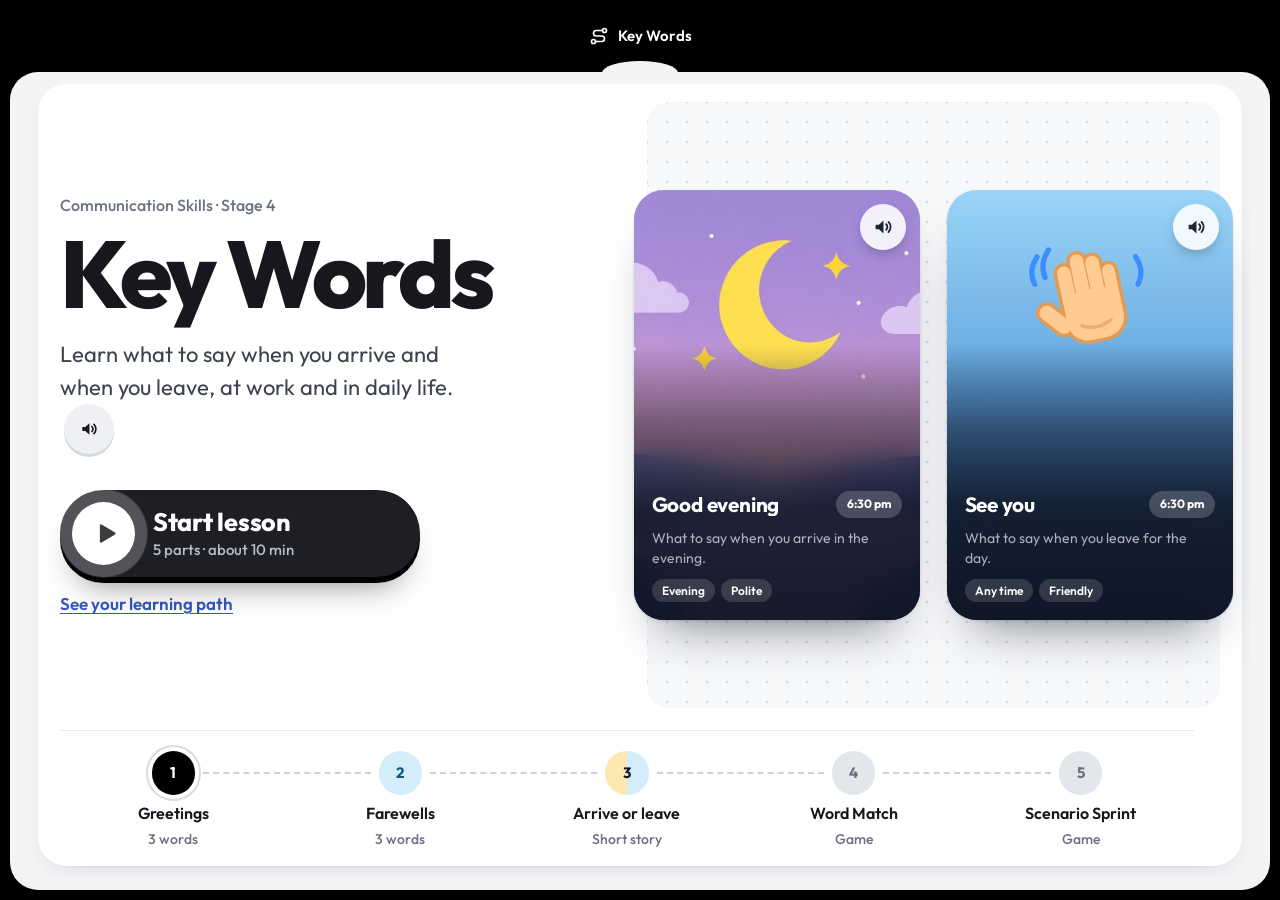
==== commit 11dc6761: "fixing ui 1" ====
--- a/index.html
+++ b/index.html
@@ -14,7 +14,7 @@
 <script src="lib/gsap.min.js"></script>
 <script src="js/motion.js" defer></script>
 <script src="kit/commkit.js"></script>
-<link rel="stylesheet" href="css/kw.css?v=20261118i">
+<link rel="stylesheet" href="css/kw.css?v=20261120m">
 </head>
 <body data-kind="speak" data-view="welcome">
 
@@ -31,7 +31,7 @@
 
 <header class="topbar" id="topbar">
   <nav class="nav" aria-label="Main">
-    <a href="#main" data-stage="home" aria-current="page" title="Back to your learning path"><svg viewBox="0 0 24 24" fill="none" stroke="currentColor" stroke-width="1.8" stroke-linecap="round" stroke-linejoin="round" aria-hidden="true"><circle cx="6" cy="18" r="2.2"/><circle cx="18" cy="6" r="2.2"/><path d="M8.2 18H15a3 3 0 0 0 0-6H9a3 3 0 0 1 0-6h6.8"/></svg><span class="lbl" id="nav-lbl">Learning path</span></a>
+    <a href="#main" data-stage="home" aria-current="page" title="Back to your learning path"><svg viewBox="0 0 24 24" fill="none" stroke="currentColor" stroke-width="1.8" stroke-linecap="round" stroke-linejoin="round" aria-hidden="true"><circle cx="6" cy="18" r="2.2"/><circle cx="18" cy="6" r="2.2"/><path d="M8.2 18H15a3 3 0 0 0 0-6H9a3 3 0 0 1 0-6h6.8"/></svg><svg class="nav-sprout" viewBox="0 0 24 24" aria-hidden="true"><path d="M12 21v-8.5" fill="none" stroke="#2fae62" stroke-width="2.4" stroke-linecap="round"/><path d="M12 13.5C11.6 8.6 8.6 5.6 3.4 5.4c.1 5 3.3 8.1 8.6 8.1z" fill="#4cc874"/><path d="M12 11.6c.2-4.9 3.4-7.9 8.6-8 0 4.9-3.4 7.9-8.6 8z" fill="#2fae62"/></svg><span class="lbl" id="nav-lbl">Learning path</span></a>
   </nav>
 </header>
 
@@ -74,8 +74,7 @@
           <div class="map-main">
             <header class="unit">
               <div>
-                <p class="unit-kicker">Communication Skills · Segment 1</p>
-                <h1 class="unit-title">Your learning path</h1>
+                <h1 class="unit-title"><span class="unit-ico" aria-hidden="true"><svg viewBox="0 0 24 24"><rect x="3" y="12" width="4.2" height="9" rx="1.3" fill="#4cc874"/><rect x="9.9" y="7" width="4.2" height="14" rx="1.3" fill="#2fae62"/><rect x="16.8" y="3" width="4.2" height="18" rx="1.3" fill="#4cc874"/></svg></span>Your learning path</h1>
                 <p class="unit-sub">Greetings and goodbyes, a short read, then a quick check.</p>
               </div>
               <div class="unit-prog"><span class="unit-bar" role="img" id="unit-bar"><i></i></span><span id="unit-n">0 of 3 done</span></div>
@@ -89,10 +88,12 @@
           <aside class="map-side" aria-label="Your progress">
             <section class="dc upnext" id="upnext" aria-live="polite"></section>
             <section class="dc words-known" id="words-known"></section>
-            <section class="stats map-stats" id="map-stats" aria-label="Your progress in numbers"></section>
           </aside>
         </div>
       </div>
+      <div class="actionbar"><div class="actionbar-in">
+        <button type="button" class="btn secondary back-btn map-back" data-go="intro" aria-label="Back to Key Words"><i data-ui="back"></i></button>
+      </div></div>
     </section>
 
     <!-- Key Words start screen: shown until Stage 4 is done; then the learning path is home -->
@@ -134,7 +135,7 @@
     <!-- 4a Greetings -->
     <section class="screen" data-screen="greetings" hidden>
       <div class="work">
-        <div class="instr sun"><span class="kind"><i data-ui="doorIn"></i>Arriving</span><p>Say these when you arrive. Tap a card to hear it, then tap Say it and say it yourself.</p><button type="button" class="read-btn" data-read="ins-greetings" data-text="Say these when you arrive. Tap a card to hear it, then tap Say it and say it yourself." aria-label="Read the instructions aloud"><i data-ui="speaker"></i></button></div>
+        <div class="instr sun"><p>Say these when you arrive. Tap a card to hear it, then say it yourself.</p><button type="button" class="read-btn" data-read="ins-greetings" data-text="Say these when you arrive. Tap a card to hear it, then say it yourself." aria-label="Read the instructions aloud"><i data-ui="speaker"></i></button></div>
         <div class="word-cards" data-set="greetings"></div>
       </div>
       <div class="actionbar"><div class="actionbar-in">
@@ -147,7 +148,7 @@
     <!-- 4b Farewells -->
     <section class="screen" data-screen="farewells" hidden>
       <div class="work">
-        <div class="instr sky"><span class="kind"><i data-ui="doorOut"></i>Leaving</span><p>Say these when you leave. Tap a card to hear it, then tap Say it and say it yourself.</p><button type="button" class="read-btn" data-read="ins-farewells" data-text="Say these when you leave. Tap a card to hear it, then tap Say it and say it yourself." aria-label="Read the instructions aloud"><i data-ui="speaker"></i></button></div>
+        <div class="instr sky"><p>Say these when you leave. Tap a card to hear it, then say it yourself.</p><button type="button" class="read-btn" data-read="ins-farewells" data-text="Say these when you leave. Tap a card to hear it, then say it yourself." aria-label="Read the instructions aloud"><i data-ui="speaker"></i></button></div>
         <div class="word-cards" data-set="farewells"></div>
       </div>
       <div class="actionbar"><div class="actionbar-in">
@@ -163,7 +164,6 @@
         <div class="story" id="story">
           <figure class="stage sun" id="stage">
             <div class="stage-art" id="stage-art">
-              <span class="kind" id="stage-tag"></span>
               <span class="stage-step" id="stage-step">1 of 2</span>
               <div class="say-bubble" id="bubble-ananya" aria-hidden="true"></div>
               <div class="say-bubble plain" id="bubble-teacher" aria-hidden="true"></div>
@@ -184,13 +184,13 @@
           <div class="instr"><p>Same evening. Same office. Only the direction changes.</p><span class="chip-soft"><i data-ui="moon"></i>Evening in both pictures</span><button type="button" class="read-btn" data-read="ins-recap" data-text="Same evening. Same office. Only the direction changes. Even in the evening, say Goodbye or See you when you leave." aria-label="Read the instructions aloud"><i data-ui="speaker"></i></button></div>
           <div class="compare">
             <figure class="scene sun">
-              <div class="scene-art" id="scene-arrive"><span class="kind"><i data-ui="doorIn"></i>Arriving</span></div>
+              <div class="scene-art" id="scene-arrive"></div>
               <div class="says">
                 <button type="button" class="say" data-id="good-evening" data-text="Good evening!"><i data-ui="speaker"></i>“Good evening!”</button>
               </div>
             </figure>
             <figure class="scene sky">
-              <div class="scene-art" id="scene-leave"><span class="kind"><i data-ui="doorOut"></i>Leaving</span></div>
+              <div class="scene-art" id="scene-leave"></div>
               <div class="says">
                 <button type="button" class="say" data-id="see-you" data-text="See you!"><i data-ui="speaker"></i>“See you!”</button>
                 <button type="button" class="say" data-id="goodbye" data-text="Goodbye!"><i data-ui="speaker"></i>“Goodbye!”</button>
@@ -482,9 +482,9 @@
 /* ---- Word icons (120 x 120) ---- */
 const HAND_SHAPES = '<rect x="38" y="30" width="12" height="44" rx="6"/><rect x="51" y="22" width="12" height="50" rx="6"/><rect x="64" y="26" width="12" height="46" rx="6"/><rect x="77" y="36" width="11" height="38" rx="5.5"/><rect x="38" y="54" width="50" height="44" rx="18"/><rect x="22" y="58" width="13" height="32" rx="6.5" transform="rotate(-40 28.5 74)"/>';
 const ICON = {
-  sunrise: () => `<svg class="ico" viewBox="0 0 120 120" aria-hidden="true"><g class="i-rays" stroke="#FFAA1A" stroke-width="7" stroke-linecap="round">${rays(60, 84, 40, 52, [160, 125, 90, 55, 20])}</g><path class="i-body" d="M30 84a30 30 0 0 1 60 0z" fill="#FFC93C"/><path d="M6 90Q32 76 60 85T114 86V100Q60 112 6 100z" fill="#7FCF7A"/><path d="M6 98Q60 88 114 98V100Q60 112 6 100z" fill="#5DBB63"/></svg>`,
-  sun: () => `<svg class="ico" viewBox="0 0 120 120" aria-hidden="true"><g class="i-rays" stroke="#FFAA1A" stroke-width="7" stroke-linecap="round">${rays(60, 60, 35, 47, [0, 45, 90, 135, 180, 225, 270, 315])}</g><circle class="i-body" cx="60" cy="60" r="26" fill="#FFC93C"/><path d="M47 55a14 14 0 0 1 12-10" stroke="#FFF3C4" stroke-width="5" stroke-linecap="round" fill="none"/></svg>`,
-  moon: () => `<svg class="ico" viewBox="0 0 120 120" aria-hidden="true"><g class="i-moon"><path d="${CRESCENT}" fill="#8B7CF6"/><path d="M40 44a26 26 0 0 0 2 30" stroke="#B3A8FF" stroke-width="5" stroke-linecap="round" fill="none"/></g><g class="i-spark" fill="#FFC21A"><path d="${sparkle(90, 34, 10)}"/><path d="${sparkle(100, 62, 6)}"/></g></svg>`,
+  sunrise: () => `<img class="ico scene scene-morning" src="assets/times/morning.jpg" alt="" width="600" height="600" draggable="false" decoding="async">`,
+  sun: () => `<img class="ico scene scene-afternoon" src="assets/times/afternoon.jpg" alt="" width="600" height="600" draggable="false" decoding="async">`,
+  moon: () => `<img class="ico scene scene-evening" src="assets/times/evening.jpg" alt="" width="600" height="600" draggable="false" decoding="async">`,
   walker: () => `<svg class="ico" viewBox="0 0 120 120" aria-hidden="true"><g stroke="#9DC3FF" stroke-width="4" stroke-linecap="round"><path d="M12 66h12"/><path d="M8 80h14"/></g><g class="i-fig">${person({ x: 50, y: 110, s: .84, face: 1, top: '#4F7FD6', bottom: '#1E2240', skin: '#C98B5E', wave: true, look: true, stride: 16 })}</g><g class="i-arrow" fill="none" stroke="#1F66D6" stroke-width="6" stroke-linecap="round" stroke-linejoin="round"><path d="M80 70h24"/><path d="M95 61l9 9-9 9"/></g></svg>`,
   hand: () => `<svg class="ico" viewBox="0 0 120 120" aria-hidden="true"><g class="i-waves" stroke="#3B8CFF" stroke-width="4.5" stroke-linecap="round" fill="none"><path d="M14 26Q6 38 12 50"/><path d="M24 20Q16 32 21 44"/><path d="M100 26Q108 38 102 50"/></g><g class="i-hand"><g transform="rotate(-12 62 70)"><g fill="#E39A55" stroke="#E39A55" stroke-width="6" stroke-linejoin="round">${HAND_SHAPES}</g><g fill="#FFCB91">${HAND_SHAPES}</g><path d="M50 84Q62 91 76 84" stroke="#E39A55" stroke-width="3" fill="none" stroke-linecap="round" opacity=".6"/></g></g></svg>`,
   calendar: () => {
@@ -501,9 +501,9 @@
 /* Note: the origin goes in BOTH from- and to-vars. If only the to-vars carry it,
    GSAP's smoothOrigin compensates for the change and the part ends up shifted. */
 const WIGGLE = {
-  sunrise: s => { gsap.fromTo($('.i-body', s), { y: 14 }, { y: 0, duration: .6, ease: 'back.out(1.6)' }); gsap.fromTo($('.i-rays', s), { scale: .5, opacity: 0, svgOrigin: '60 84' }, { scale: 1, opacity: 1, duration: .6, delay: .12, ease: 'back.out(2)', svgOrigin: '60 84' }); },
-  sun: s => { gsap.fromTo($('.i-rays', s), { rotation: 0, svgOrigin: '60 60' }, { rotation: 45, duration: .9, ease: 'power3.out', svgOrigin: '60 60' }); gsap.fromTo($('.i-body', s), { scale: .8, svgOrigin: '60 60' }, { scale: 1, duration: .7, ease: 'elastic.out(1,.4)', svgOrigin: '60 60' }); },
-  moon: s => { gsap.fromTo($('.i-moon', s), { rotation: -18, svgOrigin: '60 62' }, { rotation: 0, duration: .9, ease: 'elastic.out(1,.45)', svgOrigin: '60 62' }); gsap.fromTo($$('.i-spark path', s), { scale: 0, transformOrigin: '50% 50%' }, { scale: 1, duration: .5, stagger: .12, ease: 'back.out(3)', transformOrigin: '50% 50%' }); },
+  sunrise: s => { if (!s) return; const full = s.closest('.has-scene'); gsap.fromTo(s, full ? { scale: 1.08 } : { scale: .9, rotation: -3 }, { scale: 1, rotation: 0, duration: .6, ease: full ? 'power2.out' : 'back.out(2.2)', clearProps: 'transform' }); },
+  sun: s => { if (!s) return; const full = s.closest('.has-scene'); gsap.fromTo(s, full ? { scale: 1.08 } : { scale: .9, rotation: -3 }, { scale: 1, rotation: 0, duration: .6, ease: full ? 'power2.out' : 'back.out(2.2)', clearProps: 'transform' }); },
+  moon: s => { if (!s) return; const full = s.closest('.has-scene'); gsap.fromTo(s, full ? { scale: 1.08 } : { scale: .9, rotation: -3 }, { scale: 1, rotation: 0, duration: .6, ease: full ? 'power2.out' : 'back.out(2.2)', clearProps: 'transform' }); },
   walker: s => { gsap.fromTo($('.i-fig', s), { x: -10 }, { x: 0, duration: .6, ease: 'power2.out' }); const arm = $('.arm-w', s); if (arm) { const o = arm.dataset.origin, d = Number(arm.dataset.dir); gsap.fromTo(arm, { rotation: 0, transformOrigin: o }, { rotation: 18 * d, duration: .18, repeat: 5, yoyo: true, ease: 'sine.inOut', transformOrigin: o }); } gsap.fromTo($('.i-arrow', s), { x: -8, opacity: .3 }, { x: 0, opacity: 1, duration: .5, ease: 'power2.out' }); },
   hand: s => { gsap.fromTo($('.i-hand', s), { rotation: 0, svgOrigin: '62 100' }, { keyframes: { rotation: [0, 18, -12, 14, -6, 0] }, duration: 1, ease: 'sine.inOut', svgOrigin: '62 100' }); gsap.fromTo($$('.i-waves path', s), { opacity: 0, scale: .6, transformOrigin: '50% 50%' }, { opacity: 1, scale: 1, duration: .4, stagger: .08, transformOrigin: '50% 50%' }); },
   calendar: s => { gsap.fromTo($('.i-badge', s), { scale: .3, rotation: -60, svgOrigin: '90 88' }, { scale: 1, rotation: 0, duration: .6, ease: 'back.out(2.5)', svgOrigin: '90 88' }); gsap.fromTo($('.i-next', s), { scale: .4, transformOrigin: '50% 50%' }, { scale: 1, duration: .6, ease: 'elastic.out(1,.4)', transformOrigin: '50% 50%' }); }
@@ -1054,13 +1054,13 @@
 const REVIEW = /[?&]review\b/.test(location.search);
 const PART_NAME = { greetings: 'Greetings', farewells: 'Farewells', compare: 'Arrive or leave', match: 'Word Match', sprint: 'Scenario Sprint' };
 const STAGES = [
-  { id: 's4', n: 4, name: 'Key Words', icon: 'chat', go: 'greetings', time: 'about 10 min', meta: '5 parts · about 10 min',
+  { id: 's4', n: 4, name: 'Key Words', icon: 'chat', go: 'greetings', time: 'about 10 min', meta: '5 parts · about 10 min', items: [['grid', '5 parts'], ['clock', 'about 10 min']],
     about: 'What to say when you arrive and when you leave, at work and in daily life.' },
-  { id: 's5', n: 5, name: 'Reading Card', icon: 'book', go: 'reading.html', time: '12 min', meta: '1 short read · 3 questions · 12 min', needs: 's4',
+  { id: 's5', n: 5, name: 'Reading Card', icon: 'book', go: 'reading.html', time: '12 min', meta: '1 short read · 3 questions · 12 min', items: [['book', '1 short read'], ['list', '3 questions'], ['clock', '12 min']], needs: 's4',
     about: 'A short read: greetings are actions as well as words, and even a handshake differs between cultures.' },
   { id: 's6', n: 6, soon: true },
   { id: 's7', n: 7, soon: true },
-  { id: 's8', n: 8, name: 'Quick Check', icon: 'clip', go: 'quick-check.html', time: '10 min', meta: '4 questions · 10 min · not graded', needs: 's5',
+  { id: 's8', n: 8, name: 'Quick Check', icon: 'clip', go: 'quick-check.html', time: '10 min', meta: '4 questions · 10 min · not graded', items: [['list', '4 questions'], ['clock', '10 min']], needs: 's5',
     about: 'A short self-check before you move on. Nothing new, and it is not graded.' }
 ];
 const BUILT = STAGES.filter(st => !st.soon);
@@ -1071,9 +1071,18 @@
 function markStage(id) { const d = Store.get(); Store.set({ stages: { ...(d.stages || {}), [id]: true } }); }
 const LOCK = '<svg viewBox="0 0 24 24" fill="none" stroke="currentColor" stroke-width="2.4" stroke-linecap="round" stroke-linejoin="round" aria-hidden="true"><rect x="5" y="11" width="14" height="9" rx="2"/><path d="M8 11V8a4 4 0 0 1 8 0v3"/></svg>';
 const CLIP = '<svg viewBox="0 0 24 24" width="22" height="22" fill="none" stroke="currentColor" stroke-width="2" stroke-linecap="round" stroke-linejoin="round" aria-hidden="true"><rect x="5" y="4" width="14" height="17" rx="2"/><path d="M9 3.5h6v3H9z"/><path d="m9 13.5 2 2 4-4.5"/></svg>';
+const MAPI = {
+  flag: '<svg viewBox="0 0 24 24" fill="none" stroke="currentColor" stroke-width="2.2" stroke-linecap="round" stroke-linejoin="round" aria-hidden="true"><path d="M5 21V4"/><path d="M5 4h12l-2.5 4.5L17 13H5"/></svg>',
+  plane: '<svg viewBox="0 0 24 24" fill="currentColor" aria-hidden="true"><path d="M2.5 12c0-.8.6-1.4 1.4-1.4H19c1.4 0 2.5.6 2.5 1.4s-1.1 1.4-2.5 1.4H3.9c-.8 0-1.4-.6-1.4-1.4z"/><path d="M9.6 10.7 6.9 3.5h2.4l5.2 7.2zM9.6 13.3l-2.7 7.2h2.4l5.2-7.2zM3.7 10.8 2.5 7.5h1.8l2.6 3.3zM3.7 13.2l-1.2 3.3h1.8l2.6-3.3z"/></svg>',
+  list: '<svg viewBox="0 0 24 24" fill="none" stroke="currentColor" stroke-width="2.2" stroke-linecap="round" aria-hidden="true"><path d="M9 6h11M9 12h11M9 18h11"/><circle cx="4.5" cy="6" r=".6" fill="currentColor"/><circle cx="4.5" cy="12" r=".6" fill="currentColor"/><circle cx="4.5" cy="18" r=".6" fill="currentColor"/></svg>',
+  play: '<svg viewBox="0 0 24 24" aria-hidden="true"><path d="M7 4.8v14.4c0 .8.9 1.3 1.6.9l11.3-7.2c.6-.4.6-1.4 0-1.8L8.6 3.9C7.9 3.5 7 4 7 4.8z" fill="currentColor"/></svg>',
+  target: '<svg viewBox="0 0 24 24" fill="none" stroke="currentColor" stroke-width="2.2" stroke-linecap="round" stroke-linejoin="round" aria-hidden="true"><circle cx="11" cy="13" r="8"/><circle cx="11" cy="13" r="4"/><path d="M11 13l9-9M16.5 4H20v3.5"/></svg>',
+  star: '<svg viewBox="0 0 24 24" fill="none" stroke="currentColor" stroke-width="2.2" stroke-linejoin="round" aria-hidden="true"><path d="M12 3.2l2.6 5.5 6 .8-4.4 4.1 1.1 5.9L12 16.6l-5.3 2.9 1.1-5.9-4.4-4.1 6-.8z"/></svg>'
+};
+const SPARK = c => `<svg class="spark" viewBox="0 0 32 32" aria-hidden="true"><path d="M5 17 1.5 14.5M11 9 9.5 4.5M20 10.5 23.5 7" stroke="${c}" stroke-width="3.2" stroke-linecap="round" fill="none"/></svg>`;
 const DECOR = {
-  s4: () => `<div class="decor ananya" aria-hidden="true"><span class="decor-bubble">Good evening!</span><svg viewBox="0 0 110 160">${person({ x: 50, y: 154, s: 1.05, face: 1, wave: true, ...ANANYA })}</svg></div>`,
-  s5: () => `<div class="decor handshake" aria-hidden="true">${READ_ART}</div>`,
+  s4: () => `<div class="decor ananya" aria-hidden="true"><span class="decor-bubble">Good evening!</span><img src="assets/learning-path/waving-girl.png" alt="" width="1312" height="1199" decoding="async"></div>`,
+  s5: () => `<div class="decor handshake" aria-hidden="true"><img src="assets/learning-path/handshake.png" alt="" width="1536" height="1024" decoding="async"></div>`,
   s8: () => `<div class="decor times" aria-hidden="true">${ICON.sunrise()}${ICON.sun()}${ICON.moon()}</div>`
 };
 const Home = {
@@ -1090,11 +1099,11 @@
     $('#nodes').innerHTML = STAGES.map((st, i) => {
       const icon = st.soon ? `<span>${st.n}</span>` : st.icon === 'clip' ? CLIP : UI[st.icon];
       return `<li class="stop${PATH_X[i] > 0 ? ' label-left' : ''}" data-stage="${st.id}" style="--x:${PATH_X[i]}px">
-        <button type="button" class="node"${st.soon ? ' disabled' : ''}>${icon}<span class="flag ok" aria-hidden="true">${UI.check}</span><span class="flag lock" aria-hidden="true">${LOCK}</span></button>
+        <button type="button" class="node"${st.soon ? ' disabled' : ''}>${icon}<span class="flag ok" aria-hidden="true">${UI.check}</span><span class="flag lock" aria-hidden="true">${LOCK}</span>${st.soon ? '' : SPARK('#2fae62')}</button>
         <div class="stop-label"><span>Stage ${st.n}</span><b>${st.soon ? 'Coming soon' : st.name}</b>${st.soon ? '' : `<small>${st.time}</small>`}</div>
         ${DECOR[st.id] ? DECOR[st.id]() : ''}
       </li>`;
-    }).join('') + `<li class="stop end" data-stage="end" style="--x:${PATH_X[STAGES.length]}px"><span class="node" aria-hidden="true">${UI.trophy}</span><div class="stop-label"><span>Segment 1</span><b>Finish line</b></div></li>`;
+    }).join('') + `<li class="stop end" data-stage="end" style="--x:${PATH_X[STAGES.length]}px"><span class="node" aria-hidden="true">${UI.trophy}${SPARK('#E2A53A')}</span><div class="stop-label"><b><span class="flag-tile">${MAPI.flag}</span>Finish line</b></div></li>`;
     new ResizeObserver(() => { this.closePop(); this.drawPath(); }).observe($('#path'));
   },
   render() {
@@ -1124,19 +1133,20 @@
     const jd = this.justDone ? `<p class="un-done">${UI.check}${this.justDone.name} complete${this.justDone.id === 's4' ? ' · 6 new words' : ''}</p>` : '';
     if (current) {
       const step = resume && current.id === 's4' ? STEP[resume] : 0;
-      $('#upnext').innerHTML = `${jd}<p class="un-kicker">Up next · Stage ${current.n}</p><h2 class="un-title">${current.name}</h2><p class="un-about">${current.about}</p>
-        <p class="un-meta">${step ? `Part ${step} of 5: ${PART_NAME[resume]}` : current.meta}</p>
-        <button type="button" class="btn primary wide" data-act="stage-go" data-stage="${current.id}">${step ? 'Continue' : 'Start'}</button>`;
+      const ico = current.icon === 'clip' ? CLIP : UI[current.icon];
+      const items = step ? [['grid', `Part ${step} of 5: ${PART_NAME[resume]}`]] : current.items;
+      $('#upnext').innerHTML = `${jd}<p class="un-kicker">Up next · Stage ${current.n}</p>
+        <div class="un-row"><span class="un-ico" aria-hidden="true">${ico}</span><div class="un-text"><h2 class="un-title">${current.name}</h2><p class="un-about">${current.about}</p></div></div>
+        <ul class="un-meta">${items.map(([i, t]) => `<li>${MAPI[i] || UI[i]}<span>${t}</span></li>`).join('')}</ul>
+        <button type="button" class="btn primary wide un-go" data-act="stage-go" data-stage="${current.id}">${MAPI.play}${step ? 'Continue' : 'Start'}</button>`;
     } else {
       $('#upnext').innerHTML = `${jd}<span class="un-trophy">${UI.trophy}</span><h2 class="un-title">Segment 1 complete</h2><p class="un-about">You finished every stage. Tap any stage on the path to practise it again.</p>`;
     }
     const chip = id => `<button type="button" class="wk ${WORDS[id].kind}" data-id="${id}" aria-label="Hear ${WORDS[id].text}">${WORDS[id].text}${UI.speaker}</button>`;
-    const group = (kind, ids) => `<div class="wk-group"><p class="wk-label">${kind === 'sun' ? UI.doorIn + 'Arriving' : UI.doorOut + 'Leaving'}</p><div class="wk-chips">${ids.map(chip).join('')}</div></div>`;
-    $('#words-known').innerHTML = `<div class="dc-head"><span class="dc-ico">${UI.chat}</span><h2>Words you know</h2><span class="dc-meta">${done.s4 ? '6 words' : '0 of 6'}</span></div>`
+    const group = (kind, ids) => `<div class="wk-group ${kind}"><p class="wk-label">${MAPI.plane}${kind === 'sun' ? 'Arriving' : 'Leaving'}</p><div class="wk-chips">${ids.map(chip).join('')}</div></div>`;
+    $('#words-known').innerHTML = `<div class="wk-head"><span class="wk-ico" aria-hidden="true">${UI.book}</span><h2>Words you know</h2><span class="wk-count">${done.s4 ? '6 words' : '0 of 6'}</span></div>`
       + (done.s4 ? group('sun', GREETINGS) + group('sky', FAREWELLS)
         : `<p class="wk-note">Finish Key Words to collect your first six words.</p><div class="wk-chips" aria-hidden="true">${'<span class="wk ghost"></span>'.repeat(6)}</div>`);
-    const best = Store.get().best;
-    $('#map-stats').innerHTML = `<div class="stat"><b>${n}/${BUILT.length}</b><span>Stages</span></div><div class="stat mint"><b>${done.s4 ? 6 : 0}</b><span>Words</span></div><div class="stat dashed"><b>${best !== undefined ? `${best}/5` : '–'}</b><span>Best Sprint</span></div>`;
   },
   /* the dotted path through every stop, and the green part up to the next stage */
   points() {
@@ -1162,7 +1172,8 @@
     if (!path || !path.offsetParent) return;
     const pts = this.points(), svg = $('#path-line'), pr = path.getBoundingClientRect();
     svg.setAttribute('viewBox', `0 0 ${pr.width.toFixed(0)} ${pr.height.toFixed(0)}`);
-    svg.innerHTML = `<path class="base" d="${this.d(pts, pts.length - 1)}"/><path class="prog" d="${this.d(pts, this.reach())}"/>`;
+    const all = this.d(pts, pts.length - 1), prog = this.d(pts, this.reach());
+    svg.innerHTML = `<path class="base-edge" d="${all}"/><path class="base" d="${all}"/><path class="prog-edge" d="${prog}"/><path class="prog" d="${prog}"/>`;
   },
   /* a stage was just finished: it pops green with confetti, the path fills to the next stage, which opens */
   celebrate(st) {
@@ -1172,13 +1183,13 @@
     li.scrollIntoView({ block: 'center' });
     this.drawPath();
     if (RM) return;
-    const prog = $('#path-line .prog'), full = prog.getTotalLength();
+    const prog = $$('#path-line .prog, #path-line .prog-edge'), full = prog[0].getTotalLength();
     const tmp = document.createElementNS('http://www.w3.org/2000/svg', 'path');
     tmp.setAttribute('d', this.d(this.points(), from));
     $('#path-line').append(tmp);
     const part = tmp.getTotalLength();
     tmp.remove();
-    gsap.fromTo(prog, { attr: { 'stroke-dasharray': `${part} ${full + 20}` } }, { attr: { 'stroke-dasharray': `${full} ${full + 20}` }, duration: 1.1, delay: .75, ease: 'power2.inOut', onComplete: () => prog.removeAttribute('stroke-dasharray') });
+    gsap.fromTo(prog, { attr: { 'stroke-dasharray': `${part} ${full + 20}` } }, { attr: { 'stroke-dasharray': `${full} ${full + 20}` }, duration: 1.1, delay: .75, ease: 'power2.inOut', onComplete: () => prog.forEach(p => p.removeAttribute('stroke-dasharray')) });
     gsap.fromTo(node, { scale: .55 }, { scale: 1, duration: .8, ease: 'elastic.out(1,.45)', delay: .2, clearProps: 'transform' });
     setTimeout(() => window.Motion && Motion.confetti(node, 44), 320);
     gsap.fromTo('#upnext', { y: 14, scale: .97 }, { y: 0, scale: 1, duration: .6, ease: 'back.out(2)', delay: .3, clearProps: 'transform' });
@@ -1301,10 +1312,16 @@
   build() {
     $$('.home-board .hword-slot').forEach(slot => {
       const id = slot.dataset.id, w = WORDS[id], arrive = w.kind === 'sun';
-      slot.outerHTML = `<button type="button" class="dc hword home-note ${w.kind}" data-id="${id}" aria-label="Hear ${w.text}">
-        <span class="dc-head"><span class="dc-ico">${arrive ? UI.doorIn : UI.doorOut}</span><span>${arrive ? 'Arriving' : 'Leaving'}</span></span>
-        <span class="dc-body">${ICON[w.icon]()}<span class="hw-text">${w.text}</span></span>
-        <span class="dc-foot"><span class="dpill">${UI.clock}6:30 pm</span><span class="dround dark" aria-hidden="true">${UI.speaker}</span></span>
+      const scene = ['sunrise', 'sun', 'moon'].includes(w.icon);
+      slot.outerHTML = `<button type="button" class="dc hword home-note photo ${w.kind}${scene ? ' has-scene' : ''}" data-id="${id}" aria-label="Hear ${w.text}">
+        <span class="hw-pic">${ICON[w.icon]()}</span>
+        <span class="hw-blur" aria-hidden="true"></span>
+        <span class="hw-sound" aria-hidden="true">${UI.speaker}</span>
+        <span class="hw-info">
+          <span class="hw-row"><span class="hw-text">${w.text}</span><span class="hw-time">${UI.clock}6:30 pm</span></span>
+          <span class="hw-desc">${arrive ? 'What to say when you arrive in the evening.' : 'What to say when you leave for the day.'}</span>
+          <span class="hw-chips"><span class="hw-chip">${arrive ? 'Evening' : 'Any time'}</span><span class="hw-chip">${arrive ? 'Polite' : 'Friendly'}</span></span>
+        </span>
       </button>`;
     });
   },
@@ -1373,28 +1390,54 @@
   gsap.fromTo(el, { y: 0 }, { y: -7, duration: .16, yoyo: true, repeat: 1, ease: 'power2.out', clearProps: 'transform' });
 }
 /* time of day shown in each word card's head */
+const WTONE = { 'good-morning': 'peach', 'good-afternoon': 'sky', 'good-evening': 'lilac', 'goodbye': 'sky', 'see-you': 'sky', 'see-you-tomorrow': 'sky' };
+const WDESC = { 'good-morning': 'What to say when you arrive in the morning.', 'good-afternoon': 'What to say when you arrive in the afternoon.', 'good-evening': 'What to say when you arrive in the evening.',
+  'goodbye': 'What to say when you leave, at any time of day.', 'see-you': 'A friendly way to say goodbye when you leave.', 'see-you-tomorrow': 'Say it only when you will meet again tomorrow.' };
+const WREG = { 'good-morning': 'Polite', 'good-afternoon': 'Polite', 'good-evening': 'Polite', 'goodbye': 'Polite', 'see-you': 'Friendly', 'see-you-tomorrow': 'Friendly' };
 const WMETA = { 'good-morning': 'Morning', 'good-afternoon': 'Afternoon', 'good-evening': 'Evening', 'goodbye': 'Any time', 'see-you': 'Any time', 'see-you-tomorrow': 'Tomorrow' };
 
 const splitChars = text => text.split(' ').map(w => `<span class="wd">${[...w].map(c => `<span class="ch">${c}</span>`).join('')}</span>`).join(' ');
+/* Greetings: each card starts blank, filled with moving liquid; tapping drains it to reveal the picture, then the words */
+const WAVE = '<path d="M0 10Q12.5 0 25 10T50 10T75 10T100 10T125 10T150 10T175 10T200 10V20H0Z"/>';
+const LIQUID = (n) => `<span class="wc-liquid" aria-hidden="true"><span class="wl-body"><svg class="wl-wave back" viewBox="0 0 200 20" preserveAspectRatio="none">${WAVE}</svg><svg class="wl-wave front" viewBox="0 0 200 20" preserveAspectRatio="none">${WAVE}</svg><span class="wl-fill"></span></span><span class="wl-hint"><svg viewBox="0 0 24 24" aria-hidden="true"><circle cx="12" cy="12" r="4" fill="currentColor"/><circle class="wl-ring" cx="12" cy="12" r="9" fill="none" stroke="currentColor" stroke-width="2"/></svg>Tap to reveal</span></span>`;
+function revealCard(card) {
+  const box = card.closest('.wword'), cover = $('.wc-liquid', card);
+  box.classList.remove('is-blank');
+  if (!cover) return;
+  if (RM) { cover.remove(); return; }
+  const body = $('.wl-body', cover), info = $('.hw-info', card), img = $('.hw-pic .ico', card);
+  gsap.set(info, { autoAlpha: 0, y: 36 });
+  gsap.set([$('.hw-sound', card)], { scale: 0 });
+  gsap.timeline({ onComplete: () => cover.remove() })
+    .to($('.wl-hint', cover), { autoAlpha: 0, scale: .8, duration: .18 }, 0)
+    .to(body, { y: -14, duration: .2, ease: 'power1.out' }, 0)                                   // the liquid lifts a little...
+    .to(cover, { backgroundColor: 'rgba(255,255,255,0)', duration: .35, ease: 'power1.out' }, .12)
+    .to(body, { y: () => cover.clientHeight + 40, duration: 1, ease: 'power2.in' }, .2)        // ...then drains away
+    .fromTo(img, { scale: 1.14 }, { scale: 1, duration: 1.3, ease: 'power2.out', clearProps: 'transform' }, .2)
+    .to(info, { autoAlpha: 1, y: 0, duration: .55, ease: 'back.out(1.6)', clearProps: 'transform,opacity,visibility' }, 1.0)
+    .fromTo(info.children, { y: 12, autoAlpha: 0 }, { y: 0, autoAlpha: 1, duration: .4, stagger: .07, ease: 'power2.out', clearProps: 'transform,opacity,visibility' }, 1.1)
+    .to($('.hw-sound', card), { scale: 1, duration: .45, ease: 'back.out(2.6)', clearProps: 'transform' }, 1.2);
+}
 function buildWordCards() {
   [['greetings', GREETINGS], ['farewells', FAREWELLS]].forEach(([set, ids]) => {
     $(`[data-set="${set}"]`).innerHTML = ids.map(id => {
       const w = WORDS[id], arrive = w.kind === 'sun';
-      return `<div class="dc wword ${w.kind}" data-id="${id}">
-        <button type="button" class="wcard" data-id="${id}" aria-label="Tap to hear a word. ${w.alt}.">
-          <span class="dc-head"><span class="dc-ico" title="${arrive ? 'Arriving' : 'Leaving'}">${arrive ? UI.doorIn : UI.doorOut}</span><span>${WMETA[id]}</span></span>
-          <span class="dc-body wcard-body">
-            <span class="wcard-speak" aria-hidden="true">${UI.speaker}</span>
-            ${ICON[w.icon]()}
-            <span class="wcard-word"><span class="wcard-hint">Tap to hear</span><span class="wcard-text">${splitChars(w.text)}</span></span>
+      const scene = ['sunrise', 'sun', 'moon'].includes(w.icon), tone = WTONE[id] || (arrive ? 'peach' : 'sky');
+      const blank = set === 'greetings';
+      return `<div class="dc wword photo ${w.kind} t-${tone}${blank ? ' is-blank' : ''}" data-id="${id}">
+        <button type="button" class="wcard" data-id="${id}" aria-label="${blank ? `Hidden greeting ${ids.indexOf(id) + 1} of 3. Tap to reveal and hear it.` : `Hear ${w.text}. ${w.alt}.`}">
+          ${blank ? LIQUID() : ''}
+          <span class="hw-pic${scene ? ' has-scene' : ''}">${ICON[w.icon]()}</span>
+          <span class="hw-blur" aria-hidden="true"></span>
+          <span class="hw-shade" aria-hidden="true"></span>
+          <span class="hw-sound" aria-hidden="true">${UI.speaker}</span>
+          <span class="wcard-check" aria-hidden="true">${UI.check}</span>
+          <span class="hw-info">
+            <span class="hw-row"><span class="hw-text">${w.text}</span><span class="hw-time">${WMETA[id]}</span></span>
+            <span class="hw-desc">${WDESC[id]}</span>
+            <span class="hw-chips"><span class="hw-chip">${arrive ? 'Greeting' : 'Farewell'}</span><span class="hw-chip">${WREG[id]}</span></span>
           </span>
-          <span class="wcard-check" aria-hidden="true">${UI.check}</span>
         </button>
-        <div class="dc-foot">
-          <span class="dpill wcard-status">New</span>
-          <button type="button" class="mic mic-pill say-word" data-id="${id}" aria-label="Say ${w.text}">${UI.mic}<span>Say it</span></button>
-          <p class="speak-msg" aria-live="polite"></p>
-        </div>
       </div>`;
     }).join('');
     const scr = screenEl(set);
@@ -1402,31 +1445,23 @@
     $('[data-next]', scr).disabled = true;
   });
 }
-/* the foot pill: New -> Heard */
-function markHeard(box, animate) {
-  const pill = $('.wcard-status', box);
-  pill.textContent = 'Heard 👏';
-  pill.classList.add('done');
-  if (animate && !RM) gsap.fromTo(pill, { scale: .7 }, { scale: 1, duration: .45, ease: 'back.out(3)', delay: .3 });
-}
 function tapWord(card) {
   const id = card.dataset.id, w = WORDS[id];
   const set = card.closest('.word-cards'), scr = card.closest('.screen'), box = card.closest('.wword');
   $$('.wword.is-active', set).forEach(c => { if (c !== box) c.classList.remove('is-active'); });
   box.classList.add('is-active');
-  bumpCard(box);
-  WIGGLE[w.icon]($('svg.ico', card));
-  gsap.fromTo($('.wcard-speak', card), { scale: 1 }, { scale: 1.2, duration: .16, repeat: 5, yoyo: true, ease: 'sine.inOut' });
+  const blank = !!$('.wc-liquid', card);
+  if (blank) revealCard(card);
+  else {
+    bumpCard(box);
+    WIGGLE[w.icon]($('.ico', card));
+    gsap.fromTo($('.hw-sound', card), { scale: 1 }, { scale: 1.15, duration: .16, repeat: 5, yoyo: true, ease: 'sine.inOut' });
+  }
   Voice.play(id, w.text);
   if (card.classList.contains('is-heard')) return;
   card.classList.add('is-heard');
-  card.setAttribute('aria-label', `${w.text}. Tap to hear again.`);
-  const text = $('.wcard-text', card);
-  gsap.to($('.wcard-hint', card), { autoAlpha: 0, y: -6, duration: .15 });
-  gsap.set(text, { visibility: 'visible' });
-  gsap.fromTo($$('.ch', text), { y: 16, autoAlpha: 0 }, { y: 0, autoAlpha: 1, duration: .4, stagger: .035, ease: 'back.out(2.2)', delay: .08 });
-  gsap.fromTo($('.wcard-check', card), { scale: 0 }, { scale: 1, duration: .45, ease: 'back.out(3)', delay: .35 });
-  markHeard(box, true);
+  card.setAttribute('aria-label', `${w.text}. Heard. Tap to hear again.`);
+  gsap.fromTo($('.wcard-check', card), { scale: 0 }, { scale: 1, duration: .45, ease: 'back.out(3)', delay: blank && !RM ? 1.35 : .2 });
   saveHeard();
   const n = $$('.wcard.is-heard', set).length;
   const nEl = $('.heard-n', scr);
@@ -1452,11 +1487,10 @@
       const card = $(`[data-set="${set}"] .wcard[data-id="${id}"]`);
       if (!card) return;
       card.classList.add('is-heard');
-      card.setAttribute('aria-label', `${WORDS[id].text}. Tap to hear again.`);
-      gsap.set($('.wcard-hint', card), { autoAlpha: 0 });
-      gsap.set($('.wcard-text', card), { visibility: 'visible' });
+      card.setAttribute('aria-label', `${WORDS[id].text}. Heard. Tap to hear again.`);
+      $('.wc-liquid', card)?.remove();
+      card.closest('.wword').classList.remove('is-blank');
       gsap.set($('.wcard-check', card), { scale: 1 });
-      markHeard(card.closest('.wword'), false);
     });
     const scr = screenEl(set), n = $$(`[data-set="${set}"] .wcard.is-heard`).length;
     $('.heard-n', scr).textContent = n;
@@ -1536,7 +1570,6 @@
     const leaving = step === 2, stage = $('#stage');
     stage.classList.toggle('sun', !leaving);
     stage.classList.toggle('sky', leaving);
-    $('#stage-tag').innerHTML = leaving ? `${UI.doorOut}Leaving` : `${UI.doorIn}Arriving`;
     $('#stage-step').textContent = `${step} of 2`;
     $('#compare-status').textContent = `Question ${step} of 2`;
   },
@@ -1671,7 +1704,7 @@
     tl.to(['#story-q', '#story-options'], { autoAlpha: 0, duration: .2 }, 0)
       .call(() => this.setQuestion(2), null, .22)
       .to('#story-q', { autoAlpha: 1, duration: .3 }, .25)
-      .call(() => { this.setLook(2); this.arrows(2); gsap.fromTo('#stage-tag', { scale: .6 }, { scale: 1, duration: .45, ease: 'back.out(2.5)' }); }, null, .3)
+      .call(() => { this.setLook(2); this.arrows(2); }, null, .3)
       // Ananya turns around...
       .to(pose, { scaleX: 0, duration: .16, ease: 'power2.in', transformOrigin: '50% 50%' }, .35)
       .call(() => { this.setPose(true); const arm = $('.arm-w', w); if (arm && !RM) this.loops.push(waveLoop(arm)); }, null, .51)
@@ -1815,7 +1848,7 @@
     gsap.fromTo([a, b], { scale: 1 }, { scale: 1.08, duration: .18, yoyo: true, repeat: 1, ease: 'power2.out' });
     gsap.fromTo([a, b].map(c => $('.mcard-check', c)), { scale: 0 }, { scale: 1, duration: .45, ease: 'back.out(3)', delay: .15 });
     const iconCard = a.dataset.face === 'icon' ? a : b;
-    WIGGLE[w.icon]($('svg.ico', iconCard));
+    WIGGLE[w.icon]($('.ico', iconCard));
     this.open = []; this.lock = false;
     this.n++;
     this.tally(true);
@@ -2109,7 +2142,7 @@
     if (t.classList.contains('say-word')) return sayWord(t);
     if (t.id === 'sprint-mic') return sayAnswer(t, '#sprint-card .opt', '#sprint-say-msg', b => Sprint.answer(b, 'voice'));
     if (t.classList.contains('node')) return Home.pop(t.closest('.stop'));
-    if (t.classList.contains('home-note')) { const w = WORDS[t.dataset.id]; bumpCard(t); WIGGLE[w.icon]($('svg.ico', t)); return Voice.play(t.dataset.id, w.text); }
+    if (t.classList.contains('home-note')) { const w = WORDS[t.dataset.id]; bumpCard(t); WIGGLE[w.icon]($('.ico', t)); return Voice.play(t.dataset.id, w.text); }
     if (t.classList.contains('wk')) { if (!RM) gsap.fromTo(t, { scale: .92 }, { scale: 1, duration: .35, ease: 'back.out(3)', clearProps: 'transform' }); return Voice.play(t.dataset.id, WORDS[t.dataset.id].text); }
     if (t.id === 'start' || t.id === 'restart') return Intro.go(t);
     if (t.dataset.act === 'stage-go' || t.dataset.act === 'stage-restart') return Home.go(t);
--- a/css/kw.css
+++ b/css/kw.css
@@ -936,11 +936,6 @@
   /* Scenario Sprint: the scene sized from the height; four answers as 2 x 2 */
   .sprint-art{width:min(100%,calc((100dvh - 380px) * 320 / 200))}
   .sprint .options,.bigq .options{grid-template-columns:1fr 1fr}
-  /* end screen: score and what to practise on the left, the two word lists on the right */
-  .screen[data-screen="end"]>.work{grid-template-columns:minmax(0,1fr) minmax(0,1fr);grid-template-areas:"score recap" "practise recap" ". recap"}
-  #scoreCard{grid-area:score}
-  #practise{grid-area:practise}
-  .screen[data-screen="end"] .recap{grid-area:recap;align-self:start}
   /* learning path: the path gets the full height on the left; banner, Up next and words on the right */
   .home-map{grid-template-columns:minmax(0,1fr) 370px;grid-template-areas:"path unit" "path upnext" "path words" "path stats" "path .";grid-template-rows:auto auto auto auto 1fr;gap:12px 24px;align-items:start}
   .map-main,.map-side{display:contents}
@@ -973,9 +968,6 @@
   .check-btn{min-height:48px}
   .done-card .read-art{display:none}
   .review li{padding:9px 12px}
-  .stat{padding:8px 6px}
-  .stat b{font-size:1.375rem}
-  .scorecard{gap:12px 18px}
 }
 @media (min-width:56.25em) and (max-height:57.5em){
   .un-done{padding:6px 10px;font-size:.8125rem}
@@ -983,11 +975,475 @@
   .wk-label{display:none}
   .wk{font-size:.8125rem;padding:4px 9px}
   .wk svg{width:12px;height:12px}
-  .scorecard .ring{width:72px;height:72px}
-  .lvl{font-size:1.125rem}
-  .scorecard p{margin-top:2px}
-  #practise .list{gap:8px}
-  #practise .list p{font-size:.9375rem;line-height:1.45}
-  .recap-col ul{gap:6px}
-  .recap-word{min-height:40px;padding:8px 12px}
-}
+}
+
+/* ---------- Reading Card questions on wide screens: the question on the left, the passage on the right ---------- */
+@media (min-width:56.25em){
+  .screen[data-screen="readq"]>.work{display:flex;flex-direction:column;overflow:hidden}
+  .rq-layout{flex:1 1 auto;min-height:0;display:grid;grid-template-columns:minmax(0,1fr) minmax(0,1.05fr);gap:20px}
+  .rq-layout>.quiz{max-width:none;margin:0;min-height:0;overflow-y:auto;align-content:start;scrollbar-width:thin;padding:0 4px 8px}
+  .rq-layout .show-text{display:none}
+  .rq-layout .bigq .options{grid-template-columns:1fr}
+  .rq-side{min-height:0;display:flex;flex-direction:column}
+  .rq-side>.reading{flex:1 1 auto;min-height:0;overflow-y:auto;overscroll-behavior:contain;scrollbar-width:thin;align-content:start;padding:20px 22px 22px}
+  .rq-side .reading-head{position:sticky;top:-20px;z-index:3;margin:-20px -22px 0;padding:20px 22px 10px;background:var(--card);border-radius:var(--r-xl) var(--r-xl) 0 0}
+  .rq-side .read-art svg{width:150px}
+  .rq-side .reading-title{font-size:1.375rem}
+}
+@media (min-width:56.25em) and (max-height:57.5em){
+  .rq-layout .bigq .question{font-size:1.25rem}
+  .rq-layout .choice{min-height:46px;padding:9px 14px;font-size:1rem}
+  .rq-layout .bigq .options{gap:8px}
+}
+
+/* ================= UI review fixes ================= */
+/* Start screen: the card stretches to fill its box (base.css pins .work content to the top, which left a grey band) */
+.screen[data-screen="intro"]>.work>.home{align-self:stretch}
+
+/* One way forward at a time: while the answer sheet is up, its button is the only one that moves on */
+body.kw-sheet .actionbar .btn.primary{visibility:hidden}
+/* Reading Card and Quick Check questions: Check sits in the card, under the answers; no second Check in the top bar */
+#rq-next,#qc-next{display:none}
+/* Closing screens of Stage 5 and 8 on wide screens: the card's own button is the one way on (phones keep the top one too) */
+@media (min-width:56.25em){
+  .screen[data-screen="readdone"] .actionbar .btn.primary,.screen[data-screen="checkdone"] .actionbar .btn.primary{display:none}
+}
+
+/* Closing titles: base.css's ".card h2" (18px) was beating ".done-title" */
+.done-card .done-title{margin:0;font-size:clamp(1.75rem,1.3rem + 1.8vw,2.5rem);font-weight:750;letter-spacing:-.03em;line-height:1.1}
+.done-card .done-title.big{font-size:clamp(2.25rem,1.6rem + 2.6vw,3.25rem)}
+
+/* "Tap to hear": dark text in the card's own colour (grey on yellow or blue was too faint) */
+.wword .wcard-hint{color:var(--c-ink,var(--text))}
+
+/* Counters: the question card already says "1 of 5", so the picture doesn't repeat it */
+.stage-step,.sprint-count{display:none}
+
+/* Pictures use the height that was left empty under them (story, recap, Scenario Sprint) */
+@media (min-width:56.25em){
+  .story,.sprint,#recap{container-type:inline-size}
+  .story{grid-template-columns:auto minmax(0,1fr)}
+  .stage-art{width:min(calc(100cqw - 400px),calc((100dvh - 300px) * 440 / 340))}
+  .sprint{grid-template-columns:auto minmax(0,1fr)}
+  .sprint-art{width:min(calc(100cqw - 440px),calc((100dvh - 380px) * 320 / 200))}
+  #recap .compare{max-width:none;width:min(calc(100cqw - 400px),calc((100dvh - 360px) * 600 / 340 + 22px))}
+}
+/* Greetings / Farewells on wide screens: the picture panels grow into the free height */
+@media (min-width:75em){
+  .wcard-body{min-height:clamp(180px,calc(100vh - 480px),440px)}
+}
+/* Reading done: keep the reading picture when the window is tall enough for it */
+@media (min-width:56.25em) and (min-height:53.75em){
+  .done-card .read-art{display:block}
+  .done-card .read-art svg{width:180px}
+}
+
+/* ================= Learning path, map style (from the user's mockup) =================
+   A wide light road with a 3D edge (green where you have been), big round 3D stops, a sky with clouds and a hill
+   with leaves at the bottom; on the right a dark banner, Up next with its own Start, the words, and three tiles. */
+/* top bar: a sprout beside "Learning path", and a round Back (to the Key Words start screen) */
+.nav-sprout{display:none}
+body[data-view="welcome"] .nav a[data-stage="home"]>svg:first-child{display:none}
+body[data-view="welcome"] .nav a[data-stage="home"] .nav-sprout{display:block;width:26px;height:26px}
+.actionbar .map-back{width:46px;height:46px;min-height:46px;padding:0;border-radius:50%;justify-content:center}
+
+/* the map fills the screen; scenery sits behind everything */
+body[data-view="welcome"] main{padding-bottom:0}
+.screen[data-screen="welcome"]>.work{align-content:stretch;padding-bottom:0}
+.screen[data-screen="welcome"] .home-map{align-self:stretch;padding-bottom:16px}
+.unit,.upnext,.words-known,.map-stats,.path{position:relative;z-index:1}
+/* scenery on the panel itself, so it spans the whole panel: clouds top left, a hill along the bottom */
+@media (min-width:48em){
+  body[data-view="welcome"] .panel{background:
+    url("data:image/svg+xml,%3Csvg xmlns='http://www.w3.org/2000/svg' viewBox='0 0 1200 140' preserveAspectRatio='none'%3E%3Cpath d='M0 78C170 34 360 40 560 78S930 126 1200 58V140H0Z' fill='%23e3f5e8'/%3E%3Cpath d='M0 108C230 78 470 86 720 110S1040 122 1200 96V140H0Z' fill='%23d2eedb'/%3E%3C/svg%3E") left bottom / 100% clamp(70px,13vh,130px) no-repeat,
+    radial-gradient(closest-side,#fff 30%,rgba(255,255,255,0)) -90px -70px / 420px 240px no-repeat,
+    radial-gradient(closest-side,#fff 25%,rgba(255,255,255,0)) 150px -10px / 300px 150px no-repeat,
+    radial-gradient(closest-side,rgba(255,255,255,.85) 20%,rgba(255,255,255,0)) -60px 46% / 320px 170px no-repeat,
+    var(--bg)}
+}
+
+/* the road */
+.path-line .base-edge{fill:none;stroke:#d8dce3;stroke-width:24;stroke-linecap:round;transform:translateY(5px)}
+.path-line .base{fill:none;stroke:#eaecf0;stroke-width:24;stroke-linecap:round;stroke-dasharray:none}
+.path-line .prog-edge{fill:none;stroke:#1f8a45;stroke-width:17;stroke-linecap:round;transform:translateY(4px)}
+.path-line .prog{fill:none;stroke:#3cba60;stroke-width:17;stroke-linecap:round}
+@media (max-width:37.49em){.path-line .base,.path-line .base-edge{stroke-width:18}.path-line .prog,.path-line .prog-edge{stroke-width:13}}
+
+/* the stops: one size token drives the nodes, their icons and where the labels sit */
+.path{--nd:76px}
+@media (min-width:56.25em){.path{--nd:clamp(60px,8.4vh,88px)}}
+.path .node{width:var(--nd);height:var(--nd);background:radial-gradient(circle at 35% 28%,#3b3e47,#16181d 68%);box-shadow:0 7px 0 #000,0 18px 26px -12px rgba(16,24,40,.5)}
+.path .node>svg:not(.spark){width:calc(var(--nd) * .42);height:calc(var(--nd) * .42)}
+.path .stop.is-done .node{background:radial-gradient(circle at 35% 28%,#63d68b,#2fae62 55%,#1f8a45);box-shadow:0 7px 0 #146c36,0 18px 26px -12px rgba(20,108,54,.55)}
+.path .stop.is-current .node{box-shadow:0 7px 0 #000,0 0 0 11px rgba(198,241,213,.9),0 0 0 12px rgba(47,174,98,.18),0 22px 30px -12px rgba(16,24,40,.5)}
+.path .stop.is-current .node::before{inset:-18px;border-width:3px}
+.path .stop.is-soon .node,.path .stop.is-locked .node,.path .stop.end .node{width:calc(var(--nd) * .86);height:calc(var(--nd) * .86);border:0;background:linear-gradient(180deg,#fff,#f1f3f6);color:#4b5160;
+  box-shadow:inset 0 0 0 4px #eef0f4,0 6px 0 #d3d7df,0 16px 24px -12px rgba(16,24,40,.32)}
+.path .stop.end .node{width:calc(var(--nd) * .94);height:calc(var(--nd) * .94)}
+.path .stop.is-soon .node{font-size:calc(var(--nd) * .3);font-weight:700}
+.path .stop.is-locked .node>svg:not(.spark){display:none}
+.path .stop.is-locked .flag.lock{inset:0;width:100%;height:100%;background:none;box-shadow:none;color:#4b5160}
+.path .stop.is-locked .flag.lock svg{width:38%;height:38%}
+.path .stop.end .node>svg:not(.spark){width:calc(var(--nd) * .46);height:calc(var(--nd) * .46)}
+.path .stop.end.is-done .node{background:radial-gradient(circle at 35% 28%,#ffd76a,#E2A53A 60%);box-shadow:0 6px 0 #a06a12,0 16px 24px -12px rgba(160,106,18,.5)}
+.path .flag{width:calc(var(--nd) * .4);height:calc(var(--nd) * .4);right:-8px;bottom:-6px}
+.path .flag svg{width:50%;height:50%}
+.start-bubble{bottom:calc(100% + 12px);padding:7px 15px;font-size:.9375rem}
+/* little sparkles: beside a finished stop, the trophy, Ananya's wave and the handshake */
+.spark{position:absolute;display:none;width:30px;height:30px;pointer-events:none;overflow:visible}
+.path .stop.is-done .node>svg.spark{display:block;width:30px;height:30px;top:-18px;right:-20px}
+.path .stop.end .node>svg.spark{display:block;width:30px;height:30px;top:-16px;left:-22px;transform:scaleX(-1)}
+.decor .spark{display:block}
+.decor.ananya{width:clamp(120px,10.5vw,150px)}
+.decor.ananya img,.decor.handshake img{display:block;width:100%;height:auto;object-fit:contain}
+.decor.ananya .decor-bubble{top:-24px}
+.decor.handshake{width:clamp(120px,10.5vw,150px);color:inherit;padding:0;background:none}
+.decor.handshake>svg:not(.spark){display:block;width:100%;height:auto}
+.decor.times{padding:16px 20px;border-radius:50%;background:radial-gradient(closest-side,rgba(253,232,176,.9),rgba(243,211,246,.45) 66%,rgba(243,211,246,0))}
+
+/* labels beside the stops */
+.path .stop-label{left:calc(50% + var(--nd) / 2 + 18px)}
+.path .stop.label-left .stop-label{left:auto;right:calc(50% + var(--nd) / 2 + 18px)}
+.stop-label span{font-size:.8125rem;font-weight:600}
+.stop-label b{font-size:1.25rem;font-weight:750;letter-spacing:-.01em}
+.stop-label small{font-size:.875rem}
+.stop.is-locked .stop-label b{color:var(--text);font-weight:750}
+.stop.is-soon .stop-label b{color:#6a7080;font-weight:700}
+.stop.is-current .stop-label>span{justify-self:start;padding:2px 10px;border-radius:99px;background:var(--mint);color:var(--mint-ink);font-weight:700}
+.stop.label-left.is-current .stop-label>span{justify-self:end}
+.path .stop.end .stop-label{background:none}
+.stop.end .stop-label b{display:flex;align-items:center;gap:10px}
+.flag-tile{display:grid;place-items:center;width:34px;height:34px;border-radius:10px;background:var(--mint);color:var(--mint-ink)}
+.flag-tile svg{width:18px;height:18px}
+
+/* right column: the dark banner */
+.unit{gap:12px;padding:18px 22px 20px;background:linear-gradient(180deg,#1f2128,#0d0e11)}
+.unit-title{display:flex;align-items:center;gap:12px;font-family:var(--kw-display)}
+.unit-ico{display:grid;place-items:center;flex:none;width:34px;height:34px}
+.unit-ico svg{width:32px;height:32px}
+.unit-sub{margin:8px 0 0;font-size:.9375rem;line-height:1.4;color:#d4d7de}
+.unit-prog{font-size:.9375rem;color:#fff}
+.unit-bar{height:12px;background:#3a3d45}
+.unit-bar i{background:linear-gradient(90deg,#4cc874,#3cba60)}
+/* Up next */
+.upnext{gap:12px;padding:16px 20px 20px}
+.un-kicker{justify-self:start;padding:3px 12px;border-radius:99px;background:var(--mint);color:var(--mint-ink);font-size:.8125rem;font-weight:700}
+.un-row{display:grid;grid-template-columns:auto minmax(0,1fr);gap:22px;align-items:start}
+.un-ico{position:relative;display:grid;place-items:center;width:62px;height:62px;border-radius:16px;background:#e3f5e8;color:var(--good)}
+.un-ico::after{content:"";position:absolute;right:-12px;top:4px;bottom:4px;width:2px;border-radius:2px;background:var(--line)}
+.un-ico svg{width:30px;height:30px}
+.un-text{display:grid;gap:4px;min-width:0}
+.un-about{font-size:.9375rem;line-height:1.4}
+.un-meta{list-style:none;padding:0;display:flex;flex-wrap:wrap;justify-content:center;gap:6px 0;color:#3d4250}
+.un-meta li{display:flex;align-items:center;gap:6px;padding:0 12px}
+.un-meta li+li{border-left:1.5px solid var(--line)}
+.un-meta svg{width:16px;height:16px;flex:none;color:#4b5160}
+.un-go{display:inline-flex;align-items:center;justify-content:center;gap:10px;min-height:54px;font-size:1.125rem}
+.un-go svg{width:20px;height:20px}
+/* the words you know */
+.wk-head{display:flex;align-items:center;gap:10px}
+.wk-head h2{flex:1;margin:0;font-family:var(--kw-display);font-size:1.25rem;font-weight:750;letter-spacing:-.01em}
+.wk-ico{display:grid;place-items:center;color:var(--text)}
+.wk-ico svg{width:24px;height:24px}
+.wk-count{padding:3px 10px;border-radius:99px;background:var(--soft);color:#3d4250;font-size:.8125rem;font-weight:600;white-space:nowrap}
+.wk-label{gap:8px;font-size:.9375rem;color:var(--text)}
+.wk-label svg{width:18px;height:18px}
+.wk-group.sun .wk-label svg{color:#E2A53A;transform:rotate(28deg)}
+.wk-group.sky .wk-label svg{color:#3A8FC4;transform:rotate(-28deg)}
+.words-known .wk-group .wk-chips{padding-left:26px}
+/* three tiles */
+.map-stats{display:grid;grid-template-columns:repeat(3,minmax(0,1fr));gap:10px}
+.mstat{display:flex;align-items:center;gap:8px;min-width:0;padding:12px 10px;border-radius:18px;background:var(--card);box-shadow:var(--shadow)}
+.mstat.mint{background:linear-gradient(180deg,#fff,#effaf2)}
+.mstat.sky{background:linear-gradient(180deg,#fff,#edf6fd)}
+.ms-ico{flex:none;display:grid;place-items:center;color:var(--good)}
+.mstat.sky .ms-ico{color:#3A8FC4}
+.ms-ico svg{width:24px;height:24px}
+.mstat b{display:block;font-family:var(--kw-display);font-size:1.375rem;font-weight:750;line-height:1.1}
+.mstat span{display:block;font-size:.8125rem;line-height:1.2;color:#3d4250;white-space:nowrap}
+@media (max-width:37.49em){.mstat{flex-direction:column;align-items:flex-start;gap:6px}}
+
+/* wide screens: a wider side column; the tiles sit at the bottom, on the hill */
+@media (min-width:56.25em){
+  .home-map{grid-template-areas:"path unit" "path upnext" "path words" "path ." "path stats";grid-template-rows:auto auto auto 1fr auto}
+}
+@media (min-width:75em){.home-map{grid-template-columns:minmax(0,1fr) clamp(380px,36%,460px)}}
+/* re-show what the older compact rules hid, when the window is tall enough */
+@media (min-width:56.25em) and (min-height:52.5em){
+  .unit-sub,.un-about{display:block}
+  .map-stats{display:grid}
+  .wk-label{display:flex}
+}
+/* path: room for the Start bubble; Ananya's speech bubble moves left when Key Words itself is next */
+.path .stop.is-current:not(:first-child){margin-top:18px}
+.stop.is-current .decor-bubble{left:auto;right:56%;border-radius:12px 12px 4px 12px}
+/* phones: slightly smaller stops and labels so the labels stay on one line more often */
+@media (max-width:37.49em){
+  .path{--nd:64px}
+  .stop-label b{font-size:1.0625rem}
+  .stop-label span,.stop-label small{font-size:.75rem}
+}
+/* shorter laptop screens: the side cards get tighter so everything still fits */
+@media (min-width:56.25em) and (max-height:57.5em){
+  .unit{padding:16px 20px 18px;gap:10px}
+  .upnext{padding:14px 18px 18px;gap:10px}
+  .words-known{padding:14px 18px 16px}
+}
+@media (min-width:56.25em) and (max-height:52.49em){.words-known .wk-group .wk-chips{padding-left:0}}
+@media (min-width:56.25em) and (max-height:50em){
+  .unit{padding:12px 18px 14px;gap:8px}
+  .unit-title{font-size:1.375rem}
+  .unit-ico,.unit-ico svg{width:26px;height:26px}
+  .upnext{padding:12px 16px 14px;gap:8px}
+  .un-row{gap:18px;align-items:center}
+  .un-ico{width:46px;height:46px;border-radius:13px}
+  .un-ico svg{width:22px;height:22px}
+  .un-go{min-height:44px;font-size:1rem}
+  .words-known{padding:12px 16px 14px;gap:8px}
+  .wk-head h2{font-size:1.125rem}
+  .wk{min-height:30px;padding:3px 9px}
+  .mstat{padding:8px 10px}
+  .mstat b{font-size:1.125rem}
+}
+@media (max-width:74.99em){.mstat span{white-space:normal}}
+/* path Back: a true circle with the arrow in the middle (the general Back rule adds left padding with !important) */
+.actionbar .map-back{padding:0 !important;gap:0}
+.actionbar .map-back svg{margin:0}
+/* the current stop: its 3D depth is drawn inside the circle, so the green glow and the pulse ring sit evenly around it */
+.path .stop.is-current .node{box-shadow:inset 0 -7px 0 rgba(0,0,0,.6),inset 0 2px 0 rgba(255,255,255,.08),0 0 0 10px rgba(198,241,213,.9),0 0 0 11px rgba(47,174,98,.22),0 18px 28px -10px rgba(16,24,40,.45)}
+.path .stop.is-current .node:active:not(:disabled){transform:scale(.95);box-shadow:inset 0 -3px 0 rgba(0,0,0,.6),0 0 0 10px rgba(198,241,213,.9),0 0 0 11px rgba(47,174,98,.22),0 10px 18px -10px rgba(16,24,40,.45)}
+.path .stop.is-current .node::before{inset:-15px;border-width:3px}
+
+/* ================= Morning / afternoon / evening pictures (the user's three illustrations) =================
+   One picture per time of day, used wherever the time is shown as a picture: word cards, the start card,
+   Word Match, the Quick Check tiles and the little row beside Quick Check on the path. */
+.ico.scene{display:block;flex:none;aspect-ratio:1;object-fit:cover;border-radius:18%;overflow:hidden;box-shadow:0 8px 18px -10px rgba(16,24,40,.45);user-select:none;-webkit-user-drag:none}
+.wword .ico.scene{width:76px;height:76px}
+@media (min-width:48em){.wword .ico.scene{width:120px;height:120px}}
+@media (min-width:75em){.wword .ico.scene{width:clamp(110px,calc(100vh - 600px),260px);height:auto}}
+.hword .ico.scene{width:clamp(64px,10vw,110px);height:auto}
+@media (min-width:75em){.hword .ico.scene{width:clamp(96px,15vh,190px)}}
+.mcard-front .ico.scene{width:80%;height:80%;border-radius:16%}
+.choice.tile .ico.scene{width:96px;height:96px}
+@media (min-width:75em){.choice.tile .ico.scene{width:clamp(96px,calc(100vh - 690px),190px);height:auto}}
+@media (max-width:22.5em){.choice.tile .ico.scene{width:72px;height:72px}}
+.decor.times .ico.scene{width:46px;height:46px;border-radius:12px}
+/* the old icon rules set overflow:visible, which stops a picture being clipped to its rounded corners */
+.wword .ico.scene,.hword .ico.scene,.choice.tile .ico.scene,.mcard-front .ico.scene,.decor.times .ico.scene{overflow:hidden}
+
+/* Greetings cards: the picture fills the card's picture panel edge to edge; "Tap to hear" / the word sits in a strip below */
+.wcard-body.has-scene{overflow:hidden}
+.wcard-body.has-scene .ico.scene{border-radius:0;box-shadow:none;object-fit:cover;object-position:50% 62%}
+@media (min-width:48em){
+  .wcard-body.has-scene{display:flex;flex-direction:column;align-items:stretch;gap:0;padding:0}
+  .wcard-body.has-scene .ico.scene{flex:1 1 0;width:100%;height:auto;min-height:0;aspect-ratio:auto}
+  .wcard-body.has-scene .wcard-word{flex:none;place-items:center;padding:14px 12px 16px}
+}
+@media (max-width:47.99em){
+  .wcard-body.has-scene{align-items:stretch;padding:0 16px 0 0;min-height:104px}
+  .wcard-body.has-scene .ico.scene{align-self:stretch;width:116px;height:100%;min-height:104px;aspect-ratio:auto}
+  .wcard-body.has-scene .wcard-word{align-self:center}
+}
+/* when the panel is wide and short, each picture keeps its sun or moon in view (and some hill) */
+.wcard-body.has-scene .ico.scene-morning{object-position:50% 70%}
+.wcard-body.has-scene .ico.scene-afternoon{object-position:50% 8%}
+.wcard-body.has-scene .ico.scene-evening{object-position:50% 18%}
+@media (min-width:75em){.wcard-body.has-scene{min-height:clamp(200px,calc(100vh - 470px),440px)}}
+
+/* ================= Word cards, picture style (from the user's mockup) =================
+   White card with a soft border in the picture's colour; the picture fills the top and ends in a white wave;
+   a round speaker sits on the wave; under it the time of day, which turns into the word once heard. */
+.wword.t-peach{--wt:#F6C79B;--wt-strong:#E89A55;--wt-glow:rgba(246,199,155,.32);--wt-soft:#FDEBDC}
+.wword.t-sky{--wt:#9CD2F2;--wt-strong:#3F9FD8;--wt-glow:rgba(156,210,242,.32);--wt-soft:#E3F3FD}
+.wword.t-lilac{--wt:#D6B6F0;--wt-strong:#A974DC;--wt-glow:rgba(214,182,240,.32);--wt-soft:#F1E6FB}
+.wword{position:relative;display:block;padding:0;border-radius:28px;background:#fff;border:3px solid var(--wt);overflow:hidden;
+  box-shadow:0 0 0 5px var(--wt-glow),0 20px 36px -24px rgba(16,24,40,.4);transition:border-color .2s ease,box-shadow .2s ease}
+.wword.is-active{border-color:var(--wt-strong);box-shadow:0 0 0 6px var(--wt-glow),0 22px 40px -22px rgba(16,24,40,.45)}
+.wword .wcard{position:relative;display:flex;flex-direction:column;align-items:stretch;gap:0;width:100%;height:100%;padding:0;border-radius:25px}
+.wword .wcard:focus-visible{outline:3px solid var(--accent);outline-offset:-6px}
+/* the picture */
+.wc-pic{position:relative;display:grid;place-items:center;flex:none;aspect-ratio:3/2;overflow:hidden;background:linear-gradient(180deg,var(--wt-soft),#fff)}
+.wc-pic .ico.scene{position:absolute;inset:0;width:100%;height:100%;border-radius:0;box-shadow:none;object-fit:cover;object-position:50% 60%}
+.wc-pic .ico.scene-morning{object-position:50% 68%}
+.wc-pic .ico.scene-afternoon{object-position:50% 12%}
+.wc-pic .ico.scene-evening{object-position:50% 22%}
+.wc-pic>svg.ico{width:42%;height:auto;max-height:70%;margin-bottom:18px;overflow:visible}
+.wc-wave{position:absolute;left:-1px;bottom:-1px;width:calc(100% + 2px);height:clamp(22px,14%,40px);fill:#fff}
+/* the speaker on the wave */
+.wc-play{position:relative;z-index:2;align-self:center;display:grid;place-items:center;width:56px;height:56px;margin-top:-34px;border-radius:50%;background:#fff;color:#1f2347;
+  box-shadow:0 0 0 1px rgba(16,24,40,.05),0 8px 18px -8px rgba(16,24,40,.38)}
+.wc-play svg{width:24px;height:24px}
+/* the label: the time of day, then the word */
+.wword .wcard-word{display:grid;place-items:center;padding:8px 14px 20px}
+.wword .wcard-hint,.wword .wcard-text{font-family:var(--kw-display);font-size:clamp(1.5rem,1.1rem + 1vw,2rem);font-weight:750;letter-spacing:-.02em;line-height:1.15;color:var(--text);text-align:center}
+.wword .wcard-check{top:12px;right:12px;z-index:3;width:34px;height:34px;box-shadow:0 0 0 3px #fff}
+@media (max-width:47.99em){
+  .wc-pic{aspect-ratio:2/1}
+  .wc-play{width:50px;height:50px;margin-top:-30px}
+  .wword .wcard-word{padding:6px 12px 16px}
+}
+/* wide screens: the cards fill the height and the picture takes what the label leaves */
+@media (min-width:56.25em){
+  .word-cards{align-items:stretch}
+  .wword{min-height:clamp(300px,calc(100dvh - 344px),620px)}
+  .wword .wcard{height:100%;min-height:inherit}
+  .wc-pic{flex:1 1 0;aspect-ratio:auto;min-height:150px}
+}
+/* the wave rises higher in the middle and the speaker sits on its crest, half over the picture */
+.wc-wave{height:46px}
+.wc-play{width:60px;height:60px;margin-top:-76px}
+.wc-play svg{width:26px;height:26px}
+.wword .wcard-word{padding-top:10px}
+@media (max-width:47.99em){.wc-wave{height:34px}.wc-play{width:52px;height:52px;margin-top:-58px}}
+/* cards with a drawing instead of a picture (Farewells): a fuller sky behind it, so the white wave reads */
+.wword.t-peach{--wt-sky:linear-gradient(180deg,#FBD3B2,#FDEADB)}
+.wword.t-sky{--wt-sky:linear-gradient(180deg,#B6DFF9,#DCEFFC)}
+.wword.t-lilac{--wt-sky:linear-gradient(180deg,#DEC6F5,#F0E5FB)}
+.wc-pic:not(.has-scene){background:var(--wt-sky)}
+.wc-pic>svg.ico{width:46%;max-height:62%;margin-bottom:28px}
+/* word cards a little smaller: a narrower row, and not quite the full height */
+@media (min-width:56.25em){
+  .word-cards{width:100%;max-width:1060px;margin-left:auto;margin-right:auto}
+  .wword{min-height:clamp(280px,calc(100dvh - 420px),500px)}
+}
+
+/* ================= Start screen cards, photo style (from the user's reference) =================
+   The picture fills the card; at the bottom, on a dark fade: the word and the time, one line, and a white Hear it button. */
+.hword.photo{position:relative;display:block;padding:0;aspect-ratio:4/5;border:0;border-radius:28px;overflow:hidden;color:#fff;text-align:left;
+  background:linear-gradient(180deg,#9ad4f6 0%,#5c9fdc 52%,#22467c 100%);box-shadow:0 26px 46px -24px rgba(16,24,40,.6),0 2px 6px rgba(16,24,40,.12)}
+.hword.photo::after{content:"";position:absolute;inset:0;pointer-events:none;
+  background:linear-gradient(180deg,rgba(9,13,30,0) 38%,rgba(9,13,30,.5) 60%,rgba(9,13,30,.86) 100%)}
+.hword.photo .hw-pic{position:absolute;inset:0;display:grid;justify-items:center;align-content:start;padding-top:13%}
+.hword.photo .hw-pic .ico.scene{position:absolute;inset:0;width:100%;height:100%;border-radius:0;box-shadow:none;object-fit:cover;object-position:50% 25%}
+.hword.photo .hw-pic>svg.ico{width:48%;height:auto;max-height:none;overflow:visible}
+.hword.photo .hw-info{position:absolute;left:0;right:0;bottom:0;z-index:1;display:grid;gap:8px;padding:16px}
+.hw-row{display:flex;flex-wrap:wrap;align-items:center;justify-content:space-between;gap:6px 10px}
+.hword.photo .hw-text{font-family:var(--kw-display);font-size:1.375rem;font-weight:750;letter-spacing:-.02em;line-height:1.1;color:#fff}
+.hw-time{display:inline-flex;align-items:center;gap:5px;flex:none;padding:4px 10px;border-radius:99px;background:rgba(255,255,255,.22);color:#fff;font-size:.8125rem;font-weight:700;
+  -webkit-backdrop-filter:blur(6px);backdrop-filter:blur(6px)}
+.hw-time svg{width:13px;height:13px}
+.hw-desc{font-size:.875rem;line-height:1.4;color:rgba(255,255,255,.8)}
+.hw-btn{display:flex;align-items:center;justify-content:center;gap:8px;min-height:46px;margin-top:2px;border-radius:99px;background:#fff;color:#1f2347;font-size:1rem;font-weight:750;
+  box-shadow:0 4px 0 rgba(0,0,0,.22)}
+.hw-btn svg{width:18px;height:18px}
+.hword.photo:hover .hw-btn{background:#f2f3f7}
+.hword.photo:focus-visible{outline:3px solid var(--accent);outline-offset:4px}
+@media (max-width:37.49em){
+  .hword.photo{border-radius:20px}
+  .hword.photo .hw-info{gap:6px;padding:10px}
+  .hword.photo .hw-text{font-size:1rem}
+  .hw-time{padding:2px 7px;font-size:.6875rem}
+  .hw-desc{display:none}
+  .hw-btn{min-height:34px;font-size:.8125rem}
+  .hw-btn svg{width:14px;height:14px}
+}
+@media (min-width:75em){
+  .hword.photo .hw-info{gap:10px;padding:clamp(16px,2.2vh,22px)}
+  .hword.photo .hw-text{font-size:clamp(1.375rem,2.8vh,2rem)}
+  .hw-time{font-size:clamp(.8125rem,1.4vh,.9375rem)}
+  .hw-desc{font-size:clamp(.875rem,1.5vh,1rem)}
+  .hw-btn{min-height:clamp(46px,5.6vh,56px);font-size:clamp(1rem,1.7vh,1.125rem)}
+}
+/* keep the word and the time on one line, as in the reference */
+.hw-row{flex-wrap:nowrap}
+.hword.photo .hw-text{min-width:0;white-space:nowrap;overflow:hidden;text-overflow:ellipsis}
+@media (min-width:37.5em){.hword.photo .hw-text{font-size:clamp(1.125rem,2.3vh,1.625rem)}.hw-time{padding:3px 9px;font-size:.75rem}}
+@media (max-width:37.49em){.hw-row{flex-wrap:wrap}.hword.photo .hw-text{white-space:normal}}
+
+/* ---------- Start screen cards, closer to the reference: straight, taller, a soft blur under the text, flat white button ---------- */
+.home-board .pinned.left,.home-board .pinned.right{transform:none}
+.hword.photo{aspect-ratio:3/4;border-radius:30px;box-shadow:0 30px 50px -28px rgba(16,24,40,.6),0 1px 3px rgba(16,24,40,.12)}
+.hword.photo::after{background:linear-gradient(180deg,rgba(14,20,34,0) 36%,rgba(14,20,34,.5) 54%,rgba(14,20,34,.88) 74%,rgba(14,20,34,.95) 100%)}
+.hw-blur{position:absolute;left:0;right:0;bottom:0;height:60%;pointer-events:none;-webkit-backdrop-filter:blur(16px);backdrop-filter:blur(16px);
+  -webkit-mask-image:linear-gradient(180deg,transparent 0%,#000 42%);mask-image:linear-gradient(180deg,transparent 0%,#000 42%)}
+.hword.photo .hw-info{gap:10px;padding:18px}
+.hword.photo .hw-text{font-family:var(--font);font-weight:700;letter-spacing:-.01em}
+.hw-time{padding:4px 11px;background:rgba(255,255,255,.2);font-weight:700}
+.hw-time svg{display:none}
+.hw-desc{color:rgba(255,255,255,.66);line-height:1.45}
+.hw-chips{display:flex;flex-wrap:wrap;gap:6px}
+.hw-chip{padding:4px 10px;border-radius:99px;background:rgba(255,255,255,.14);color:#fff;font-size:.75rem;font-weight:600;line-height:1.3}
+.hw-btn{min-height:50px;margin-top:4px;background:#fff;color:#1d2433;font-weight:700;box-shadow:none}
+.hw-btn svg{display:none}
+/* wide screens: the cards are sized from the height, so they keep the reference's tall shape and still fit */
+@media (min-width:56.25em){
+  .home-board{padding:28px 24px}
+  .home-board .pinned{width:auto;flex:none}
+  .hword.photo{width:auto;height:clamp(280px,calc(100dvh - 470px),480px);aspect-ratio:2/3}
+}
+@media (max-width:37.49em){.hw-chips{display:none}.hw-btn{min-height:34px}}
+/* the blur layer keeps the card's rounded bottom corners (a backdrop blur is not clipped by the card itself) */
+.hw-blur{border-radius:0 0 30px 30px}
+@media (max-width:37.49em){.hw-blur{border-radius:0 0 20px 20px}}
+@media (max-width:37.49em){.hword.photo{border-radius:20px}.hw-blur{border-radius:0 0 20px 20px}}
+
+/* ================= Photo cards on the Greetings / Farewells screens too (same style as the start cards) =================
+   Picture fills the card; a soft blur and dark fade at the bottom hold the word, its time, a line and two chips;
+   a round speaker sits in the top-right corner; a green tick in the top-left once the word is heard. */
+.wword.photo{position:relative;display:block;padding:0;border:0;border-radius:28px;overflow:hidden;color:#fff;
+  background:var(--wt-sky,linear-gradient(180deg,#9ad4f6 0%,#5c9fdc 52%,#22467c 100%));
+  box-shadow:0 28px 48px -28px rgba(16,24,40,.6),0 1px 3px rgba(16,24,40,.12);transition:box-shadow .2s ease}
+.wword.photo.t-sky{background:linear-gradient(180deg,#9ad4f6 0%,#5c9fdc 52%,#22467c 100%)}
+.wword.photo.is-active{box-shadow:0 0 0 4px #fff,0 0 0 7px var(--wt-strong),0 28px 48px -26px rgba(16,24,40,.6)}
+.wword.photo .wcard{position:relative;display:block;width:100%;height:100%;padding:0;border-radius:28px;text-align:left;color:#fff}
+.wword.photo .wcard:focus-visible{outline:3px solid #fff;outline-offset:-7px}
+.wword.photo .hw-pic{position:absolute;inset:0;display:grid;justify-items:center;align-content:start;padding-top:12%}
+.wword.photo .hw-pic .ico.scene{position:absolute;inset:0;width:100%;height:100%;border-radius:0;box-shadow:none;object-fit:cover;object-position:50% 25%}
+.wword.photo .hw-pic>svg.ico{width:44%;height:auto;max-height:46%;overflow:visible}
+.hw-shade{position:absolute;inset:0;pointer-events:none;background:linear-gradient(180deg,rgba(14,20,34,0) 36%,rgba(14,20,34,.5) 54%,rgba(14,20,34,.88) 74%,rgba(14,20,34,.95) 100%)}
+.wword.photo .hw-blur{border-radius:0 0 28px 28px}
+.wword.photo .hw-info{position:absolute;left:0;right:0;bottom:0;z-index:1;display:grid;gap:10px;padding:18px}
+.wword.photo .hw-text{min-width:0;font-family:var(--font);font-size:clamp(1.25rem,2.4vh,1.625rem);font-weight:700;letter-spacing:-.01em;line-height:1.1;color:#fff;white-space:nowrap;overflow:hidden;text-overflow:ellipsis}
+.wword.photo .wcard-check{top:14px;left:14px;right:auto;z-index:3;width:36px;height:36px;box-shadow:0 0 0 3px rgba(255,255,255,.9)}
+/* the speaker: a round frosted button in the top-right corner (start cards and word cards) */
+.hw-sound{position:absolute;top:14px;right:14px;z-index:3;display:grid;place-items:center;width:46px;height:46px;border-radius:50%;
+  background:rgba(255,255,255,.88);color:#1d2433;box-shadow:0 6px 16px -6px rgba(0,0,0,.4);-webkit-backdrop-filter:blur(8px);backdrop-filter:blur(8px);transition:background-color .15s ease}
+.hw-sound svg{width:22px;height:22px}
+.hword.photo:hover .hw-sound,.wword.photo .wcard:hover .hw-sound{background:#fff}
+@media (max-width:37.49em){.hw-sound{top:10px;right:10px;width:38px;height:38px}.hw-sound svg{width:18px;height:18px}}
+/* sizes: three tall cards in a row on wide screens; stacked on phones */
+@media (min-width:56.25em){.wword.photo{min-height:0;height:clamp(300px,calc(100dvh - 400px),520px)}}
+@media (min-width:48em) and (max-width:56.24em){.wword.photo{height:420px}}
+@media (max-width:47.99em){.wword.photo{height:300px;border-radius:24px}.wword.photo .wcard{border-radius:24px}.wword.photo .hw-blur{border-radius:0 0 24px 24px}}
+/* word cards: the fade and blur start lower, so the sun and moon stay bright above the text */
+.wword.photo .hw-shade{background:linear-gradient(180deg,rgba(14,20,34,0) 46%,rgba(14,20,34,.42) 60%,rgba(14,20,34,.86) 75%,rgba(14,20,34,.95) 100%)}
+.wword.photo .hw-blur{height:44%}
+/* drawings (Farewells, See you) get the full card width to size against */
+.hword.photo .hw-pic,.wword.photo .hw-pic{grid-template-columns:minmax(0,1fr)}
+/* phones: only the word and its time sit at the bottom, so the fade starts lower and the picture stays bright */
+@media (max-width:37.49em){.wword.photo{height:320px}.wword.photo .hw-shade{background:linear-gradient(180deg,rgba(14,20,34,0) 60%,rgba(14,20,34,.5) 76%,rgba(14,20,34,.92) 100%)}.wword.photo .hw-blur{height:30%}}
+.wword.photo .hw-pic>svg.ico{width:40%;max-height:none}
+
+/* ---------- Greetings / Farewells cards: the text sits on a white panel in black (readable); the picture fills the space above ---------- */
+.wword.photo .wcard{display:flex;flex-direction:column}
+.wword.photo .hw-pic{position:relative;inset:auto;flex:1 1 0;min-height:0;overflow:hidden;align-content:center;padding-top:0}
+.wword.photo .hw-blur,.wword.photo .hw-shade{display:none}
+.wword.photo .hw-info{position:relative;inset:auto;z-index:1;flex:none;gap:8px;padding:16px 18px 18px;background:#fff;color:var(--text)}
+.wword.photo .hw-text{color:var(--text)}
+.wword.photo .hw-time{background:var(--soft);color:var(--text);-webkit-backdrop-filter:none;backdrop-filter:none}
+.wword.photo .hw-desc{color:var(--text)}
+.wword.photo .hw-chip{background:var(--soft);color:var(--text)}
+.wword.photo.t-sky{background:linear-gradient(180deg,#a9dcf8 0%,#6fb0e4 100%)}
+@media (max-width:37.49em){.wword.photo .hw-info{padding:12px 14px 14px}}
+
+/* ================= Greetings: blank liquid cards that drain away to reveal the picture and the words =================
+   The cover is white at the top with coloured liquid below (its surface is two moving waves). On tap the liquid
+   lifts, drains to the bottom, the picture settles, and the white text panel slides up. */
+.wword.t-peach{--lq-top:#FFC79A;--lq-bottom:#F28F4E;--lq-light:#FFE0C4}
+.wword.t-sky{--lq-top:#9ED8FA;--lq-bottom:#3F9FD8;--lq-light:#D3EEFD}
+.wword.t-lilac{--lq-top:#D3B5F6;--lq-bottom:#9B6BDB;--lq-light:#EBDDFB}
+.wc-liquid{position:absolute;inset:0;z-index:5;overflow:hidden;border-radius:inherit;background:#fff;pointer-events:none}
+.wl-body{position:absolute;left:0;right:0;top:26%;height:calc(74% + 60px)}
+.wl-wave{position:absolute;left:0;width:200%;height:26px;animation:kwWave 3.2s linear infinite}
+.wl-wave.back{top:-30px;fill:var(--lq-light);animation-duration:5s;animation-direction:reverse}
+.wl-wave.front{top:-22px;fill:var(--lq-top)}
+.wl-fill{position:absolute;left:0;right:0;top:2px;bottom:0;background:linear-gradient(180deg,var(--lq-top),var(--lq-bottom) 80%)}
+@keyframes kwWave{to{transform:translateX(-50%)}}
+.wl-hint{position:absolute;left:50%;top:60%;transform:translate(-50%,-50%);display:inline-flex;align-items:center;gap:8px;padding:10px 18px;border-radius:99px;
+  background:rgba(255,255,255,.92);color:#1d2433;font-size:1rem;font-weight:700;white-space:nowrap;box-shadow:0 10px 24px -12px rgba(16,24,40,.5)}
+.wl-hint svg{width:22px;height:22px;overflow:visible}
+.wl-ring{transform-origin:12px 12px;animation:kwTap 1.6s ease-out infinite}
+@keyframes kwTap{0%{transform:scale(.55);opacity:1}100%{transform:scale(1.25);opacity:0}}
+.wword.is-blank .hw-sound,.wword.is-blank .wcard-check{visibility:hidden}
+.wword.is-blank .wcard:hover .wl-hint{background:#fff}
+@media (prefers-reduced-motion:reduce){.wl-wave,.wl-ring{animation:none}}
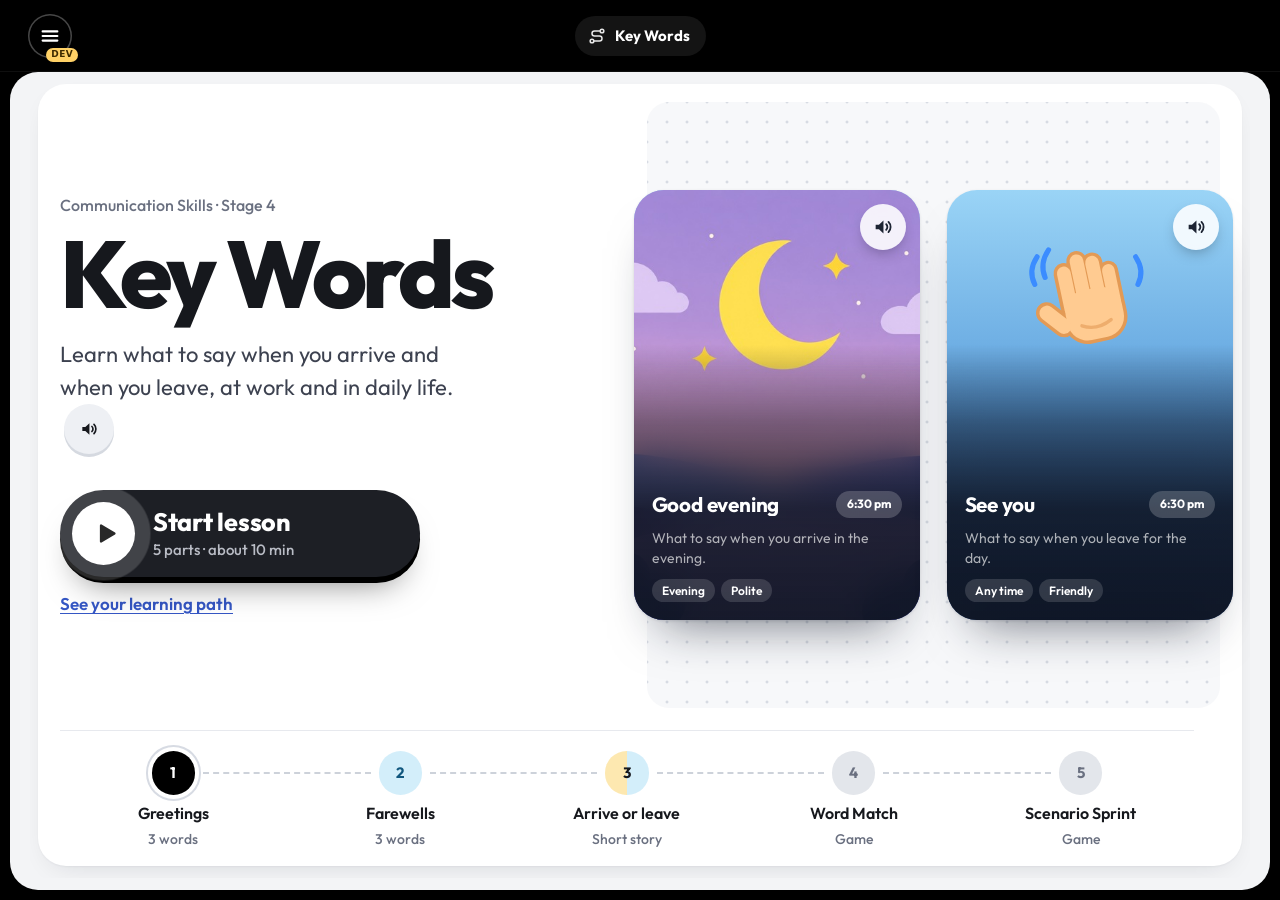
==== commit 13ec1a54: "fixing ui 2" ====
--- a/index.html
+++ b/index.html
@@ -14,7 +14,7 @@
 <script src="lib/gsap.min.js"></script>
 <script src="js/motion.js" defer></script>
 <script src="kit/commkit.js"></script>
-<link rel="stylesheet" href="css/kw.css?v=20261120m">
+<link rel="stylesheet" href="css/kw.css?v=20261120x">
 </head>
 <body data-kind="speak" data-view="welcome">
 
@@ -69,26 +69,19 @@
 
     <!-- Welcome -->
     <section class="screen" data-screen="welcome">
-      <div class="work">
-        <div class="home-map">
-          <div class="map-main">
-            <header class="unit">
-              <div>
-                <h1 class="unit-title"><span class="unit-ico" aria-hidden="true"><svg viewBox="0 0 24 24"><rect x="3" y="12" width="4.2" height="9" rx="1.3" fill="#4cc874"/><rect x="9.9" y="7" width="4.2" height="14" rx="1.3" fill="#2fae62"/><rect x="16.8" y="3" width="4.2" height="18" rx="1.3" fill="#4cc874"/></svg></span>Your learning path</h1>
-                <p class="unit-sub">Greetings and goodbyes, a short read, then a quick check.</p>
-              </div>
-              <div class="unit-prog"><span class="unit-bar" role="img" id="unit-bar"><i></i></span><span id="unit-n">0 of 3 done</span></div>
-            </header>
-            <div class="path" id="path">
-              <svg class="path-line" id="path-line" aria-hidden="true"></svg>
-              <ol class="nodes" id="nodes" aria-label="Stages in Segment 1"></ol>
-              <div class="node-pop" id="node-pop" role="dialog" aria-labelledby="pop-title" hidden></div>
-            </div>
+      <div class="work dial-work">
+        <div class="dial-stage" id="path">
+          <header class="dial-head">
+            <p class="unit-kicker">Communication Skills · Segment 1</p>
+            <h1 class="unit-title">Your learning path</h1>
+            <div class="unit-prog"><span class="unit-bar" role="img" id="unit-bar"><i></i></span><span id="unit-n">0 of 3 done</span></div>
+          </header>
+          <div class="dial" id="dial">
+            <svg class="dial-arc" id="path-line" aria-hidden="true"><circle pathLength="1"/></svg>
+            <ol class="dial-rot" id="nodes" aria-label="Stages in Segment 1"></ol>
           </div>
-          <aside class="map-side" aria-label="Your progress">
-            <section class="dc upnext" id="upnext" aria-live="polite"></section>
-            <section class="dc words-known" id="words-known"></section>
-          </aside>
+          <section class="dial-info" id="upnext" aria-live="polite"></section>
+          <footer class="dial-foot" id="words-known"></footer>
         </div>
       </div>
       <div class="actionbar"><div class="actionbar-in">
@@ -219,7 +212,6 @@
           <button type="button" class="read-btn" id="match-read" data-read="ins-match" data-text="Find each word and its picture." aria-label="Read the instructions aloud"><i data-ui="speaker"></i></button>
           <div class="ctrls">
             <div class="modes" role="group" aria-label="Show words or sounds" data-kind="show"><button type="button" data-value="words" aria-pressed="true">Words</button><button type="button" data-value="sounds" aria-pressed="false">Sounds</button></div>
-            <div class="modes" role="group" aria-label="Practice or test" data-kind="mode"><button type="button" data-value="practice" aria-pressed="false">Practice</button><button type="button" data-value="test" aria-pressed="true">Test</button></div>
           </div>
         </div>
         <div class="mgrid" id="match-grid"></div>
@@ -237,7 +229,6 @@
         <div class="instr game-row">
           <p>Pick what you would say, or say it out loud. <span class="limit-note">You have 5 minutes.</span></p>
           <button type="button" class="read-btn" data-read="ins-sprint" data-text="Pick what you would say, or say it out loud." aria-label="Read the instructions aloud"><i data-ui="speaker"></i></button>
-          <div class="ctrls"><div class="modes" role="group" aria-label="Practice or test" data-kind="mode"><button type="button" data-value="practice" aria-pressed="false">Practice</button><button type="button" data-value="test" aria-pressed="true">Test</button></div></div>
           <div class="score"><div class="pips" id="pips" role="img" aria-label="First-try score: 0 of 5"></div><span class="score-label">First-try score</span></div>
         </div>
         <div class="sprint" id="sprint-card"></div>
@@ -818,11 +809,11 @@
   KEY: 'kw-stage4-progress-v1',
   get() { try { return JSON.parse(localStorage.getItem(this.KEY)) || {}; } catch (e) { return {}; } },
   set(patch) { try { localStorage.setItem(this.KEY, JSON.stringify({ ...this.get(), ...patch, updated: Date.now() })); } catch (e) { /* storage blocked */ } },
-  clear() { const d = this.get(), keep = {}; ['mode', 'show', 'best', 'stages', 'celebrated'].forEach(k => { if (d[k] !== undefined) keep[k] = d[k]; }); try { localStorage.setItem(this.KEY, JSON.stringify(keep)); } catch (e) { /* storage blocked */ } }
+  clear() { const d = this.get(), keep = {}; ['mode', 'show', 'best', 'stages', 'celebrated', 'results'].forEach(k => { if (d[k] !== undefined) keep[k] = d[k]; }); try { localStorage.setItem(this.KEY, JSON.stringify(keep)); } catch (e) { /* storage blocked */ } }
 };
 
 /* Practice / Test (both games) and Words / Sounds (Word Match) */
-let MODE = Store.get().mode === 'practice' ? 'practice' : 'test';
+let MODE = 'test';   // the timed version (the Practice / Test switch was removed)
 let SHOW = Store.get().show === 'sounds' ? 'sounds' : 'words';
 function syncChoices() {
   $$('.modes[data-kind="mode"] button').forEach(b => b.setAttribute('aria-pressed', String(b.dataset.value === MODE)));
@@ -848,13 +839,45 @@
    Sent to a parent page (postMessage) when embedded, and shown as a report for testers on the end screen.
    ========================================================= */
 const mmss = ms => { const t = Math.round(ms / 1000); return `${Math.floor(t / 60)}:${String(t % 60).padStart(2, '0')}`; };
+/* First tries for the Segment 1 result page (result.html): one record per item, kept in the saved progress.
+   The first try sets the score; a later right answer only marks the item solved. */
+const STORY_RES = {
+  'question-1': { q: 'Ananya arrives at the office in the evening. What does she say?', correct: 'Good evening', tip: 'Arriving in the evening: say Good evening.' },
+  'question-2': { q: 'Later that evening, Ananya leaves. What does she say now?', correct: 'Goodbye or See you', tip: 'Leaving, even in the evening: say Goodbye or See you.' }
+};
+function recordResult(a) {
+  if (a.part !== 'story' && a.part !== 'sprint') return;
+  const d = Store.get(), res = d.results || {}, list = (res[a.part] || []).slice();
+  const id = a.part === 'story' ? `story-${a.item.replace(/\D/g, '')}` : `sprint-${a.item}`;
+  const at = list.findIndex(r => r.id === id);
+  if (at >= 0) {
+    if (a.correct && !list[at].solved) { list[at] = { ...list[at], solved: true }; Store.set({ results: { ...res, [a.part]: list } }); }
+    return;
+  }
+  let rec;
+  if (a.part === 'story') {
+    const s = STORY_RES[a.item];
+    if (!s) return;
+    rec = { id, question: s.q, source: 'Arrive or leave', skill: 'Arriving vs. leaving', correct: s.correct, tip: s.tip };
+  } else {
+    const sc = POOL[a.item];
+    if (!sc) return;
+    // leaving situations, or a farewell picked when arriving, count towards Arriving vs. leaving; the rest are about the time of day
+    const direction = sc.kind === 'leave' || (WORDS[a.picked] && WORDS[a.picked].kind === 'sky');
+    rec = { id, question: sc.text, source: 'Scenario Sprint', skill: direction ? 'Arriving vs. leaving' : 'Time-of-day greetings',
+      correct: sc.correct.map(c => WORDS[c].text).join(' or '), tip: sc.why };
+  }
+  Object.assign(rec, { first: WORDS[a.picked] ? WORDS[a.picked].text : a.picked, firstRight: !!a.correct, solved: !!a.correct });
+  list.push(rec);
+  Store.set({ results: { ...res, [a.part]: list } });
+}
 const Log = {
   s: null, at: 0, part: null,
   begin() { this.s = { started: new Date(), parts: {}, answers: [], speaking: [], timeouts: {}, match: [] }; },
   ensure() { if (!this.s) this.begin(); return this.s; },
   enter(name) { this.ensure(); this.part = name; this.at = performance.now(); },
   leave(name) { if (!this.s || this.part !== name || !this.at) return; this.s.parts[name] = (this.s.parts[name] || 0) + (performance.now() - this.at); this.at = 0; },
-  answer(a) { this.ensure().answers.push({ ...a, mode: MODE }); this.emit('answer', { ...a, mode: MODE }); },
+  answer(a) { this.ensure().answers.push({ ...a, mode: MODE }); this.emit('answer', { ...a, mode: MODE }); recordResult(a); },
   speak(a) { this.ensure().speaking.push(a); this.emit('speak', a); },
   timeout(game) { const s = this.ensure(); s.timeouts[game] = (s.timeouts[game] || 0) + 1; this.emit('timeout', { game }); },
   matchDone(m) { this.ensure().match.push(m); this.emit('match', m); },
@@ -992,13 +1015,49 @@
   updateTimers(name);
 }
 
+/* Cinematic change between the five Key Words parts (Greetings, Farewells, Arrive or leave, Word Match, Scenario Sprint):
+   the outgoing screen slides sideways, turns away in 3D, shrinks and fades; the incoming one slides in from the other
+   side, turns back to face you and grows to full size. Going back mirrors it. Only the screen's content moves; its
+   Back / Continue buttons fade out and drop in on the top bar. Other screen changes keep the quick fade. */
+const CINE = ['greetings', 'farewells', 'compare', 'match', 'sprint'];
+function cineShow(from, to, name, dir) {
+  const main = $('#main'), mr = main.getBoundingClientRect(), fr = from.getBoundingClientRect();
+  const fw = $(':scope > .work', from), tw = $(':scope > .work', to);
+  const fBar = $(':scope > .actionbar', from), tBar = $(':scope > .actionbar', to);
+  // the outgoing screen floats where it is, so the incoming one can take its place underneath at the same time
+  main.classList.add('kw-cine');
+  Object.assign(from.style, { position: 'absolute', top: `${fr.top - mr.top}px`, left: `${fr.left - mr.left}px`, width: `${fr.width}px`, height: `${fr.height}px`, zIndex: 1, pointerEvents: 'none' });
+  gsap.set(to, { position: 'relative', zIndex: 2 });
+  gsap.set(tw, { xPercent: dir * 22, rotationY: -dir * 18, scale: .86, autoAlpha: 0, transformPerspective: 1400, transformOrigin: dir > 0 ? '100% 50%' : '0% 50%' });
+  if (tBar) gsap.set(tBar, { y: -14, autoAlpha: 0 });
+  to.hidden = false;
+  window.scrollTo(0, 0);
+  $$(':scope > .work', to).forEach(w => { w.scrollTop = 0; });
+  enter(name);
+  gsap.timeline({
+    onComplete() {
+      from.hidden = true;
+      from.removeAttribute('style');
+      gsap.set([fw, tw, fBar, to].filter(Boolean), { clearProps: 'all' });
+      main.classList.remove('kw-cine');
+      busy = false;
+    }
+  })
+    .to(fBar, { autoAlpha: 0, duration: .18, ease: 'power1.out' }, 0)
+    .to(fw, { xPercent: -dir * 20, rotationY: dir * 18, scale: .84, autoAlpha: 0, transformPerspective: 1400, transformOrigin: dir > 0 ? '0% 50%' : '100% 50%', duration: .62, ease: 'power3.inOut' }, 0)
+    .to(tw, { xPercent: 0, rotationY: 0, scale: 1, autoAlpha: 1, duration: .85, ease: 'power3.out' }, .26)
+    .fromTo('#page-title', { y: 12, opacity: 0 }, { y: 0, opacity: 1, duration: .5, ease: 'power3.out', clearProps: 'transform,opacity' }, .3)
+    .to(tBar, { y: 0, autoAlpha: 1, duration: .45, ease: 'power3.out', clearProps: 'transform,opacity,visibility' }, .6);
+}
 function show(name, dir = 1) {
   if (busy || name === cur) return;
   busy = true;
   const from = screenEl(cur), to = screenEl(name);
+  const cine = !RM && CINE.includes(cur) && CINE.includes(name);
   leave(cur);
   cur = name;
   setTop(name);
+  if (cine) return cineShow(from, to, name, dir);
   gsap.to(from, {
     autoAlpha: 0, duration: .15, ease: 'power1.in',
     onComplete() {
@@ -1066,7 +1125,6 @@
 const BUILT = STAGES.filter(st => !st.soon);
 /* Home is the Key Words start screen until Stage 4 is done; after that it is the learning path */
 const homeScreen = () => (REVIEW || (Store.get().stages || {}).s4 ? 'welcome' : 'intro');
-const PATH_X = [-64, 64, -10, -64, 54, -6];   // the path's sideways swing at each stop (the last is the trophy)
 const stagesDone = () => Store.get().stages || {};
 function markStage(id) { const d = Store.get(); Store.set({ stages: { ...(d.stages || {}), [id]: true } }); }
 const LOCK = '<svg viewBox="0 0 24 24" fill="none" stroke="currentColor" stroke-width="2.4" stroke-linecap="round" stroke-linejoin="round" aria-hidden="true"><rect x="5" y="11" width="14" height="9" rx="2"/><path d="M8 11V8a4 4 0 0 1 8 0v3"/></svg>';
@@ -1079,14 +1137,11 @@
   target: '<svg viewBox="0 0 24 24" fill="none" stroke="currentColor" stroke-width="2.2" stroke-linecap="round" stroke-linejoin="round" aria-hidden="true"><circle cx="11" cy="13" r="8"/><circle cx="11" cy="13" r="4"/><path d="M11 13l9-9M16.5 4H20v3.5"/></svg>',
   star: '<svg viewBox="0 0 24 24" fill="none" stroke="currentColor" stroke-width="2.2" stroke-linejoin="round" aria-hidden="true"><path d="M12 3.2l2.6 5.5 6 .8-4.4 4.1 1.1 5.9L12 16.6l-5.3 2.9 1.1-5.9-4.4-4.1 6-.8z"/></svg>'
 };
-const SPARK = c => `<svg class="spark" viewBox="0 0 32 32" aria-hidden="true"><path d="M5 17 1.5 14.5M11 9 9.5 4.5M20 10.5 23.5 7" stroke="${c}" stroke-width="3.2" stroke-linecap="round" fill="none"/></svg>`;
-const DECOR = {
-  s4: () => `<div class="decor ananya" aria-hidden="true"><span class="decor-bubble">Good evening!</span><img src="assets/learning-path/waving-girl.png" alt="" width="1312" height="1199" decoding="async"></div>`,
-  s5: () => `<div class="decor handshake" aria-hidden="true"><img src="assets/learning-path/handshake.png" alt="" width="1536" height="1024" decoding="async"></div>`,
-  s8: () => `<div class="decor times" aria-hidden="true">${ICON.sunrise()}${ICON.sun()}${ICON.moon()}</div>`
-};
+/* The learning path as a dial: the stages sit on a large arc at the left; the one in focus is a big number at the
+   arc's right edge, with its name, what it is and its button beside it. Tapping another number turns the dial to it.
+   When a stage is finished, it shows there with a tick, then the dial turns smoothly to the next stage. */
 const Home = {
-  popFor: null, justDone: null,
+  justDone: null, note: null, sel: 0, home: 0, p: 0, tw: null, geo: { step: 21, small: .34 },
   /* where Continue goes in Key Words: the saved part, if the learner has started */
   resumeTo() { const s = Store.get().screen; return s && s !== 'welcome' && s !== 'end' && STEP[s] ? s : null; },
   state(st) {
@@ -1095,163 +1150,173 @@
     if (done[st.id]) return 'done';
     return REVIEW || !st.needs || done[st.needs] ? 'open' : 'locked';
   },
+  list() { return [...STAGES, { id: 'end', end: true, name: 'Finish line' }]; },
   build() {
-    $('#nodes').innerHTML = STAGES.map((st, i) => {
-      const icon = st.soon ? `<span>${st.n}</span>` : st.icon === 'clip' ? CLIP : UI[st.icon];
-      return `<li class="stop${PATH_X[i] > 0 ? ' label-left' : ''}" data-stage="${st.id}" style="--x:${PATH_X[i]}px">
-        <button type="button" class="node"${st.soon ? ' disabled' : ''}>${icon}<span class="flag ok" aria-hidden="true">${UI.check}</span><span class="flag lock" aria-hidden="true">${LOCK}</span>${st.soon ? '' : SPARK('#2fae62')}</button>
-        <div class="stop-label"><span>Stage ${st.n}</span><b>${st.soon ? 'Coming soon' : st.name}</b>${st.soon ? '' : `<small>${st.time}</small>`}</div>
-        ${DECOR[st.id] ? DECOR[st.id]() : ''}
-      </li>`;
-    }).join('') + `<li class="stop end" data-stage="end" style="--x:${PATH_X[STAGES.length]}px"><span class="node" aria-hidden="true">${UI.trophy}${SPARK('#E2A53A')}</span><div class="stop-label"><b><span class="flag-tile">${MAPI.flag}</span>Finish line</b></div></li>`;
-    new ResizeObserver(() => { this.closePop(); this.drawPath(); }).observe($('#path'));
+    $('#nodes').innerHTML = this.list().map((st, i) => `<li class="dstop${st.end ? ' end' : ''}" data-stage="${st.id}" data-i="${i}" style="--i:${i}">
+        <button type="button" class="dnode"><span class="d-dot" aria-hidden="true">${st.end ? '' : `<span class="d-tick">${UI.check}</span>`}</span><span class="d-num" aria-hidden="true">${st.end ? UI.trophy : String(st.n).padStart(2, '0')}</span></button>
+      </li>`).join('');
+    new ResizeObserver(() => { this.layout(); this.setP(this.p); }).observe($('#path'));
+    // arrow keys turn the dial from stop to stop
+    $('#nodes').addEventListener('keydown', e => {
+      const d = { ArrowUp: -1, ArrowLeft: -1, ArrowDown: 1, ArrowRight: 1 }[e.key];
+      if (!d) return;
+      e.preventDefault();
+      const i = Math.max(0, Math.min(this.list().length - 1, this.sel + d));
+      $$('#nodes .dnode')[i].focus({ preventScroll: true });
+      this.pop($$('#nodes .dstop')[i]);
+    });
   },
   render() {
-    const done = stagesDone(), resume = this.resumeTo();
-    let current = null;
-    $$('#nodes .stop').forEach(li => {
-      const st = STAGES.find(x => x.id === li.dataset.stage), left = li.classList.contains('label-left');
-      $('.start-bubble', li)?.remove();
-      if (!st) { li.className = `stop end${BUILT.every(b => done[b.id]) ? ' is-done' : ''}`; return; }
-      const state = this.state(st), isCur = state === 'open' && !current;
-      if (isCur) current = st;
-      li.className = `stop is-${state}${isCur ? ' is-current' : ''}${left ? ' label-left' : ''}`;
-      const btn = $('.node', li);
-      if (!st.soon) btn.setAttribute('aria-label', `Stage ${st.n}, ${st.name}: ${{ done: 'done', open: 'open', locked: 'locked' }[state]}`);
-      else btn.setAttribute('aria-label', `Stage ${st.n}: coming soon`);
-      if (isCur) btn.insertAdjacentHTML('beforebegin', `<span class="start-bubble" aria-hidden="true">${st.id === 's4' && resume ? 'Continue' : 'Start'}</span>`);
+    const done = stagesDone(), list = this.list();
+    let current = -1;
+    $$('#nodes .dstop').forEach((li, i) => {
+      const st = list[i], b = $('.dnode', li);
+      if (st.end) {
+        li.className = `dstop end${BUILT.every(x => done[x.id]) ? ' is-done' : ''}`;
+        b.setAttribute('aria-label', 'Finish line');
+        return;
+      }
+      const state = this.state(st), isCur = state === 'open' && current < 0;
+      if (isCur) current = i;
+      li.className = `dstop is-${state}${isCur ? ' is-current' : ''}`;
+      b.setAttribute('aria-label', st.soon ? `Stage ${st.n}: coming soon` : `Stage ${st.n}, ${st.name}: ${{ done: 'done', open: 'open', locked: 'locked' }[state]}`);
+      if (isCur) b.setAttribute('aria-current', 'step'); else b.removeAttribute('aria-current');
     });
+    this.home = current >= 0 ? current : list.length - 1;           // in focus: the next stage, or the finish line
     const n = BUILT.filter(b => done[b.id]).length;
-    this.side(current, done, resume, n);
     $('#unit-n').textContent = `${n} of ${BUILT.length} done`;
     $('#unit-bar').setAttribute('aria-label', `${n} of ${BUILT.length} stages done`);
     $('#unit-bar i').style.width = `${(100 * n / BUILT.length).toFixed(1)}%`;
-    this.drawPath();
-  },
-  /* Up next, the words you know, and the numbers */
-  side(current, done, resume, n) {
-    const jd = this.justDone ? `<p class="un-done">${UI.check}${this.justDone.name} complete${this.justDone.id === 's4' ? ' · 6 new words' : ''}</p>` : '';
-    if (current) {
-      const step = resume && current.id === 's4' ? STEP[resume] : 0;
-      const ico = current.icon === 'clip' ? CLIP : UI[current.icon];
-      const items = step ? [['grid', `Part ${step} of 5: ${PART_NAME[resume]}`]] : current.items;
-      $('#upnext').innerHTML = `${jd}<p class="un-kicker">Up next · Stage ${current.n}</p>
-        <div class="un-row"><span class="un-ico" aria-hidden="true">${ico}</span><div class="un-text"><h2 class="un-title">${current.name}</h2><p class="un-about">${current.about}</p></div></div>
-        <ul class="un-meta">${items.map(([i, t]) => `<li>${MAPI[i] || UI[i]}<span>${t}</span></li>`).join('')}</ul>
-        <button type="button" class="btn primary wide un-go" data-act="stage-go" data-stage="${current.id}">${MAPI.play}${step ? 'Continue' : 'Start'}</button>`;
+    const chip = id => `<button type="button" class="wk ${WORDS[id].kind}" data-id="${id}" aria-label="Hear ${WORDS[id].text}">${WORDS[id].text}${UI.speaker}</button>`;
+    $('#words-known').innerHTML = `<span class="wf-label">Words you know</span><span class="wf-line" aria-hidden="true"></span>`
+      + (done.s4 ? `<div class="wk-chips">${[...GREETINGS, ...FAREWELLS].map(chip).join('')}</div>` : '<span class="wk-note">Finish Key Words to collect your first six words.</span>');
+  },
+  /* size the dial to the screen: the arc's right edge sits at about a third of the width */
+  layout() {
+    const box = $('#path'), W = box.clientWidth, H = box.clientHeight;
+    if (!W || !H) return;
+    const phone = W < 600;
+    const R = Math.round(phone ? Math.min(Math.max(H * .44, 230), 330) : Math.min(Math.max(H * .62, 300), 560));
+    const cx = Math.round(W * (phone ? .28 : .3) - R), cy = Math.round(H * (phone ? .4 : .5));
+    const dial = $('#dial'), svg = $('#path-line'), c = $('circle', svg);
+    Object.assign(dial.style, { left: `${cx}px`, top: `${cy}px` });
+    dial.style.setProperty('--R', `${R}px`);
+    Object.assign(svg.style, { left: `${-R - 2}px`, top: `${-R - 2}px`, width: `${2 * R + 4}px`, height: `${2 * R + 4}px` });
+    svg.setAttribute('viewBox', `0 0 ${2 * R + 4} ${2 * R + 4}`);
+    c.setAttribute('cx', R + 2); c.setAttribute('cy', R + 2); c.setAttribute('r', R);
+    this.geo = { phone, R, step: phone ? 25 : 21, small: phone ? .42 : .34 };
+    // the details sit beside the big number (under it on phones)
+    const num = $('#nodes .dstop:not(.end) .d-num'), nw = num ? num.offsetWidth : 140, nh = num ? num.offsetHeight : 110;
+    const info = $('#upnext'), gap = parseFloat(getComputedStyle(num || document.body).left) || 30;
+    const left = cx + R + gap + (phone ? 4 : nw + 30);
+    info.style.left = `${left}px`;
+    info.style.width = `${Math.max(190, Math.min(phone ? 600 : 440, W - left - 20))}px`;
+    info.style.top = phone ? `${cy + nh / 2 + 6}px` : `${cy}px`;
+    info.classList.toggle('below', phone);
+  },
+  /* p = which stop is in focus (fractional while turning): the dial turns, the focused number grows */
+  setP(p) {
+    this.p = p;
+    const { step, small } = this.geo;
+    $('#nodes').style.transform = `rotate(${(-p * step).toFixed(3)}deg)`;
+    $$('#nodes .dstop').forEach((li, i) => {
+      const d = Math.abs(i - p), k = Math.min(1, d);
+      li.style.transform = `rotate(${i * step}deg)`;
+      const num = $('.d-num', li);
+      num.style.transform = `translateY(-50%) scale(${(1 - (1 - small) * k).toFixed(4)})`;
+      num.style.opacity = (d <= 1 ? 1 - .7 * d : Math.max(.07, .3 - (d - 1) * .08)).toFixed(3);
+      li.classList.toggle('is-sel', d < .5);
+    });
+  },
+  /* the details of the stop in focus */
+  info(animate) {
+    const st = this.list()[this.sel], el = $('#upnext'), done = stagesDone();
+    if (!st) return;
+    let kicker, tone = '', title, about, extra = '', act = '';
+    if (st.end) {
+      const all = BUILT.every(b => done[b.id]);
+      kicker = 'Segment 1'; tone = all ? 'done' : 'lock';
+      title = all ? 'Segment 1 complete' : 'Finish line';
+      about = all ? 'You finished every stage. Turn the dial to practise any stage again.' : 'Finish every stage to see your result.';
+      if (all) act = '<div class="di-acts"><a class="btn primary di-go" href="result.html">See your result</a></div>';
+    } else if (st.soon) {
+      kicker = `Stage ${st.n}`; tone = 'lock'; title = 'Coming soon'; about = 'This stage is on its way.';
     } else {
-      $('#upnext').innerHTML = `${jd}<span class="un-trophy">${UI.trophy}</span><h2 class="un-title">Segment 1 complete</h2><p class="un-about">You finished every stage. Tap any stage on the path to practise it again.</p>`;
+      const state = this.state(st), resume = st.id === 's4' && state !== 'locked' && this.resumeTo(), step = resume ? STEP[resume] : 0;
+      kicker = state === 'done' ? `Done · Stage ${st.n}` : state === 'locked' ? `Locked · Stage ${st.n}` : `Up next · Stage ${st.n}`;
+      tone = state === 'done' ? 'done' : state === 'locked' ? 'lock' : '';
+      title = st.name; about = st.about;
+      const items = step ? [['grid', `Part ${step} of 5: ${PART_NAME[resume]}`]] : st.items;
+      extra = `<ul class="un-meta">${items.map(([i, t]) => `<li>${MAPI[i] || UI[i]}<span>${t}</span></li>`).join('')}</ul>`;
+      if (state === 'locked') act = `<p class="pop-lock">${LOCK}Finish ${STAGES.find(x => x.id === st.needs).name} to open this stage.</p>`;
+      else act = `<div class="di-acts"><button type="button" class="btn primary di-go" data-act="stage-go" data-stage="${st.id}">${MAPI.play}${state === 'done' ? 'Practise again' : step ? 'Continue' : 'Start'}</button>`
+        + `${resume ? '<button type="button" class="link-btn" data-act="stage-restart" data-stage="s4">Start over</button>' : ''}</div>`;
     }
-    const chip = id => `<button type="button" class="wk ${WORDS[id].kind}" data-id="${id}" aria-label="Hear ${WORDS[id].text}">${WORDS[id].text}${UI.speaker}</button>`;
-    const group = (kind, ids) => `<div class="wk-group ${kind}"><p class="wk-label">${MAPI.plane}${kind === 'sun' ? 'Arriving' : 'Leaving'}</p><div class="wk-chips">${ids.map(chip).join('')}</div></div>`;
-    $('#words-known').innerHTML = `<div class="wk-head"><span class="wk-ico" aria-hidden="true">${UI.book}</span><h2>Words you know</h2><span class="wk-count">${done.s4 ? '6 words' : '0 of 6'}</span></div>`
-      + (done.s4 ? group('sun', GREETINGS) + group('sky', FAREWELLS)
-        : `<p class="wk-note">Finish Key Words to collect your first six words.</p><div class="wk-chips" aria-hidden="true">${'<span class="wk ghost"></span>'.repeat(6)}</div>`);
-  },
-  /* the dotted path through every stop, and the green part up to the next stage */
-  points() {
-    const pr = $('#path').getBoundingClientRect();
-    return $$('#nodes .stop .node').map(nd => { const r = nd.getBoundingClientRect(); return [r.left - pr.left + r.width / 2, r.top - pr.top + r.height / 2]; });
-  },
-  d(pts, upTo) {
-    let d = '';
-    pts.slice(0, upTo + 1).forEach((p, i) => {
-      if (!i) { d = `M${p[0].toFixed(1)} ${p[1].toFixed(1)}`; return; }
-      const a = pts[i - 1], dy = (p[1] - a[1]) * .55;
-      d += ` C${a[0].toFixed(1)} ${(a[1] + dy).toFixed(1)} ${p[0].toFixed(1)} ${(p[1] - dy).toFixed(1)} ${p[0].toFixed(1)} ${p[1].toFixed(1)}`;
+    el.innerHTML = `<div class="di-in">${this.note ? `<p class="un-done">${UI.check}${this.note}</p>` : ''}<p class="un-kicker${tone ? ` ${tone}` : ''}">${kicker}</p><h2 class="un-title">${title}</h2><p class="un-about">${about}</p>${extra}${act}</div>`;
+    if (animate && !RM) gsap.fromTo($('.di-in', el), { autoAlpha: 0, x: 18 }, { autoAlpha: 1, x: 0, duration: .5, ease: 'power3.out', clearProps: 'opacity,visibility,transform' });
+  },
+  /* turn the dial to stop i; the details change halfway through the turn */
+  goTo(i, { duration = .9, delay = 0 } = {}) {
+    if (this.tw) this.tw.kill();
+    const from = this.p, dist = Math.abs(i - from);
+    this.sel = i;
+    if (RM || dist < .001) { this.setP(i); this.info(false); return; }
+    const o = { p: from };
+    let swapped = false;
+    const inner = $('#upnext .di-in');
+    if (inner) gsap.to(inner, { autoAlpha: 0, x: -14, duration: .22, delay, ease: 'power1.in' });
+    this.tw = gsap.to(o, {
+      p: i, duration: duration * Math.min(2, Math.max(1, dist * .6)), ease: 'power3.inOut', delay,
+      onUpdate: () => { this.setP(o.p); if (!swapped && Math.abs(o.p - from) >= dist * .5) { swapped = true; this.info(true); } },
+      onComplete: () => { this.tw = null; this.setP(i); if (!swapped) this.info(true); }
     });
-    return d;
-  },
-  reach() {
-    const cur = $('#nodes .stop.is-current');
-    const stops = $$('#nodes .stop');
-    return cur ? stops.indexOf(cur) : BUILT.every(b => stagesDone()[b.id]) ? stops.length - 1 : 0;
-  },
-  drawPath() {
-    const path = $('#path');
-    if (!path || !path.offsetParent) return;
-    const pts = this.points(), svg = $('#path-line'), pr = path.getBoundingClientRect();
-    svg.setAttribute('viewBox', `0 0 ${pr.width.toFixed(0)} ${pr.height.toFixed(0)}`);
-    const all = this.d(pts, pts.length - 1), prog = this.d(pts, this.reach());
-    svg.innerHTML = `<path class="base-edge" d="${all}"/><path class="base" d="${all}"/><path class="prog-edge" d="${prog}"/><path class="prog" d="${prog}"/>`;
-  },
-  /* a stage was just finished: it pops green with confetti, the path fills to the next stage, which opens */
+  },
+  /* a stage was just finished: it is shown with a tick and confetti, then the dial turns to the next one */
   celebrate(st) {
-    const stops = $$('#nodes .stop'), li = $(`#nodes .stop[data-stage="${st.id}"]`), node = $('.node', li);
-    const from = stops.indexOf(li), cur = $('#nodes .stop.is-current'), next = cur && STAGES.find(x => x.id === cur.dataset.stage);
-    announce(`${st.name} done.${next ? ` ${next.name} is open.` : ' Segment 1 complete.'}`);
-    li.scrollIntoView({ block: 'center' });
-    this.drawPath();
-    if (RM) return;
-    const prog = $$('#path-line .prog, #path-line .prog-edge'), full = prog[0].getTotalLength();
-    const tmp = document.createElementNS('http://www.w3.org/2000/svg', 'path');
-    tmp.setAttribute('d', this.d(this.points(), from));
-    $('#path-line').append(tmp);
-    const part = tmp.getTotalLength();
-    tmp.remove();
-    gsap.fromTo(prog, { attr: { 'stroke-dasharray': `${part} ${full + 20}` } }, { attr: { 'stroke-dasharray': `${full} ${full + 20}` }, duration: 1.1, delay: .75, ease: 'power2.inOut', onComplete: () => prog.forEach(p => p.removeAttribute('stroke-dasharray')) });
-    gsap.fromTo(node, { scale: .55 }, { scale: 1, duration: .8, ease: 'elastic.out(1,.45)', delay: .2, clearProps: 'transform' });
-    setTimeout(() => window.Motion && Motion.confetti(node, 44), 320);
-    gsap.fromTo('#upnext', { y: 14, scale: .97 }, { y: 0, scale: 1, duration: .6, ease: 'back.out(2)', delay: .3, clearProps: 'transform' });
-    if (st.id === 's4') gsap.fromTo('#words-known .wk', { scale: .3, autoAlpha: 0 }, { scale: 1, autoAlpha: 1, duration: .45, ease: 'back.out(2.6)', stagger: .08, delay: .9, clearProps: 'transform,opacity,visibility' });
-    if (cur) {
-      gsap.fromTo($('.node', cur), { scale: .4, autoAlpha: .3 }, { scale: 1, autoAlpha: 1, duration: .65, ease: 'back.out(2.4)', delay: 1.55, clearProps: 'transform,opacity,visibility' });
-      gsap.fromTo($('.start-bubble', cur), { autoAlpha: 0 }, { autoAlpha: 1, duration: .3, delay: 2 });
-      setTimeout(() => { if (cur.getBoundingClientRect().bottom > innerHeight - 40) cur.scrollIntoView({ behavior: 'smooth', block: 'center' }); }, 1500);
-    } else {
-      const end = $('#nodes .stop.end .node');
-      gsap.fromTo(end, { scale: .5 }, { scale: 1, duration: .7, ease: 'back.out(2.6)', delay: 1.6 });
-      setTimeout(() => window.Motion && Motion.confetti(end, 60), 1900);
-    }
+    const list = this.list(), from = list.findIndex(x => x.id === st.id), next = list[this.home];
+    this.note = `${st.name} complete${st.id === 's4' ? ' · 6 new words' : ''}`;
+    announce(`${st.name} done.${next && !next.end ? ` ${next.name} is open.` : ' Segment 1 complete.'}`);
+    this.sel = from;
+    this.setP(from);
+    this.info(true);
+    if (RM) return this.goTo(this.home);
+    const li = $$('#nodes .dstop')[from];
+    gsap.fromTo($('.d-dot', li), { scale: .2 }, { scale: 1, duration: .8, ease: 'elastic.out(1,.45)', delay: .15 });
+    setTimeout(() => window.Motion && Motion.confetti($('.d-dot', li), 44), 320);
+    if (st.id === 's4') gsap.fromTo('#words-known .wk', { scale: .3, autoAlpha: 0 }, { scale: 1, autoAlpha: 1, duration: .45, ease: 'back.out(2.6)', stagger: .07, delay: .6, clearProps: 'transform,opacity,visibility' });
+    this.goTo(this.home, { duration: 1.15, delay: 1.5 });
   },
   enter(first) {
-    this.closePop();
     const d = Store.get(), done = d.stages || {}, seen = d.celebrated || {};
     const fresh = BUILT.filter(b => done[b.id] && !seen[b.id]);
     this.justDone = fresh.length ? fresh[fresh.length - 1] : null;
+    this.note = null;
     this.render();
+    this.layout();
     if (fresh.length) {
       Store.set({ celebrated: { ...seen, ...Object.fromEntries(fresh.map(b => [b.id, true])) } });
-      setTimeout(() => this.celebrate(fresh[fresh.length - 1]), first ? 300 : 120);
+      this.setP(this.list().findIndex(x => x.id === this.justDone.id));
+      setTimeout(() => this.celebrate(this.justDone), first ? 300 : 120);
       return;
     }
-    const cur = $('#nodes .stop.is-current');
-    if (cur && cur.getBoundingClientRect().bottom > innerHeight - 40) cur.scrollIntoView({ block: 'center' });
-    if (first && !RM) gsap.fromTo('#nodes .stop', { y: 18, autoAlpha: 0 }, { y: 0, autoAlpha: 1, duration: .5, stagger: .07, ease: 'power3.out', delay: .1, clearProps: 'opacity,visibility', onComplete: () => this.drawPath() });
-  },
-  /* the stage card under a stop */
+    if (RM) { this.sel = this.home; this.setP(this.home); this.info(false); return; }
+    // arriving: the arc draws in and the dial turns into place
+    gsap.fromTo('#path-line circle', { strokeDashoffset: 1 }, { strokeDashoffset: 0, duration: 1.2, ease: 'power2.out' });
+    gsap.fromTo('.dial-head > *, .dial-foot', { y: 12, autoAlpha: 0 }, { y: 0, autoAlpha: 1, duration: .5, ease: 'power3.out', stagger: .06, clearProps: 'transform,opacity,visibility' });
+    this.setP(this.home - 1.3);
+    $('#upnext').innerHTML = '';
+    this.goTo(this.home, { duration: .85, delay: .1 });
+  },
+  /* tap a number: the dial turns to it */
   pop(li) {
-    const st = STAGES.find(x => x.id === li.dataset.stage);
-    if (!st || st.soon) return;
-    if (this.popFor === st.id) return this.closePop();
-    const state = this.state(st), pop = $('#node-pop'), resume = st.id === 's4' && state !== 'locked' && this.resumeTo();
-    let body;
-    if (state === 'locked') body = `<p class="pop-lock">${LOCK}Finish ${STAGES.find(x => x.id === st.needs).name} to open this stage.</p>`;
-    else {
-      const step = resume ? STEP[resume] : 0;
-      body = (resume ? `<div class="pop-parts" aria-hidden="true">${[1, 2, 3, 4, 5].map(k => `<i class="${k < step ? 'done' : k === step ? 'on' : ''}"></i>`).join('')}</div><p class="pop-resume">Part ${step} of 5: ${PART_NAME[resume]}</p>` : '')
-        + `<button type="button" class="btn primary wide" data-act="stage-go" data-stage="${st.id}">${state === 'done' ? 'Practise again' : resume ? 'Continue' : 'Start'}</button>`
-        + (resume ? '<button type="button" class="link-btn" data-act="stage-restart" data-stage="s4">Start over</button>' : '');
-    }
-    pop.innerHTML = `<p class="pop-kicker">Stage ${st.n}${state === 'done' ? ' · Done' : ''}</p><h3 class="pop-title" id="pop-title">${st.name}</h3><p class="pop-about">${st.about}</p><p class="pop-meta">${st.meta}</p>${body}`;
-    pop.hidden = false;
-    this.popFor = st.id;
-    const node = $('.node', li), pr = $('#path').getBoundingClientRect(), nr = node.getBoundingClientRect(), w = pop.offsetWidth;
-    const mid = nr.left - pr.left + nr.width / 2, left = Math.max(8, Math.min(mid - w / 2, pr.width - w - 8));
-    pop.style.left = `${left}px`;
-    pop.style.top = `${nr.bottom - pr.top + 18}px`;
-    pop.style.setProperty('--arrow', `${Math.max(22, Math.min(w - 22, mid - left))}px`);
-    if (!RM) gsap.fromTo(pop, { y: -8, scale: .96, autoAlpha: 0, transformOrigin: '50% 0%' }, { y: 0, scale: 1, autoAlpha: 1, duration: .25, ease: 'back.out(2)' });
-    setTimeout(() => {
-      const r = pop.getBoundingClientRect();
-      if (r.bottom > innerHeight - 12) ($('#path').closest('.work') || window).scrollBy({ top: r.bottom - innerHeight + 24, behavior: RM ? 'auto' : 'smooth' });
-      const b = $('.btn', pop);
-      if (b) b.focus({ preventScroll: true });
-    }, 60);
-  },
-  closePop() { const pop = $('#node-pop'); if (pop && !pop.hidden) pop.hidden = true; this.popFor = null; },
-  stop() { this.closePop(); },
-  /* Start, Continue, Practise again or Start over on a stage card */
+    const i = Number(li.dataset.i);
+    if (i === this.sel && !this.tw) return;
+    this.note = null;
+    this.goTo(i, { duration: .75 });
+  },
+  closePop() {},
+  stop() { if (this.tw) { this.tw.kill(); this.tw = null; } },
+  /* Start, Continue, Practise again or Start over */
   go(btn) {
     const st = STAGES.find(x => x.id === btn.dataset.stage), restart = btn.dataset.act === 'stage-restart';
     if (!st) return;
@@ -2108,7 +2173,6 @@
     if (cur !== homeScreen()) show(homeScreen(), -1);
   });
   // the stage card closes when you tap elsewhere
-  document.addEventListener('click', e => { if (!e.target.closest('#nodes .node, #node-pop')) Home.closePop(); }, true);
   // Escape closes the stage card on the path
   document.addEventListener('keydown', e => { if (e.key === 'Escape') Home.closePop(); });
   sprintClock = makeClock($('#sprint-timer'), Sprint.LIMIT / 1000);
@@ -2141,7 +2205,7 @@
     if (t.classList.contains('read-btn')) return readAloud(t);
     if (t.classList.contains('say-word')) return sayWord(t);
     if (t.id === 'sprint-mic') return sayAnswer(t, '#sprint-card .opt', '#sprint-say-msg', b => Sprint.answer(b, 'voice'));
-    if (t.classList.contains('node')) return Home.pop(t.closest('.stop'));
+    if (t.classList.contains('dnode')) return Home.pop(t.closest('.dstop'));
     if (t.classList.contains('home-note')) { const w = WORDS[t.dataset.id]; bumpCard(t); WIGGLE[w.icon]($('.ico', t)); return Voice.play(t.dataset.id, w.text); }
     if (t.classList.contains('wk')) { if (!RM) gsap.fromTo(t, { scale: .92 }, { scale: 1, duration: .35, ease: 'back.out(3)', clearProps: 'transform' }); return Voice.play(t.dataset.id, WORDS[t.dataset.id].text); }
     if (t.id === 'start' || t.id === 'restart') return Intro.go(t);
@@ -2182,5 +2246,6 @@
 init();
 })();
 </script>
+<script src="dev-menu/dev-menu.js?v=2"></script> <!-- DEV MENU: testing only. Delete this line and the dev-menu folder when done. -->
 </body>
 </html>
--- a/css/kw.css
+++ b/css/kw.css
@@ -1447,3 +1447,249 @@
 .wword.is-blank .hw-sound,.wword.is-blank .wcard-check{visibility:hidden}
 .wword.is-blank .wcard:hover .wl-hint{background:#fff}
 @media (prefers-reduced-motion:reduce){.wl-wave,.wl-ring{animation:none}}
+
+/* ================= Top bar, cleaner =================
+   No white notch under the title. The title is a soft pill (it is a link back to the path). Back is an outline pill,
+   the status is a soft pill, Continue is solid white; a locked Continue is a faint outline that still reads. */
+.nav a[aria-current="page"]::after{display:none}
+.topbar{border-bottom:1px solid rgba(255,255,255,.06)}
+.topbar .nav a{height:40px;padding:0 16px 0 12px;gap:8px;border-radius:99px;background:rgba(255,255,255,.08);color:#fff;font-size:.9375rem;font-weight:700;transition:background-color .15s ease}
+.topbar .nav a:hover{background:rgba(255,255,255,.14)}
+.topbar .nav a svg{width:20px;height:20px;opacity:.9}
+.topbar .nav a .lbl{color:#fff !important}
+/* buttons on the bar: same height, no heavy 3D edge */
+.actionbar .btn{min-height:44px;height:44px;padding:0 20px;border-radius:99px;font-size:.9375rem;font-weight:700;box-shadow:none}
+.actionbar .btn.secondary,.actionbar .back-btn{background:transparent;color:#fff;box-shadow:inset 0 0 0 1.5px rgba(255,255,255,.24)}
+.actionbar .btn.secondary:hover:not(:disabled),.actionbar .back-btn:hover{background:rgba(255,255,255,.08);box-shadow:inset 0 0 0 1.5px rgba(255,255,255,.38)}
+.actionbar .back-btn{gap:6px;padding:0 18px 0 12px !important}
+.actionbar .back-btn svg{width:18px;height:18px}
+.actionbar .btn.primary{background:#fff;color:#16181d;box-shadow:0 3px 0 #a9aeb8}
+.actionbar .btn.primary:hover:not(:disabled){background:#eef0f4}
+.actionbar .btn.primary:active:not(:disabled){transform:translateY(3px);box-shadow:0 0 0 #a9aeb8}
+.actionbar .btn:disabled,.actionbar .btn.primary:disabled{background:rgba(255,255,255,.06);color:rgba(255,255,255,.42);box-shadow:inset 0 0 0 1.5px rgba(255,255,255,.12);cursor:not-allowed}
+/* the status beside Continue: a soft pill */
+.actionbar .grow{flex:none;max-width:none;padding:6px 14px;border-radius:99px;background:rgba(255,255,255,.08);color:#c9ccd3;font-size:.875rem;font-weight:600}
+.actionbar .grow b{color:#fff;font-weight:800}
+/* the path's round Back matches the other Back buttons */
+.actionbar .map-back{width:44px;height:44px;min-height:44px;padding:0 !important}
+/* phones: Back shows only its arrow, as a circle */
+@media (max-width:37.49em){
+  .actionbar .back-btn{width:44px;padding:0 !important;justify-content:center}
+  .actionbar .back-btn .back-lb{display:none}
+  .actionbar .btn{padding:0 16px}
+}
+
+/* cinematic change between the Key Words parts: the outgoing screen is positioned against main while both are on screen */
+main.kw-cine{position:relative}
+main.kw-cine>.screen>.work{will-change:transform,opacity;backface-visibility:hidden}
+
+/* ---------- Reading Card: no paragraph numbers; every word can be tapped (a soft highlight shows it); glossary words stay bold, no underline or "i" ---------- */
+.passage p{padding-left:0}
+.passage .w,.reading-title .w{border-radius:5px;cursor:pointer;transition:background-color .12s ease}
+@media (hover:hover){.passage .w:hover,.reading-title .w:hover{background:#eef2fd}}
+.gloss{text-decoration:none}
+.gi{display:none}
+
+/* ================= Reading Card questions: three tries, hints in the passage, feedback in the card ================= */
+.rq-tries{display:inline-flex;align-items:center;gap:6px}
+.rq-tries i{display:grid;place-items:center;width:12px;height:12px;border-radius:50%;background:#d3d7df;color:#fff}
+.rq-tries i.x{width:20px;height:20px;background:#d93636}
+.rq-tries i.x svg{width:11px;height:11px}
+.rq-how{margin:-2px 0 0;font-size:.9375rem;font-weight:600;color:var(--muted)}
+#rq-card .choice.is-wrong{border-color:#d93636;--kw-edge:#d93636;background:#fdecec;color:#b42323}
+#rq-card .choice.row.is-wrong::before{box-shadow:inset 0 0 0 7px #d93636}
+#rq-card .choice.is-out{opacity:.42;cursor:not-allowed;text-decoration:line-through;text-decoration-thickness:1.5px}
+.rq-fb{display:grid;grid-template-columns:auto minmax(0,1fr);gap:6px 12px;align-items:center;padding:14px 16px;border-radius:16px}
+.rq-fb.ok,.rq-fb.reveal{background:var(--good-soft)}
+.rq-fb.bad{background:#fdecec}
+.rq-fb-ico{display:grid;place-items:center;width:34px;height:34px;border-radius:50%;background:var(--good);color:#fff}
+.rq-fb.bad .rq-fb-ico{background:#d93636}
+.rq-fb.reveal .rq-fb-ico{background:#E2A53A}
+.rq-fb-ico svg{width:18px;height:18px}
+.rq-fb-text b{display:block;font-size:1.125rem;font-weight:750;line-height:1.25;color:var(--good)}
+.rq-fb.bad .rq-fb-text b{color:#b42323}
+.rq-fb-text p{margin:2px 0 0;font-size:1rem;line-height:1.4;color:var(--text)}
+.rq-fb .rq-go{grid-column:1/-1;width:100%;margin-top:6px}
+/* hints in the passage: the paragraph(s), then the exact line(s) */
+#passage p{transition:background-color .3s ease,box-shadow .3s ease}
+#passage p.is-hint{background:#fff4d8;box-shadow:0 0 0 10px #fff4d8;border-radius:10px}
+mark.rq-line{background:none;color:inherit;border-radius:4px;transition:background-color .3s ease,box-shadow .3s ease}
+mark.rq-line.is-hint{background:#fde2a0;box-shadow:0 0 0 3px #fde2a0}
+
+/* Reading Card questions on wide screens: the passage on the left, the question on the right */
+@media (min-width:56.25em){.rq-layout{grid-template-columns:minmax(0,1.05fr) minmax(0,1fr)}}
+
+/* ================= Segment 1 result page (result.html): score, what to practise, skills ================= */
+.res-grid{display:grid;gap:16px;align-content:start}
+.res-grid>.card{padding:20px}
+.res-head{display:flex;align-items:center;gap:10px;margin-bottom:12px}
+.res-head h2{flex:1;margin:0;font-family:var(--kw-display);font-size:1.25rem;font-weight:750;letter-spacing:-.01em}
+.res-head h2 small{font-family:var(--font);font-size:.875rem;font-weight:600;color:var(--muted)}
+.res-hico{display:grid;place-items:center;width:34px;height:34px;border-radius:10px;background:#e3f5e8}
+.res-hico svg{width:20px;height:20px}
+.res-hico.bulb{background:#fff1c7;color:#9a6a00}
+.res-count{padding:3px 10px;border-radius:99px;background:var(--soft);font-size:.8125rem;font-weight:700;color:#3d4250;white-space:nowrap}
+/* B1. score */
+.res-top{display:grid;grid-template-columns:auto minmax(0,1fr);gap:18px;align-items:center}
+.res-ring{width:118px;height:118px}
+.res-words{display:grid;gap:6px;justify-items:start}
+.res-label{padding:3px 12px;border-radius:99px;font-size:.8125rem;font-weight:800}
+.res-label.l-excellent,.res-label.l-great{background:var(--good-soft);color:var(--good)}
+.res-label.l-good-effort{background:#fff1c7;color:#7a5200}
+.res-label.l-keep-practising{background:#fdecec;color:#b42323}
+.res-label.l-not-started{background:var(--soft);color:var(--muted)}
+.res-main{margin:0;font-family:var(--kw-display);font-size:1.375rem;font-weight:750;line-height:1.2;letter-spacing:-.015em}
+.res-sub{margin:0;font-size:.9375rem;line-height:1.4;color:#3d4250}
+.res-tiles{display:grid;grid-template-columns:1fr 1fr;gap:10px;margin-top:16px}
+.res-tile{display:flex;align-items:center;gap:10px;padding:12px 14px;border-radius:16px}
+.res-tile.blue{background:#e6f3fd;color:#11577E}
+.res-tile.green{background:var(--good-soft);color:var(--good)}
+.res-tile-ico svg{display:block;width:24px;height:24px}
+.res-tile b{display:block;font-family:var(--kw-display);font-size:1.5rem;font-weight:750;line-height:1.05}
+.res-tile span{font-size:.8125rem;font-weight:600}
+/* B2. what to practise */
+.rp-table{width:100%;border-collapse:collapse;font-size:.9375rem;line-height:1.4}
+.rp-table th{position:sticky;top:0;z-index:1;padding:8px 10px;background:#fff;border-bottom:2px solid var(--line);text-align:left;font-size:.75rem;font-weight:700;color:var(--muted);white-space:nowrap}
+.rp-table td{padding:12px 10px;border-bottom:1px solid var(--line);vertical-align:top}
+.rp-table tr:last-child td{border-bottom:0}
+.rp-n{width:32px;color:var(--muted);font-weight:700}
+.rp-q{width:38%}
+.rp-text{display:block;font-weight:600;color:var(--text)}
+.rp-src{display:inline-block;margin-top:6px;padding:2px 9px;border-radius:99px;font-size:.75rem;font-weight:700}
+.rp-src.t-sun{background:var(--butter);color:#7A4B06}
+.rp-src.t-lilac{background:var(--lilac);color:var(--tip)}
+.rp-src.t-sky{background:var(--sky);color:#11577E}
+.rp-src.t-mint{background:var(--mint);color:var(--mint-ink)}
+.rp-wrong{width:20%;color:#b42323;font-weight:700}
+.rp-fix b{display:block;color:var(--good);font-weight:700}
+.rp-fix span{display:block;margin-top:3px;font-size:.875rem;color:#3d4250}
+.rp-empty{margin:0;padding:18px;border-radius:14px;background:var(--soft-2);color:#3d4250;font-weight:600;text-align:center}
+/* B3. skills */
+.sk-list{list-style:none;margin:0;padding:0;display:grid;gap:12px}
+.sk-row{display:flex;justify-content:space-between;gap:10px;margin-bottom:5px;font-size:.9375rem}
+.sk-name{font-weight:600}
+.sk-pct{font-weight:800}
+.sk-bar{display:block;height:10px;border-radius:99px;background:#eef0f4;overflow:hidden}
+.sk-bar i{display:block;height:100%;border-radius:99px;background:var(--path)}
+.sk.mid .sk-bar i{background:#E2A53A}
+.sk.low .sk-bar i{background:#d93636}
+.sk.mid .sk-pct{color:#9a6a00}
+.sk.low .sk-pct{color:#b42323}
+.sk.none .sk-pct{color:var(--muted)}
+/* Retake in the top bar, and its confirm box */
+.retake-btn{gap:8px}
+.retake-btn svg{width:18px;height:18px}
+.cf-actions{display:flex;gap:10px;justify-content:center;margin-top:6px}
+.cf-actions .btn{min-width:120px}
+/* wide screens: score and skills on the left, the practise table on the right (it scrolls inside its card) */
+@media (min-width:56.25em){
+  .screen[data-screen="result"]>.work{display:flex;flex-direction:column;overflow:hidden}
+  .res-grid{flex:1 1 auto;min-height:0;grid-template-columns:minmax(320px,400px) minmax(0,1fr);grid-template-rows:auto minmax(0,1fr);grid-template-areas:"score practise" "skills practise"}
+  .res-score{grid-area:score}.res-skills{grid-area:skills;align-self:start}
+  .res-practise{grid-area:practise;display:flex;flex-direction:column;min-height:0}
+  .rp-scroll{flex:1 1 auto;min-height:0;overflow-y:auto;overscroll-behavior:contain;scrollbar-width:thin;margin:0 -6px;padding:0 6px}
+}
+@media (min-width:56.25em) and (max-height:50em){
+  .res-grid>.card{padding:16px 18px}
+  .res-ring{width:96px;height:96px}
+  .res-main{font-size:1.1875rem}
+  .res-tiles{margin-top:12px}
+  .res-tile{padding:9px 12px}
+  .sk-list{gap:9px}
+}
+/* phones: the table becomes one card per question */
+@media (max-width:37.49em){
+  .res-ring{width:96px;height:96px}
+  .rp-table thead{display:none}
+  .rp-table,.rp-table tbody,.rp-table tr,.rp-table td{display:block;width:auto}
+  .rp-table tr{padding:12px 0;border-bottom:1px solid var(--line)}
+  .rp-table td{padding:3px 0;border:0}
+  .rp-n{display:none !important}
+  .rp-wrong::before,.rp-fix::before{content:attr(data-label);display:block;font-size:.75rem;font-weight:700;color:var(--muted)}
+}
+
+/* ================= Learning path as a dial (from the user's reference) =================
+   A large arc at the left with the stage numbers along it; the number in focus is big at the arc's right edge, with
+   the stage's details beside it. Plain light page; progress at the top left; the words you know at the bottom right. */
+body[data-view="welcome"] .panel{background:var(--bg)}
+.screen[data-screen="welcome"]>.work.dial-work{display:flex;flex-direction:column;overflow:hidden;margin:0;padding:0}
+.dial-stage{position:relative;flex:1 1 auto;min-height:0;overflow:hidden}
+.dial-head{position:absolute;left:clamp(18px,3vw,44px);top:clamp(14px,3vh,30px);z-index:3;display:grid;gap:6px;justify-items:start}
+.dial-head .unit-kicker{margin:0;font-size:.8125rem;font-weight:600;color:var(--muted)}
+.dial-head .unit-title{display:block;margin:0;font-family:var(--kw-display);font-size:clamp(1.5rem,1.1rem + 1.1vw,2rem);font-weight:750;letter-spacing:-.02em;line-height:1.1;color:var(--text)}
+.dial-head .unit-prog{display:flex;align-items:center;gap:10px;margin-top:2px;font-size:.875rem;font-weight:600;color:#3d4250}
+.dial-head .unit-bar{flex:none;width:140px;height:6px;border-radius:99px;background:#e1e4ea;overflow:hidden}
+.dial-head .unit-bar i{display:block;height:100%;border-radius:99px;background:var(--path);transition:width .9s ease}
+.dial{position:absolute;left:0;top:0;width:0;height:0;z-index:1}
+.dial-arc{position:absolute;overflow:visible;pointer-events:none}
+.dial-arc circle{fill:none;stroke:#cfd3da;stroke-width:1.5;stroke-dasharray:1;stroke-dashoffset:0}
+.dial-rot{position:absolute;left:0;top:0;width:0;height:0;margin:0;padding:0;list-style:none;will-change:transform}
+.dstop{position:absolute;left:0;top:0;width:0;height:0}
+.dnode{position:absolute;left:var(--R);top:0;width:0;height:0;padding:0;border:0;background:none;color:var(--text);font:inherit;cursor:pointer}
+/* the dot on the arc (a bigger invisible area to tap) */
+.d-dot{position:absolute;left:-6px;top:-6px;width:12px;height:12px;border-radius:50%;display:grid;place-items:center;background:#c4c9d1;transition:background-color .3s ease}
+.d-dot::before{content:"";position:absolute;inset:-12px;border-radius:50%}
+.d-tick{display:none;color:#fff}
+.d-tick svg{width:10px;height:10px}
+.dstop.is-done .d-dot{left:-10px;top:-10px;width:20px;height:20px;background:var(--path)}
+.dstop.is-done .d-tick{display:grid}
+.dstop.is-current .d-dot{left:-8px;top:-8px;width:16px;height:16px;background:#1d1f25;box-shadow:0 0 0 6px rgba(29,31,37,.08)}
+.dstop.is-current .d-dot::after{content:"";position:absolute;inset:-9px;border-radius:50%;border:2px solid rgba(47,174,98,.55);animation:kwRing 2.2s ease-out infinite}
+.dstop.is-locked .d-dot{background:#fff;box-shadow:inset 0 0 0 2px #c4c9d1}
+.dstop.is-soon .d-dot{background:none;border:2px dashed #c4c9d1}
+.dstop.end .d-dot{left:-8px;top:-8px;width:16px;height:16px;background:#fff;box-shadow:inset 0 0 0 2px #E2A53A}
+.dstop.end.is-done .d-dot{background:#E2A53A;box-shadow:none}
+/* the numbers: one size, scaled down when not in focus (so the turn is smooth) */
+.d-num{position:absolute;left:30px;top:0;transform-origin:0 50%;font-family:var(--kw-display);font-size:clamp(4.25rem,2.6rem + 4.4vw,7.5rem);font-weight:800;line-height:1;letter-spacing:-.045em;color:#1d1f25;white-space:nowrap;font-variant-numeric:tabular-nums;will-change:transform,opacity;transition:color .3s ease}
+.dstop.is-done .d-num{color:#1f8a45}
+.dstop.is-locked .d-num,.dstop.is-soon .d-num{color:#7d838f}
+.d-num svg{display:block;width:.78em;height:.78em}
+.dnode:focus-visible{outline:none}
+.dnode:focus-visible .d-num{outline:3px solid var(--accent);outline-offset:8px;border-radius:10px}
+@media (hover:hover){.dstop:not(.is-sel) .dnode:hover .d-num{color:#3d4250}}
+/* the details of the stage in focus */
+.dial-info{position:absolute;z-index:2;transform:translateY(-50%)}
+.dial-info.below{transform:none}
+.di-in{display:grid;gap:10px;justify-items:start}
+.dial-info .un-kicker{margin:0}
+.dial-info .un-kicker.done{background:var(--good-soft);color:var(--good)}
+.dial-info .un-kicker.lock{background:var(--soft);color:#3d4250}
+.dial-info .un-title{margin:0;font-family:var(--kw-display);font-size:clamp(1.625rem,1.2rem + 1.1vw,2.25rem);font-weight:750;letter-spacing:-.02em;line-height:1.1}
+.dial-info .un-about{display:block;margin:0;max-width:40ch;font-size:1.0625rem;line-height:1.5;color:#5b6170}
+.dial-info .un-meta{justify-content:flex-start;margin:2px 0 0;color:#3d4250}
+.dial-info .un-meta li:first-child{padding-left:0}
+.dial-info .un-done{margin:0}
+.dial-info .pop-lock{margin:4px 0 0}
+.di-acts{display:flex;align-items:center;gap:16px;margin-top:6px}
+.di-go{display:inline-flex;align-items:center;justify-content:center;gap:10px;min-height:52px;padding:0 26px;font-size:1.0625rem;text-decoration:none}
+.di-go svg{width:18px;height:18px}
+/* the words you know: a quiet line at the bottom right */
+.dial-foot{position:absolute;right:clamp(18px,3vw,44px);bottom:clamp(12px,3vh,26px);z-index:3;display:flex;align-items:center;justify-content:flex-end;flex-wrap:wrap;gap:8px 12px;max-width:min(780px,72%)}
+.wf-label{font-size:.875rem;font-weight:600;color:var(--muted);white-space:nowrap}
+.wf-line{flex:none;width:44px;height:1px;background:#c4c9d1}
+.dial-foot .wk-chips{display:flex;flex-wrap:wrap;justify-content:flex-end;gap:6px}
+.dial-foot .wk{min-height:32px;padding:4px 11px;font-size:.8125rem;box-shadow:none;--kw-edge:transparent}
+.dial-foot .wk-note{font-size:.875rem;color:#5b6170}
+/* phones: smaller numbers, details under the big number, words along the bottom */
+@media (max-width:37.49em){
+  .dial-head .unit-title{font-size:1.375rem}
+  .dial-head .unit-bar{width:100px}
+  .dial-info .un-title{font-size:1.5rem}
+  .dial-info .un-about{font-size:.9375rem}
+  .di-go{min-height:46px;padding:0 20px;font-size:1rem}
+  .dial-foot{left:18px;right:18px;max-width:none;justify-content:flex-start}
+  .dial-foot .wk-chips{justify-content:flex-start}
+  .wf-line{display:none}
+}
+@media (min-width:37.5em) and (max-height:46em){.dial-info .un-about{font-size:.9375rem}.dial-info .un-meta{display:none}}
+@media (prefers-reduced-motion:reduce){.dstop.is-current .d-dot::after{animation:none}}
+.dial-stage{align-self:stretch;width:100%}
+/* the title area sits on a patch of the page colour, so the arc passes behind it */
+.dial-head{padding:6px 16px 10px 0;border-radius:0 0 16px 0;background:var(--bg);box-shadow:0 0 0 10px var(--bg)}
+/* coming-soon and locked stops: a plain hollow ring */
+.dstop.is-soon .d-dot{border:0;background:#fff;box-shadow:inset 0 0 0 2px #d3d7df}
+@media (max-width:37.49em){
+  .dial-info .un-meta{display:none}
+  .dial-foot .wk{min-height:28px;padding:3px 9px;font-size:.75rem}
+  .dial-foot{gap:6px 10px;bottom:12px}
+}
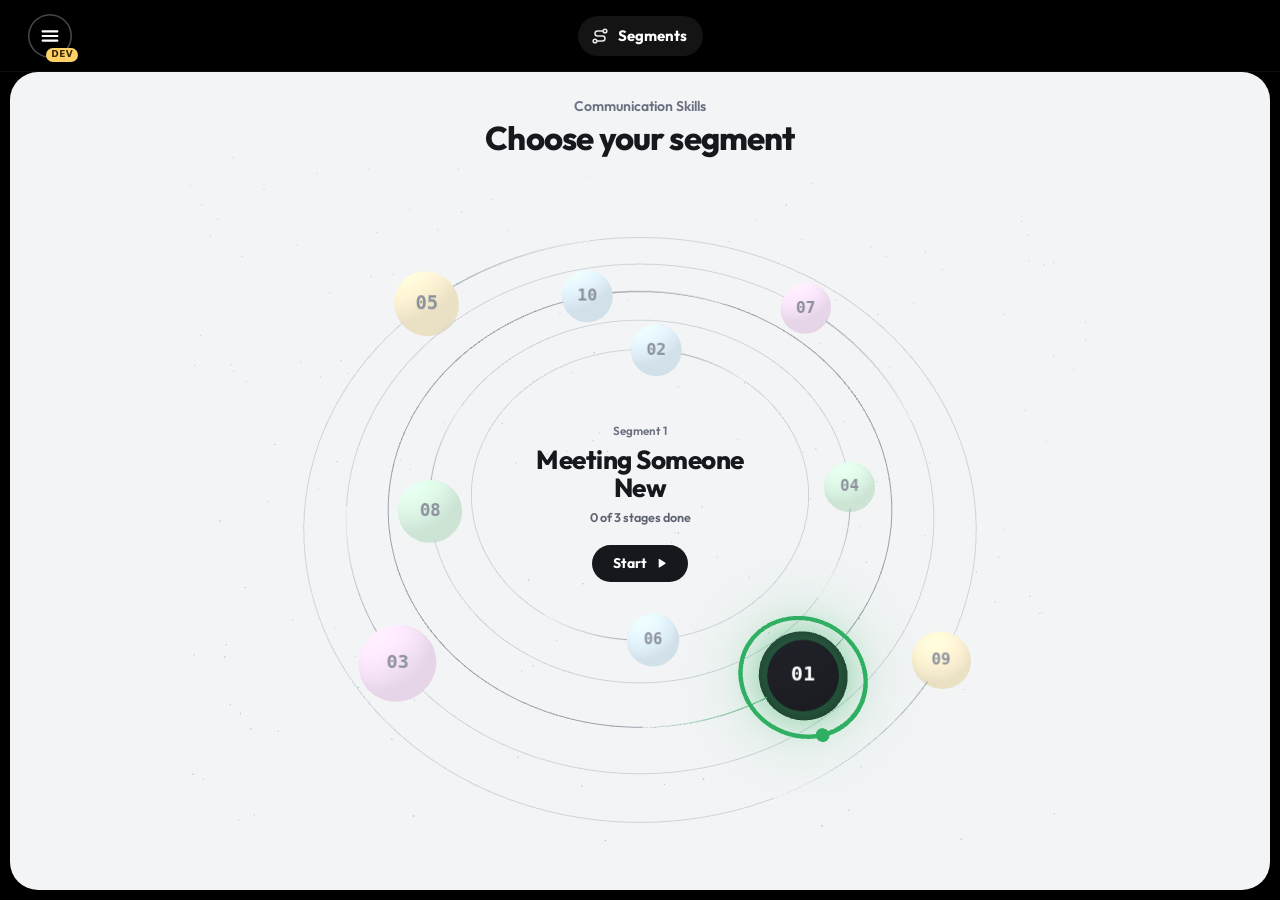
==== commit 9693fa67: "fixing ui" ====
--- a/index.html
+++ b/index.html
@@ -12,9 +12,10 @@
 <link rel="preconnect" href="https://fonts.gstatic.com" crossorigin>
 <link href="https://fonts.googleapis.com/css2?family=Chakra+Petch:wght@700&display=swap" rel="stylesheet">
 <script src="lib/gsap.min.js"></script>
+<script src="lib/three.min.js"></script>
 <script src="js/motion.js" defer></script>
 <script src="kit/commkit.js"></script>
-<link rel="stylesheet" href="css/kw.css?v=20261120x">
+<link rel="stylesheet" href="css/kw.css?v=20261126t">
 </head>
 <body data-kind="speak" data-view="welcome">
 
@@ -67,8 +68,26 @@
       <li data-step="sprint"><span class="n">5</span><span class="lb">Scenario Sprint</span></li>
     </ol>
 
+    <!-- Segments: a round menu of wedges, one per segment; click Segment 1 to open it (its stages are the learning path) -->
+    <section class="screen" data-screen="segments" hidden>
+      <div class="work seg-work">
+        <div class="seg">
+          <header class="seg-head">
+            <p class="seg-kicker">Communication Skills</p>
+            <h1 class="seg-title">Choose your segment</h1>
+          </header>
+          <div class="radial" id="radial">
+            <canvas class="orbit-canvas" id="orbit-canvas" aria-hidden="true"></canvas>
+            <div class="orbit-labels" id="orbit-labels" role="group" aria-label="Segments"></div>
+            <button type="button" class="rad-hub" id="rad-hub"></button>
+          </div>
+          <p class="seg-hint" id="seg-hint" aria-live="polite"></p>
+        </div>
+      </div>
+    </section>
+
     <!-- Welcome -->
-    <section class="screen" data-screen="welcome">
+    <section class="screen" data-screen="welcome" hidden>
       <div class="work dial-work">
         <div class="dial-stage" id="path">
           <header class="dial-head">
@@ -85,7 +104,7 @@
         </div>
       </div>
       <div class="actionbar"><div class="actionbar-in">
-        <button type="button" class="btn secondary back-btn map-back" data-go="intro" aria-label="Back to Key Words"><i data-ui="back"></i></button>
+        <button type="button" class="btn secondary back-btn map-back" data-go="segments" aria-label="Back to the segments"><i data-ui="back"></i></button>
       </div></div>
     </section>
 
@@ -994,9 +1013,9 @@
 const ORDER = ['intro', 'greetings', 'farewells', 'compare', 'match', 'sprint', 'end'];
 const STEP = { intro: 0, welcome: 0, greetings: 1, farewells: 2, compare: 3, match: 4, sprint: 5, end: 5 };
 const screenEl = n => $(`[data-screen="${n}"]`);
-let cur = 'welcome', busy = false;
-
-const TITLES = { read: 'Reading', readq: 'Reading', readdone: 'Reading', check: 'Quick Check', checkdone: 'Quick Check', welcome: 'Key Words', greetings: 'Greetings', farewells: 'Farewells', compare: 'Arriving or leaving?', match: 'Word Match', sprint: 'Scenario Sprint', end: 'Your result' };
+let cur = 'segments', busy = false;
+
+const TITLES = { read: 'Reading', readq: 'Reading', readdone: 'Reading', check: 'Quick Check', checkdone: 'Quick Check', segments: 'Segments', welcome: 'Key Words', greetings: 'Greetings', farewells: 'Farewells', compare: 'Arriving or leaving?', match: 'Word Match', sprint: 'Scenario Sprint', end: 'Your result' };
 function setTop(name) {
   const step = STEP[name];
   document.body.dataset.view = name;
@@ -1004,8 +1023,8 @@
   const stage = STAGE_OF(name);
   $('#crumb').textContent = stage === 's5' ? 'Communication Skills · Stage 5' : stage === 's8' ? 'Communication Skills · Stage 8'
     : name === 'welcome' ? 'Communication Skills · Stage 4' : 'Communication Skills · Key Words';
-  $('#steps').hidden = name === 'welcome' || name === 'intro' || stage !== 's4';
-  $('#nav-lbl').textContent = { map: 'Learning path', s4: 'Key Words', s5: 'Reading Card', s8: 'Quick Check' }[stage];
+  $('#steps').hidden = name === 'welcome' || name === 'intro' || name === 'segments' || stage !== 's4';
+  $('#nav-lbl').textContent = { seg: 'Segments', map: 'Learning path', s4: 'Key Words', s5: 'Reading Card', s8: 'Quick Check' }[stage];
   $$('#steps li').forEach((li, i) => {
     const n = i + 1, on = n === step && name !== 'end';
     li.classList.toggle('past', n < step || name === 'end');
@@ -1083,6 +1102,7 @@
 function enter(name) {
   Log.enter(name);
   if (name !== 'end' && name !== 'welcome' && STEP[name]) Store.set({ screen: name });
+  if (name === 'segments') Seg.enter(false);
   if (name === 'welcome') Home.enter(false);
   if (name === 'intro') Intro.enter(false);
   if (name === 'greetings' || name === 'farewells') {
@@ -1330,6 +1350,183 @@
     }
     const done = stagesDone();
     Launch.go(btn, st.go, { kicker: `Stage ${st.n}`, title: st.name, dots: BUILT.map(b => (b.id === st.id ? 'on' : done[b.id] ? 'done' : '')) });
+  }
+};
+/* Segments: a round menu in the centre of the screen. The circle is cut into equal wedges, one per segment, each
+   with its number; the chosen wedge is lighter with a green edge, and the circle in the middle names it.
+   Click Segment 1 (its wedge or the middle): the black grows from the middle into the segment's learning path.
+   The other segments are not open yet: clicking one shows "Coming soon" in the middle. */
+const SEGMENTS = [{ n: 1, name: 'Meeting Someone New', open: true }, ...[2, 3, 4, 5, 6, 7, 8, 9, 10].map(n => ({ n, name: `Segment ${n}`, open: false }))];
+/* The Segments screen is a small solar system drawn with three.js (lib/three.min.js): the ten segments are planets on
+   one tilted orbit, slowly going round; the title and Start sit in the middle. Each planet has a number button over it
+   (placed every frame from the planet's position), so segments work with the mouse, touch and the keyboard.
+   Opening Segment 1: the orbit makes one quick turn while a big "01" appears in the middle, then the black grows. */
+const Seg = {
+  sel: 1, rot: 0, t3: null, raf: 0, last: 0, opening: false,
+  PALE: [0xfcf1d2, 0xe2f2fb, 0xf7e4f9, 0xdcf5e5], TINT: [0xfde8b0, 0xd3eefa, 0xf3d3f6, 0xc6f1d5],   // butter, sky, lilac, mint
+  /* seen from above: five round orbits, two planets on each; every planet has its own ring, size, start and colour */
+  RINGS: [3.9, 4.85, 5.8, 6.75, 7.7],
+  ORB: [[2, .92], [0, .64], [3, .8], [1, .58], [4, .82], [0, .56], [3, .64], [1, .72], [4, .6], [2, .66]],   // [ring, size] for each segment
+  angle(i) { return i * 2.4 + .6 + this.rot * (1.25 - this.ORB[i][0] * .14); },
+  place(i) { const a = this.angle(i), r = this.RINGS[this.ORB[i][0]]; return [Math.sin(a) * r, Math.cos(a) * r]; },
+  time: 0, hover: 0, sc: [], mx: 0, my: 0,
+  build() {
+    $('#orbit-labels').innerHTML = SEGMENTS.map(sg => `<button type="button" class="rad-w${sg.open ? ' open' : ''}" data-seg="${sg.n}" aria-label="Segment ${sg.n}${sg.open ? `, ${sg.name}` : ': coming soon'}">${String(sg.n).padStart(2, '0')}</button>`).join('');
+    $('#orbit-labels').addEventListener('click', e => {
+      const g = e.target.closest('.rad-w');
+      if (!g || this.opening) return;
+      const n = Number(g.dataset.seg), sg = SEGMENTS.find(x => x.n === n);
+      this.sel = n;
+      this.render(true);
+      if (sg.open) return this.open();
+      if (!RM) gsap.to(this, { rot: this.rot + .35, duration: .6, ease: 'back.out(2.5)' });      // a locked planet: the orbit gives a little push
+    });
+    $('#rad-hub').addEventListener('click', () => { if (SEGMENTS.find(x => x.n === this.sel).open) this.open(); });
+    this.init3();
+    new ResizeObserver(() => this.resize()).observe($('#radial'));
+  },
+  init3() {
+    if (!window.THREE) return;
+    const T = THREE, scene = new T.Scene(), camera = new T.PerspectiveCamera(35, 1.22, .1, 100);
+    camera.fov = 37;
+    camera.position.set(0, 20.6, 12.3);          // looking down at an angle, so the orbits read as tilted discs
+    camera.up.set(0, 0, -1);
+    camera.lookAt(0, 0, 0);
+    scene.add(new T.AmbientLight(0xffffff, .93));                // nearly flat: only a hint of shading
+    const sun = new T.DirectionalLight(0xffffff, .12); sun.position.set(-5, 10, -5); scene.add(sun);
+    const ring = (r, color, opacity) => {
+      const pts = Array.from({ length: 129 }, (_, k) => new T.Vector3(Math.cos(k / 128 * Math.PI * 2) * r, 0, Math.sin(k / 128 * Math.PI * 2) * r));
+      return new T.Line(new T.BufferGeometry().setFromPoints(pts), new T.LineBasicMaterial({ color, transparent: true, opacity }));
+    };
+    this.RINGS.forEach((r, k) => scene.add(ring(r, k === this.ORB[0][0] ? 0x9aa0ab : 0xcfd3da, 1)));       // Segment 1's orbit is a little darker
+    // faint stars far below the orbits: they shift against the planets as the view moves
+    const sp = new Float32Array(240 * 3);
+    for (let k = 0; k < 240; k++) { sp[k * 3] = (Math.random() - .5) * 34; sp[k * 3 + 1] = -3 - Math.random() * 7; sp[k * 3 + 2] = (Math.random() - .5) * 34; }
+    const sg0 = new T.BufferGeometry(); sg0.setAttribute('position', new T.BufferAttribute(sp, 3));
+    const stars = new T.Points(sg0, new T.PointsMaterial({ color: 0xb3b8c2, size: .1, transparent: true, opacity: .75 }));
+    scene.add(stars);
+    // a trail behind each planet, fading into the page colour
+    const TR = 22, bg = new T.Color(0xf3f4f6);
+    const trails = SEGMENTS.map(sg => {
+      const g = new T.BufferGeometry(), col = new Float32Array(TR * 3), c0 = new T.Color(sg.open ? 0x2fae62 : 0x9aa0ab), c = new T.Color();
+      for (let k = 0; k < TR; k++) { c.copy(c0).lerp(bg, k / (TR - 1)); col[k * 3] = c.r; col[k * 3 + 1] = c.g; col[k * 3 + 2] = c.b; }
+      g.setAttribute('position', new T.BufferAttribute(new Float32Array(TR * 3), 3));
+      g.setAttribute('color', new T.BufferAttribute(col, 3));
+      const line = new T.Line(g, new T.LineBasicMaterial({ vertexColors: true }));
+      scene.add(line);
+      return line;
+    });
+    const geo = new T.SphereGeometry(1, 40, 28);
+    const planets = SEGMENTS.map(sg => {
+      const m = new T.Mesh(geo, new T.MeshLambertMaterial({ color: 0xffffff }));
+      if (sg.open) {                                             // Segment 1 wears a green ring
+        const halo = new T.Mesh(new T.TorusGeometry(1.42, .05, 10, 72), new T.MeshBasicMaterial({ color: 0x2fae62 }));
+        halo.rotation.x = Math.PI / 2;
+        m.add(halo);
+        const moon = new T.Mesh(new T.SphereGeometry(.15, 20, 14), new T.MeshBasicMaterial({ color: 0x2fae62 }));   // a small moon rides the ring
+        m.add(moon);
+        m.userData.moon = moon;
+      }
+      scene.add(m);
+      return m;
+    });
+    let renderer = null;
+    try { renderer = new T.WebGLRenderer({ canvas: $('#orbit-canvas'), antialias: true, alpha: true }); renderer.setPixelRatio(Math.min(devicePixelRatio || 1, 2)); } catch (e) { /* no WebGL: the numbers still go round */ }
+    this.t3 = { T, scene, camera, renderer, planets, trails, stars, TR, v: new T.Vector3() };
+    // the view leans a little towards the pointer
+    $('#radial').addEventListener('pointermove', e => { const r = e.currentTarget.getBoundingClientRect(); this.mx = (e.clientX - r.left) / r.width * 2 - 1; this.my = (e.clientY - r.top) / r.height * 2 - 1; });
+    $('#radial').addEventListener('pointerleave', () => { this.mx = 0; this.my = 0; });
+    $('#orbit-labels').addEventListener('pointerover', e => { const g = e.target.closest('.rad-w'); this.hover = g ? Number(g.dataset.seg) : 0; });
+    $('#orbit-labels').addEventListener('pointerout', () => { this.hover = 0; });
+  },
+  resize() {
+    const box = $('#radial'), w = box.clientWidth, h = box.clientHeight;
+    if (!this.t3 || !w || !h) return;
+    this.t3.camera.aspect = w / h;
+    this.t3.camera.updateProjectionMatrix();
+    if (this.t3.renderer) this.t3.renderer.setSize(w, h, false);
+    this.frame(0);
+  },
+  /* place the planets and their number buttons, and draw */
+  frame(dt) {
+    if (!RM && !this.opening) this.rot += dt * .05;              // a slow drift
+    this.time += dt;
+    if (this.t3) {
+      const cam = this.t3.camera, ease = RM ? 1 : Math.min(1, dt * 3 + (dt ? 0 : 1));
+      cam.position.x += ((RM ? 0 : this.mx * 1.5) - cam.position.x) * ease;
+      cam.position.z += ((RM ? 12.3 : 12.3 + this.my * 1.5) - cam.position.z) * ease;
+      cam.lookAt(0, 0, .5);
+      this.t3.stars.rotation.y = this.time * .012;
+    }
+    const box = $('#radial'), w = box.clientWidth, h = box.clientHeight, labels = $$('#orbit-labels .rad-w'), N = SEGMENTS.length, t3 = this.t3;
+    SEGMENTS.forEach((sg, i) => {
+      const [x, z] = this.place(i), size = this.ORB[i][1], want = sg.n === this.sel && !sg.open ? 1.22 : sg.n === this.hover ? 1.1 : 1;
+      const big = this.sc[i] = (this.sc[i] || 1) + (want - (this.sc[i] || 1)) * (dt ? Math.min(1, dt * 10) : 1);      // sizes change smoothly
+      let sx, sy, k = 1;
+      if (t3) {
+        const m = t3.planets[i];
+        m.position.set(x, 0, z);
+        m.scale.setScalar(size * big);
+        m.material.color.setHex(sg.open ? 0x1d1f25 : (sg.n === this.sel ? this.TINT : this.PALE)[i % 4]);   // Segment 1: black; the rest pale colours (not open yet), fuller when chosen
+        if (m.userData.moon) m.userData.moon.position.set(Math.cos(this.time * 1.1) * 1.42, 0, Math.sin(this.time * 1.1) * 1.42);
+        const pos = t3.trails[i].geometry.attributes.position, a0 = this.angle(i), r = this.RINGS[this.ORB[i][0]];
+        for (let k = 0; k < t3.TR; k++) { const a = a0 - k * (.62 / (t3.TR - 1)); pos.setXYZ(k, Math.sin(a) * r, .02, Math.cos(a) * r); }
+        pos.needsUpdate = true;
+        t3.v.set(x, 0, z).project(t3.camera);
+        sx = (t3.v.x + 1) / 2 * w; sy = (1 - t3.v.y) / 2 * h; k = .55 + size * .85;
+      } else { sx = w / 2 + x / 8.57 * w / 2; sy = h / 2 + z / 8.57 * h / 2; }
+      labels[i].style.transform = `translate(${sx.toFixed(1)}px,${sy.toFixed(1)}px) translate(-50%,-50%) scale(${(k * big).toFixed(3)})`;
+      labels[i].style.zIndex = Math.round(z * 10) + 100;
+    });
+    if (t3 && t3.renderer) t3.renderer.render(t3.scene, t3.camera);
+  },
+  loop(now) {
+    if (cur !== 'segments') { this.raf = 0; return; }
+    const dt = Math.min(.05, (now - (this.last || now)) / 1000);
+    this.last = now;
+    this.frame(dt);
+    this.raf = requestAnimationFrame(t => this.loop(t));
+  },
+  render(animate) {
+    const sg = SEGMENTS.find(x => x.n === this.sel), done = stagesDone(), n = BUILT.filter(b => done[b.id]).length, all = n === BUILT.length;
+    $$('#orbit-labels .rad-w').forEach(g => g.classList.toggle('is-sel', Number(g.dataset.seg) === this.sel));
+    const hub = $('#rad-hub');
+    hub.classList.toggle('locked', !sg.open);
+    hub.disabled = !sg.open;
+    hub.innerHTML = sg.open
+      ? `<span class="hub-k">Segment ${sg.n}</span><span class="hub-t">${sg.name}</span><span class="hub-p${all ? ' done' : ''}">${all ? UI.check : ''}${n} of ${BUILT.length} stages done</span><span class="hub-go">${all ? 'Open' : n ? 'Continue' : 'Start'}${MAPI.play}</span>`
+      : `<span class="hub-k">Segment ${sg.n}</span><span class="hub-t">Coming soon</span><span class="hub-lock">${LOCK}</span>`;
+    $('#seg-hint').textContent = sg.open ? '' : `Segment ${sg.n} is not open yet. Choose Segment 1.`;
+    if (animate && !RM) gsap.fromTo(hub.children, { y: 8, autoAlpha: 0 }, { y: 0, autoAlpha: 1, duration: .3, stagger: .04, ease: 'power2.out', clearProps: 'transform,opacity,visibility' });
+  },
+  enter(first) {
+    this.sel = 1;
+    this.opening = false;
+    gsap.killTweensOf(this);
+    this.rot = 0;
+    this.render(false);
+    this.resize();
+    this.last = 0;
+    if (!this.raf) this.raf = requestAnimationFrame(t => this.loop(t));
+    if (RM) return;
+    gsap.fromTo('.seg-head > *', { y: 12, autoAlpha: 0 }, { y: 0, autoAlpha: 1, duration: .5, ease: 'power3.out', stagger: .06, clearProps: 'transform,opacity,visibility' });
+    gsap.fromTo('#radial', { scale: .9, autoAlpha: 0 }, { scale: 1, autoAlpha: 1, duration: .6, ease: 'power3.out', clearProps: 'transform,opacity,visibility' });
+    gsap.from(this, { rot: -2.4, duration: 1.8, ease: 'power3.out' });      // the planets swing into place
+  },
+  open() {
+    if (busy || this.opening) return;
+    const sg = SEGMENTS.find(x => x.n === this.sel), done = stagesDone(), hub = $('#rad-hub');
+    const go = () => { Launch.go(hub, 'welcome', { kicker: `Segment ${sg.n}`, title: sg.name, dots: BUILT.map(b => (done[b.id] ? 'done' : '')) }); };
+    if (RM) return go();
+    this.opening = true;
+    gsap.timeline()
+      .to(hub.children, { autoAlpha: 0, y: -8, duration: .18, stagger: .02, ease: 'power1.in' })
+      .add(() => { hub.innerHTML = `<span class="hub-big">${String(sg.n).padStart(2, '0')}</span>`; })
+      .fromTo(hub, { scale: 1 }, { scale: 1.06, duration: .45, ease: 'back.out(2.4)' }, '>')
+      .to(this, { rot: this.rot + 4.2, duration: .9, ease: 'power2.inOut' }, '<')
+      .fromTo('#rad-hub .hub-big', { scale: .4, autoAlpha: 0 }, { scale: 1, autoAlpha: 1, duration: .45, ease: 'back.out(2.2)' }, '<')
+      .add(go, '>+.4')
+      .set(hub, { clearProps: 'transform' }, '>+.9');
   }
 };
 /* Start / Continue: press, the black grows from the button to fill the screen, the part or stage is named,
@@ -1435,7 +1632,7 @@
     Launch.go(btn, to, { kicker: `Part ${step} of 5`, title: PART_NAME[to], dots: [1, 2, 3, 4, 5].map(k => (k < step ? 'done' : k === step ? 'on' : '')) });
   }
 };
-function playWelcome() { if (cur === 'intro') Intro.enter(true); else Home.enter(true); }
+function playWelcome() { if (cur === 'segments') Seg.enter(true); else if (cur === 'intro') Intro.enter(true); else Home.enter(true); }
 
 /* =========================================================
    4a / 4b: tap-to-hear cards
@@ -2156,7 +2353,7 @@
   <path d="M195 14c2.4 3.2 3.2 7 2.4 10.6"/><path d="M189 7c1.8 1.5 3 3.4 3.7 5.6"/><path d="M150 16c-2.2 3.2-2.8 6.8-2.1 10.2"/>
 </svg>`;
 
-const STAGE_OF = n => (n === 'welcome' ? 'map' : 's4');
+const STAGE_OF = n => (n === 'segments' ? 'seg' : n === 'welcome' ? 'map' : 's4');
 let lastLeft = 'welcome';
 
 /* =========================================================
@@ -2170,7 +2367,8 @@
   $('.nav').addEventListener('click', e => {
     if (!e.target.closest('a')) return;
     e.preventDefault();
-    if (cur !== homeScreen()) show(homeScreen(), -1);
+    if (cur === 'segments') return;
+    show(cur === 'welcome' ? 'segments' : 'welcome', -1);
   });
   // the stage card closes when you tap elsewhere
   // Escape closes the stage card on the path
@@ -2189,9 +2387,12 @@
   if (saved.storyDone) Story.done = true;
   Home.build();
   Intro.build();
+  Seg.build();
   // first screen: the Key Words start screen until Stage 4 is done, then the learning path
   // (index.html#path, used by the stage pages' Back to your path, always opens the path)
-  if (homeScreen() === 'intro' && location.hash !== '#path') { screenEl('welcome').hidden = true; screenEl('intro').hidden = false; cur = 'intro'; }
+  // first screen: the segments dial (index.html#path, used by the stage pages, opens the learning path)
+  if (location.hash === '#path') { screenEl('segments').hidden = true; screenEl('welcome').hidden = false; cur = 'welcome'; }
+  else { screenEl('segments').hidden = false; }
   setTop(cur);
   // every screen opens at the top (no scroll kept from a reload or nudged by the swap above)
   try { history.scrollRestoration = 'manual'; } catch (e) { /* older browsers */ }
@@ -2246,6 +2447,6 @@
 init();
 })();
 </script>
-<script src="dev-menu/dev-menu.js?v=2"></script> <!-- DEV MENU: testing only. Delete this line and the dev-menu folder when done. -->
+<script src="dev-menu/dev-menu.js?v=4"></script> <!-- DEV MENU: testing only. Delete this line and the dev-menu folder when done. -->
 </body>
 </html>
--- a/css/kw.css
+++ b/css/kw.css
@@ -1693,3 +1693,314 @@
   .dial-foot .wk{min-height:28px;padding:3px 9px;font-size:.75rem}
   .dial-foot{gap:6px 10px;bottom:12px}
 }
+/* ---------- Reading Card glossary: a small white dialog under the bold word ---------- */
+.gloss-pop{width:min(320px,calc(100% - 16px));padding:14px 14px 16px 16px;border-radius:18px;background:#fff;color:var(--text);box-shadow:0 18px 40px -16px rgba(16,24,40,.42),0 0 0 1px var(--line)}
+.gloss-pop::before{background:#fff;box-shadow:-1px -1px 0 var(--line)}
+.gp-head{display:flex;align-items:center;gap:8px}
+.gp-word{flex:1;display:flex;align-items:baseline;flex-wrap:wrap;gap:4px 8px;min-width:0}
+.gp-word b{font-family:var(--kw-display);font-size:1.25rem;font-weight:750;letter-spacing:-.01em}
+.gloss-pop .gp-pos{padding:1px 8px;border-radius:99px;background:var(--soft);color:#3d4250;font-size:.75rem;font-weight:700}
+.gp-say,.gp-close{flex:none;display:grid;place-items:center;width:36px;height:36px;padding:0;border:0;border-radius:50%;cursor:pointer}
+.gp-say{background:var(--frame);color:#fff}
+.gp-say svg{width:18px;height:18px}
+.gp-close{background:var(--soft);color:var(--text)}
+.gp-close svg{width:16px;height:16px}
+.gp-close:hover{background:#e3e6eb}
+.gloss-pop .gp-mean{margin:10px 0 0;font-size:1rem;line-height:1.5;color:#3d4250}
+
+/* ---------- the dial, closer to the reference: monospace numbers with a slashed zero, lighter details ---------- */
+.d-num{font-family:"Roboto Mono",ui-monospace,"SF Mono",Menlo,Consolas,monospace;font-weight:700;letter-spacing:-.04em;font-variant-numeric:slashed-zero tabular-nums;font-feature-settings:"zero" 1}
+.dial-info .di-in{gap:8px}
+.dial-info .un-kicker,.dial-info .un-kicker.done,.dial-info .un-kicker.lock{padding:0;background:none;color:var(--muted);font-size:.875rem;font-weight:600;letter-spacing:.01em}
+.dial-info .un-kicker.done{color:var(--good)}
+.dial-info .un-title{font-family:var(--font);font-size:clamp(1.25rem,1rem + .6vw,1.5rem);font-weight:700;letter-spacing:-.005em;color:#2b2e35}
+.dial-info .un-about{font-size:clamp(1rem,.95rem + .3vw,1.1875rem);font-weight:400;line-height:1.5;color:#8a909c;max-width:34ch}
+.dial-info .un-meta{color:#6a7080;font-size:.875rem}
+.dial-info .un-done{padding:0;background:none;color:var(--good);font-size:.875rem}
+.di-go{min-height:48px;padding:0 22px;font-size:1rem}
+
+/* ---------- learning path: the dial on the left, the cards (banner, Up next, words you know) on the right ---------- */
+.dial-map{flex:1 1 auto;min-height:0;width:100%;align-self:stretch;display:grid;grid-template-columns:minmax(0,1fr) clamp(340px,30vw,430px);gap:20px}
+.dial-side{display:flex;flex-direction:column;gap:14px;min-height:0;overflow-y:auto;overscroll-behavior:contain;scrollbar-width:thin;padding:14px 6px 16px 2px}
+.dial-side>*{flex:none}
+.dial-side .pop-lock{margin:0}
+.dial-side .link-btn{justify-self:center}
+.upnext .un-kicker.done{background:var(--good-soft);color:var(--good)}
+.upnext .un-kicker.lock{background:var(--soft);color:#3d4250}
+.un-trophy.off{background:#e3e6eb;box-shadow:0 5px 0 #c9cdd5}
+/* beside the big number: just the name and one quiet line */
+.dial-info .di-in{gap:2px}
+.dd-name{margin:0;font-size:clamp(1.25rem,1rem + .6vw,1.5rem);font-weight:700;line-height:1.2;color:#2b2e35}
+.dd-sub{margin:0;font-size:clamp(1rem,.95rem + .3vw,1.1875rem);line-height:1.45;color:#8a909c}
+/* narrow screens: the dial on top, the cards under it (the screen scrolls) */
+@media (max-width:56.24em){
+  .screen[data-screen="welcome"]>.work.dial-work{overflow-y:auto}
+  .dial-map{display:flex;flex-direction:column;gap:14px}
+  .dial-stage{flex:none;height:min(440px,60vh)}
+  .dial-side{overflow:visible;padding:0 0 16px}
+}
+
+/* ================= Segments screen: a clean grid of segment cards (click one to open it) ================= */
+body[data-view="segments"] .pagehead{display:none}
+body[data-view="segments"] main{padding-bottom:0}
+.screen[data-screen="segments"]>.work.seg-work{display:flex;flex-direction:column;overflow:hidden}
+.seg{flex:1 1 auto;min-height:0;width:100%;align-self:stretch;display:flex;flex-direction:column;align-items:center;justify-content:center;gap:clamp(12px,2.6vh,26px);padding:10px 0 14px;text-align:center}
+.seg-kicker{margin:0;font-size:.875rem;font-weight:600;color:var(--muted)}
+.seg-title{margin:2px 0 0;font-family:var(--kw-display);font-size:clamp(1.625rem,1.2rem + 1.4vw,2.375rem);font-weight:750;letter-spacing:-.025em;line-height:1.1}
+.seg-hint{margin:0;min-height:1.5em;font-size:1rem;font-weight:600;color:#5b6170}
+
+
+/* ---------- Segments: cards ---------- */
+.seg{justify-content:center;gap:clamp(18px,3.4vh,34px);padding:14px 0 18px}
+.seg-hint:empty{display:none}
+.seg-grid{list-style:none;margin:0;padding:0;width:min(1040px,100%);display:grid;grid-template-columns:repeat(3,minmax(0,1fr));gap:16px;text-align:left}
+.seg-grid>li{display:flex;min-width:0}
+.seg-grid>li:first-child{grid-row:span 2}
+.seg-card{position:relative;flex:1;display:flex;flex-direction:column;gap:8px;min-width:0;padding:22px;border:0;border-radius:24px;background:#fff;color:var(--text);font:inherit;text-align:left;box-shadow:var(--shadow)}
+.sc-top{display:flex;align-items:center;justify-content:space-between;gap:10px}
+.sc-num{font-family:"Roboto Mono",ui-monospace,Menlo,monospace;font-size:1.75rem;font-weight:700;line-height:1;letter-spacing:-.04em;font-variant-numeric:slashed-zero;font-feature-settings:"zero" 1}
+.sc-name{font-family:var(--kw-display);font-size:1.25rem;font-weight:750;letter-spacing:-.015em;line-height:1.15}
+.sc-about{font-size:.9375rem;line-height:1.45;color:#5b6170}
+/* the open segment: dark, taller, with progress and its action */
+.seg-card.open{cursor:pointer;gap:12px;padding:26px;background:linear-gradient(180deg,#22242b,#0e0f12);color:#fff;box-shadow:0 8px 0 #000,0 30px 46px -24px rgba(16,24,40,.6);transition:transform .12s ease,box-shadow .12s ease}
+.seg-card.open:hover{transform:translateY(-3px);box-shadow:0 11px 0 #000,0 34px 50px -24px rgba(16,24,40,.6)}
+.seg-card.open:active{transform:translateY(6px);box-shadow:0 2px 0 #000}
+.seg-card.open:focus-visible{outline:3px solid var(--accent);outline-offset:4px}
+.seg-card.open .sc-num{font-size:clamp(3rem,2rem + 3vw,4.5rem);color:#fff}
+.seg-card.open .sc-name{margin-top:auto;font-size:clamp(1.5rem,1.2rem + 1vw,2rem)}
+.seg-card.open .sc-about{color:#c9ccd3;font-size:1rem}
+.sc-state{display:inline-flex;align-items:center;gap:6px;padding:4px 12px;border-radius:99px;background:var(--mint);color:var(--mint-ink);font-size:.8125rem;font-weight:700;white-space:nowrap}
+.sc-state svg{width:13px;height:13px}
+.sc-prog{display:flex;align-items:center;gap:12px;font-size:.875rem;font-weight:600;color:#c9ccd3;white-space:nowrap}
+.sc-bar{flex:1;height:8px;border-radius:99px;background:#3a3d45;overflow:hidden}
+.sc-bar i{display:block;height:100%;border-radius:99px;background:linear-gradient(90deg,#4cc874,#3cba60)}
+.sc-go{display:flex;align-items:center;justify-content:center;gap:10px;min-height:50px;margin-top:4px;border-radius:99px;background:#fff;color:#16181d;font-size:1.0625rem;font-weight:700}
+.sc-go svg{width:16px;height:16px}
+/* not open yet: quiet */
+.seg-card.soon{background:rgba(255,255,255,.6);box-shadow:inset 0 0 0 1.5px #e1e4ea}
+.seg-card.soon .sc-num{color:#b3b8c2}
+.seg-card.soon .sc-name{font-size:1.0625rem;color:#5b6170}
+.seg-card.soon .sc-about{font-size:.875rem;color:#8a909c}
+.sc-lock{display:grid;place-items:center;width:30px;height:30px;border-radius:50%;background:var(--soft);color:#8a909c}
+.sc-lock svg{width:15px;height:15px}
+@media (max-width:56.24em){
+  .screen[data-screen="segments"]>.work.seg-work{overflow-y:auto}
+  .seg{justify-content:flex-start}
+  .seg-grid{grid-template-columns:repeat(2,minmax(0,1fr));gap:12px}
+  .seg-grid>li:first-child{grid-column:1/-1;grid-row:auto}
+  .seg-card{padding:16px;border-radius:20px}
+  .seg-card.open{padding:20px}
+  .seg-card.open .sc-name{margin-top:6px}
+}
+@media (min-width:56.25em) and (max-height:46em){.seg-card{padding:16px 18px}.seg-card.open{padding:20px}}
+@media (max-width:56.24em){.seg-grid>li:first-child{margin-bottom:8px}}
+
+/* ================= Segments: a round menu (wedges around a centre circle), in the course's black / white / green ================= */
+.seg{justify-content:center;gap:clamp(14px,3vh,28px)}
+.radial{--S:min(60dvh,88vw,560px);position:relative;flex:none;width:var(--S);height:var(--S);border-radius:50%;box-shadow:0 30px 60px -26px rgba(16,24,40,.55)}
+.rad-svg{display:block;width:100%;height:100%;overflow:visible}
+.rad-w{cursor:pointer;outline:none}
+.rad-fill{fill:#0e0f12;stroke:#0e0f12;stroke-width:.4;transition:fill .18s ease}
+.rad-edge{fill:none;stroke:transparent;stroke-width:3.2;transition:stroke .18s ease}
+.rad-n{font-family:"Roboto Mono",ui-monospace,Menlo,monospace;font-size:13px;font-weight:700;fill:#6e737e;font-variant-numeric:slashed-zero;font-feature-settings:"zero" 1;pointer-events:none;transition:fill .18s ease}
+.rad-w.open .rad-n{fill:#fff}
+@media (hover:hover){.rad-w:hover .rad-fill{fill:#1a1c21}}
+.rad-w:focus-visible .rad-fill{fill:#1a1c21}
+.rad-w:focus-visible .rad-edge{stroke:#ffd166}
+.rad-w.is-sel .rad-fill{fill:#25272e}
+.rad-w.is-sel .rad-edge{stroke:#8a909c}
+.rad-w.is-sel .rad-n{fill:#fff}
+.rad-w.open.is-sel .rad-edge{stroke:#3cba60}
+/* the circle in the middle names the chosen segment */
+.rad-hub{position:absolute;left:50%;top:50%;width:calc(var(--S) * .47);height:calc(var(--S) * .47);margin:calc(var(--S) * -.235) 0 0 calc(var(--S) * -.235);padding:calc(var(--S) * .035);border:0;border-radius:50%;
+  display:flex;flex-direction:column;align-items:center;justify-content:center;gap:calc(var(--S) * .01);background:#25272e;color:#fff;font:inherit;text-align:center;cursor:pointer;transition:background-color .18s ease,transform .12s ease}
+.rad-hub:hover:not(:disabled){background:#2d3038}
+.rad-hub:active:not(:disabled){transform:scale(.97)}
+.rad-hub:disabled{cursor:default}
+.rad-hub:focus-visible{outline:3px solid #ffd166;outline-offset:3px}
+.rad-hub .hub-k{font-size:calc(var(--S) * .026);font-weight:600;color:#a3a7b1}
+.rad-hub .hub-t{font-family:var(--kw-display);font-size:calc(var(--S) * .046);font-weight:750;letter-spacing:-.02em;line-height:1.1;color:#fff}
+.rad-hub .hub-p{display:flex;align-items:center;gap:5px;font-size:calc(var(--S) * .026);font-weight:600;color:#a3a7b1}
+.rad-hub .hub-p.done{color:#7fe0a3}
+.rad-hub .hub-p svg{width:1em;height:1em}
+.rad-hub .hub-go{display:inline-flex;align-items:center;gap:8px;height:calc(var(--S) * .078);margin-top:calc(var(--S) * .02);padding:0 calc(var(--S) * .045);border-radius:99px;background:#fff;color:#16181d;font-size:calc(var(--S) * .031);font-weight:700}
+.rad-hub .hub-go svg{width:.9em;height:.9em}
+.hub-lock{display:grid;place-items:center;width:calc(var(--S) * .07);height:calc(var(--S) * .07);margin-top:calc(var(--S) * .012);border-radius:50%;background:#34363d;color:#a3a7b1}
+.hub-lock svg{width:50%;height:50%}
+@media (max-width:56.24em){.seg{justify-content:center}.screen[data-screen="segments"]>.work.seg-work{overflow:hidden}}
+/* the line under the round menu always keeps its space, so the menu does not jump when a message appears */
+.seg-hint:empty{display:block}
+
+/* ================= Segments: thin-line circle in the centre (light, like the learning path dial) =================
+   A thin grey circle; a dot on the line for each segment with its number just outside; the chosen one is dark and
+   bigger; the name, progress and Start sit inside the circle. */
+.radial{--S:min(64dvh,90vw,600px);box-shadow:none}
+.rad-line{fill:none;stroke:#cfd3da;stroke-width:.5}
+.rad-hit{fill:transparent}
+.rad-dot{fill:#c4c9d1;transition:fill .2s ease,r .2s ease}
+.rad-ring{fill:none;stroke:transparent;stroke-width:.6;transition:stroke .2s ease}
+.rad-n{font-size:8px;fill:#b3b8c2;transition:fill .2s ease,font-size .2s ease}
+.rad-w.open .rad-n{fill:#1d1f25}
+.rad-w.open .rad-dot{fill:#1d1f25}
+@media (hover:hover){.rad-w:hover .rad-n{fill:#3d4250}.rad-w:hover .rad-dot{fill:#3d4250}}
+.rad-w:focus-visible .rad-ring{stroke:var(--accent);stroke-width:1}
+.rad-w.is-sel .rad-n{font-size:13px;fill:#1d1f25}
+.rad-w.is-sel .rad-dot{fill:#1d1f25;r:2.6px}
+.rad-w.is-sel .rad-ring{stroke:#b3b8c2}
+.rad-w.open.is-sel .rad-ring{stroke:#3cba60;stroke-width:.9}
+/* inside the circle: plain text on the page colour */
+.rad-hub{width:calc(var(--S) * .6);height:calc(var(--S) * .6);margin:calc(var(--S) * -.3) 0 0 calc(var(--S) * -.3);background:transparent;color:var(--text);gap:calc(var(--S) * .012)}
+.rad-hub:hover:not(:disabled){background:transparent}
+.rad-hub:focus-visible{outline:3px solid var(--accent)}
+.rad-hub .hub-k{font-size:calc(var(--S) * .026);color:var(--muted)}
+.rad-hub .hub-t{font-size:calc(var(--S) * .058);color:#1d1f25}
+.rad-hub .hub-p{font-size:calc(var(--S) * .028);color:#8a909c}
+.rad-hub .hub-p.done{color:var(--good)}
+.rad-hub .hub-go{height:calc(var(--S) * .082);margin-top:calc(var(--S) * .026);background:#1d1f25;color:#fff;box-shadow:0 4px 0 #000}
+.rad-hub.locked .hub-t{color:#8a909c}
+.hub-lock{background:var(--soft);color:#8a909c}
+
+/* ================= Segments: thin-line wedge ring (minimal) =================
+   Fine tick marks around a ring of eight outlined wedges with the numbers inside; the chosen wedge is white;
+   Segment 1's outer edge is a green progress arc; a white disc in the middle holds the name and Start. */
+.radial{--S:min(66dvh,90vw,620px)}
+.rad-ticks path{stroke:#c9cdd5;stroke-width:.45;stroke-linecap:round}
+.rad-fill{fill:transparent;stroke:#d3d7df;stroke-width:.5;transition:fill .2s ease}
+.rad-track,.rad-edge{fill:none;stroke:transparent;stroke-width:2.2;stroke-linecap:round;transition:stroke .2s ease}
+.rad-w.open .rad-track{stroke:#cdeed8}
+.rad-w.open .rad-edge,.rad-w.open.is-sel .rad-edge{stroke:#2fae62}
+.rad-w.is-sel:not(.open) .rad-track{stroke:#b3b8c2}
+.rad-n,.rad-w.is-sel .rad-n{font-size:9.5px}
+.rad-n{fill:#a2a8b3}
+.rad-w.open .rad-n,.rad-w.is-sel .rad-n{fill:#16181d}
+@media (hover:hover){.rad-w:hover .rad-fill{fill:rgba(255,255,255,.7)}.rad-w:hover .rad-n{fill:#3d4250}}
+.rad-w:focus-visible .rad-fill{fill:#fff;stroke:var(--accent);stroke-width:1}
+.rad-w.is-sel .rad-fill{fill:#fff}
+.rad-hub{width:calc(var(--S) * .5);height:calc(var(--S) * .5);margin:calc(var(--S) * -.25) 0 0 calc(var(--S) * -.25);background:#fff;box-shadow:0 0 0 1px #e1e4ea,0 18px 40px -22px rgba(16,24,40,.35)}
+.rad-hub:hover:not(:disabled){background:#fff;box-shadow:0 0 0 1px #c4c9d1,0 22px 44px -22px rgba(16,24,40,.42)}
+.rad-hub .hub-t{font-size:calc(var(--S) * .05)}
+.rad-hub .hub-go{box-shadow:none}
+
+/* Segments: a bigger circle; the big number shown in the middle when a segment opens */
+.seg{gap:clamp(8px,1.6vh,18px);padding:6px 0 8px}
+.radial{--S:min(74dvh,94vw,760px)}
+.seg-title{font-size:clamp(1.5rem,1.1rem + 1.2vw,2.125rem)}
+.hub-big{font-family:"Roboto Mono",ui-monospace,Menlo,monospace;font-size:calc(var(--S) * .2);font-weight:700;line-height:1;letter-spacing:-.04em;color:#16181d;font-variant-numeric:slashed-zero;font-feature-settings:"zero" 1}
+
+/* ================= Segments: one soft black shape (a centre circle with a branch for each segment) =================
+   In the course's theme: black on the light page, white text, green for progress. --W is the shape's width. */
+.radial{--W:min(54dvh,92vw,560px);--S:calc(var(--W) * 1.08);width:var(--W);height:auto;aspect-ratio:228/304;border-radius:0;box-shadow:none}
+.bl-goo circle{fill:#16181d}
+.bl-goo line{stroke:#16181d;stroke-width:16;stroke-linecap:round}
+.bl-rings circle{fill:none;stroke:rgba(255,255,255,.09);stroke-width:.6}
+.bl-arrow{transition:transform .45s cubic-bezier(.3,1.3,.5,1)}
+.bl-arrow path{fill:none;stroke:#fff;stroke-width:1.6;stroke-linecap:round;stroke-linejoin:round;opacity:.85}
+.bl-sat{fill:transparent;transition:fill .2s ease}
+.bl-track{fill:none;stroke:transparent;stroke-width:1.6;transition:stroke .2s ease}
+.rad-w .rad-edge,.rad-w.open .rad-edge,.rad-w.open.is-sel .rad-edge{fill:none;stroke:transparent;stroke-width:2;stroke-linecap:round}
+.rad-w.open .rad-edge,.rad-w.open.is-sel .rad-edge{stroke:#4cc874}
+.rad-w.open .bl-track{stroke:rgba(76,200,116,.28)}
+.rad-n,.rad-w.is-sel .rad-n{font-size:12px}
+.rad-n{fill:#7d838f}
+.rad-w.open .rad-n,.rad-w.is-sel .rad-n{fill:#fff}
+@media (hover:hover){.rad-w:hover .bl-sat{fill:#25272e}.rad-w:hover .rad-n{fill:#fff}}
+.rad-w.is-sel .bl-sat{fill:#30333b}
+.rad-w.is-sel:not(.open) .bl-track{stroke:#6e737e}
+.rad-w:focus-visible .bl-track{stroke:#ffd166;stroke-width:2}
+/* the centre circle: the chosen segment, in white on the black shape */
+.rad-hub,.rad-hub:hover:not(:disabled){left:32.46%;width:calc(var(--W) * .5);height:calc(var(--W) * .5);margin:calc(var(--W) * -.25) 0 0 calc(var(--W) * -.25);background:transparent;box-shadow:none;color:#fff}
+.rad-hub:focus-visible{outline:3px solid #ffd166;outline-offset:-4px}
+.rad-hub .hub-k{color:#a3a7b1}
+.rad-hub .hub-t{color:#fff;font-size:calc(var(--S) * .046)}
+.rad-hub.locked .hub-t{color:#a3a7b1}
+.rad-hub .hub-p{color:#a3a7b1}
+.rad-hub .hub-p.done{color:#7fe0a3}
+.rad-hub .hub-go{background:#fff;color:#16181d;box-shadow:none}
+.hub-lock{background:#30333b;color:#a3a7b1}
+.hub-big{color:#fff}
+
+/* ================= Segments: a fidget spinner (ten arms all the way round) ================= */
+.radial{--W:min(72dvh,94vw,700px);--S:calc(var(--W) * .92);aspect-ratio:1}
+.rad-svg{transform-origin:50% 50%;will-change:transform}
+.bl-goo line{stroke-width:15}
+.bl-rings circle:first-child{r:59px}
+.bl-rings circle:last-child{r:52px}
+.bl-arrow path{d:path("M71 0h11M78 -4l4.5 4-4.5 4")}
+.rad-n,.rad-w.is-sel .rad-n{font-size:11px}
+.rad-hub,.rad-hub:hover:not(:disabled){left:50%;width:calc(var(--W) * .43);height:calc(var(--W) * .43);margin:calc(var(--W) * -.215) 0 0 calc(var(--W) * -.215)}
+
+/* Segments spinner, simpler: the ten small circles float around the big one, not joined to it */
+.bl-goo{filter:none}
+.bl-goo line{display:none}
+.bl-arrow path{stroke:#16181d;opacity:1}
+
+/* Segments spinner in outline: thin strokes on the light page, no solid black */
+.bl-goo circle{fill:#fff;stroke:#16181d;stroke-width:1.2}
+.bl-goo circle:not(:first-child){fill:transparent;stroke:#c4c9d1;stroke-width:1}
+.bl-rings circle{stroke:#e7e9ee}
+.rad-n{fill:#8a909c}
+.rad-w.open .rad-n,.rad-w.is-sel .rad-n{fill:#16181d}
+.bl-sat{stroke:transparent;stroke-width:1.2}
+@media (hover:hover){.rad-w:hover .bl-sat{fill:#fff}.rad-w:hover .rad-n{fill:#16181d}}
+.rad-w.is-sel .bl-sat{fill:#fff}
+.rad-w.open .bl-sat{fill:#fff}
+.rad-w.open .bl-track{stroke:#16181d;stroke-width:1.2}
+.rad-w.open .rad-edge,.rad-w.open.is-sel .rad-edge{stroke:#2fae62;stroke-width:2.4}
+.rad-w.is-sel:not(.open) .bl-track{stroke:#16181d;stroke-width:1.2}
+.rad-w:focus-visible .bl-track{stroke:var(--accent);stroke-width:2}
+.rad-hub,.rad-hub:hover:not(:disabled){color:var(--text)}
+.rad-hub:focus-visible{outline:3px solid var(--accent);outline-offset:-4px}
+.rad-hub .hub-k{color:var(--muted)}
+.rad-hub .hub-t{color:#16181d}
+.rad-hub.locked .hub-t{color:#8a909c}
+.rad-hub .hub-p{color:#5b6170}
+.rad-hub .hub-p.done{color:var(--good)}
+.rad-hub .hub-go{background:#16181d;color:#fff}
+.hub-lock{background:var(--soft);color:#8a909c}
+.hub-big{color:#16181d}
+
+/* ================= Segments as an orbit (three.js): planets on a tilted ring, the title and Start in the middle ================= */
+.radial{--W:min(82dvh,94vw,880px);--S:calc(var(--W) * .76);width:var(--W);height:auto;aspect-ratio:1.22;border-radius:0}
+.orbit-canvas{position:absolute;inset:0;width:100%;height:100%;display:block}
+.orbit-labels{position:absolute;inset:0}
+.orbit-labels .rad-w{position:absolute;left:0;top:0;width:54px;height:54px;padding:0;border:0;border-radius:50%;background:none;cursor:pointer;
+  font-family:"Roboto Mono",ui-monospace,Menlo,monospace;font-size:.9375rem;font-weight:700;color:#5b6170;font-variant-numeric:slashed-zero;font-feature-settings:"zero" 1;will-change:transform}
+.orbit-labels .rad-w.open{color:#fff}
+.orbit-labels .rad-w.is-sel:not(.open){color:#fff}
+.orbit-labels .rad-w:focus-visible{outline:3px solid var(--accent);outline-offset:2px}
+.rad-hub,.rad-hub:hover:not(:disabled){left:50%;top:50%;width:calc(var(--W) * .4);height:calc(var(--W) * .4);margin:calc(var(--W) * -.2) 0 0 calc(var(--W) * -.2);background:transparent;box-shadow:none}
+.rad-hub .hub-t{font-size:calc(var(--S) * .062)}
+@media (max-width:37.49em){.orbit-labels .rad-w{width:40px;height:40px;font-size:.75rem}.radial{--W:min(82dvh,98vw)}}
+
+/* Segments orbit seen from above: round concentric orbits, flat pastel planets */
+.radial{--W:min(74dvh,96vw,760px);--S:calc(var(--W) * .7);aspect-ratio:1}
+.orbit-labels .rad-w{color:#16181d}
+.orbit-labels .rad-w.open{color:#fff}
+.orbit-labels .rad-w.is-sel:not(.open){color:#16181d}
+.rad-hub,.rad-hub:hover:not(:disabled){width:calc(var(--W) * .38);height:calc(var(--W) * .38);margin:calc(var(--W) * -.19) 0 0 calc(var(--W) * -.19)}
+.rad-hub .hub-t{font-size:calc(var(--S) * .058)}
+@media (max-width:37.49em){.radial{--W:min(74dvh,100vw)}.orbit-labels .rad-w{font-size:.6875rem}}
+
+/* bigger, plain planets: grey for segments not open yet, black for Segment 1 */
+.orbit-labels .rad-w{color:#5b6170}
+.orbit-labels .rad-w.open{color:#fff}
+.orbit-labels .rad-w.is-sel:not(.open){color:#16181d}
+.rad-hub,.rad-hub:hover:not(:disabled){width:calc(var(--W) * .34);height:calc(var(--W) * .34);margin:calc(var(--W) * -.17) 0 0 calc(var(--W) * -.17)}
+.radial{--W:min(76dvh,96vw,780px);--S:calc(var(--W) * .64)}
+
+/* locked planets: pale colours with quiet numbers */
+.orbit-labels .rad-w{color:#8a909c}
+.orbit-labels .rad-w.open{color:#fff}
+.orbit-labels .rad-w.is-sel:not(.open){color:#16181d}
+
+/* the active segment glows: a soft green halo that breathes slowly */
+.orbit-labels .rad-w.open{box-shadow:0 0 26px 8px rgba(47,174,98,.42),0 0 60px 22px rgba(76,200,116,.2);animation:kwGlow 2.6s ease-in-out infinite}
+@keyframes kwGlow{0%,100%{box-shadow:0 0 22px 6px rgba(47,174,98,.34),0 0 52px 18px rgba(76,200,116,.14)}50%{box-shadow:0 0 32px 12px rgba(47,174,98,.5),0 0 72px 28px rgba(76,200,116,.26)}}
+@media (prefers-reduced-motion:reduce){.orbit-labels .rad-w.open{animation:none}}
+
+/* a bigger orbit: the scene is wider than tall and uses the full height under the title */
+.radial{--W:min(100dvh,96vw,1060px);--S:calc(var(--W) * .5);aspect-ratio:1.3}
+.rad-hub,.rad-hub:hover:not(:disabled){width:calc(var(--W) * .27);height:calc(var(--W) * .27);margin:calc(var(--W) * -.135) 0 0 calc(var(--W) * -.135)}
+.seg{gap:0}
+.seg-hint{position:relative;z-index:2;margin-top:-6px}
+@media (max-width:37.49em){.radial{--W:100vw;--S:calc(var(--W) * .62);aspect-ratio:1.12}.rad-hub,.rad-hub:hover:not(:disabled){width:calc(var(--W) * .3);height:calc(var(--W) * .3);margin:calc(var(--W) * -.15) 0 0 calc(var(--W) * -.15)}}
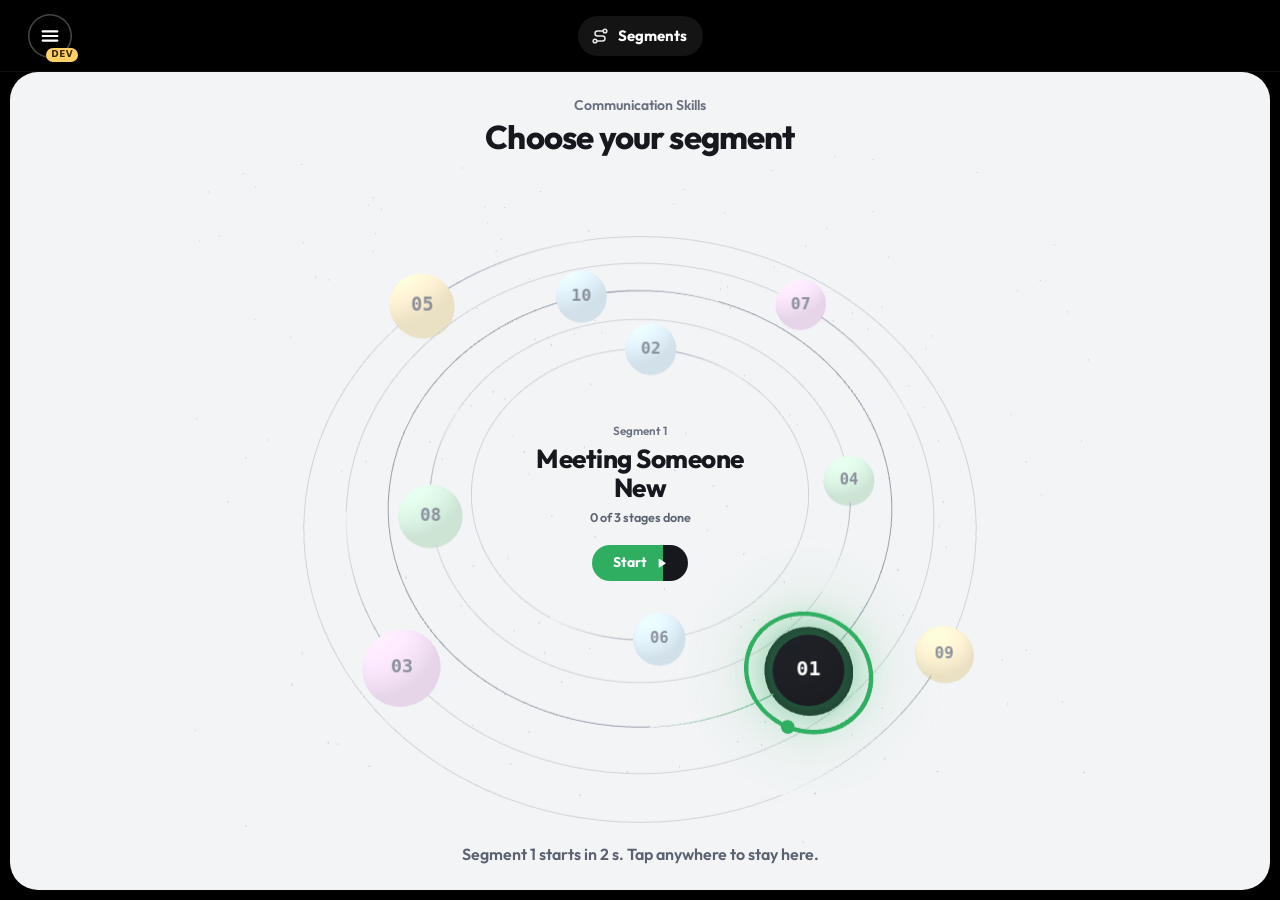
==== commit 1e278ed4: "fixing bugs" ====
--- a/index.html
+++ b/index.html
@@ -15,7 +15,7 @@
 <script src="lib/three.min.js"></script>
 <script src="js/motion.js" defer></script>
 <script src="kit/commkit.js"></script>
-<link rel="stylesheet" href="css/kw.css?v=20261126t">
+<link rel="stylesheet" href="css/kw.css?v=20261126v">
 </head>
 <body data-kind="speak" data-view="welcome">
 
@@ -1375,13 +1375,16 @@
     $('#orbit-labels').addEventListener('click', e => {
       const g = e.target.closest('.rad-w');
       if (!g || this.opening) return;
+      this.autoStop();
       const n = Number(g.dataset.seg), sg = SEGMENTS.find(x => x.n === n);
       this.sel = n;
       this.render(true);
       if (sg.open) return this.open();
       if (!RM) gsap.to(this, { rot: this.rot + .35, duration: .6, ease: 'back.out(2.5)' });      // a locked planet: the orbit gives a little push
     });
-    $('#rad-hub').addEventListener('click', () => { if (SEGMENTS.find(x => x.n === this.sel).open) this.open(); });
+    $('#rad-hub').addEventListener('click', () => { this.autoStop(); if (SEGMENTS.find(x => x.n === this.sel).open) this.open(); });
+    document.addEventListener('pointerdown', e => { if (this.autoTw && !e.target.closest('#rad-hub, .rad-w.open')) this.autoStop(); });   // a tap anywhere else on the page cancels auto start
+    document.addEventListener('keydown', e => { if (this.autoTw && e.key === 'Escape') this.autoStop(); });
     this.init3();
     new ResizeObserver(() => this.resize()).observe($('#radial'));
   },
@@ -1487,6 +1490,25 @@
     this.frame(dt);
     this.raf = requestAnimationFrame(t => this.loop(t));
   },
+  /* Auto start: when the page first opens, Segment 1 starts by itself after a short countdown (the Start button fills
+     with green and the line below counts down). Tapping anywhere else, or choosing another planet, cancels it. */
+  AUTO: 5, autoTw: null,
+  autoStart() {
+    this.autoStop();
+    const o = { p: 0 }, hint = $('#seg-hint'), hub = $('#rad-hub');
+    hub.classList.add('auto');
+    this.autoTw = gsap.to(o, { p: 1, duration: this.AUTO, ease: 'none',
+      onUpdate: () => {
+        if (cur !== 'segments') return this.autoStop();
+        hub.style.setProperty('--p', `${(o.p * 100).toFixed(1)}%`);
+        hint.textContent = `Segment 1 starts in ${Math.max(1, Math.ceil(this.AUTO * (1 - o.p)))} s. Tap anywhere to stay here.`;
+      },
+      onComplete: () => { this.autoTw = null; hint.textContent = ''; if (cur === 'segments') { this.sel = 1; this.open(); } } });
+  },
+  autoStop() {
+    if (this.autoTw) { this.autoTw.kill(); this.autoTw = null; $('#seg-hint').textContent = ''; }
+    const hub = $('#rad-hub'); hub.classList.remove('auto'); hub.style.removeProperty('--p');
+  },
   render(animate) {
     const sg = SEGMENTS.find(x => x.n === this.sel), done = stagesDone(), n = BUILT.filter(b => done[b.id]).length, all = n === BUILT.length;
     $$('#orbit-labels .rad-w').forEach(g => g.classList.toggle('is-sel', Number(g.dataset.seg) === this.sel));
@@ -1502,12 +1524,14 @@
   enter(first) {
     this.sel = 1;
     this.opening = false;
+    this.autoStop();
     gsap.killTweensOf(this);
     this.rot = 0;
     this.render(false);
     this.resize();
     this.last = 0;
     if (!this.raf) this.raf = requestAnimationFrame(t => this.loop(t));
+    if (first) this.autoStart();          // only when the page opens here, not when coming back from the learning path
     if (RM) return;
     gsap.fromTo('.seg-head > *', { y: 12, autoAlpha: 0 }, { y: 0, autoAlpha: 1, duration: .5, ease: 'power3.out', stagger: .06, clearProps: 'transform,opacity,visibility' });
     gsap.fromTo('#radial', { scale: .9, autoAlpha: 0 }, { scale: 1, autoAlpha: 1, duration: .6, ease: 'power3.out', clearProps: 'transform,opacity,visibility' });
@@ -1515,6 +1539,7 @@
   },
   open() {
     if (busy || this.opening) return;
+    this.autoStop();
     const sg = SEGMENTS.find(x => x.n === this.sel), done = stagesDone(), hub = $('#rad-hub');
     const go = () => { Launch.go(hub, 'welcome', { kicker: `Segment ${sg.n}`, title: sg.name, dots: BUILT.map(b => (done[b.id] ? 'done' : '')) }); };
     if (RM) return go();
--- a/css/kw.css
+++ b/css/kw.css
@@ -2004,3 +2004,9 @@
 .seg{gap:0}
 .seg-hint{position:relative;z-index:2;margin-top:-6px}
 @media (max-width:37.49em){.radial{--W:100vw;--S:calc(var(--W) * .62);aspect-ratio:1.12}.rad-hub,.rad-hub:hover:not(:disabled){width:calc(var(--W) * .3);height:calc(var(--W) * .3);margin:calc(var(--W) * -.15) 0 0 calc(var(--W) * -.15)}}
+
+/* auto start: the Start button fills with green as the countdown runs */
+.rad-hub.auto .hub-go{background:linear-gradient(90deg,#2fae62 var(--p,0%),#16181d var(--p,0%))}
+
+/* keep the planet numbers and the glow inside the orbit's own layer, so the black opening transition covers them */
+.radial{isolation:isolate;z-index:0}
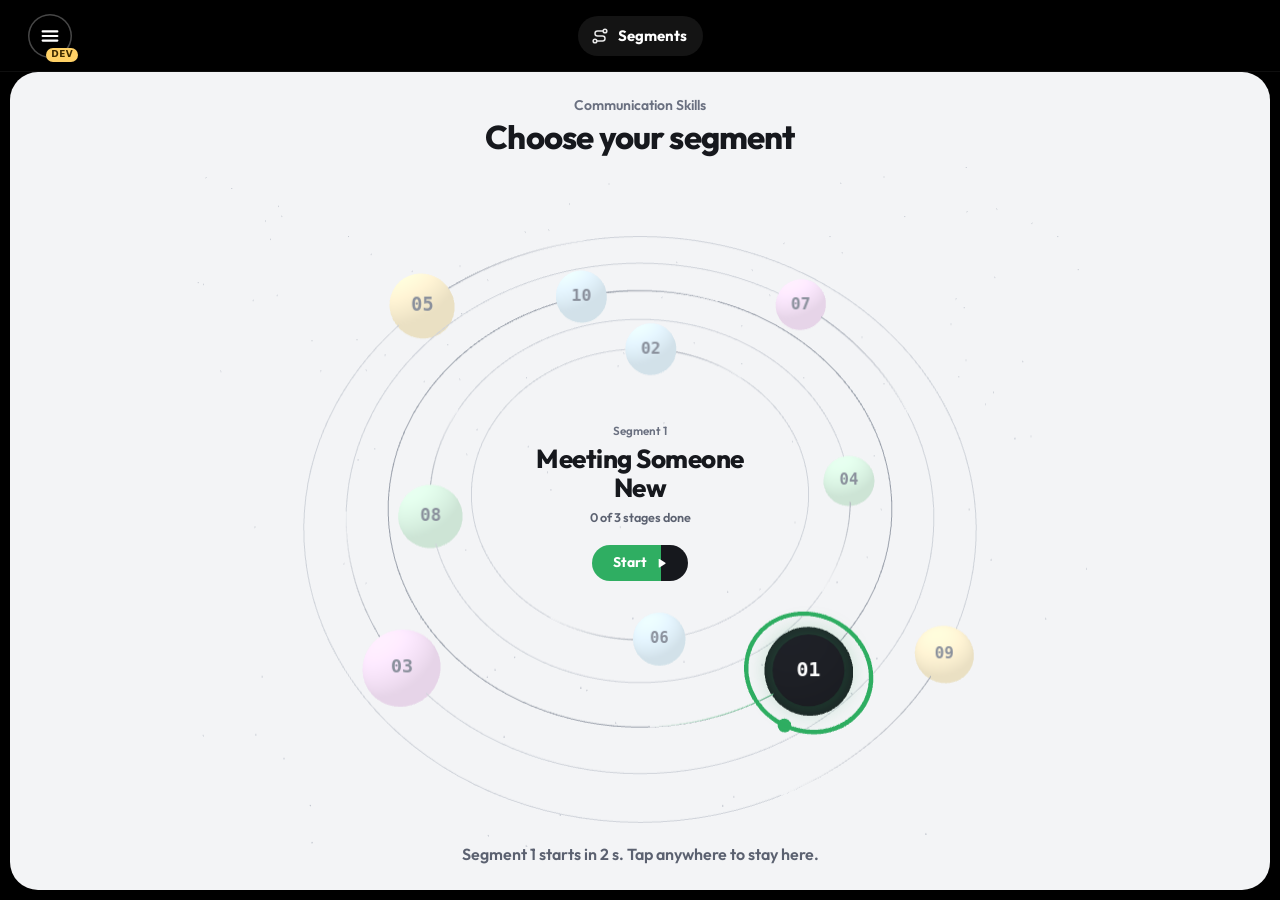
==== commit 25a2b311: "fixing ui" ====
--- a/index.html
+++ b/index.html
@@ -15,7 +15,7 @@
 <script src="lib/three.min.js"></script>
 <script src="js/motion.js" defer></script>
 <script src="kit/commkit.js"></script>
-<link rel="stylesheet" href="css/kw.css?v=20261126v">
+<link rel="stylesheet" href="css/kw.css?v=20261126z">
 </head>
 <body data-kind="speak" data-view="welcome">
 
@@ -100,7 +100,6 @@
             <ol class="dial-rot" id="nodes" aria-label="Stages in Segment 1"></ol>
           </div>
           <section class="dial-info" id="upnext" aria-live="polite"></section>
-          <footer class="dial-foot" id="words-known"></footer>
         </div>
       </div>
       <div class="actionbar"><div class="actionbar-in">
@@ -1207,9 +1206,6 @@
     $('#unit-n').textContent = `${n} of ${BUILT.length} done`;
     $('#unit-bar').setAttribute('aria-label', `${n} of ${BUILT.length} stages done`);
     $('#unit-bar i').style.width = `${(100 * n / BUILT.length).toFixed(1)}%`;
-    const chip = id => `<button type="button" class="wk ${WORDS[id].kind}" data-id="${id}" aria-label="Hear ${WORDS[id].text}">${WORDS[id].text}${UI.speaker}</button>`;
-    $('#words-known').innerHTML = `<span class="wf-label">Words you know</span><span class="wf-line" aria-hidden="true"></span>`
-      + (done.s4 ? `<div class="wk-chips">${[...GREETINGS, ...FAREWELLS].map(chip).join('')}</div>` : '<span class="wk-note">Finish Key Words to collect your first six words.</span>');
   },
   /* size the dial to the screen: the arc's right edge sits at about a third of the width */
   layout() {
@@ -1303,7 +1299,6 @@
     const li = $$('#nodes .dstop')[from];
     gsap.fromTo($('.d-dot', li), { scale: .2 }, { scale: 1, duration: .8, ease: 'elastic.out(1,.45)', delay: .15 });
     setTimeout(() => window.Motion && Motion.confetti($('.d-dot', li), 44), 320);
-    if (st.id === 's4') gsap.fromTo('#words-known .wk', { scale: .3, autoAlpha: 0 }, { scale: 1, autoAlpha: 1, duration: .45, ease: 'back.out(2.6)', stagger: .07, delay: .6, clearProps: 'transform,opacity,visibility' });
     this.goTo(this.home, { duration: 1.15, delay: 1.5 });
   },
   enter(first) {
@@ -1322,7 +1317,7 @@
     if (RM) { this.sel = this.home; this.setP(this.home); this.info(false); return; }
     // arriving: the arc draws in and the dial turns into place
     gsap.fromTo('#path-line circle', { strokeDashoffset: 1 }, { strokeDashoffset: 0, duration: 1.2, ease: 'power2.out' });
-    gsap.fromTo('.dial-head > *, .dial-foot', { y: 12, autoAlpha: 0 }, { y: 0, autoAlpha: 1, duration: .5, ease: 'power3.out', stagger: .06, clearProps: 'transform,opacity,visibility' });
+    gsap.fromTo('.dial-head > *', { y: 12, autoAlpha: 0 }, { y: 0, autoAlpha: 1, duration: .5, ease: 'power3.out', stagger: .06, clearProps: 'transform,opacity,visibility' });
     this.setP(this.home - 1.3);
     $('#upnext').innerHTML = '';
     this.goTo(this.home, { duration: .85, delay: .1 });
--- a/css/kw.css
+++ b/css/kw.css
@@ -2010,3 +2010,44 @@
 
 /* keep the planet numbers and the glow inside the orbit's own layer, so the black opening transition covers them */
 .radial{isolation:isolate;z-index:0}
+
+/* ================= Card spacing and alignment pass (every screen) ================= */
+/* Greetings / Farewells: the three cards span the same width as the instruction bar above them */
+@media (min-width:56.25em){.word-cards{max-width:none;gap:16px}}
+/* Start screen: both picture cards keep their titles on the same line (the description always takes two lines) */
+.hword.photo .hw-desc{min-height:2.9em}
+/* Reading Card: the text fills its card (no blank strip on the right), with even margins either side */
+@media (min-width:75em){
+  .read-home .passage{max-width:none}
+  .read-home>.reading{padding-left:56px;padding-right:56px}
+  .read-home .reading-head{margin-left:-56px;margin-right:-56px;padding-left:56px;padding-right:56px}
+}
+/* Reading Card questions: the question card starts level with the passage (the dots repeated "Question 1 of 3") */
+@media (min-width:56.25em){.rq-layout .qtop{display:none}}
+/* closing line with its speaker button: one line where it fits, the button level with the text */
+.done-line{max-width:60ch}
+.done-line .read-btn{vertical-align:middle;margin:-4px 0 -4px 8px}
+/* a score of 0 shows an empty ring, not a stray dot */
+.ring .fg[stroke-dasharray^="0 "]{stroke:transparent}
+/* Segment result on short laptop screens: slightly tighter so all three cards fit */
+@media (min-width:56.25em) and (max-height:50em){.res-grid{gap:12px}.sk-list{gap:6px}.sk-row{margin-bottom:3px;font-size:.875rem}.sk-bar{height:8px}.res-sub{display:none}.res-head{margin-bottom:8px}}
+@media (min-width:75em){.read-instr{padding-left:56px;padding-right:56px}}
+
+/* ================= Lighter shadows everywhere =================
+   Cards sit on a faint, close shadow; the big soft drop shadows are gone. Button edges (the solid 3D lip) stay. */
+:root{--shadow:0 1px 2px rgba(16,24,40,.05),0 4px 10px -6px rgba(16,24,40,.08)}
+.wword.photo,.hword.photo{box-shadow:0 1px 2px rgba(16,24,40,.06),0 8px 16px -12px rgba(16,24,40,.18)}
+.wword.photo.is-active{box-shadow:0 0 0 4px #fff,0 0 0 7px var(--wt-strong),0 8px 16px -12px rgba(16,24,40,.18)}
+.hword{box-shadow:var(--shadow)}
+.start-btn{box-shadow:0 6px 0 #000}
+.hw-sound{box-shadow:0 2px 6px -3px rgba(0,0,0,.25)}
+.sprint-art,.stage-art,.scene-art{box-shadow:var(--shadow)}
+.gloss-pop{box-shadow:0 6px 16px -10px rgba(16,24,40,.25),0 0 0 1px var(--line)}
+.rad-hub,.rad-hub:hover:not(:disabled){box-shadow:none}
+.dial-info .di-go,.un-go{box-shadow:0 4px 0 #000}
+.ico.scene{box-shadow:0 3px 8px -6px rgba(16,24,40,.25)}
+.modal-card{box-shadow:0 12px 30px -18px rgba(16,24,40,.35)}
+.fb-sheet,.qsheet .fb-sheet{box-shadow:0 -6px 18px -14px rgba(16,24,40,.25)}
+.devm-panel{box-shadow:8px 0 24px -18px rgba(0,0,0,.35)}
+.orbit-labels .rad-w.open{box-shadow:0 0 18px 4px rgba(47,174,98,.28);animation-name:kwGlowSoft}
+@keyframes kwGlowSoft{0%,100%{box-shadow:0 0 14px 3px rgba(47,174,98,.22)}50%{box-shadow:0 0 22px 6px rgba(47,174,98,.34)}}
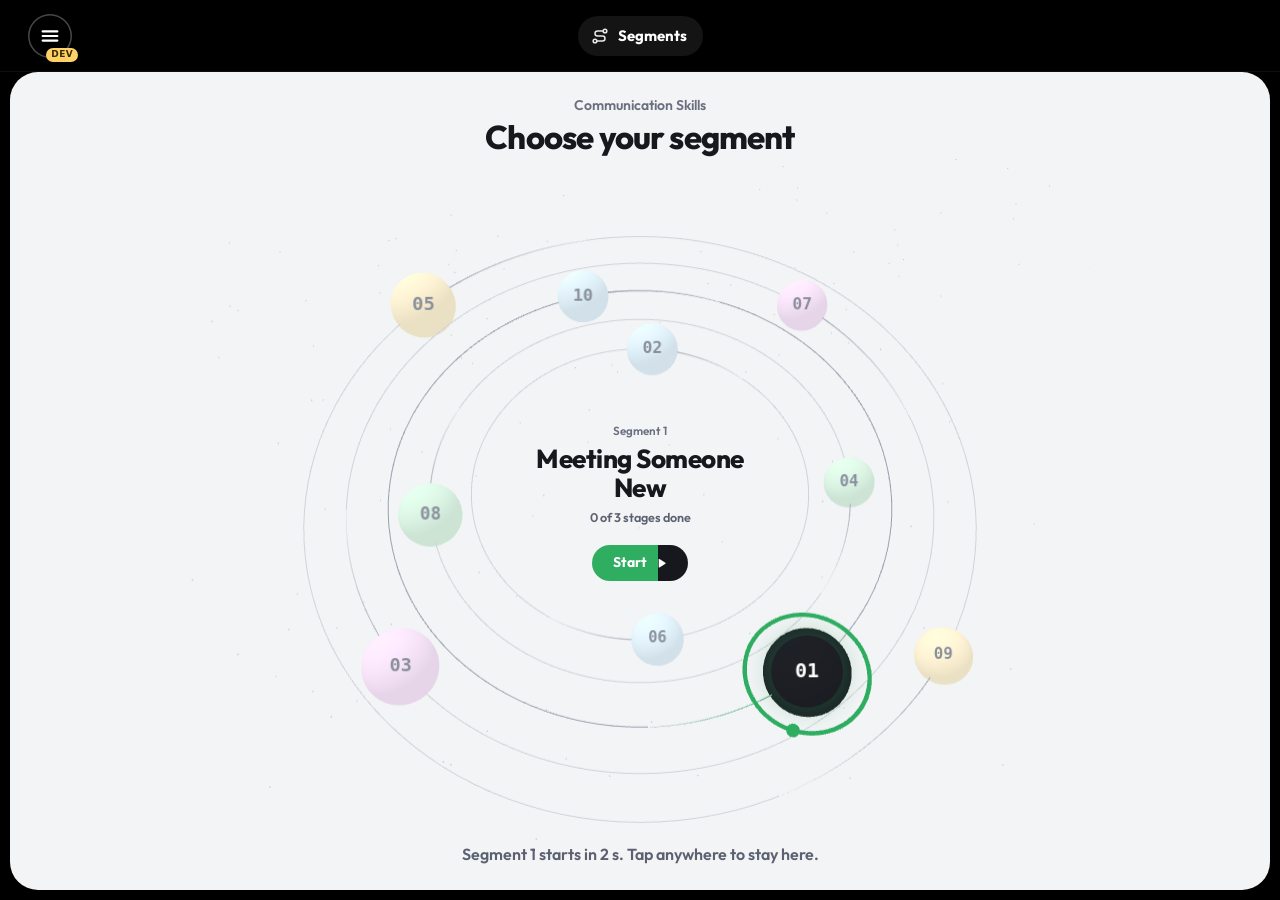
==== commit 41df1192: "fixing reading card" ====
--- a/index.html
+++ b/index.html
@@ -15,7 +15,7 @@
 <script src="lib/three.min.js"></script>
 <script src="js/motion.js" defer></script>
 <script src="kit/commkit.js"></script>
-<link rel="stylesheet" href="css/kw.css?v=20261126z">
+<link rel="stylesheet" href="css/kw.css?v=20261127f">
 </head>
 <body data-kind="speak" data-view="welcome">
 
--- a/css/kw.css
+++ b/css/kw.css
@@ -2051,3 +2051,85 @@
 .devm-panel{box-shadow:8px 0 24px -18px rgba(0,0,0,.35)}
 .orbit-labels .rad-w.open{box-shadow:0 0 18px 4px rgba(47,174,98,.28);animation-name:kwGlowSoft}
 @keyframes kwGlowSoft{0%,100%{box-shadow:0 0 14px 3px rgba(47,174,98,.22)}50%{box-shadow:0 0 22px 6px rgba(47,174,98,.34)}}
+
+/* ================= Design and motion polish =================
+   Small touches only: cards and answers respond to the pointer, the step bar shows progress as a green line,
+   the current step stands out, and focus rings are consistent. All motion is skipped under reduced motion. */
+/* step bar: finished connectors turn solid green; the current step sits in a soft pill */
+.steps li + li::before{transition:border-color .4s ease}
+.steps li.past + li::before{border-top:2px solid var(--path)}
+.steps li.on{padding:3px 12px 3px 3px;border-radius:99px;background:#fff;box-shadow:var(--shadow)}
+.steps li.on + li::before,.steps li + li.on::before{margin:0 2px}
+.steps .n{transition:background-color .3s ease,color .3s ease}
+@media (prefers-reduced-motion:no-preference){
+  /* picture cards lift a little and their picture eases in closer under the pointer */
+  .wword.photo,.hword.photo{transition:transform .25s cubic-bezier(.2,.8,.2,1),box-shadow .25s ease}
+  .wword.photo .hw-pic .ico,.hword.photo .hw-pic .ico{transition:transform .6s cubic-bezier(.2,.8,.2,1)}
+  @media (hover:hover){
+    .wword.photo:not(.is-blank):hover,.hword.photo:hover{transform:translateY(-4px)}
+    .wword.photo:not(.is-blank):hover .hw-pic .ico,.hword.photo:hover .hw-pic .ico{transform:scale(1.04)}
+    .wword.photo:hover .hw-sound,.hword.photo:hover .hw-sound{transform:scale(1.08)}
+    /* answers nudge towards the pointer's choice */
+    .opt:hover:not(:disabled),.choice.row:hover:not(:disabled){transform:translateX(3px)}
+    .choice.chip:hover:not(:disabled),.choice.tile:hover:not(:disabled){transform:translateY(-2px)}
+    /* face-down Word Match cards tip up slightly */
+    .mcard:not(.is-up):not(.is-matched):hover{transform:translateY(-3px) rotate(-1deg)}
+    /* the passage's Listen and the round speakers grow a touch */
+    .read-btn:hover,.listen-btn:hover{transform:translateY(-1px)}
+  }
+  .hw-sound{transition:transform .2s ease,background-color .15s ease}
+  .mcard{transition:transform .2s cubic-bezier(.2,.8,.2,1)}
+  /* blank Greetings cards breathe gently until tapped */
+  .wword.is-blank .wl-hint{animation:kwNudge 2.4s ease-in-out infinite}
+  @keyframes kwNudge{0%,100%{transform:translate(-50%,-50%)}50%{transform:translate(-50%,calc(-50% - 5px))}}
+  /* the status pill in the top bar pops when its number changes (the number is re-inserted on each change) */
+  .actionbar .grow b{display:inline-block;animation:kwPop .35s cubic-bezier(.3,1.6,.5,1)}
+  @keyframes kwPop{0%{transform:scale(1.5)}100%{transform:scale(1)}}
+}
+/* one focus ring everywhere on the light page */
+.opt:focus-visible,.choice:focus-visible,.mcard:focus-visible,.wk:focus-visible{outline:3px solid var(--accent);outline-offset:3px}
+
+/* ================= Reading Card: the passage no longer scrolls inside its card =================
+   The card is as tall as its text and the screen itself scrolls. On the questions screen the passage is full
+   height on the left and the question card stays in view on the right while the screen scrolls. */
+.screen[data-screen="read"]>.work{display:grid;overflow-y:auto;align-content:start}
+.read-home{display:block;flex:none;min-height:auto}
+.read-home>.reading{overflow:visible;flex:none}
+.read-home .reading-head{position:static}
+@media (min-width:56.25em){
+  .screen[data-screen="readq"]>.work{display:block;overflow-y:auto}
+  .rq-layout{align-items:start}
+  .rq-side{display:block}
+  .rq-side>.reading{overflow:visible;flex:none}
+  .rq-side .reading-head{position:static}
+  .rq-layout>.quiz{position:sticky;top:0;overflow:visible}
+}
+/* the source line under the passage is plain small text, not a boxed card */
+.reading .source{padding:0;border-radius:0;background:none;box-shadow:none}
+.reading .source{border:0}
+
+/* ================= Reading Card with no scrolling (laptops and desktops) =================
+   The passage is set in two columns and its text size follows the window's height, so the whole passage,
+   its title and the source line fit on one screen: on the reading screen and beside the questions. */
+@media (min-width:56.25em){
+  .screen[data-screen="read"]>.work,.screen[data-screen="readq"]>.work{display:flex;flex-direction:column;overflow:hidden}
+  .read-home,.read-instr{max-width:none}
+  .read-instr{flex:none;padding:10px 28px}
+  .read-home{flex:1 1 auto;min-height:0;display:flex;flex-direction:column}
+  .read-home>.reading,.rq-side>.reading{flex:1 1 auto;min-height:0;overflow:hidden;display:flex;flex-direction:column;gap:0;padding:clamp(14px,2.4vh,26px) clamp(22px,2.6vw,40px)}
+  .read-home .reading-head,.rq-side .reading-head{position:static;flex:none;margin:0 0 clamp(8px,1.6vh,16px);padding:0;align-items:center}
+  .reading .reading-title{font-size:clamp(1.25rem,3.1vh,2rem)}
+  .reading .passage{flex:none;max-width:none;columns:2;column-gap:clamp(28px,3vw,52px);--pf:clamp(13.5px,1.92vh,20px)}
+  .reading .passage p{font-size:var(--pf);line-height:1.55;margin-bottom:.8em;-webkit-box-decoration-break:clone;box-decoration-break:clone}
+  .reading .source{flex:none;margin-top:clamp(8px,1.4vh,14px);font-size:.75rem}
+  .listen-btn{min-height:40px}
+  /* beside the questions: the passage takes the wider side */
+  .rq-layout{flex:1 1 auto;min-height:0;grid-template-columns:minmax(0,1.62fr) minmax(0,1fr);align-items:stretch}
+  .rq-side{display:flex;flex-direction:column;min-height:0}
+  .rq-side .passage{--pf:clamp(12.5px,1.66vh,17px);column-gap:clamp(22px,2.2vw,36px)}
+  .rq-side .reading-title{font-size:clamp(1.125rem,2.6vh,1.5rem)}
+  .rq-layout>.quiz{position:static;overflow-y:auto;align-self:start;max-height:100%}
+  #passage p.is-hint{box-shadow:0 0 0 6px #fff4d8}
+}
+/* a little larger where there is room to spare */
+@media (min-width:56.25em){.reading .passage{--pf:clamp(14.5px,2.08vh,20px)}.rq-side .passage{--pf:clamp(12.5px,1.76vh,17px)}}
